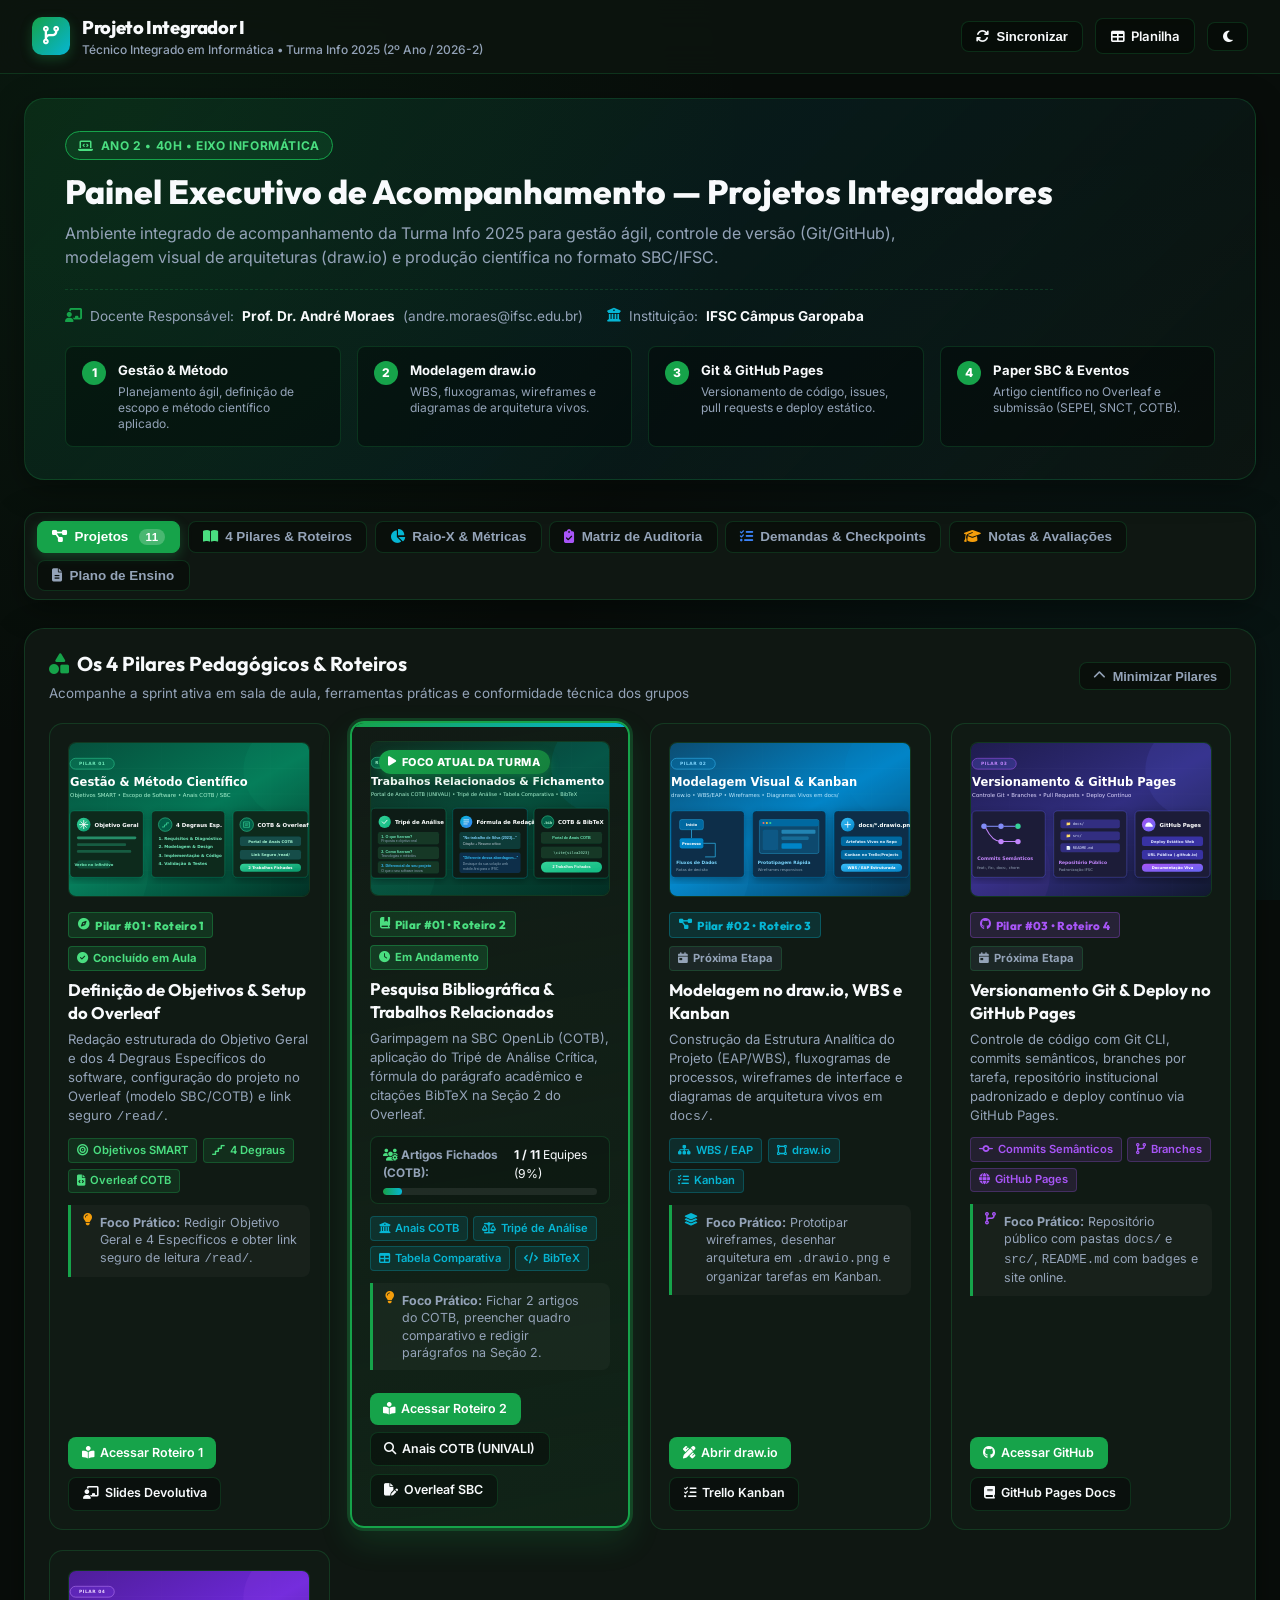
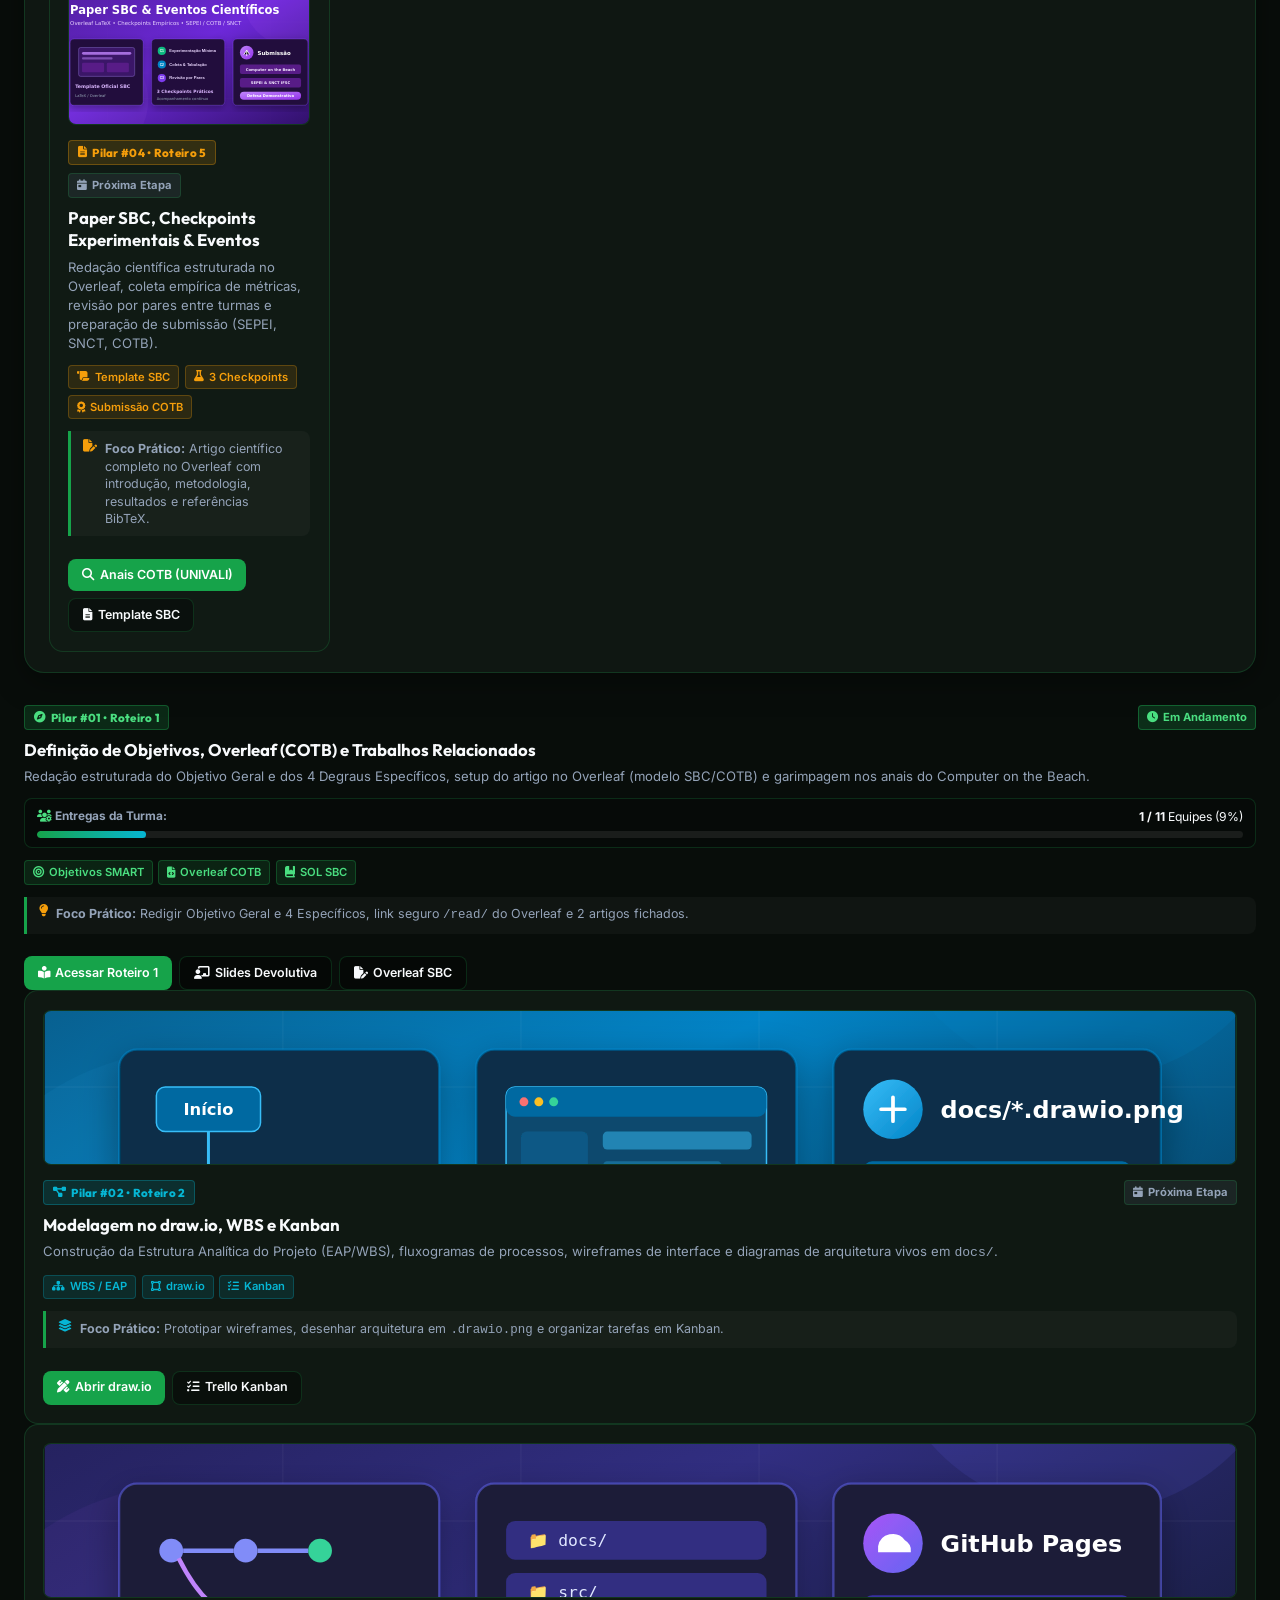
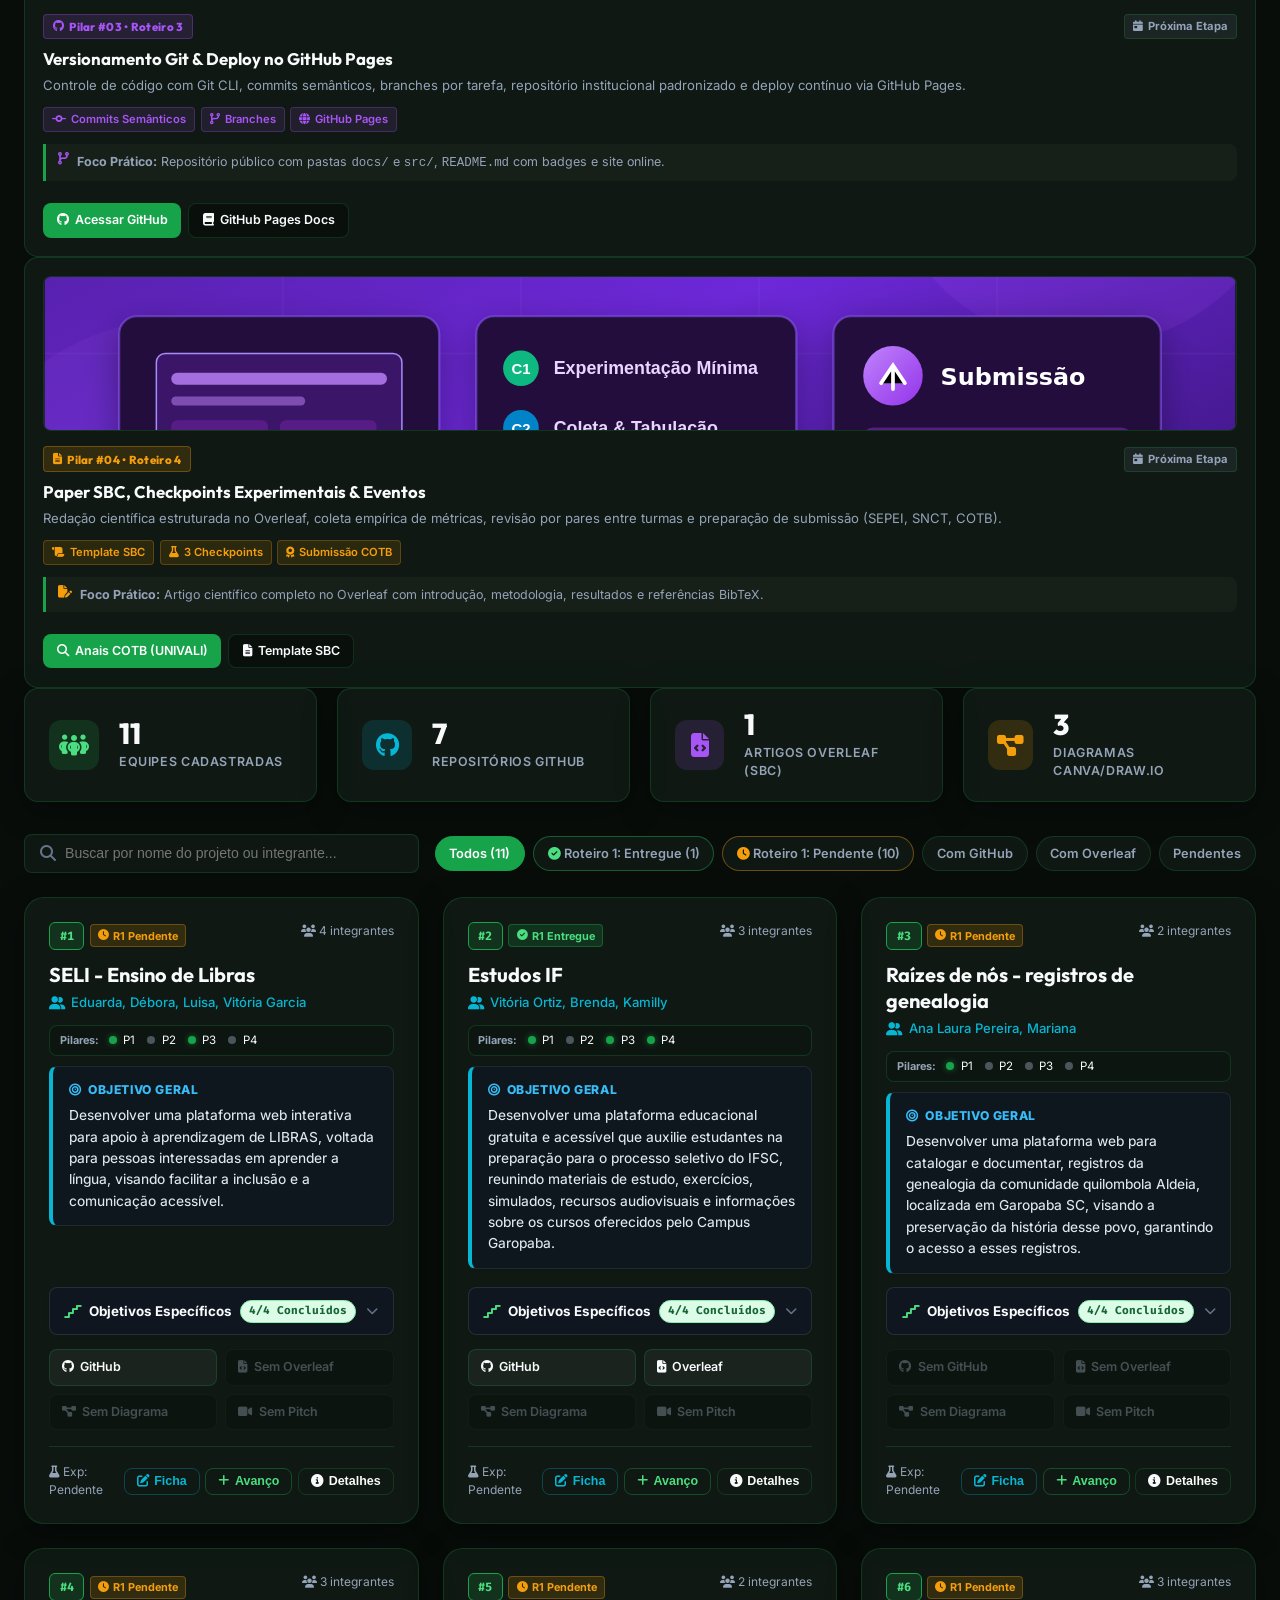
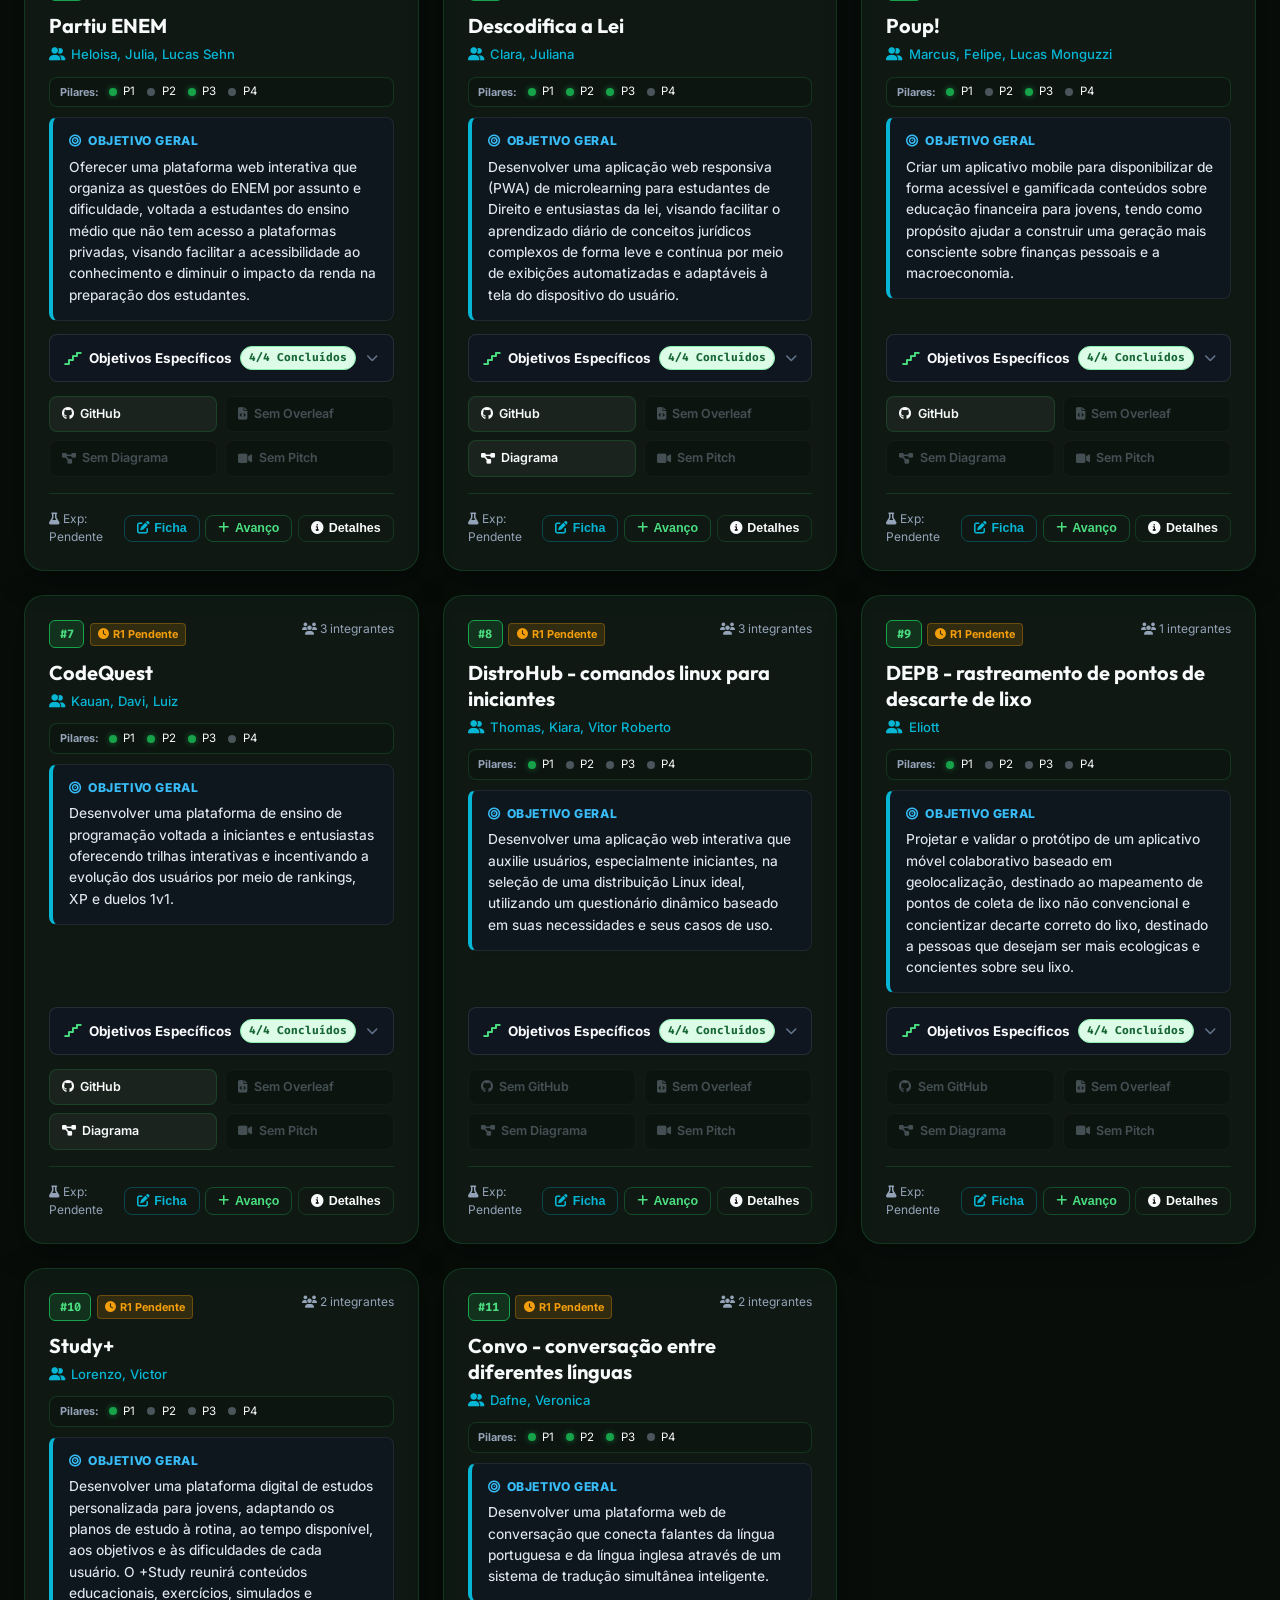
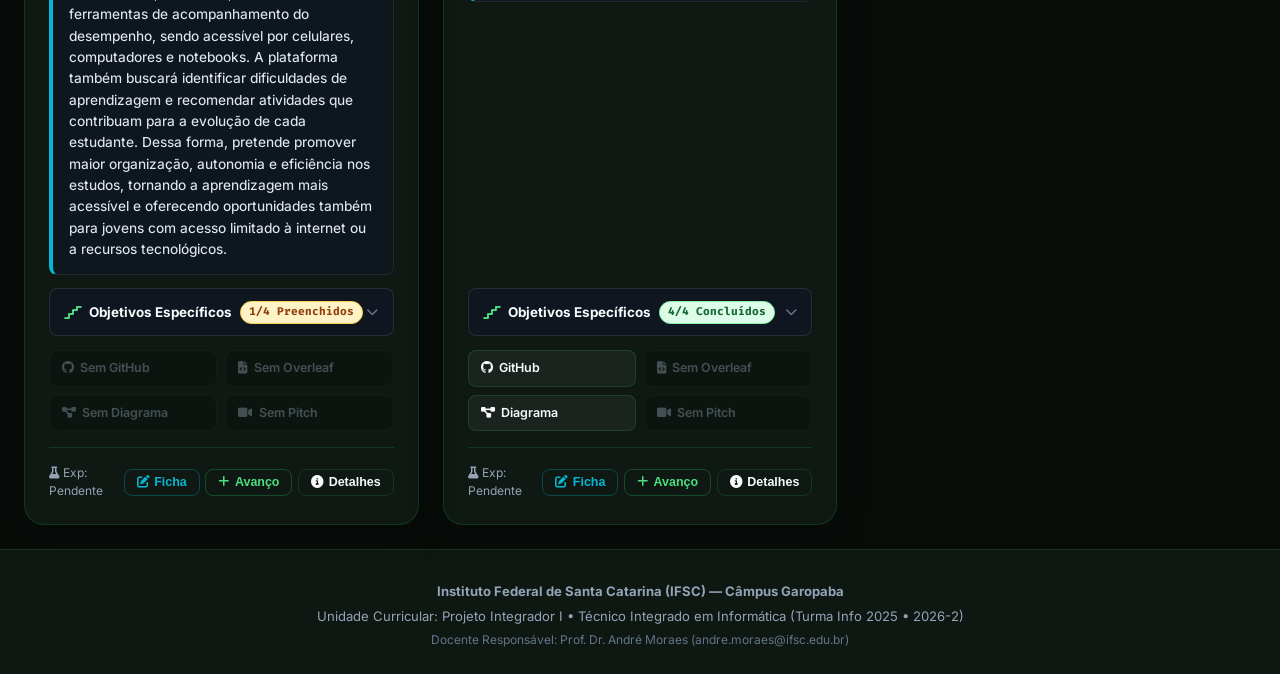
==== 2026-2/index.html @ a4ca2bbe "Corrige o link oficial dos anais do COTB para o Portal de Periodicos da UNIVALI" ====
<!DOCTYPE html>
<html lang="pt-BR" data-theme="dark">
<head>
  <meta charset="UTF-8">
  <meta name="viewport" content="width=device-width, initial-scale=1.0">
  <title>Dashboard — Projeto Integrador I (2026/2 - Turma Info 25) | IFSC Câmpus Garopaba</title>
  <meta name="description" content="Dashboard Executivo e Acompanhamento de Projetos da Unidade Curricular de Projeto Integrador I — Técnico Integrado em Informática (IFSC Câmpus Garopaba 2026/2).">

  <!-- Google Fonts -->
  <link rel="preconnect" href="https://fonts.googleapis.com">
  <link rel="preconnect" href="https://fonts.gstatic.com" crossorigin>
  <link href="https://fonts.googleapis.com/css2?family=Inter:wght@300;400;500;600;700;800&family=Outfit:wght@500;600;700;800;900&family=Fira+Code:wght@400;500;600&display=swap" rel="stylesheet">
  
  <!-- FontAwesome Icons -->
  <link rel="stylesheet" href="https://cdnjs.cloudflare.com/ajax/libs/font-awesome/6.4.0/css/all.min.css">

  <!-- PI-1 Live Dynamic Styles -->
  <link rel="stylesheet" href="pi1-live.css">

  <style>
    /* ==========================================================================
       THEME VARIABLES: DARK & LIGHT MODE (IFSC BRANDING)
       ========================================================================== */
    :root, [data-theme="dark"] {
      --bg-dark: #080d0a;
      --bg-surface: #0f1712;
      --bg-card: rgba(18, 28, 22, 0.75);
      --bg-card-hover: rgba(26, 42, 32, 0.95);
      --bg-glass: rgba(15, 23, 18, 0.75);
      --border-color: rgba(34, 197, 94, 0.18);
      --border-glow: rgba(34, 197, 94, 0.35);

      --ifsc-green: #16a34a;
      --ifsc-green-light: #4ade80;
      --ifsc-green-glow: rgba(34, 197, 94, 0.25);
      --ifsc-red: #ef4444;
      --ifsc-red-glow: rgba(239, 68, 68, 0.25);

      --accent-cyan: #06b6d4;
      --accent-amber: #f59e0b;
      --accent-purple: #a855f7;
      --accent-blue: #3b82f6;

      --text-main: #f8fafc;
      --text-muted: #94a3b8;
      --text-dim: #64748b;

      --input-bg: rgba(0, 0, 0, 0.4);
      --input-border: rgba(255, 255, 255, 0.12);
      --chip-bg: rgba(0, 0, 0, 0.35);
      --chip-border: rgba(255, 255, 255, 0.08);
      --modal-bg: #0d1510;
      --header-bg: rgba(12, 20, 15, 0.85);

      --hero-bg-grad: linear-gradient(135deg, rgba(22, 163, 74, 0.15) 0%, rgba(6, 182, 212, 0.08) 50%, rgba(15, 23, 18, 0.5) 100%);
      --bg-radial-1: rgba(22, 163, 74, 0.08);
      --bg-radial-2: rgba(6, 182, 212, 0.06);

      --radius-sm: 8px;
      --radius-md: 14px;
      --radius-lg: 20px;
      --shadow-glass: 0 8px 32px 0 rgba(0, 0, 0, 0.37);
      --transition: all 0.25s cubic-bezier(0.4, 0, 0.2, 1);
    }

    [data-theme="light"] {
      --bg-dark: #f4f6f8;
      --bg-surface: #ffffff;
      --bg-card: rgba(255, 255, 255, 0.9);
      --bg-card-hover: rgba(255, 255, 255, 1);
      --bg-glass: rgba(255, 255, 255, 0.85);
      --border-color: rgba(22, 163, 74, 0.2);
      --border-glow: rgba(22, 163, 74, 0.4);

      --ifsc-green: #15803d;
      --ifsc-green-light: #16a34a;
      --ifsc-green-glow: rgba(22, 163, 74, 0.2);
      --ifsc-red: #dc2626;
      --ifsc-red-glow: rgba(220, 38, 38, 0.15);

      --accent-cyan: #0891b2;
      --accent-amber: #d97706;
      --accent-purple: #9333ea;
      --accent-blue: #2563eb;

      --text-main: #0f172a;
      --text-muted: #475569;
      --text-dim: #64748b;

      --input-bg: #ffffff;
      --input-border: #cbd5e1;
      --chip-bg: rgba(22, 163, 74, 0.08);
      --chip-border: rgba(22, 163, 74, 0.18);
      --modal-bg: #ffffff;
      --header-bg: rgba(255, 255, 255, 0.88);

      --hero-bg-grad: linear-gradient(135deg, rgba(22, 163, 74, 0.1) 0%, rgba(6, 182, 212, 0.08) 50%, rgba(241, 245, 249, 0.8) 100%);
      --bg-radial-1: rgba(22, 163, 74, 0.05);
      --bg-radial-2: rgba(6, 182, 212, 0.05);

      --shadow-glass: 0 10px 30px rgba(0, 0, 0, 0.07);
    }

    * {
      box-sizing: border-box;
      margin: 0;
      padding: 0;
    }

    body {
      font-family: 'Inter', sans-serif;
      background-color: var(--bg-dark);
      color: var(--text-main);
      min-height: 100vh;
      display: flex;
      flex-direction: column;
      background-image: 
        radial-gradient(circle at 10% 15%, var(--bg-radial-1) 0%, transparent 45%),
        radial-gradient(circle at 90% 85%, var(--bg-radial-2) 0%, transparent 45%);
      background-attachment: fixed;
      line-height: 1.5;
      transition: background-color 0.3s ease, color 0.3s ease;
    }

    /* Custom Scrollbar */
    ::-webkit-scrollbar {
      width: 8px;
      height: 8px;
    }
    ::-webkit-scrollbar-track {
      background: var(--bg-dark);
    }
    ::-webkit-scrollbar-thumb {
      background: rgba(34, 197, 94, 0.3);
      border-radius: 4px;
    }
    ::-webkit-scrollbar-thumb:hover {
      background: var(--ifsc-green);
    }

    /* Header */
    header {
      position: sticky;
      top: 0;
      z-index: 100;
      background: var(--header-bg);
      backdrop-filter: blur(16px);
      -webkit-backdrop-filter: blur(16px);
      border-bottom: 1px solid var(--border-color);
      padding: 0.85rem 2rem;
      display: flex;
      justify-content: space-between;
      align-items: center;
      transition: var(--transition);
    }

    .brand-group {
      display: flex;
      align-items: center;
      gap: 1.25rem;
    }

    .logo-container {
      display: flex;
      align-items: center;
      gap: 0.75rem;
      text-decoration: none;
    }

    .logo-badge {
      width: 38px;
      height: 38px;
      background: linear-gradient(135deg, var(--ifsc-green) 0%, var(--accent-cyan) 100%);
      border-radius: 10px;
      display: flex;
      align-items: center;
      justify-content: center;
      color: white;
      font-size: 1.15rem;
      box-shadow: 0 4px 12px var(--ifsc-green-glow);
    }

    .brand-text h1 {
      font-family: 'Outfit', sans-serif;
      font-size: 1.15rem;
      font-weight: 800;
      letter-spacing: -0.02em;
      color: var(--text-main);
      display: flex;
      align-items: center;
      gap: 0.5rem;
    }

    .brand-text p {
      font-size: 0.75rem;
      color: var(--text-muted);
      font-weight: 500;
    }

    .header-actions {
      display: flex;
      align-items: center;
      gap: 0.75rem;
    }

    .btn-action {
      background: var(--chip-bg);
      border: 1px solid var(--border-color);
      color: var(--text-main);
      padding: 0.45rem 0.9rem;
      border-radius: var(--radius-sm);
      font-size: 0.82rem;
      font-weight: 600;
      display: inline-flex;
      align-items: center;
      gap: 0.45rem;
      cursor: pointer;
      transition: var(--transition);
      text-decoration: none;
    }

    .btn-action:hover {
      background: var(--ifsc-green);
      color: white;
      border-color: var(--ifsc-green);
      transform: translateY(-2px);
      box-shadow: 0 4px 12px var(--ifsc-green-glow);
    }

    /* Container */
    .container {
      max-width: 1380px;
      margin: 0 auto;
      padding: 1.5rem;
      flex: 1;
      width: 100%;
    }

    /* Hero Banner */
    .hero-box {
      background: var(--hero-bg-grad);
      border: 1px solid var(--border-color);
      border-radius: var(--radius-lg);
      padding: 2rem 2.5rem;
      margin-bottom: 2rem;
      position: relative;
      overflow: hidden;
      box-shadow: var(--shadow-glass);
    }

    .hero-header {
      display: flex;
      justify-content: space-between;
      align-items: flex-start;
      gap: 1.5rem;
      flex-wrap: wrap;
    }

    .hero-tag {
      display: inline-flex;
      align-items: center;
      gap: 0.45rem;
      background: rgba(22, 163, 74, 0.15);
      border: 1px solid var(--ifsc-green);
      color: var(--ifsc-green-light);
      padding: 0.3rem 0.75rem;
      border-radius: 9999px;
      font-size: 0.75rem;
      font-weight: 700;
      letter-spacing: 0.05em;
      text-transform: uppercase;
      margin-bottom: 0.75rem;
    }

    .hero-title {
      font-family: 'Outfit', sans-serif;
      font-size: 2.1rem;
      font-weight: 800;
      line-height: 1.2;
      color: var(--text-main);
      margin-bottom: 0.5rem;
    }

    .hero-subtitle {
      font-size: 1rem;
      color: var(--text-muted);
      max-width: 850px;
      line-height: 1.5;
    }

    .hero-teachers {
      display: flex;
      gap: 1.5rem;
      margin-top: 1.25rem;
      padding-top: 1rem;
      border-top: 1px dashed var(--border-color);
      flex-wrap: wrap;
    }

    .teacher-badge {
      display: flex;
      align-items: center;
      gap: 0.5rem;
      font-size: 0.85rem;
      color: var(--text-muted);
    }

    .teacher-badge strong {
      color: var(--text-main);
    }

    /* 4 Pillars Box */
    .pillars-grid {
      display: grid;
      grid-template-columns: repeat(auto-fit, minmax(260px, 1fr));
      gap: 1rem;
      margin-top: 1.25rem;
    }

    .pillar-card {
      background: var(--chip-bg);
      border: 1px solid var(--border-color);
      border-radius: var(--radius-sm);
      padding: 0.85rem 1rem;
      display: flex;
      align-items: flex-start;
      gap: 0.75rem;
    }

    .pillar-num {
      width: 24px;
      height: 24px;
      border-radius: 50%;
      background: var(--ifsc-green);
      color: white;
      font-size: 0.75rem;
      font-weight: 800;
      display: flex;
      align-items: center;
      justify-content: center;
      flex-shrink: 0;
    }

    .pillar-content h5 {
      font-size: 0.82rem;
      font-weight: 700;
      color: var(--text-main);
      margin-bottom: 0.2rem;
    }

    .pillar-content p {
      font-size: 0.75rem;
      color: var(--text-muted);
      line-height: 1.35;
      margin: 0;
    }

    
    /* =========================================================================
       TABS NAV COMPACTA & RESPONSIVA (SEM ROLAGEM LATERAL EXCESSIVA)
       ========================================================================= */
    .tabs-nav {
      display: flex;
      flex-wrap: wrap;
      align-items: center;
      gap: 0.45rem;
      background: var(--bg-surface);
      border: 1px solid var(--border-color);
      padding: 0.5rem 0.75rem;
      border-radius: var(--radius-md);
      margin-bottom: 1.75rem;
      box-shadow: var(--shadow-glass);
      transition: var(--transition);
    }

    .tab-btn {
      background: var(--chip-bg);
      border: 1px solid var(--border-color);
      color: var(--text-muted);
      padding: 0.45rem 0.9rem;
      border-radius: var(--radius-sm);
      font-size: 0.84rem;
      font-weight: 600;
      display: inline-flex;
      align-items: center;
      gap: 0.45rem;
      cursor: pointer;
      transition: var(--transition);
      white-space: nowrap;
    }

    .tab-btn:hover {
      color: var(--text-main);
      background: rgba(255, 255, 255, 0.1);
      border-color: var(--border-glow);
    }

    [data-theme="light"] .tab-btn:hover {
      background: rgba(0, 0, 0, 0.06);
    }

    .tab-btn.active {
      background: var(--ifsc-green);
      color: white;
      border-color: var(--ifsc-green);
      box-shadow: 0 4px 12px var(--ifsc-green-glow);
    }

    .tab-btn .badge-count {
      background: rgba(255, 255, 255, 0.22);
      color: white;
      font-size: 0.72rem;
      font-weight: 800;
      padding: 0.12rem 0.42rem;
      border-radius: 9999px;
      margin-left: 0.2rem;
    }

    .tab-btn:not(.active) .badge-count {
      background: rgba(34, 197, 94, 0.18);
      color: var(--ifsc-green-light);
    }

    @media (max-width: 768px) {
      .tabs-nav {
        padding: 0.4rem;
        gap: 0.35rem;
      }
      .tab-btn {
        padding: 0.4rem 0.7rem;
        font-size: 0.78rem;
        flex: 1 1 auto;
        justify-content: center;
      }
    }

    /* =========================================================================
       SEÇÃO: OS 4 PILARES & CARDS ESTILO PI-2 (COM FIGURAS E DESTAQUE)
       ========================================================================= */
    .pilares-dashboard-section {
      background: var(--bg-surface);
      border: 1px solid var(--border-color);
      border-radius: var(--radius-lg);
      padding: 1.25rem 1.5rem;
      margin-bottom: 2rem;
      box-shadow: var(--shadow-glass);
      transition: var(--transition);
    }

    .pilares-dashboard-header {
      display: flex;
      justify-content: space-between;
      align-items: center;
      flex-wrap: wrap;
      gap: 1rem;
      margin-bottom: 1.25rem;
    }

    .pilares-section-title {
      font-family: 'Outfit', sans-serif;
      font-size: 1.25rem;
      font-weight: 700;
      color: var(--text-main);
      margin: 0;
      display: flex;
      align-items: center;
      gap: 0.5rem;
    }

    .pilares-section-subtitle {
      font-size: 0.84rem;
      color: var(--text-muted);
      margin: 0.2rem 0 0 0;
    }

    .btn-toggle-pilares {
      background: var(--chip-bg);
      border: 1px solid var(--border-color);
      color: var(--text-muted);
      font-size: 0.8rem;
      font-weight: 600;
      padding: 0.35rem 0.8rem;
      border-radius: var(--radius-sm);
      display: inline-flex;
      align-items: center;
      gap: 0.4rem;
      cursor: pointer;
      transition: var(--transition);
    }

    .btn-toggle-pilares:hover {
      color: var(--text-main);
      border-color: var(--border-glow);
      background: rgba(255, 255, 255, 0.08);
    }

    [data-theme="light"] .btn-toggle-pilares:hover {
      background: rgba(0, 0, 0, 0.05);
    }

    .pilares-cards-grid {
      display: grid;
      grid-template-columns: repeat(auto-fit, minmax(280px, 1fr));
      gap: 1.25rem;
      transition: all 0.3s ease;
    }

    .pilares-cards-grid.collapsed {
      display: none;
    }

    /* CARD INDIVIDUAL DO PILAR / ROTEIRO */
    .roteiro-card {
      background: var(--bg-card);
      border: 1px solid var(--border-color);
      border-radius: var(--radius-md);
      padding: 1.15rem;
      display: flex;
      flex-direction: column;
      position: relative;
      overflow: hidden;
      transition: border-color 0.25s ease, box-shadow 0.25s ease, background 0.25s ease, transform 0.2s ease;
      box-shadow: var(--shadow-sm);
    }

    .roteiro-card:hover {
      border-color: rgba(34, 197, 94, 0.45);
      background: var(--bg-card-hover);
      transform: translateY(-3px);
      box-shadow: 0 12px 28px rgba(0, 0, 0, 0.12);
    }

    [data-theme="dark"] .roteiro-card:hover {
      box-shadow: 0 12px 30px rgba(0, 0, 0, 0.4);
    }

    /* CARD EM DESTAQUE (SPRINT / FOCO ATUAL DA TURMA) */
    .roteiro-highlight {
      border: 2px solid var(--ifsc-green) !important;
      background: linear-gradient(170deg, var(--bg-card) 0%, rgba(34, 197, 94, 0.07) 100%) !important;
      box-shadow: 0 0 0 3px rgba(34, 197, 94, 0.22), 0 14px 32px rgba(34, 197, 94, 0.15) !important;
      transform: translateY(-2px);
    }

    .roteiro-highlight::before {
      content: '';
      position: absolute;
      top: 0;
      left: 0;
      right: 0;
      height: 4px;
      background: linear-gradient(90deg, var(--ifsc-green), var(--accent-cyan));
      z-index: 3;
    }

    /* MÍDIA / FIGURA DO CARD */
    .roteiro-card-media {
      position: relative;
      width: 100%;
      height: 155px;
      border-radius: var(--radius-sm);
      overflow: hidden;
      margin-bottom: 0.95rem;
      background: rgba(0, 0, 0, 0.08);
      border: 1px solid var(--border-color);
    }

    .roteiro-card-img {
      width: 100%;
      height: 100%;
      object-fit: cover;
      display: block;
      transition: transform 0.4s ease;
    }

    .roteiro-card:hover .roteiro-card-img {
      transform: scale(1.03);
    }

    .destaque-ribbon-badge {
      position: absolute;
      top: 8px;
      left: 8px;
      background: linear-gradient(135deg, var(--ifsc-green), #15803d);
      color: #ffffff;
      font-size: 0.68rem;
      font-weight: 800;
      text-transform: uppercase;
      letter-spacing: 0.05em;
      padding: 0.22rem 0.6rem;
      border-radius: 9999px;
      box-shadow: 0 4px 10px rgba(22, 163, 74, 0.4);
      z-index: 2;
      display: inline-flex;
      align-items: center;
      gap: 0.3rem;
      animation: pulseAlert 2.5s infinite;
    }

    @keyframes pulseAlert {
      0%, 100% { opacity: 1; transform: scale(1); }
      50% { opacity: 0.9; transform: scale(1.02); }
    }

    /* METADADOS DO CARD */
    .roteiro-top-meta {
      display: flex;
      align-items: center;
      justify-content: space-between;
      gap: 0.5rem;
      margin-bottom: 0.55rem;
      flex-wrap: wrap;
    }

    .roteiro-id-badge {
      font-family: 'Outfit', sans-serif;
      font-size: 0.72rem;
      font-weight: 800;
      padding: 0.2rem 0.55rem;
      border-radius: 4px;
      letter-spacing: 0.3px;
      display: inline-flex;
      align-items: center;
      gap: 0.3rem;
    }

    .badge-p1 { background: rgba(34, 197, 94, 0.15); color: var(--ifsc-green-light); border: 1px solid rgba(34, 197, 94, 0.3); }
    .badge-p2 { background: rgba(6, 182, 212, 0.15); color: var(--accent-cyan); border: 1px solid rgba(6, 182, 212, 0.3); }
    .badge-p3 { background: rgba(168, 85, 247, 0.15); color: var(--accent-purple); border: 1px solid rgba(168, 85, 247, 0.3); }
    .badge-p4 { background: rgba(245, 158, 11, 0.15); color: var(--accent-amber); border: 1px solid rgba(245, 158, 11, 0.3); }

    .status-badge {
      font-size: 0.7rem;
      font-weight: 700;
      padding: 0.18rem 0.5rem;
      border-radius: 4px;
      display: inline-flex;
      align-items: center;
      gap: 0.3rem;
    }

    .status-wip {
      background: rgba(34, 197, 94, 0.18);
      color: var(--ifsc-green-light);
      border: 1px solid rgba(34, 197, 94, 0.35);
    }

    .status-pending {
      background: rgba(100, 116, 139, 0.15);
      color: var(--text-muted);
      border: 1px solid var(--border-color);
    }

    .status-done {
      background: rgba(34, 197, 94, 0.15);
      color: var(--ifsc-green-light);
      border: 1px solid rgba(34, 197, 94, 0.3);
    }

    .roteiro-title {
      font-family: 'Outfit', sans-serif;
      font-size: 1.05rem;
      font-weight: 700;
      color: var(--text-main);
      margin-bottom: 0.35rem;
      line-height: 1.35;
    }

    .roteiro-card-desc {
      font-size: 0.82rem;
      color: var(--text-muted);
      line-height: 1.45;
      margin-bottom: 0.75rem;
    }

    /* TURMA PROGRESS BOX (NO CARD DO PILAR 1) */
    .turma-progress-box {
      background: rgba(0, 0, 0, 0.18);
      border: 1px solid var(--border-color);
      border-radius: var(--radius-sm);
      padding: 0.55rem 0.75rem;
      margin-bottom: 0.75rem;
    }

    [data-theme="light"] .turma-progress-box {
      background: rgba(0, 0, 0, 0.03);
    }

    .turma-prog-label {
      font-size: 0.74rem;
      font-weight: 700;
      color: var(--text-muted);
    }

    .turma-prog-val {
      font-size: 0.76rem;
      color: var(--text-main);
    }

    .progress-bar-track {
      width: 100%;
      height: 7px;
      background: rgba(255, 255, 255, 0.08);
      border-radius: 9999px;
      overflow: hidden;
      margin-top: 0.3rem;
    }

    [data-theme="light"] .progress-bar-track {
      background: rgba(0, 0, 0, 0.08);
    }

    .progress-bar-fill {
      height: 100%;
      background: linear-gradient(90deg, var(--ifsc-green), var(--accent-cyan));
      border-radius: 9999px;
      transition: width 0.6s ease;
    }

    /* QUICK PILLS & FOCUS BOX */
    .card-quick-meta {
      display: flex;
      flex-wrap: wrap;
      gap: 0.35rem;
      margin-bottom: 0.75rem;
    }

    .quick-meta-pill {
      font-size: 0.7rem;
      font-weight: 600;
      padding: 0.18rem 0.5rem;
      border-radius: 4px;
      display: inline-flex;
      align-items: center;
      gap: 0.3rem;
    }

    .quick-meta-pill.green { background: rgba(34, 197, 94, 0.12); color: var(--ifsc-green-light); border: 1px solid rgba(34, 197, 94, 0.25); }
    .quick-meta-pill.blue { background: rgba(6, 182, 212, 0.12); color: var(--accent-cyan); border: 1px solid rgba(6, 182, 212, 0.25); }
    .quick-meta-pill.purple { background: rgba(168, 85, 247, 0.12); color: var(--accent-purple); border: 1px solid rgba(168, 85, 247, 0.25); }
    .quick-meta-pill.violet { background: rgba(245, 158, 11, 0.12); color: var(--accent-amber); border: 1px solid rgba(245, 158, 11, 0.25); }

    .roteiro-focus-box {
      background: rgba(255, 255, 255, 0.03);
      border-left: 3px solid var(--ifsc-green);
      border-radius: 0 var(--radius-sm) var(--radius-sm) 0;
      padding: 0.55rem 0.75rem;
      font-size: 0.78rem;
      color: var(--text-muted);
      line-height: 1.4;
      display: flex;
      align-items: flex-start;
      gap: 0.5rem;
      margin-bottom: 0.9rem;
    }

    [data-theme="light"] .roteiro-focus-box {
      background: rgba(0, 0, 0, 0.02);
    }

    /* AÇÕES DO CARD */
    .roteiro-card-actions {
      display: flex;
      flex-wrap: wrap;
      gap: 0.45rem;
      margin-top: auto;
      padding-top: 0.5rem;
    }

    .btn-pilar-primary {
      background: var(--ifsc-green);
      color: white !important;
      padding: 0.42rem 0.85rem;
      font-size: 0.78rem;
      border-radius: var(--radius-sm);
      display: inline-flex;
      align-items: center;
      gap: 0.35rem;
      text-decoration: none;
      font-weight: 600;
      transition: var(--transition);
    }

    .btn-pilar-primary:hover {
      background: var(--ifsc-dark-green);
      transform: translateY(-1px);
    }

    .btn-pilar-secondary {
      background: var(--chip-bg);
      border: 1px solid var(--border-color);
      color: var(--text-main) !important;
      padding: 0.42rem 0.85rem;
      font-size: 0.78rem;
      border-radius: var(--radius-sm);
      display: inline-flex;
      align-items: center;
      gap: 0.35rem;
      text-decoration: none;
      font-weight: 600;
      transition: var(--transition);
    }

    .btn-pilar-secondary:hover {
      border-color: var(--border-glow);
      background: rgba(255, 255, 255, 0.08);
      transform: translateY(-1px);
    }

    /* BADGE DE CONFORMIDADE NO CARD DO PROJETO */
    .badge-r1-status {
      font-size: 0.68rem;
      font-weight: 700;
      padding: 0.15rem 0.45rem;
      border-radius: 4px;
      display: inline-flex;
      align-items: center;
      gap: 0.25rem;
    }

    .badge-r1-status.ok {
      background: rgba(34, 197, 94, 0.15);
      color: var(--ifsc-green-light);
      border: 1px solid rgba(34, 197, 94, 0.3);
    }

    .badge-r1-status.pendente {
      background: rgba(245, 158, 11, 0.15);
      color: var(--accent-amber);
      border: 1px solid rgba(245, 158, 11, 0.3);
    }

    .pilares-mini-tracker {
      display: flex;
      align-items: center;
      gap: 0.4rem;
      margin-top: 0.5rem;
      margin-bottom: 0.65rem;
      padding: 0.35rem 0.6rem;
      background: rgba(0, 0, 0, 0.1);
      border-radius: var(--radius-sm);
      border: 1px solid var(--border-color);
      font-size: 0.72rem;
    }

    [data-theme="light"] .pilares-mini-tracker {
      background: rgba(0, 0, 0, 0.02);
    }

    .tracker-dot {
      width: 8px;
      height: 8px;
      border-radius: 50%;
      display: inline-block;
    }

    .tracker-dot.ok { background: var(--ifsc-green); box-shadow: 0 0 6px rgba(34, 197, 94, 0.5); }
    .tracker-dot.wait { background: #94a3b8; opacity: 0.45; }

    .tab-content {
      display: none;
    }

    .tab-content.active {
      display: block;
      animation: fadeIn 0.3s ease;
    }

    @keyframes fadeIn {
      from { opacity: 0; transform: translateY(6px); }
      to { opacity: 1; transform: translateY(0); }
    }

    /* KPIs Grid */
    .kpi-grid {
      display: grid;
      grid-template-columns: repeat(auto-fit, minmax(240px, 1fr));
      gap: 1.25rem;
      margin-bottom: 2rem;
    }

    .kpi-card {
      background: var(--bg-card);
      border: 1px solid var(--border-color);
      border-radius: var(--radius-md);
      padding: 1.25rem 1.5rem;
      display: flex;
      align-items: center;
      gap: 1.25rem;
      box-shadow: var(--shadow-glass);
      transition: var(--transition);
    }

    .kpi-card:hover {
      transform: translateY(-3px);
      border-color: var(--border-glow);
    }

    .kpi-icon {
      width: 50px;
      height: 50px;
      border-radius: 12px;
      display: flex;
      align-items: center;
      justify-content: center;
      font-size: 1.5rem;
    }

    .kpi-value {
      font-family: 'Outfit', sans-serif;
      font-size: 1.8rem;
      font-weight: 800;
      line-height: 1.1;
      color: var(--text-main);
    }

    .kpi-label {
      font-size: 0.78rem;
      color: var(--text-muted);
      text-transform: uppercase;
      letter-spacing: 0.05em;
      font-weight: 600;
      margin-top: 0.2rem;
    }

    /* Filter & Search Bar */
    .filter-bar {
      display: flex;
      justify-content: space-between;
      align-items: center;
      gap: 1rem;
      margin-bottom: 1.5rem;
      flex-wrap: wrap;
    }

    .search-box {
      position: relative;
      flex: 1;
      min-width: 280px;
    }

    .search-box i {
      position: absolute;
      left: 1rem;
      top: 50%;
      transform: translateY(-50%);
      color: var(--text-dim);
    }

    .search-input {
      width: 100%;
      background: var(--bg-surface);
      border: 1px solid var(--border-color);
      color: var(--text-main);
      padding: 0.65rem 1rem 0.65rem 2.5rem;
      border-radius: var(--radius-sm);
      font-size: 0.88rem;
      outline: none;
      transition: var(--transition);
    }

    .search-input:focus {
      border-color: var(--ifsc-green);
      box-shadow: 0 0 0 3px var(--ifsc-green-glow);
    }

    .filter-pills {
      display: flex;
      gap: 0.5rem;
      flex-wrap: wrap;
    }

    .pill {
      background: var(--bg-surface);
      border: 1px solid var(--border-color);
      color: var(--text-muted);
      padding: 0.45rem 0.85rem;
      border-radius: 9999px;
      font-size: 0.8rem;
      font-weight: 600;
      cursor: pointer;
      transition: var(--transition);
    }

    .pill:hover, .pill.active {
      background: var(--ifsc-green);
      color: white;
      border-color: var(--ifsc-green);
    }

    /* Projects Grid */
    .projects-grid {
      display: grid;
      grid-template-columns: repeat(auto-fill, minmax(380px, 1fr));
      gap: 1.5rem;
    }

    .project-card {
      background: var(--bg-card);
      border: 1px solid var(--border-color);
      border-radius: var(--radius-lg);
      padding: 1.5rem;
      display: flex;
      flex-direction: column;
      justify-content: space-between;
      box-shadow: var(--shadow-glass);
      transition: var(--transition);
      position: relative;
      overflow: hidden;
    }

    .project-card:hover {
      border-color: var(--border-glow);
      transform: translateY(-4px);
      box-shadow: 0 12px 30px rgba(0, 0, 0, 0.4);
    }

    .project-card-header {
      display: flex;
      justify-content: space-between;
      align-items: flex-start;
      gap: 0.75rem;
      margin-bottom: 0.75rem;
    }

    .proj-badge {
      background: rgba(34, 197, 94, 0.15);
      border: 1px solid var(--ifsc-green);
      color: var(--ifsc-green-light);
      padding: 0.25rem 0.6rem;
      border-radius: 6px;
      font-size: 0.75rem;
      font-weight: 800;
      font-family: 'Fira Code', monospace;
    }

    .project-title {
      font-family: 'Outfit', sans-serif;
      font-size: 1.25rem;
      font-weight: 700;
      color: var(--text-main);
      line-height: 1.3;
      margin-bottom: 0.35rem;
    }

    .project-team {
      font-size: 0.82rem;
      color: var(--accent-cyan);
      margin-bottom: 0.75rem;
      display: flex;
      align-items: center;
      gap: 0.4rem;
      font-weight: 500;
    }

    /* Bloco Objetivo Geral nos Cards */
    .project-obj-geral-block {
      background: #ffffff;
      border: 1px solid #e2e8f0;
      border-left: 4px solid var(--accent-cyan, #0891b2);
      border-radius: var(--radius-sm);
      padding: 0.85rem 1rem;
      margin-bottom: 0.85rem;
      box-shadow: 0 1px 3px rgba(0, 0, 0, 0.05);
    }

    [data-theme="dark"] .project-obj-geral-block {
      background: rgba(15, 23, 42, 0.5);
      border-color: rgba(255, 255, 255, 0.08);
      border-left-color: var(--accent-cyan);
    }

    .obj-geral-label {
      font-size: 0.76rem;
      font-weight: 800;
      text-transform: uppercase;
      letter-spacing: 0.05em;
      color: #0369a1;
      display: flex;
      align-items: center;
      gap: 0.4rem;
      margin-bottom: 0.4rem;
    }

    [data-theme="dark"] .obj-geral-label {
      color: #38bdf8;
    }

    .project-objective-text {
      font-size: 0.86rem;
      color: #0f172a;
      line-height: 1.55;
      margin: 0;
      font-weight: 450;
    }

    [data-theme="dark"] .project-objective-text {
      color: #e2e8f0;
    }

    /* Listagem expansiva dos Objetivos Específicos nos cards */
    .project-card-expandable-objectives {
      background: #ffffff;
      border: 1px solid #e2e8f0;
      border-radius: var(--radius-sm);
      margin-bottom: 0.85rem;
      overflow: hidden;
      box-shadow: 0 1px 3px rgba(0, 0, 0, 0.05);
      transition: all 0.25s ease;
    }

    [data-theme="dark"] .project-card-expandable-objectives {
      background: rgba(15, 23, 42, 0.6);
      border-color: rgba(255, 255, 255, 0.1);
    }

    .project-card-expandable-objectives[open] {
      border-color: #0284c7;
      box-shadow: 0 4px 12px rgba(0, 0, 0, 0.08);
    }

    [data-theme="dark"] .project-card-expandable-objectives[open] {
      border-color: rgba(6, 182, 212, 0.4);
    }

    .expandable-summary {
      padding: 0.7rem 0.9rem;
      display: flex;
      justify-content: space-between;
      align-items: center;
      cursor: pointer;
      user-select: none;
      font-size: 0.84rem;
      font-weight: 700;
      color: #0f172a;
      background: #ffffff;
      list-style: none;
      transition: background 0.2s ease;
    }

    [data-theme="dark"] .expandable-summary {
      color: #f8fafc;
      background: transparent;
    }

    .expandable-summary::-webkit-details-marker {
      display: none;
    }

    .expandable-summary:hover {
      background: #f8fafc;
    }

    [data-theme="dark"] .expandable-summary:hover {
      background: rgba(255, 255, 255, 0.04);
    }

    .project-card-expandable-objectives[open] .expandable-summary {
      background: #f8fafc;
      border-bottom: 1px solid #e2e8f0;
    }

    [data-theme="dark"] .project-card-expandable-objectives[open] .expandable-summary {
      background: rgba(0, 0, 0, 0.2);
      border-bottom-color: rgba(255, 255, 255, 0.08);
    }

    .summary-title {
      display: flex;
      align-items: center;
      gap: 0.5rem;
    }

    .summary-title i {
      color: #16a34a;
      font-size: 0.95rem;
    }

    .degraus-count-tag {
      font-size: 0.7rem;
      padding: 0.15rem 0.5rem;
      border-radius: 9999px;
      font-weight: 700;
      font-family: 'Fira Code', monospace;
    }

    .degraus-count-tag.complete {
      background: #dcfce7;
      color: #166534;
      border: 1px solid #86efac;
    }

    .degraus-count-tag.partial {
      background: #fef3c7;
      color: #92400e;
      border: 1px solid #fcd34d;
    }

    .degraus-count-tag.empty {
      background: #f1f5f9;
      color: #475569;
      border: 1px solid #cbd5e1;
    }

    .summary-chevron {
      font-size: 0.75rem;
      color: #64748b;
      transition: transform 0.25s ease, color 0.25s ease;
    }

    .project-card-expandable-objectives[open] .summary-chevron {
      transform: rotate(180deg);
      color: #0284c7;
    }

    .expandable-degraus-list {
      padding: 0.75rem 0.9rem;
      display: flex;
      flex-direction: column;
      gap: 0.6rem;
      background: #f8fafc;
      animation: fadeInDegraus 0.2s ease;
    }

    [data-theme="dark"] .expandable-degraus-list {
      background: rgba(0, 0, 0, 0.3);
    }

    @keyframes fadeInDegraus {
      from { opacity: 0; transform: translateY(-4px); }
      to { opacity: 1; transform: translateY(0); }
    }

    .card-degrau-item {
      background: #ffffff;
      border: 1px solid #e2e8f0;
      border-radius: 6px;
      padding: 0.55rem 0.75rem;
      font-size: 0.8rem;
      box-shadow: 0 1px 2px rgba(0, 0, 0, 0.03);
    }

    [data-theme="dark"] .card-degrau-item {
      background: rgba(255, 255, 255, 0.03);
      border-color: rgba(255, 255, 255, 0.08);
    }

    .card-degrau-item.has-content {
      border-left: 4px solid #0284c7;
    }

    .card-degrau-item:nth-child(1).has-content { border-left-color: #0284c7; }
    .card-degrau-item:nth-child(2).has-content { border-left-color: #7c3aed; }
    .card-degrau-item:nth-child(3).has-content { border-left-color: #16a34a; }
    .card-degrau-item:nth-child(4).has-content { border-left-color: #d97706; }

    .card-degrau-item.is-empty {
      opacity: 0.95;
      border-left: 4px solid #94a3b8;
      background: #ffffff;
    }

    [data-theme="dark"] .card-degrau-item.is-empty {
      background: rgba(255, 255, 255, 0.02);
      border-left-color: #475569;
    }

    .card-degrau-head {
      margin-bottom: 0.25rem;
    }

    .degrau-pill {
      font-size: 0.71rem;
      font-weight: 800;
      text-transform: uppercase;
      letter-spacing: 0.04em;
    }

    .degrau-pill.d1 { color: #0369a1; }
    .degrau-pill.d2 { color: #6d28d9; }
    .degrau-pill.d3 { color: #15803d; }
    .degrau-pill.d4 { color: #b45309; }

    [data-theme="dark"] .degrau-pill.d1 { color: #38bdf8; }
    [data-theme="dark"] .degrau-pill.d2 { color: #a78bfa; }
    [data-theme="dark"] .degrau-pill.d3 { color: #4ade80; }
    [data-theme="dark"] .degrau-pill.d4 { color: #fbbf24; }

    .card-degrau-text {
      color: #0f172a;
      line-height: 1.45;
      font-size: 0.81rem;
      font-weight: 450;
    }

    [data-theme="dark"] .card-degrau-text {
      color: #e2e8f0;
    }

    .card-degrau-item.is-empty .card-degrau-text {
      font-style: italic;
      color: #64748b;
      font-weight: 400;
    }

    [data-theme="dark"] .card-degrau-item.is-empty .card-degrau-text {
      color: #94a3b8;
    }

    .project-links-grid {
      display: grid;
      grid-template-columns: repeat(2, 1fr);
      gap: 0.5rem;
      margin-bottom: 1rem;
    }

    .link-btn {
      background: var(--chip-bg);
      border: 1px solid var(--chip-border);
      color: var(--text-muted);
      padding: 0.5rem 0.75rem;
      border-radius: var(--radius-sm);
      font-size: 0.78rem;
      font-weight: 600;
      display: inline-flex;
      align-items: center;
      gap: 0.4rem;
      text-decoration: none;
      transition: var(--transition);
      overflow: hidden;
      text-overflow: ellipsis;
      white-space: nowrap;
    }

    .link-btn.active {
      color: var(--text-main);
      border-color: var(--border-color);
      background: rgba(255, 255, 255, 0.05);
    }

    .link-btn.active:hover {
      background: var(--ifsc-green);
      color: white;
      border-color: var(--ifsc-green);
    }

    .link-btn.disabled {
      opacity: 0.4;
      cursor: not-allowed;
      pointer-events: none;
    }

    .project-footer {
      display: flex;
      justify-content: space-between;
      align-items: center;
      padding-top: 1rem;
      border-top: 1px solid var(--border-color);
      font-size: 0.78rem;
    }

    .btn-detail {
      background: transparent;
      border: 1px solid var(--border-color);
      color: var(--text-main);
      padding: 0.35rem 0.75rem;
      border-radius: var(--radius-sm);
      font-size: 0.78rem;
      font-weight: 600;
      cursor: pointer;
      display: inline-flex;
      align-items: center;
      gap: 0.35rem;
      transition: var(--transition);
    }

    .btn-detail:hover {
      background: var(--chip-bg);
      border-color: var(--accent-cyan);
      color: var(--accent-cyan);
    }

    /* Modal */
    .modal-overlay {
      display: none;
      position: fixed;
      top: 0;
      left: 0;
      width: 100%;
      height: 100%;
      background: rgba(0, 0, 0, 0.75);
      backdrop-filter: blur(8px);
      z-index: 1000;
      align-items: center;
      justify-content: center;
      padding: 1.5rem;
    }

    .modal-overlay.open {
      display: flex;
      animation: modalFade 0.25s ease;
    }

    @keyframes modalFade {
      from { opacity: 0; transform: scale(0.96); }
      to { opacity: 1; transform: scale(1); }
    }

    .modal-card {
      background: var(--modal-bg);
      border: 1px solid var(--border-color);
      border-radius: var(--radius-lg);
      width: 100%;
      max-width: 800px;
      max-height: 90vh;
      overflow-y: auto;
      padding: 2rem;
      box-shadow: 0 20px 50px rgba(0, 0, 0, 0.6);
      position: relative;
    }

    .modal-close {
      position: absolute;
      top: 1.25rem;
      right: 1.25rem;
      background: transparent;
      border: none;
      color: var(--text-muted);
      font-size: 1.25rem;
      cursor: pointer;
      transition: var(--transition);
    }

    .modal-close:hover {
      color: var(--ifsc-red);
    }

    /* Audit Table */
    .audit-card {
      background: var(--bg-card);
      border: 1px solid var(--border-color);
      border-radius: var(--radius-lg);
      padding: 1.5rem;
      box-shadow: var(--shadow-glass);
      overflow-x: auto;
    }

    .audit-table {
      width: 100%;
      border-collapse: collapse;
      font-size: 0.86rem;
      text-align: left;
    }

    .audit-table th {
      background: var(--chip-bg);
      color: var(--text-muted);
      padding: 0.85rem 1rem;
      font-weight: 600;
      border-bottom: 1px solid var(--border-color);
      text-transform: uppercase;
      font-size: 0.72rem;
      letter-spacing: 0.05em;
    }

    .audit-table td {
      padding: 0.9rem 1rem;
      border-bottom: 1px solid var(--border-color);
    }

    .audit-table tr:hover td {
      background: rgba(255, 255, 255, 0.02);
    }

    .status-tag {
      display: inline-flex;
      align-items: center;
      gap: 0.3rem;
      padding: 0.2rem 0.55rem;
      border-radius: 9999px;
      font-size: 0.72rem;
      font-weight: 700;
    }

    .tag-ok { background: rgba(34, 197, 94, 0.15); color: var(--ifsc-green-light); border: 1px solid rgba(34, 197, 94, 0.3); }
    .tag-pendente { background: rgba(239, 68, 68, 0.15); color: var(--ifsc-red); border: 1px solid rgba(239, 68, 68, 0.3); }

    /* Footer */
    footer {
      background: var(--bg-surface);
      border-top: 1px solid var(--border-color);
      padding: 2rem;
      text-align: center;
      color: var(--text-muted);
      font-size: 0.82rem;
      margin-top: auto;
    }
  </style>
</head>
<body>

  <!-- Header Superior -->
  <header>
    <div class="brand-group">
      <div class="logo-container">
        <div class="logo-badge">
          <i class="fa-solid fa-code-branch"></i>
        </div>
        <div class="brand-text">
          <h1>Projeto Integrador I</h1>
          <p>Técnico Integrado em Informática • Turma Info 2025 (2º Ano / 2026-2)</p>
        </div>
      </div>
    </div>

    <div class="header-actions">
      <div id="pi1-auth"></div>
      <button class="btn-action" onclick="liveSyncFromSheet()" title="Sincronizar dados com a Planilha Oficial">
        <i class="fa-solid fa-arrows-rotate" id="sync-icon"></i> Sincronizar
      </button>
      <a href="https://docs.google.com/spreadsheets/d/15PBDpzugjiZJsEJEcbT6CHrNGcXB_OPKdZkfsHQf9RU/edit?gid=891834841" target="_blank" class="btn-action">
        <i class="fa-solid fa-table"></i> Planilha
      </a>
      <button class="btn-action" onclick="toggleTheme()" title="Alternar Modo Escuro / Claro">
        <i class="fa-solid fa-moon" id="theme-icon"></i>
      </button>
    </div>
  </header>

  <main class="container">

    <!-- Hero Banner -->
    <section class="hero-box">
      <div class="hero-header">
        <div>
          <span class="hero-tag"><i class="fa-solid fa-laptop-code"></i> Ano 2 • 40h • Eixo Informática</span>
          <h2 class="hero-title">Painel Executivo de Acompanhamento — Projetos Integradores</h2>
          <p class="hero-subtitle">
            Ambiente integrado de acompanhamento da Turma Info 2025 para gestão ágil, controle de versão (Git/GitHub), modelagem visual de arquiteturas (draw.io) e produção científica no formato SBC/IFSC.
          </p>
          <div class="hero-teachers">
            <div class="teacher-badge">
              <i class="fa-solid fa-chalkboard-user" style="color: var(--ifsc-green);"></i>
              Docente Responsável: <strong>Prof. Dr. André Moraes</strong> (andre.moraes@ifsc.edu.br)
            </div>
            <div class="teacher-badge">
              <i class="fa-solid fa-building-columns" style="color: var(--accent-cyan);"></i>
              Instituição: <strong>IFSC Câmpus Garopaba</strong>
            </div>
          </div>
        </div>
      </div>

      <!-- Os 4 Pilares Pedagógicos -->
      <div class="pillars-grid">
        <div class="pillar-card">
          <div class="pillar-num">1</div>
          <div class="pillar-content">
            <h5>Gestão & Método</h5>
            <p>Planejamento ágil, definição de escopo e método científico aplicado.</p>
          </div>
        </div>
        <div class="pillar-card">
          <div class="pillar-num">2</div>
          <div class="pillar-content">
            <h5>Modelagem draw.io</h5>
            <p>WBS, fluxogramas, wireframes e diagramas de arquitetura vivos.</p>
          </div>
        </div>
        <div class="pillar-card">
          <div class="pillar-num">3</div>
          <div class="pillar-content">
            <h5>Git & GitHub Pages</h5>
            <p>Versionamento de código, issues, pull requests e deploy estático.</p>
          </div>
        </div>
        <div class="pillar-card">
          <div class="pillar-num">4</div>
          <div class="pillar-content">
            <h5>Paper SBC & Eventos</h5>
            <p>Artigo científico no Overleaf e submissão (SEPEI, SNCT, COTB).</p>
          </div>
        </div>
      </div>
    </section>

    <!-- Barra de Navegação em Abas (Dividida em 2 Linhas) -->
    <nav class="tabs-nav">
      <button class="tab-btn active" onclick="switchTab('projetos')">
        <i class="fa-solid fa-diagram-project"></i> Projetos <span class="badge-count" id="tab-badge-projetos">11</span>
      </button>
      <button class="tab-btn" onclick="switchTab('roteiros')">
        <i class="fa-solid fa-book-open" style="color: var(--ifsc-green-light);"></i> 4 Pilares &amp; Roteiros
      </button>
      <button class="tab-btn" onclick="switchTab('raiox')">
        <i class="fa-solid fa-chart-pie" style="color: var(--accent-cyan);"></i> Raio-X &amp; Métricas
      </button>
      <button class="tab-btn" onclick="switchTab('auditoria')">
        <i class="fa-solid fa-clipboard-check" style="color: var(--accent-purple);"></i> Matriz de Auditoria
      </button>
      <button class="tab-btn" onclick="switchTab('demandas')">
        <i class="fa-solid fa-list-check" style="color: var(--accent-blue);"></i> Demandas &amp; Checkpoints
      </button>
      <button class="tab-btn" onclick="switchTab('notas')">
        <i class="fa-solid fa-graduation-cap" style="color: var(--accent-amber);"></i> Notas &amp; Avaliações
      </button>
      <button class="tab-btn" onclick="switchTab('plano')">
        <i class="fa-solid fa-file-lines"></i> Plano de Ensino
      </button>
    </nav>

    <!-- =========================================================================
         ABA 1: PROJETOS DOS GRUPOS
         ========================================================================= -->
    <section id="tab-projetos" class="tab-content active">

      <!-- SEÇÃO: FOCO ATUAL & OS 4 PILARES PEDAGÓGICOS (ESTILO PI-2 COM FIGURAS) -->
      <div class="pilares-dashboard-section" id="secao-pilares-dashboard">
        <div class="pilares-dashboard-header">
          <div>
            <h3 class="pilares-section-title">
              <i class="fa-solid fa-shapes" style="color: var(--ifsc-green);"></i> Os 4 Pilares Pedagógicos &amp; Roteiros
            </h3>
            <p class="pilares-section-subtitle">Acompanhe a sprint ativa em sala de aula, ferramentas práticas e conformidade técnica dos grupos</p>
          </div>
          <button class="btn-toggle-pilares" onclick="togglePilaresPainel()" id="btn-toggle-pilares" title="Ocultar ou expandir os cards dos pilares">
            <i class="fa-solid fa-chevron-up" id="icon-toggle-pilares"></i> <span id="label-toggle-pilares">Minimizar Pilares</span>
          </button>
        </div>

        <div class="pilares-cards-grid" id="pilares-cards-container">
          <!-- CARD 1: PILAR 1 / ROTEIRO 1 -->
          <div class="roteiro-card" id="pilar-card-1">
            <div class="roteiro-card-media">
              <img src="figures/pilar1_gestao_metodo.svg" alt="Pilar 1 - Gestão & Método Científico" class="roteiro-card-img" loading="lazy">
            </div>
            <div class="roteiro-top-meta">
              <span class="roteiro-id-badge badge-p1"><i class="fa-solid fa-compass"></i> Pilar #01 • Roteiro 1</span>
              <span class="status-badge status-done"><i class="fa-solid fa-check-circle"></i> Concluído em Aula</span>
            </div>
            <h4 class="roteiro-title">Definição de Objetivos &amp; Setup do Overleaf</h4>
            <p class="roteiro-card-desc">Redação estruturada do Objetivo Geral e dos 4 Degraus Específicos do software, configuração do projeto no Overleaf (modelo SBC/COTB) e link seguro <code>/read/</code>.</p>
            
            <div class="card-quick-meta">
              <span class="quick-meta-pill green"><i class="fa-solid fa-bullseye"></i> Objetivos SMART</span>
              <span class="quick-meta-pill green"><i class="fa-solid fa-stairs"></i> 4 Degraus</span>
              <span class="quick-meta-pill green"><i class="fa-solid fa-file-code"></i> Overleaf COTB</span>
            </div>

            <div class="roteiro-focus-box">
              <i class="fa-solid fa-lightbulb" style="color: var(--accent-amber);"></i>
              <span><strong>Foco Prático:</strong> Redigir Objetivo Geral e 4 Específicos e obter link seguro de leitura <code>/read/</code>.</span>
            </div>

            <div class="roteiro-card-actions">
              <a href="roteiro-1-objetivos-overleaf-cotb/index.html" class="btn-pilar-primary">
                <i class="fa-solid fa-book-open-reader"></i> Acessar Roteiro 1
              </a>
              <a href="devolutiva-objetivos-cotb/index.html" class="btn-pilar-secondary">
                <i class="fa-solid fa-chalkboard-user"></i> Slides Devolutiva
              </a>
            </div>
          </div>

          <!-- CARD 2: PILAR 1 / ROTEIRO 2 (NOVO / FOCO ATUAL DA TURMA) -->
          <div class="roteiro-card roteiro-highlight" id="pilar-card-2">
            <div class="roteiro-card-media">
              <img src="figures/roteiro2_trabalhos_relacionados.svg" alt="Roteiro 2 - Pesquisa e Trabalhos Relacionados" class="roteiro-card-img" loading="lazy">
              <div class="destaque-ribbon-badge"><i class="fa-solid fa-play"></i> Foco Atual da Turma</div>
            </div>
            <div class="roteiro-top-meta">
              <span class="roteiro-id-badge badge-p1"><i class="fa-solid fa-book-bookmark"></i> Pilar #01 • Roteiro 2</span>
              <span class="status-badge status-wip"><i class="fa-solid fa-clock"></i> Em Andamento</span>
            </div>
            <h4 class="roteiro-title">Pesquisa Bibliográfica &amp; Trabalhos Relacionados</h4>
            <p class="roteiro-card-desc">Garimpagem na SBC OpenLib (COTB), aplicação do Tripé de Análise Crítica, fórmula do parágrafo acadêmico e citações BibTeX na Seção 2 do Overleaf.</p>
            
            <!-- Barra de Progresso de Entregas da Turma -->
            <div class="turma-progress-box">
              <div style="display: flex; justify-content: space-between; align-items: center; margin-bottom: 0.2rem;">
                <span class="turma-prog-label"><i class="fa-solid fa-users-gear" style="color: var(--ifsc-green-light);"></i> Artigos Fichados (COTB):</span>
                <span class="turma-prog-val" id="p1-progress-label"><strong>8 / 11</strong> Equipes (<span id="p1-progress-pct">73%</span>)</span>
              </div>
              <div class="progress-bar-track">
                <div class="progress-bar-fill" id="p1-progress-bar" style="width: 73%;"></div>
              </div>
            </div>

            <div class="card-quick-meta">
              <span class="quick-meta-pill blue"><i class="fa-solid fa-building-columns"></i> Anais COTB</span>
              <span class="quick-meta-pill blue"><i class="fa-solid fa-scale-balanced"></i> Tripé de Análise</span>
              <span class="quick-meta-pill blue"><i class="fa-solid fa-table"></i> Tabela Comparativa</span>
              <span class="quick-meta-pill blue"><i class="fa-solid fa-code"></i> BibTeX</span>
            </div>

            <div class="roteiro-focus-box">
              <i class="fa-solid fa-lightbulb" style="color: var(--accent-amber);"></i>
              <span><strong>Foco Prático:</strong> Fichar 2 artigos do COTB, preencher quadro comparativo e redigir parágrafos na Seção 2.</span>
            </div>

            <div class="roteiro-card-actions">
              <a href="roteiro-2-trabalhos-relacionados-cotb/index.html" class="btn-pilar-primary">
                <i class="fa-solid fa-book-open-reader"></i> Acessar Roteiro 2
              </a>
              <a href="https://periodicos.univali.br/index.php/cotb" target="_blank" class="btn-pilar-secondary">
                <i class="fa-solid fa-magnifying-glass"></i> Anais COTB (UNIVALI)
              </a>
              <a href="https://www.overleaf.com/latex/templates/sbc-conferences-articles-template/bzkpfsxspfhs" target="_blank" class="btn-pilar-secondary" title="Template Oficial SBC no Overleaf">
                <i class="fa-solid fa-file-pen"></i> Overleaf SBC
              </a>
            </div>
          </div>

          <!-- CARD 3: PILAR 2 / ROTEIRO 3 -->
          <div class="roteiro-card" id="pilar-card-3">
            <div class="roteiro-card-media">
              <img src="figures/pilar2_modelagem_drawio.svg" alt="Pilar 2 - Modelagem Visual draw.io" class="roteiro-card-img" loading="lazy">
            </div>
            <div class="roteiro-top-meta">
              <span class="roteiro-id-badge badge-p2"><i class="fa-solid fa-diagram-project"></i> Pilar #02 • Roteiro 3</span>
              <span class="status-badge status-pending"><i class="fa-solid fa-calendar-day"></i> Próxima Etapa</span>
            </div>
            <h4 class="roteiro-title">Modelagem no draw.io, WBS e Kanban</h4>
            <p class="roteiro-card-desc">Construção da Estrutura Analítica do Projeto (EAP/WBS), fluxogramas de processos, wireframes de interface e diagramas de arquitetura vivos em <code>docs/</code>.</p>
            
            <div class="card-quick-meta">
              <span class="quick-meta-pill blue"><i class="fa-solid fa-sitemap"></i> WBS / EAP</span>
              <span class="quick-meta-pill blue"><i class="fa-solid fa-vector-square"></i> draw.io</span>
              <span class="quick-meta-pill blue"><i class="fa-solid fa-list-check"></i> Kanban</span>
            </div>

            <div class="roteiro-focus-box">
              <i class="fa-solid fa-layer-group" style="color: var(--accent-cyan);"></i>
              <span><strong>Foco Prático:</strong> Prototipar wireframes, desenhar arquitetura em <code>.drawio.png</code> e organizar tarefas em Kanban.</span>
            </div>

            <div class="roteiro-card-actions">
              <a href="https://app.diagrams.net" target="_blank" class="btn-pilar-primary">
                <i class="fa-solid fa-pen-ruler"></i> Abrir draw.io
              </a>
              <a href="https://trello.com" target="_blank" class="btn-pilar-secondary">
                <i class="fa-solid fa-list-check"></i> Trello Kanban
              </a>
            </div>
          </div>

          <!-- CARD 4: PILAR 3 / ROTEIRO 4 -->
          <div class="roteiro-card" id="pilar-card-4">
            <div class="roteiro-card-media">
              <img src="figures/pilar3_git_github.svg" alt="Pilar 3 - Git & GitHub Pages" class="roteiro-card-img" loading="lazy">
            </div>
            <div class="roteiro-top-meta">
              <span class="roteiro-id-badge badge-p3"><i class="fa-brands fa-github"></i> Pilar #03 • Roteiro 4</span>
              <span class="status-badge status-pending"><i class="fa-solid fa-calendar-day"></i> Próxima Etapa</span>
            </div>
            <h4 class="roteiro-title">Versionamento Git &amp; Deploy no GitHub Pages</h4>
            <p class="roteiro-card-desc">Controle de código com Git CLI, commits semânticos, branches por tarefa, repositório institucional padronizado e deploy contínuo via GitHub Pages.</p>
            
            <div class="card-quick-meta">
              <span class="quick-meta-pill purple"><i class="fa-solid fa-code-commit"></i> Commits Semânticos</span>
              <span class="quick-meta-pill purple"><i class="fa-solid fa-code-branch"></i> Branches</span>
              <span class="quick-meta-pill purple"><i class="fa-solid fa-globe"></i> GitHub Pages</span>
            </div>

            <div class="roteiro-focus-box">
              <i class="fa-solid fa-code-branch" style="color: var(--accent-purple);"></i>
              <span><strong>Foco Prático:</strong> Repositório público com pastas <code>docs/</code> e <code>src/</code>, <code>README.md</code> com badges e site online.</span>
            </div>

            <div class="roteiro-card-actions">
              <a href="https://github.com" target="_blank" class="btn-pilar-primary">
                <i class="fa-brands fa-github"></i> Acessar GitHub
              </a>
              <a href="https://docs.github.com/pages" target="_blank" class="btn-pilar-secondary">
                <i class="fa-solid fa-book"></i> GitHub Pages Docs
              </a>
            </div>
          </div>

          <!-- CARD 5: PILAR 4 / ROTEIRO 5 -->
          <div class="roteiro-card" id="pilar-card-5">
            <div class="roteiro-card-media">
              <img src="figures/pilar4_paper_sbc.svg" alt="Pilar 4 - Paper SBC & Eventos" class="roteiro-card-img" loading="lazy">
            </div>
            <div class="roteiro-top-meta">
              <span class="roteiro-id-badge badge-p4"><i class="fa-solid fa-file-lines"></i> Pilar #04 • Roteiro 5</span>
              <span class="status-badge status-pending"><i class="fa-solid fa-calendar-day"></i> Próxima Etapa</span>
            </div>
            <h4 class="roteiro-title">Paper SBC, Checkpoints Experimentais &amp; Eventos</h4>
            <p class="roteiro-card-desc">Redação científica estruturada no Overleaf, coleta empírica de métricas, revisão por pares entre turmas e preparação de submissão (SEPEI, SNCT, COTB).</p>
            
            <div class="card-quick-meta">
              <span class="quick-meta-pill violet"><i class="fa-solid fa-scroll"></i> Template SBC</span>
              <span class="quick-meta-pill violet"><i class="fa-solid fa-flask"></i> 3 Checkpoints</span>
              <span class="quick-meta-pill violet"><i class="fa-solid fa-award"></i> Submissão COTB</span>
            </div>

            <div class="roteiro-focus-box">
              <i class="fa-solid fa-file-pen" style="color: var(--accent-amber);"></i>
              <span><strong>Foco Prático:</strong> Artigo científico completo no Overleaf com introdução, metodologia, resultados e referências BibTeX.</span>
            </div>

            <div class="roteiro-card-actions">
              <a href="https://periodicos.univali.br/index.php/cotb" target="_blank" class="btn-pilar-primary">
                <i class="fa-solid fa-magnifying-glass"></i> Anais COTB (UNIVALI)
              </a>
              <a href="https://www.overleaf.com/latex/templates/sbc-conferences-articles-template/bzkpfsxspfhs" target="_blank" class="btn-pilar-secondary">
                <i class="fa-solid fa-file-lines"></i> Template SBC
              </a>
            </div>
          </div>
        </div>
            </div>
            <div class="roteiro-top-meta">
              <span class="roteiro-id-badge badge-p1"><i class="fa-solid fa-compass"></i> Pilar #01 • Roteiro 1</span>
              <span class="status-badge status-wip"><i class="fa-solid fa-clock"></i> Em Andamento</span>
            </div>
            <h4 class="roteiro-title">Definição de Objetivos, Overleaf (COTB) e Trabalhos Relacionados</h4>
            <p class="roteiro-card-desc">Redação estruturada do Objetivo Geral e dos 4 Degraus Específicos, setup do artigo no Overleaf (modelo SBC/COTB) e garimpagem nos anais do Computer on the Beach.</p>
            
            <!-- Barra de Progresso de Entregas da Turma -->
            <div class="turma-progress-box">
              <div style="display: flex; justify-content: space-between; align-items: center; margin-bottom: 0.2rem;">
                <span class="turma-prog-label"><i class="fa-solid fa-users-gear" style="color: var(--ifsc-green-light);"></i> Entregas da Turma:</span>
                <span class="turma-prog-val" id="p1-progress-label"><strong>8 / 11</strong> Equipes (<span id="p1-progress-pct">73%</span>)</span>
              </div>
              <div class="progress-bar-track">
                <div class="progress-bar-fill" id="p1-progress-bar" style="width: 73%;"></div>
              </div>
            </div>

            <div class="card-quick-meta">
              <span class="quick-meta-pill green"><i class="fa-solid fa-bullseye"></i> Objetivos SMART</span>
              <span class="quick-meta-pill green"><i class="fa-solid fa-file-code"></i> Overleaf COTB</span>
              <span class="quick-meta-pill green"><i class="fa-solid fa-book-bookmark"></i> SOL SBC</span>
            </div>

            <div class="roteiro-focus-box">
              <i class="fa-solid fa-lightbulb" style="color: var(--accent-amber);"></i>
              <span><strong>Foco Prático:</strong> Redigir Objetivo Geral e 4 Específicos, link seguro <code>/read/</code> do Overleaf e 2 artigos fichados.</span>
            </div>

            <div class="roteiro-card-actions">
              <a href="roteiro-1-objetivos-overleaf-cotb/index.html" class="btn-pilar-primary">
                <i class="fa-solid fa-book-open-reader"></i> Acessar Roteiro 1
              </a>
              <a href="devolutiva-objetivos-cotb/index.html" class="btn-pilar-secondary">
                <i class="fa-solid fa-chalkboard-user"></i> Slides Devolutiva
              </a>
              <a href="https://www.overleaf.com/latex/templates/sbc-conferences-articles-template/bzkpfsxspfhs" target="_blank" class="btn-pilar-secondary" title="Template Oficial SBC no Overleaf">
                <i class="fa-solid fa-file-pen"></i> Overleaf SBC
              </a>
            </div>
          </div>

          <!-- CARD PILAR 2 -->
          <div class="roteiro-card" id="pilar-card-2">
            <div class="roteiro-card-media">
              <img src="figures/pilar2_modelagem_drawio.svg" alt="Pilar 2 - Modelagem Visual draw.io" class="roteiro-card-img" loading="lazy">
            </div>
            <div class="roteiro-top-meta">
              <span class="roteiro-id-badge badge-p2"><i class="fa-solid fa-diagram-project"></i> Pilar #02 • Roteiro 2</span>
              <span class="status-badge status-pending"><i class="fa-solid fa-calendar-day"></i> Próxima Etapa</span>
            </div>
            <h4 class="roteiro-title">Modelagem no draw.io, WBS e Kanban</h4>
            <p class="roteiro-card-desc">Construção da Estrutura Analítica do Projeto (EAP/WBS), fluxogramas de processos, wireframes de interface e diagramas de arquitetura vivos em <code>docs/</code>.</p>
            
            <div class="card-quick-meta">
              <span class="quick-meta-pill blue"><i class="fa-solid fa-sitemap"></i> WBS / EAP</span>
              <span class="quick-meta-pill blue"><i class="fa-solid fa-vector-square"></i> draw.io</span>
              <span class="quick-meta-pill blue"><i class="fa-solid fa-list-check"></i> Kanban</span>
            </div>

            <div class="roteiro-focus-box">
              <i class="fa-solid fa-layer-group" style="color: var(--accent-cyan);"></i>
              <span><strong>Foco Prático:</strong> Prototipar wireframes, desenhar arquitetura em <code>.drawio.png</code> e organizar tarefas em Kanban.</span>
            </div>

            <div class="roteiro-card-actions">
              <a href="https://app.diagrams.net" target="_blank" class="btn-pilar-primary">
                <i class="fa-solid fa-pen-ruler"></i> Abrir draw.io
              </a>
              <a href="https://trello.com" target="_blank" class="btn-pilar-secondary">
                <i class="fa-solid fa-list-check"></i> Trello Kanban
              </a>
            </div>
          </div>

          <!-- CARD PILAR 3 -->
          <div class="roteiro-card" id="pilar-card-3">
            <div class="roteiro-card-media">
              <img src="figures/pilar3_git_github.svg" alt="Pilar 3 - Git & GitHub Pages" class="roteiro-card-img" loading="lazy">
            </div>
            <div class="roteiro-top-meta">
              <span class="roteiro-id-badge badge-p3"><i class="fa-brands fa-github"></i> Pilar #03 • Roteiro 3</span>
              <span class="status-badge status-pending"><i class="fa-solid fa-calendar-day"></i> Próxima Etapa</span>
            </div>
            <h4 class="roteiro-title">Versionamento Git &amp; Deploy no GitHub Pages</h4>
            <p class="roteiro-card-desc">Controle de código com Git CLI, commits semânticos, branches por tarefa, repositório institucional padronizado e deploy contínuo via GitHub Pages.</p>
            
            <div class="card-quick-meta">
              <span class="quick-meta-pill purple"><i class="fa-solid fa-code-commit"></i> Commits Semânticos</span>
              <span class="quick-meta-pill purple"><i class="fa-solid fa-code-branch"></i> Branches</span>
              <span class="quick-meta-pill purple"><i class="fa-solid fa-globe"></i> GitHub Pages</span>
            </div>

            <div class="roteiro-focus-box">
              <i class="fa-solid fa-code-branch" style="color: var(--accent-purple);"></i>
              <span><strong>Foco Prático:</strong> Repositório público com pastas <code>docs/</code> e <code>src/</code>, <code>README.md</code> com badges e site online.</span>
            </div>

            <div class="roteiro-card-actions">
              <a href="https://github.com" target="_blank" class="btn-pilar-primary">
                <i class="fa-brands fa-github"></i> Acessar GitHub
              </a>
              <a href="https://docs.github.com/pages" target="_blank" class="btn-pilar-secondary">
                <i class="fa-solid fa-book"></i> GitHub Pages Docs
              </a>
            </div>
          </div>

          <!-- CARD PILAR 4 -->
          <div class="roteiro-card" id="pilar-card-4">
            <div class="roteiro-card-media">
              <img src="figures/pilar4_paper_sbc.svg" alt="Pilar 4 - Paper SBC & Eventos" class="roteiro-card-img" loading="lazy">
            </div>
            <div class="roteiro-top-meta">
              <span class="roteiro-id-badge badge-p4"><i class="fa-solid fa-file-lines"></i> Pilar #04 • Roteiro 4</span>
              <span class="status-badge status-pending"><i class="fa-solid fa-calendar-day"></i> Próxima Etapa</span>
            </div>
            <h4 class="roteiro-title">Paper SBC, Checkpoints Experimentais &amp; Eventos</h4>
            <p class="roteiro-card-desc">Redação científica estruturada no Overleaf, coleta empírica de métricas, revisão por pares entre turmas e preparação de submissão (SEPEI, SNCT, COTB).</p>
            
            <div class="card-quick-meta">
              <span class="quick-meta-pill violet"><i class="fa-solid fa-scroll"></i> Template SBC</span>
              <span class="quick-meta-pill violet"><i class="fa-solid fa-flask"></i> 3 Checkpoints</span>
              <span class="quick-meta-pill violet"><i class="fa-solid fa-award"></i> Submissão COTB</span>
            </div>

            <div class="roteiro-focus-box">
              <i class="fa-solid fa-file-pen" style="color: var(--accent-amber);"></i>
              <span><strong>Foco Prático:</strong> Artigo científico completo no Overleaf com introdução, metodologia, resultados e referências BibTeX.</span>
            </div>

            <div class="roteiro-card-actions">
              <a href="https://periodicos.univali.br/index.php/cotb" target="_blank" class="btn-pilar-primary">
                <i class="fa-solid fa-magnifying-glass"></i> Anais COTB (UNIVALI)
              </a>
              <a href="https://www.overleaf.com/latex/templates/sbc-conferences-articles-template/bzkpfsxspfhs" target="_blank" class="btn-pilar-secondary">
                <i class="fa-solid fa-file-lines"></i> Template SBC
              </a>
            </div>
          </div>

        </div>
      </div>
      
      <!-- KPIs Resumidos -->
      <div class="kpi-grid">
        <div class="kpi-card">
          <div class="kpi-icon" style="background: rgba(34, 197, 94, 0.15); color: var(--ifsc-green-light);">
            <i class="fa-solid fa-people-group"></i>
          </div>
          <div>
            <div class="kpi-value" id="kpi-total-proj">11</div>
            <div class="kpi-label">Equipes Cadastradas</div>
          </div>
        </div>

        <div class="kpi-card">
          <div class="kpi-icon" style="background: rgba(6, 182, 212, 0.15); color: var(--accent-cyan);">
            <i class="fa-brands fa-github"></i>
          </div>
          <div>
            <div class="kpi-value" id="kpi-github-count">0</div>
            <div class="kpi-label">Repositórios GitHub</div>
          </div>
        </div>

        <div class="kpi-card">
          <div class="kpi-icon" style="background: rgba(168, 85, 247, 0.15); color: var(--accent-purple);">
            <i class="fa-solid fa-file-code"></i>
          </div>
          <div>
            <div class="kpi-value" id="kpi-overleaf-count">0</div>
            <div class="kpi-label">Artigos Overleaf (SBC)</div>
          </div>
        </div>

        <div class="kpi-card">
          <div class="kpi-icon" style="background: rgba(245, 158, 11, 0.15); color: var(--accent-amber);">
            <i class="fa-solid fa-diagram-project"></i>
          </div>
          <div>
            <div class="kpi-value" id="kpi-canva-count">0</div>
            <div class="kpi-label">Diagramas Canva/draw.io</div>
          </div>
        </div>
      </div>

      <!-- Filtros e Busca -->
      <div class="filter-bar">
        <div class="search-box">
          <i class="fa-solid fa-magnifying-glass"></i>
          <input type="text" id="project-search" class="search-input" placeholder="Buscar por nome do projeto ou integrante..." oninput="filterProjects()">
        </div>
        <div class="filter-pills">
          <span class="pill active" onclick="setFilter('todos', this)">Todos (11)</span>
          <span class="pill" onclick="setFilter('roteiro1-ok', this)" style="border-color: rgba(34, 197, 94, 0.4);"><i class="fa-solid fa-circle-check" style="color: var(--ifsc-green-light);"></i> Roteiro 1: Entregue (<span id="count-filtro-r1-ok">0</span>)</span>
          <span class="pill" onclick="setFilter('roteiro1-pendente', this)" style="border-color: rgba(245, 158, 11, 0.4);"><i class="fa-solid fa-clock" style="color: var(--accent-amber);"></i> Roteiro 1: Pendente (<span id="count-filtro-r1-pend">0</span>)</span>
          <span class="pill" onclick="setFilter('com-github', this)">Com GitHub</span>
          <span class="pill" onclick="setFilter('com-overleaf', this)">Com Overleaf</span>
          <span class="pill" onclick="setFilter('pendentes', this)">Pendentes</span>
        </div>
      </div>

      <!-- Grid de Projetos -->
      <div class="projects-grid" id="projects-container">
        <!-- Injetado dinamicamente via JS -->
      </div>
    </section>

    <!-- =========================================================================
         ABA 2: RAIO-X & MÉTRICAS
         ========================================================================= -->
    <section id="tab-raiox" class="tab-content">
      <div class="hero-box" style="margin-bottom: 1.5rem;">
        <h3 style="font-family: 'Outfit', sans-serif; font-size: 1.4rem; margin-bottom: 0.5rem;">
          <i class="fa-solid fa-chart-line" style="color: var(--accent-cyan);"></i> Diagnóstico de Entregas da Turma Info 2025
        </h3>
        <p style="color: var(--text-muted); font-size: 0.9rem;">
          Métricas de conformidade técnica e acompanhamento dos checkpoints dos 11 grupos de Projeto Integrador I.
        </p>
      </div>

      <div style="display: grid; grid-template-columns: repeat(auto-fit, minmax(320px, 1fr)); gap: 1.5rem;">
        <div class="kpi-card" style="flex-direction: column; align-items: flex-start; gap: 0.75rem;">
          <h4 style="font-size: 0.95rem; font-weight: 700; color: var(--text-main);"><i class="fa-brands fa-github" style="color: var(--ifsc-green);"></i> Repositórios GitHub (Pilar 3)</h4>
          <p style="font-size: 0.85rem; color: var(--text-muted);">Percentual de equipes com repositório público criado e estruturado com <code>docs/</code> e <code>README.md</code>.</p>
          <div style="width: 100%; height: 10px; background: var(--chip-bg); border-radius: 9999px; overflow: hidden; margin-top: 0.5rem;">
            <div id="bar-github" style="width: 0%; height: 100%; background: var(--ifsc-green); transition: width 0.5s ease;"></div>
          </div>
          <span id="label-github-pct" style="font-size: 0.8rem; font-weight: 700; color: var(--ifsc-green-light);">0% Conforme</span>
        </div>

        <div class="kpi-card" style="flex-direction: column; align-items: flex-start; gap: 0.75rem;">
          <h4 style="font-size: 0.95rem; font-weight: 700; color: var(--text-main);"><i class="fa-solid fa-file-pen" style="color: var(--accent-purple);"></i> Artigo no Overleaf (Pilar 4)</h4>
          <p style="font-size: 0.85rem; color: var(--text-muted);">Percentual de equipes com artigo científico no template SBC e link de leitura compartilhado.</p>
          <div style="width: 100%; height: 10px; background: var(--chip-bg); border-radius: 9999px; overflow: hidden; margin-top: 0.5rem;">
            <div id="bar-overleaf" style="width: 0%; height: 100%; background: var(--accent-purple); transition: width 0.5s ease;"></div>
          </div>
          <span id="label-overleaf-pct" style="font-size: 0.8rem; font-weight: 700; color: var(--accent-purple);">0% Conforme</span>
        </div>

        <div class="kpi-card" style="flex-direction: column; align-items: flex-start; gap: 0.75rem;">
          <h4 style="font-size: 0.95rem; font-weight: 700; color: var(--text-main);"><i class="fa-solid fa-diagram-project" style="color: var(--accent-cyan);"></i> Modelagem Visual (Pilar 2)</h4>
          <p style="font-size: 0.85rem; color: var(--text-muted);">Percentual de equipes com diagramas de arquitetura vivos criados no <code>draw.io</code> / Canva.</p>
          <div style="width: 100%; height: 10px; background: var(--chip-bg); border-radius: 9999px; overflow: hidden; margin-top: 0.5rem;">
            <div id="bar-canva" style="width: 0%; height: 100%; background: var(--accent-cyan); transition: width 0.5s ease;"></div>
          </div>
          <span id="label-canva-pct" style="font-size: 0.8rem; font-weight: 700; color: var(--accent-cyan);">0% Conforme</span>
        </div>
      </div>
    </section>

    <!-- =========================================================================
         ABA 3: MATRIZ DE AUDITORIA
         ========================================================================= -->
    <section id="tab-auditoria" class="tab-content">
      <div class="audit-card">
        <div style="display: flex; justify-content: space-between; align-items: center; margin-bottom: 1.25rem; flex-wrap: wrap; gap: 1rem;">
          <div>
            <h3 style="font-family: 'Outfit', sans-serif; font-size: 1.25rem; font-weight: 700;">Matriz de Auditoria de Artefatos — PI-1</h3>
            <p style="color: var(--text-muted); font-size: 0.82rem;">Acompanhamento dos 11 grupos da Turma Info 2025 para projeção em sala de aula.</p>
          </div>
          <button class="btn-action" onclick="window.print()">
            <i class="fa-solid fa-print"></i> Imprimir Matriz
          </button>
        </div>

        <table class="audit-table">
          <thead>
            <tr>
              <th>ID</th>
              <th>Projeto</th>
              <th>Integrantes</th>
              <th>GitHub</th>
              <th>Overleaf</th>
              <th>Diagrama</th>
              <th>Pitch</th>
              <th>Exp 1-4</th>
              <th>Objetivos (Roteiro 1)</th>
              <th>Status Geral</th>
            </tr>
          </thead>
          <tbody id="audit-table-body">
            <!-- Injetado via JS -->
          </tbody>
        </table>
      </div>
    </section>

    <!-- =========================================================================
         ABA 4: OS 4 PILARES & ROTEIROS
         ========================================================================= -->
    <section id="tab-roteiros" class="tab-content">
      <div class="hero-box" style="margin-bottom: 1.5rem;">
        <h3 style="font-family: 'Outfit', sans-serif; font-size: 1.35rem; margin-bottom: 0.5rem;">
          <i class="fa-solid fa-book-open" style="color: var(--ifsc-green-light);"></i> Os 4 Pilares Pedagógicos &amp; Caderno de Roteiros
        </h3>
        <p style="color: var(--text-muted); font-size: 0.9rem;">
          Trilha curricular completa da disciplina de Projeto Integrador 1 (Info 2025 • 2026-2). Conecte método científico, modelagem viva, repositório de código e redação do artigo SBC.
        </p>
      </div>

      <!-- SEÇÃO: FOCO ATUAL & OS 4 PILARES PEDAGÓGICOS (ESTILO PI-2 COM FIGURAS) -->
      <div class="pilares-dashboard-section" id="secao-pilares-dashboard">
        <div class="pilares-dashboard-header">
          <div>
            <h3 class="pilares-section-title">
              <i class="fa-solid fa-shapes" style="color: var(--ifsc-green);"></i> Os 4 Pilares Pedagógicos &amp; Roteiros
            </h3>
            <p class="pilares-section-subtitle">Acompanhe a sprint ativa em sala de aula, ferramentas práticas e conformidade técnica dos grupos</p>
          </div>
          <button class="btn-toggle-pilares" onclick="togglePilaresPainel()" id="btn-toggle-pilares" title="Ocultar ou expandir os cards dos pilares">
            <i class="fa-solid fa-chevron-up" id="icon-toggle-pilares"></i> <span id="label-toggle-pilares">Minimizar Pilares</span>
          </button>
        </div>

        <div class="pilares-cards-grid" id="pilares-cards-container">
          <!-- CARD 1: PILAR 1 / ROTEIRO 1 -->
          <div class="roteiro-card" id="pilar-card-1">
            <div class="roteiro-card-media">
              <img src="figures/pilar1_gestao_metodo.svg" alt="Pilar 1 - Gestão & Método Científico" class="roteiro-card-img" loading="lazy">
            </div>
            <div class="roteiro-top-meta">
              <span class="roteiro-id-badge badge-p1"><i class="fa-solid fa-compass"></i> Pilar #01 • Roteiro 1</span>
              <span class="status-badge status-done"><i class="fa-solid fa-check-circle"></i> Concluído em Aula</span>
            </div>
            <h4 class="roteiro-title">Definição de Objetivos &amp; Setup do Overleaf</h4>
            <p class="roteiro-card-desc">Redação estruturada do Objetivo Geral e dos 4 Degraus Específicos do software, configuração do projeto no Overleaf (modelo SBC/COTB) e link seguro <code>/read/</code>.</p>
            
            <div class="card-quick-meta">
              <span class="quick-meta-pill green"><i class="fa-solid fa-bullseye"></i> Objetivos SMART</span>
              <span class="quick-meta-pill green"><i class="fa-solid fa-stairs"></i> 4 Degraus</span>
              <span class="quick-meta-pill green"><i class="fa-solid fa-file-code"></i> Overleaf COTB</span>
            </div>

            <div class="roteiro-focus-box">
              <i class="fa-solid fa-lightbulb" style="color: var(--accent-amber);"></i>
              <span><strong>Foco Prático:</strong> Redigir Objetivo Geral e 4 Específicos e obter link seguro de leitura <code>/read/</code>.</span>
            </div>

            <div class="roteiro-card-actions">
              <a href="roteiro-1-objetivos-overleaf-cotb/index.html" class="btn-pilar-primary">
                <i class="fa-solid fa-book-open-reader"></i> Acessar Roteiro 1
              </a>
              <a href="devolutiva-objetivos-cotb/index.html" class="btn-pilar-secondary">
                <i class="fa-solid fa-chalkboard-user"></i> Slides Devolutiva
              </a>
            </div>
          </div>

          <!-- CARD 2: PILAR 1 / ROTEIRO 2 (NOVO / FOCO ATUAL DA TURMA) -->
          <div class="roteiro-card roteiro-highlight" id="pilar-card-2">
            <div class="roteiro-card-media">
              <img src="figures/roteiro2_trabalhos_relacionados.svg" alt="Roteiro 2 - Pesquisa e Trabalhos Relacionados" class="roteiro-card-img" loading="lazy">
              <div class="destaque-ribbon-badge"><i class="fa-solid fa-play"></i> Foco Atual da Turma</div>
            </div>
            <div class="roteiro-top-meta">
              <span class="roteiro-id-badge badge-p1"><i class="fa-solid fa-book-bookmark"></i> Pilar #01 • Roteiro 2</span>
              <span class="status-badge status-wip"><i class="fa-solid fa-clock"></i> Em Andamento</span>
            </div>
            <h4 class="roteiro-title">Pesquisa Bibliográfica &amp; Trabalhos Relacionados</h4>
            <p class="roteiro-card-desc">Garimpagem na SBC OpenLib (COTB), aplicação do Tripé de Análise Crítica, fórmula do parágrafo acadêmico e citações BibTeX na Seção 2 do Overleaf.</p>
            
            <!-- Barra de Progresso de Entregas da Turma -->
            <div class="turma-progress-box">
              <div style="display: flex; justify-content: space-between; align-items: center; margin-bottom: 0.2rem;">
                <span class="turma-prog-label"><i class="fa-solid fa-users-gear" style="color: var(--ifsc-green-light);"></i> Artigos Fichados (COTB):</span>
                <span class="turma-prog-val" id="p1-progress-label"><strong>8 / 11</strong> Equipes (<span id="p1-progress-pct">73%</span>)</span>
              </div>
              <div class="progress-bar-track">
                <div class="progress-bar-fill" id="p1-progress-bar" style="width: 73%;"></div>
              </div>
            </div>

            <div class="card-quick-meta">
              <span class="quick-meta-pill blue"><i class="fa-solid fa-building-columns"></i> Anais COTB</span>
              <span class="quick-meta-pill blue"><i class="fa-solid fa-scale-balanced"></i> Tripé de Análise</span>
              <span class="quick-meta-pill blue"><i class="fa-solid fa-table"></i> Tabela Comparativa</span>
              <span class="quick-meta-pill blue"><i class="fa-solid fa-code"></i> BibTeX</span>
            </div>

            <div class="roteiro-focus-box">
              <i class="fa-solid fa-lightbulb" style="color: var(--accent-amber);"></i>
              <span><strong>Foco Prático:</strong> Fichar 2 artigos do COTB, preencher quadro comparativo e redigir parágrafos na Seção 2.</span>
            </div>

            <div class="roteiro-card-actions">
              <a href="roteiro-2-trabalhos-relacionados-cotb/index.html" class="btn-pilar-primary">
                <i class="fa-solid fa-book-open-reader"></i> Acessar Roteiro 2
              </a>
              <a href="https://periodicos.univali.br/index.php/cotb" target="_blank" class="btn-pilar-secondary">
                <i class="fa-solid fa-magnifying-glass"></i> Anais COTB (UNIVALI)
              </a>
              <a href="https://www.overleaf.com/latex/templates/sbc-conferences-articles-template/bzkpfsxspfhs" target="_blank" class="btn-pilar-secondary" title="Template Oficial SBC no Overleaf">
                <i class="fa-solid fa-file-pen"></i> Overleaf SBC
              </a>
            </div>
          </div>

          <!-- CARD 3: PILAR 2 / ROTEIRO 3 -->
          <div class="roteiro-card" id="pilar-card-3">
            <div class="roteiro-card-media">
              <img src="figures/pilar2_modelagem_drawio.svg" alt="Pilar 2 - Modelagem Visual draw.io" class="roteiro-card-img" loading="lazy">
            </div>
            <div class="roteiro-top-meta">
              <span class="roteiro-id-badge badge-p2"><i class="fa-solid fa-diagram-project"></i> Pilar #02 • Roteiro 3</span>
              <span class="status-badge status-pending"><i class="fa-solid fa-calendar-day"></i> Próxima Etapa</span>
            </div>
            <h4 class="roteiro-title">Modelagem no draw.io, WBS e Kanban</h4>
            <p class="roteiro-card-desc">Construção da Estrutura Analítica do Projeto (EAP/WBS), fluxogramas de processos, wireframes de interface e diagramas de arquitetura vivos em <code>docs/</code>.</p>
            
            <div class="card-quick-meta">
              <span class="quick-meta-pill blue"><i class="fa-solid fa-sitemap"></i> WBS / EAP</span>
              <span class="quick-meta-pill blue"><i class="fa-solid fa-vector-square"></i> draw.io</span>
              <span class="quick-meta-pill blue"><i class="fa-solid fa-list-check"></i> Kanban</span>
            </div>

            <div class="roteiro-focus-box">
              <i class="fa-solid fa-layer-group" style="color: var(--accent-cyan);"></i>
              <span><strong>Foco Prático:</strong> Prototipar wireframes, desenhar arquitetura em <code>.drawio.png</code> e organizar tarefas em Kanban.</span>
            </div>

            <div class="roteiro-card-actions">
              <a href="https://app.diagrams.net" target="_blank" class="btn-pilar-primary">
                <i class="fa-solid fa-pen-ruler"></i> Abrir draw.io
              </a>
              <a href="https://trello.com" target="_blank" class="btn-pilar-secondary">
                <i class="fa-solid fa-list-check"></i> Trello Kanban
              </a>
            </div>
          </div>

          <!-- CARD 4: PILAR 3 / ROTEIRO 4 -->
          <div class="roteiro-card" id="pilar-card-4">
            <div class="roteiro-card-media">
              <img src="figures/pilar3_git_github.svg" alt="Pilar 3 - Git & GitHub Pages" class="roteiro-card-img" loading="lazy">
            </div>
            <div class="roteiro-top-meta">
              <span class="roteiro-id-badge badge-p3"><i class="fa-brands fa-github"></i> Pilar #03 • Roteiro 4</span>
              <span class="status-badge status-pending"><i class="fa-solid fa-calendar-day"></i> Próxima Etapa</span>
            </div>
            <h4 class="roteiro-title">Versionamento Git &amp; Deploy no GitHub Pages</h4>
            <p class="roteiro-card-desc">Controle de código com Git CLI, commits semânticos, branches por tarefa, repositório institucional padronizado e deploy contínuo via GitHub Pages.</p>
            
            <div class="card-quick-meta">
              <span class="quick-meta-pill purple"><i class="fa-solid fa-code-commit"></i> Commits Semânticos</span>
              <span class="quick-meta-pill purple"><i class="fa-solid fa-code-branch"></i> Branches</span>
              <span class="quick-meta-pill purple"><i class="fa-solid fa-globe"></i> GitHub Pages</span>
            </div>

            <div class="roteiro-focus-box">
              <i class="fa-solid fa-code-branch" style="color: var(--accent-purple);"></i>
              <span><strong>Foco Prático:</strong> Repositório público com pastas <code>docs/</code> e <code>src/</code>, <code>README.md</code> com badges e site online.</span>
            </div>

            <div class="roteiro-card-actions">
              <a href="https://github.com" target="_blank" class="btn-pilar-primary">
                <i class="fa-brands fa-github"></i> Acessar GitHub
              </a>
              <a href="https://docs.github.com/pages" target="_blank" class="btn-pilar-secondary">
                <i class="fa-solid fa-book"></i> GitHub Pages Docs
              </a>
            </div>
          </div>

          <!-- CARD 5: PILAR 4 / ROTEIRO 5 -->
          <div class="roteiro-card" id="pilar-card-5">
            <div class="roteiro-card-media">
              <img src="figures/pilar4_paper_sbc.svg" alt="Pilar 4 - Paper SBC & Eventos" class="roteiro-card-img" loading="lazy">
            </div>
            <div class="roteiro-top-meta">
              <span class="roteiro-id-badge badge-p4"><i class="fa-solid fa-file-lines"></i> Pilar #04 • Roteiro 5</span>
              <span class="status-badge status-pending"><i class="fa-solid fa-calendar-day"></i> Próxima Etapa</span>
            </div>
            <h4 class="roteiro-title">Paper SBC, Checkpoints Experimentais &amp; Eventos</h4>
            <p class="roteiro-card-desc">Redação científica estruturada no Overleaf, coleta empírica de métricas, revisão por pares entre turmas e preparação de submissão (SEPEI, SNCT, COTB).</p>
            
            <div class="card-quick-meta">
              <span class="quick-meta-pill violet"><i class="fa-solid fa-scroll"></i> Template SBC</span>
              <span class="quick-meta-pill violet"><i class="fa-solid fa-flask"></i> 3 Checkpoints</span>
              <span class="quick-meta-pill violet"><i class="fa-solid fa-award"></i> Submissão COTB</span>
            </div>

            <div class="roteiro-focus-box">
              <i class="fa-solid fa-file-pen" style="color: var(--accent-amber);"></i>
              <span><strong>Foco Prático:</strong> Artigo científico completo no Overleaf com introdução, metodologia, resultados e referências BibTeX.</span>
            </div>

            <div class="roteiro-card-actions">
              <a href="https://periodicos.univali.br/index.php/cotb" target="_blank" class="btn-pilar-primary">
                <i class="fa-solid fa-magnifying-glass"></i> Anais COTB (UNIVALI)
              </a>
              <a href="https://www.overleaf.com/latex/templates/sbc-conferences-articles-template/bzkpfsxspfhs" target="_blank" class="btn-pilar-secondary">
                <i class="fa-solid fa-file-lines"></i> Template SBC
              </a>
            </div>
          </div>
        </div>
            </div>
            <div class="roteiro-top-meta">
              <span class="roteiro-id-badge badge-p1"><i class="fa-solid fa-compass"></i> Pilar #01 • Roteiro 1</span>
              <span class="status-badge status-wip"><i class="fa-solid fa-clock"></i> Em Andamento</span>
            </div>
            <h4 class="roteiro-title">Definição de Objetivos, Overleaf (COTB) e Trabalhos Relacionados</h4>
            <p class="roteiro-card-desc">Redação estruturada do Objetivo Geral e dos 4 Degraus Específicos, setup do artigo no Overleaf (modelo SBC/COTB) e garimpagem nos anais do Computer on the Beach.</p>
            
            <!-- Barra de Progresso de Entregas da Turma -->
            <div class="turma-progress-box">
              <div style="display: flex; justify-content: space-between; align-items: center; margin-bottom: 0.2rem;">
                <span class="turma-prog-label"><i class="fa-solid fa-users-gear" style="color: var(--ifsc-green-light);"></i> Entregas da Turma:</span>
                <span class="turma-prog-val" id="p1-progress-label"><strong>8 / 11</strong> Equipes (<span id="p1-progress-pct">73%</span>)</span>
              </div>
              <div class="progress-bar-track">
                <div class="progress-bar-fill" id="p1-progress-bar" style="width: 73%;"></div>
              </div>
            </div>

            <div class="card-quick-meta">
              <span class="quick-meta-pill green"><i class="fa-solid fa-bullseye"></i> Objetivos SMART</span>
              <span class="quick-meta-pill green"><i class="fa-solid fa-file-code"></i> Overleaf COTB</span>
              <span class="quick-meta-pill green"><i class="fa-solid fa-book-bookmark"></i> SOL SBC</span>
            </div>

            <div class="roteiro-focus-box">
              <i class="fa-solid fa-lightbulb" style="color: var(--accent-amber);"></i>
              <span><strong>Foco Prático:</strong> Redigir Objetivo Geral e 4 Específicos, link seguro <code>/read/</code> do Overleaf e 2 artigos fichados.</span>
            </div>

            <div class="roteiro-card-actions">
              <a href="roteiro-1-objetivos-overleaf-cotb/index.html" class="btn-pilar-primary">
                <i class="fa-solid fa-book-open-reader"></i> Acessar Roteiro 1
              </a>
              <a href="devolutiva-objetivos-cotb/index.html" class="btn-pilar-secondary">
                <i class="fa-solid fa-chalkboard-user"></i> Slides Devolutiva
              </a>
              <a href="https://www.overleaf.com/latex/templates/sbc-conferences-articles-template/bzkpfsxspfhs" target="_blank" class="btn-pilar-secondary" title="Template Oficial SBC no Overleaf">
                <i class="fa-solid fa-file-pen"></i> Overleaf SBC
              </a>
            </div>
          </div>

          <!-- CARD PILAR 2 -->
          <div class="roteiro-card" id="pilar-card-2">
            <div class="roteiro-card-media">
              <img src="figures/pilar2_modelagem_drawio.svg" alt="Pilar 2 - Modelagem Visual draw.io" class="roteiro-card-img" loading="lazy">
            </div>
            <div class="roteiro-top-meta">
              <span class="roteiro-id-badge badge-p2"><i class="fa-solid fa-diagram-project"></i> Pilar #02 • Roteiro 2</span>
              <span class="status-badge status-pending"><i class="fa-solid fa-calendar-day"></i> Próxima Etapa</span>
            </div>
            <h4 class="roteiro-title">Modelagem no draw.io, WBS e Kanban</h4>
            <p class="roteiro-card-desc">Construção da Estrutura Analítica do Projeto (EAP/WBS), fluxogramas de processos, wireframes de interface e diagramas de arquitetura vivos em <code>docs/</code>.</p>
            
            <div class="card-quick-meta">
              <span class="quick-meta-pill blue"><i class="fa-solid fa-sitemap"></i> WBS / EAP</span>
              <span class="quick-meta-pill blue"><i class="fa-solid fa-vector-square"></i> draw.io</span>
              <span class="quick-meta-pill blue"><i class="fa-solid fa-list-check"></i> Kanban</span>
            </div>

            <div class="roteiro-focus-box">
              <i class="fa-solid fa-layer-group" style="color: var(--accent-cyan);"></i>
              <span><strong>Foco Prático:</strong> Prototipar wireframes, desenhar arquitetura em <code>.drawio.png</code> e organizar tarefas em Kanban.</span>
            </div>

            <div class="roteiro-card-actions">
              <a href="https://app.diagrams.net" target="_blank" class="btn-pilar-primary">
                <i class="fa-solid fa-pen-ruler"></i> Abrir draw.io
              </a>
              <a href="https://trello.com" target="_blank" class="btn-pilar-secondary">
                <i class="fa-solid fa-list-check"></i> Trello Kanban
              </a>
            </div>
          </div>

          <!-- CARD PILAR 3 -->
          <div class="roteiro-card" id="pilar-card-3">
            <div class="roteiro-card-media">
              <img src="figures/pilar3_git_github.svg" alt="Pilar 3 - Git & GitHub Pages" class="roteiro-card-img" loading="lazy">
            </div>
            <div class="roteiro-top-meta">
              <span class="roteiro-id-badge badge-p3"><i class="fa-brands fa-github"></i> Pilar #03 • Roteiro 3</span>
              <span class="status-badge status-pending"><i class="fa-solid fa-calendar-day"></i> Próxima Etapa</span>
            </div>
            <h4 class="roteiro-title">Versionamento Git &amp; Deploy no GitHub Pages</h4>
            <p class="roteiro-card-desc">Controle de código com Git CLI, commits semânticos, branches por tarefa, repositório institucional padronizado e deploy contínuo via GitHub Pages.</p>
            
            <div class="card-quick-meta">
              <span class="quick-meta-pill purple"><i class="fa-solid fa-code-commit"></i> Commits Semânticos</span>
              <span class="quick-meta-pill purple"><i class="fa-solid fa-code-branch"></i> Branches</span>
              <span class="quick-meta-pill purple"><i class="fa-solid fa-globe"></i> GitHub Pages</span>
            </div>

            <div class="roteiro-focus-box">
              <i class="fa-solid fa-code-branch" style="color: var(--accent-purple);"></i>
              <span><strong>Foco Prático:</strong> Repositório público com pastas <code>docs/</code> e <code>src/</code>, <code>README.md</code> com badges e site online.</span>
            </div>

            <div class="roteiro-card-actions">
              <a href="https://github.com" target="_blank" class="btn-pilar-primary">
                <i class="fa-brands fa-github"></i> Acessar GitHub
              </a>
              <a href="https://docs.github.com/pages" target="_blank" class="btn-pilar-secondary">
                <i class="fa-solid fa-book"></i> GitHub Pages Docs
              </a>
            </div>
          </div>

          <!-- CARD PILAR 4 -->
          <div class="roteiro-card" id="pilar-card-4">
            <div class="roteiro-card-media">
              <img src="figures/pilar4_paper_sbc.svg" alt="Pilar 4 - Paper SBC & Eventos" class="roteiro-card-img" loading="lazy">
            </div>
            <div class="roteiro-top-meta">
              <span class="roteiro-id-badge badge-p4"><i class="fa-solid fa-file-lines"></i> Pilar #04 • Roteiro 4</span>
              <span class="status-badge status-pending"><i class="fa-solid fa-calendar-day"></i> Próxima Etapa</span>
            </div>
            <h4 class="roteiro-title">Paper SBC, Checkpoints Experimentais &amp; Eventos</h4>
            <p class="roteiro-card-desc">Redação científica estruturada no Overleaf, coleta empírica de métricas, revisão por pares entre turmas e preparação de submissão (SEPEI, SNCT, COTB).</p>
            
            <div class="card-quick-meta">
              <span class="quick-meta-pill violet"><i class="fa-solid fa-scroll"></i> Template SBC</span>
              <span class="quick-meta-pill violet"><i class="fa-solid fa-flask"></i> 3 Checkpoints</span>
              <span class="quick-meta-pill violet"><i class="fa-solid fa-award"></i> Submissão COTB</span>
            </div>

            <div class="roteiro-focus-box">
              <i class="fa-solid fa-file-pen" style="color: var(--accent-amber);"></i>
              <span><strong>Foco Prático:</strong> Artigo científico completo no Overleaf com introdução, metodologia, resultados e referências BibTeX.</span>
            </div>

            <div class="roteiro-card-actions">
              <a href="https://periodicos.univali.br/index.php/cotb" target="_blank" class="btn-pilar-primary">
                <i class="fa-solid fa-magnifying-glass"></i> Anais COTB (UNIVALI)
              </a>
              <a href="https://www.overleaf.com/latex/templates/sbc-conferences-articles-template/bzkpfsxspfhs" target="_blank" class="btn-pilar-secondary">
                <i class="fa-solid fa-file-lines"></i> Template SBC
              </a>
            </div>
          </div>

        </div>
      </div>
    </section>

    <!-- =========================================================================
         ABA 5: PLANO DE ENSINO
         ========================================================================= -->
    <section id="tab-plano" class="tab-content">
      <div class="audit-card">
        <h3 style="font-family: 'Outfit', sans-serif; font-size: 1.3rem; font-weight: 700; margin-bottom: 0.5rem;">
          Plano de Ensino — Projeto Integrador I (40h)
        </h3>
        <p style="color: var(--text-muted); font-size: 0.88rem; margin-bottom: 1.25rem;">
          Curso Técnico Integrado em Informática • 2º Ano (Turma Info 2025) • IFSC Câmpus Garopaba.
        </p>

        <div style="display: grid; grid-template-columns: repeat(auto-fit, minmax(280px, 1fr)); gap: 1.25rem; font-size: 0.88rem;">
          <div style="background: var(--chip-bg); padding: 1.25rem; border-radius: var(--radius-sm); border: 1px solid var(--border-color);">
            <h4 style="font-weight: 700; color: var(--ifsc-green); margin-bottom: 0.4rem;">Ementa Oficial</h4>
            <p style="color: var(--text-muted);">
              Desenvolvimento de projetos integrando conteúdos técnicos e científicos. Metodologia de pesquisa. Modelagem de software e arquitetura. Versionamento colaborativo. Redação técnica e comunicação científica.
            </p>
          </div>

          <div style="background: var(--chip-bg); padding: 1.25rem; border-radius: var(--radius-sm); border: 1px solid var(--border-color);">
            <h4 style="font-weight: 700; color: var(--accent-cyan); margin-bottom: 0.4rem;">Objetivo do 2º Ano</h4>
            <p style="color: var(--text-muted);">
              Proporcionar aos estudantes a experiência prática de idealização, planejamento visual, prototipagem e validação de um projeto de software relevante para a comunidade ou para a área de informática.
            </p>
          </div>
        </div>
      </div>
    </section>

    <!-- =========================================================================
         ABA 6: DEMANDAS & CHECKPOINTS
         ========================================================================= -->
    <section id="tab-demandas" class="tab-content">
      <!-- Injetado dinamicamente via pi1-live.js -->
    </section>

    <!-- =========================================================================
         ABA 7: NOTAS & AVALIAÇÕES (ROTEIRO 1 & CHECKPOINTS)
         ========================================================================= -->
    <section id="tab-notas" class="tab-content">
      <!-- Injetado dinamicamente via pi1-live.js -->
    </section>

  </main>

  <!-- Modal de Detalhes do Projeto -->
  <div id="projectModal" class="modal-overlay" onclick="closeModal(event)">
    <div class="modal-card" onclick="event.stopPropagation()">
      <button class="modal-close" onclick="closeModal()"><i class="fa-solid fa-xmark"></i></button>
      <div id="modalContent">
        <!-- Injetado via JS -->
      </div>
    </div>
  </div>

  <!-- Footer -->
  <footer>
    <p><strong>Instituto Federal de Santa Catarina (IFSC) — Câmpus Garopaba</strong></p>
    <p style="margin-top: 0.3rem;">Unidade Curricular: Projeto Integrador I • Técnico Integrado em Informática (Turma Info 2025 • 2026-2)</p>
    <p style="margin-top: 0.3rem; font-size: 0.75rem; color: var(--text-dim);">Docente Responsável: Prof. Dr. André Moraes (andre.moraes@ifsc.edu.br)</p>
  </footer>

  <!-- =========================================================================
       JAVASCRIPT: BASE DE DADOS EMBUTIDA & LÓGICA DE EXECUÇÃO
       ========================================================================= -->
  <script>
    // 1. Dados Iniciais Embutidos dos 11 Grupos de PI-1 (Sincronizados com a Planilha Oficial)
    const projectsData = [
  {
    "id": 1,
    "title": "SELI - Ensino de Libras",
    "rawTitle": "SELI - Ensino de Libras",
    "team": "Eduarda, Débora, Luisa, Vitória Garcia",
    "objective": "Objetivo Geral:\nDesenvolver uma plataforma web interativa para apoio à aprendizagem de LIBRAS, voltada para pessoas interessadas em aprender a língua, visando facilitar a inclusão e a comunicação acessível.\n\nObjetivos Específicos:\n1. Degrau 1 (Requisitos & Diagnóstico): Identificar as necessidades e dificuldades dos usuários interessados em aprender LIBRAS, por meio de uma pesquisa sobre seus conhecimentos prévios, interesses e principais objetivos de aprendizagem.\n2. Degrau 2 (Modelagem & Wireframe): Projetar a interface e os fluxos de navegação da plataforma Seli, utilizando protótipos e ferramentas de design para organizar as telas, os conteúdos educativos e os elementos de gamificação, priorizando a usabilidade e a acessibilidade.\n3. Degrau 3 (Implementação & Código): Desenvolver a plataforma web Seli utilizando HTML e CSS, implementando uma interface navegável com conteúdos introdutórios de LIBRAS, como alfabeto manual, vocabulário básico e sinais do cotidiano, além de atividades interativas e recursos de gamificação.\n4. Degrau 4 (Validação & Testes): Avaliar a usabilidade, a navegação e a compreensão dos conteúdos da plataforma Seli por meio de testes com usuários em potencial, coletando opiniões e identificando melhorias para tornar a experiência de aprendizagem mais intuitiva, acessível e eficiente.",
    "github": "https://github.com/luisaea2010-lang/PI.git",
    "overleaf": "",
    "canva": "",
    "pitch": "",
    "relatedWorks": "Pendente de inserção pela equipe.",
    "experiments": {
      "exp1": "PENDENTE",
      "exp2": "PENDENTE",
      "exp3": "PENDENTE",
      "exp4": "PENDENTE"
    },
    "experimentResults": {
      "exp1": "",
      "exp2": "",
      "exp3": "",
      "exp4": ""
    },
    "papers": {
      "sepei": "PENDENTE",
      "snct": "PENDENTE",
      "paper3": "PENDENTE",
      "cotb": "PENDENTE"
    },
    "advances": "Eduarda J. (2026-10-16): Link do overleaf: https://www.overleaf.com/project/6abfe7eb823d981a389b4265/share#4548a922b52ab7e7972777b0bf2fcaa73f5e7ff7c5bcef05https://www.overleaf.com/project/6abfe7eb823d981a389b4265/share#4548a922b52ab7e7972777b0bf2fcaa73f5e7ff7c5bcef05",
    "nextSteps": "Definição do escopo, repositório GitHub e artigo Overleaf.",
    "difficulties": "Nenhuma dificuldade reportada no momento.",
    "technologies": [
      "A definir"
    ],
    "observations": ""
  },
  {
    "id": 2,
    "title": "Estudos IF",
    "rawTitle": "Estudos IF",
    "team": "Vitória Ortiz, Brenda, Kamilly",
    "objective": "Objetivo Geral:\nDesenvolver uma plataforma educacional gratuita e acessível que auxilie estudantes na preparação para o processo seletivo do IFSC, reunindo materiais de estudo, exercícios, simulados, recursos audiovisuais e informações sobre os cursos oferecidos pelo Campus Garopaba.\n\nObjetivos Específicos:\n1. Degrau 1 (Requisitos & Diagnóstico): Mapear necessidades, identificar o público-alvo, definir os conteúdos e recursos educacionais que serão disponibilizados no site, como exercícios, simulados, gabaritos, videoaulas e chatbot, além de investigar as principais dificuldades dos estudantes na preparação para o processo seletivo do IFSC.\n2. Degrau 2 (Modelagem & Wireframe): Modelar a arquitetura do sistema, prototipar wireframes, projetar fluxos de navegação e estruturar a interface.\n3. Degrau 3 (Implementação & Código): Desenvolver o site, codificar o frontend e o backend, implementar funcionalidades e versionar o código com Git e GitHub.\n4. Degrau 4 (Validação & Testes): Testar funcionalidades, validar conteúdos com professores, avaliar a usabilidade, identificar erros e aprimorar a plataforma com base nos resultados.",
    "github": "https://github.com/vitoriavso/PI1-Estudos-IF.git",
    "overleaf": "https://www.overleaf.com/read/bgpxwcqbzwyd#570655",
    "canva": "",
    "pitch": "",
    "relatedWorks": "TODA MATÉRIA. Toda Matéria: conteúdos escolares. Disponível em: https://www.todamateria.com.br/.   - O Toda Matéria, é um site que reúne conteúdos de diferentes disciplinas, como Português, Matemática, História e Geografia, além de outras áreas do conhecimento. A plataforma utiliza textos explicativos e exercícios como recursos de apoio à aprendizagem, servindo como fonte de inspiração para a organização e a elaboração dos materiais didáticos do Estudos IF.\n\nIFOCUS. IFocus: estude para o Instituto Federal. Disponível em: https://ifocus.ifrn.edu.br/auth/login/?next=/ - A plataforma IFocus foi desenvolvida por estudantes e servidores do IFRN com o objetivo de auxiliar candidatos que desejam ingressar nos Institutos Federais. O ambiente oferece materiais didáticos, videoaulas, exercícios e simulados gratuitos, permitindo que os estudantes revisem conteúdos e pratiquem questões relacionadas aos processos seletivos. A iniciativa apresenta semelhanças com o Estudos IF, principalmente por buscar ampliar o acesso à preparação para o ingresso na Rede Federal de Educação.",
    "experiments": {
      "exp1": "PENDENTE",
      "exp2": "PENDENTE",
      "exp3": "PENDENTE",
      "exp4": "PENDENTE"
    },
    "experimentResults": {
      "exp1": "",
      "exp2": "",
      "exp3": "",
      "exp4": ""
    },
    "papers": {
      "sepei": "PENDENTE",
      "snct": "PENDENTE",
      "paper3": "PENDENTE",
      "cotb": "PENDENTE"
    },
    "advances": "Aguardando primeiro registro de atividades.",
    "nextSteps": "Definição do escopo, repositório GitHub e artigo Overleaf.",
    "difficulties": "Nenhuma dificuldade reportada no momento.",
    "technologies": [
      "A definir"
    ],
    "observations": ""
  },
  {
    "id": 3,
    "title": "Raízes de nós - registros de genealogia",
    "rawTitle": "Raízes de nós - registros de genealogia",
    "team": "Ana Laura Pereira, Mariana",
    "objective": "Objetivo Geral:\nDesenvolver uma plataforma web para catalogar e documentar, registros da genealogia da comunidade quilombola Aldeia, localizada em Garopaba SC, visando a preservação da história desse povo, garantindo o acesso a esses registros.\n\nObjetivos Específicos:\n1. Degrau 1 (Requisitos & Diagnóstico): Documentar a história e a ancestralidade da Comunidade Quilombola da Aldeia, reunindo relatos orais, fotografias, documentos e informações familiares para preservar sua memória cultural.\n2. Degrau 2 (Modelagem & Wireframe): Implementar uma plataforma web acessível e organizada, utilizando tecnologias digitais para facilitar o armazenamento e a consulta das informações históricas da comunidade.\n3. Degrau 3 (Implementação & Código): Organizar os dados genealógicos em um banco de dados, relacionando antepassados, familiares e diferentes gerações para facilitar a identificação dos vínculos de parentesco.\n4. Degrau 4 (Validação & Testes): Implementar mecanismos de pesquisa e categorização na plataforma, permitindo localizar pessoas, famílias, documentos, fotografias e acontecimentos históricos de forma prática.\n\n5. Estabelecer critérios de privacidade e controle de acesso às informações, respeitando as autorizações e as decisões da comunidade sobre a divulgação de seus registros e memórias.",
    "github": "",
    "overleaf": "",
    "canva": "",
    "pitch": "",
    "relatedWorks": "Pendente de inserção pela equipe.",
    "experiments": {
      "exp1": "PENDENTE",
      "exp2": "PENDENTE",
      "exp3": "PENDENTE",
      "exp4": "PENDENTE"
    },
    "experimentResults": {
      "exp1": "",
      "exp2": "",
      "exp3": "",
      "exp4": ""
    },
    "papers": {
      "sepei": "PENDENTE",
      "snct": "PENDENTE",
      "paper3": "PENDENTE",
      "cotb": "PENDENTE"
    },
    "advances": "Aguardando primeiro registro de atividades.",
    "nextSteps": "Definição do escopo, repositório GitHub e artigo Overleaf.",
    "difficulties": "Nenhuma dificuldade reportada no momento.",
    "technologies": [
      "A definir"
    ],
    "observations": ""
  },
  {
    "id": 4,
    "title": "Partiu ENEM",
    "rawTitle": "Partiu ENEM",
    "team": "Heloisa, Julia, Lucas Sehn",
    "objective": "Objetivo Geral:\nOferecer uma plataforma web interativa que organiza as questões do ENEM por assunto e dificuldade, voltada a estudantes do ensino médio que não tem acesso a plataformas privadas, visando facilitar a acessibilidade ao conhecimento e diminuir o impacto da renda na preparação dos estudantes.\n\nObjetivos Específicos:\n1. Degrau 1 (Requisitos & Diagnóstico): Desenvolver uma plataforma web gratuita e acessível que disponibilize questões de edições anteriores do ENEM para estudantes do ensino médio.\n2. Degrau 2 (Modelagem & Wireframe): Organizar as questões o fluxo das informações, relacionamentos de questão-aluno, professor-questão, questão-filtro, etc.\n3. Degrau 3 (Implementação & Código): Desenvolver o código e codificar o frontend e backend para que o site contenha todas as funções premeditadas inicialmente. Realizar a hospedagem do site.\n4. Degrau 4 (Validação & Testes): Utilizar materiais de divulgação como formulários e cartazes para convidar estudantes a utilizarem e fornecerem feedbacks sobre a plataforma. Ambiente foco seria a biblioteca do IFSC inicialmente",
    "github": "https://github.com/HeloisaFurio/PartiuENEM.git",
    "overleaf": "",
    "canva": "",
    "pitch": "",
    "relatedWorks": "Pendente de inserção pela equipe.",
    "experiments": {
      "exp1": "PENDENTE",
      "exp2": "PENDENTE",
      "exp3": "PENDENTE",
      "exp4": "PENDENTE"
    },
    "experimentResults": {
      "exp1": "",
      "exp2": "",
      "exp3": "",
      "exp4": ""
    },
    "papers": {
      "sepei": "PENDENTE",
      "snct": "PENDENTE",
      "paper3": "PENDENTE",
      "cotb": "PENDENTE"
    },
    "advances": "Aguardando primeiro registro de atividades.",
    "nextSteps": "Definição do escopo, repositório GitHub e artigo Overleaf.",
    "difficulties": "Nenhuma dificuldade reportada no momento.",
    "technologies": [
      "A definir"
    ],
    "observations": ""
  },
  {
    "id": 5,
    "title": "Descodifica a Lei",
    "rawTitle": "Descodifica a Lei",
    "team": "Clara, Juliana",
    "objective": "Objetivo Geral:\nDesenvolver uma aplicação web responsiva (PWA) de microlearning para estudantes de Direito e entusiastas da lei, visando facilitar o aprendizado diário de conceitos jurídicos complexos de forma leve e contínua por meio de exibições automatizadas e adaptáveis à tela do dispositivo do usuário.\n\nObjetivos Específicos:\n1. Degrau 1 (Requisitos & Diagnóstico): Mapear e estruturar o corpus conteudístico de vocábulos e termos jurídicos complexos, levantando as necessidades de aprendizado de estudantes de Direito e entusiastas para categorizá-los e convertê-los em microconteúdos pedagógicos de rápida assimilação.\n2. Degrau 2 (Modelagem & Wireframe): Modelar a arquitetura da informação e diagramas de fluxo no draw.io e prototipar wireframes de navegação e exibição responsiva no Figma, focados na usabilidade e visualização intuitiva de notificações e conteúdos em formato microlearning.\n3. Degrau 3 (Implementação & Código): Desenvolver a aplicação web interativa e PWA responsivo (HTML5, CSS3 e JavaScript) com suporte a lembretes e notificações diárias, realizando o versionamento contínuo do código-fonte via Git e GitHub com deploy contínuo.\n4. Degrau 4 (Validação & Testes): Validar a usabilidade e a eficácia pedagógica da plataforma através de testes experimentais com estudantes de Direito, aplicando questionários para mensurar métricas empíricas de clareza, retenção do vocabulário jurídico e facilidade de uso.",
    "github": "https://github.com/jurpacheco/DescodificaLei.git",
    "overleaf": "",
    "canva": "https://drive.google.com/file/d/1RRQsUnSBRB1mwIH95NDRORQAYEDCfjt5/view?usp=sharing",
    "pitch": "",
    "relatedWorks": "Pendente de inserção pela equipe.",
    "experiments": {
      "exp1": "PENDENTE",
      "exp2": "PENDENTE",
      "exp3": "PENDENTE",
      "exp4": "PENDENTE"
    },
    "experimentResults": {
      "exp1": "",
      "exp2": "",
      "exp3": "",
      "exp4": ""
    },
    "papers": {
      "sepei": "PENDENTE",
      "snct": "PENDENTE",
      "paper3": "PENDENTE",
      "cotb": "PENDENTE"
    },
    "advances": "Aguardando primeiro registro de atividades.",
    "nextSteps": "Definição do escopo, repositório GitHub e artigo Overleaf.",
    "difficulties": "Nenhuma dificuldade reportada no momento.",
    "technologies": [
      "A definir"
    ],
    "observations": ""
  },
  {
    "id": 6,
    "title": "Poup!",
    "rawTitle": "Poup!",
    "team": "Marcus, Felipe, Lucas Monguzzi",
    "objective": "Objetivo Geral:\nCriar um aplicativo mobile para disponibilizar de forma acessível e gamificada conteúdos sobre educação financeira para jovens, tendo como propósito ajudar a construir uma geração mais consciente sobre finanças pessoais e a macroeconomia.\n\nObjetivos Específicos:\n1. Degrau 1 (Requisitos & Diagnóstico): Dimensionar as principais questões e dificuldades financeiras que preocupam os jovens, como conceitos básicos de educação financeira, orçamento pessoal, controle de gastos, economia e planejamento financeiro.\nConstatar os temas de maior interesse do público-alvo, considerando suas preferências e necessidades.\nDesenvolver conteúdos educativos e interativos para tornar a educação financeira mais acessível e dinâmica.\n2. Degrau 2 (Modelagem & Wireframe): Modelar a arquitetura da aplicação e os fluxos de navegação utilizando o draw.io e prototipar os wireframes dos mini-jogos.\nPrototipar as interfaces responsivas das telas e dos mini-jogos, considerando a experiência de uso em smartphones.\nEstruturar um sistema de gamificação com pontuação, níveis, desafios e resultados imediatos.\n3. Degrau 3 (Implementação & Código): Desenvolver um aplicativo para celular utilizando, Java, JavaScript, C# e Vibe coding.\nImplementar módulos interativos sobre finanças pessoais e macroeconomia, integrados aos mini-jogos e ao sistema de gamificação.\nVersionar o código-fonte no GitHub e publicar a aplicação no GitHub Pages.\n4. Degrau 4 (Validação & Testes): Avaliar a compreensão dos conteúdos financeiros por meio de questionários aplicados antes e depois da utilização da plataforma, buscando um aumento mínimo de 30%.\nVerificar a evolução individual dos participantes, estabelecendo como meta que pelo menos 75% dos estudantes apresentem melhoria no desempenho após a utilização da aplicação.\nMensurar a satisfação dos usuários por meio de questionários com escala de 1 a 5, buscando que pelo menos 80% dos participantes coloquem notas 4 ou 5 à experiência de utilização.\nValidar o funcionamento dos recursos interativos e mini-jogos, tendo como meta que pelo menos 95% das operações testadas sejam executadas sem falhas técnicas.",
    "github": "https://github.com/marcusfilippi/poupplay",
    "overleaf": "",
    "canva": "",
    "pitch": "",
    "relatedWorks": "Pendente de inserção pela equipe.",
    "experiments": {
      "exp1": "PENDENTE",
      "exp2": "PENDENTE",
      "exp3": "PENDENTE",
      "exp4": "PENDENTE"
    },
    "experimentResults": {
      "exp1": "",
      "exp2": "",
      "exp3": "",
      "exp4": ""
    },
    "papers": {
      "sepei": "PENDENTE",
      "snct": "PENDENTE",
      "paper3": "PENDENTE",
      "cotb": "PENDENTE"
    },
    "advances": "Marcus F. (2026-10-09): Objetivos Geral: Criar uma plataforma acessível e gamificada de educação financeira para jovens.\nObjetivos específicos: Ensinar conceitos básicos de educação financeira, como orçamento pessoal, controle de gastos, economia e planejamento financeiro. Desenvolver conteúdos educativos e interativos que facilitem a compreensão de assuntos financeiros para jovens. Criar mini jogos educativos para que o usuário coloque seu conhecimento ensinado pela plataforma em prática. Incentivar hábitos financeiros responsáveis, falando sobre a definição de objetivos financeiros e o consumo consciente. Apresentar conceitos básicos de investimentos e crédito, como juros, inflação, empréstimos e outros tipos de investimentos.",
    "nextSteps": "Definição do escopo, repositório GitHub e artigo Overleaf.",
    "difficulties": "Nenhuma dificuldade reportada no momento.",
    "technologies": [
      "A definir"
    ],
    "observations": ""
  },
  {
    "id": 7,
    "title": "CodeQuest",
    "rawTitle": "CodeQuest",
    "team": "Kauan, Davi, Luiz",
    "objective": "Objetivo Geral:\nDesenvolver uma plataforma de ensino de programação voltada a iniciantes e entusiastas oferecendo trilhas interativas e incentivando a evolução dos usuários por meio de rankings, XP e duelos 1v1.\n\nObjetivos Específicos:\n1. Degrau 1 (Requisitos & Diagnóstico): Levantar e documentar os requisitos funcionais e não funcionais do CodeQuest a partir do diagnóstico das dificuldades de iniciantes em programação (conceitos abstratos, falta de feedback, falta de motivação e evolução invisível) e da análise de plataformas semelhantes (Duolingo, Mimo, SoloLearn e CodeCombat), definindo o escopo do MVP.\n2. Degrau 2 (Modelagem & Wireframe): Modelar no draw.io o modelo de dados (usuários, trilhas, lições, exercícios, XP, conquistas e partidas) e o fluxo de navegação, e prototipar em wireframes as telas principais (cadastro/login, dashboard, trilha, lição, perfil e ranking), definindo a identidade visual escura com gradiente verde-água/azul.\n3. Degrau 3 (Implementação & Código): Desenvolver a plataforma web CodeQuest em Next.js e TypeScript, com banco de dados e autenticação (e-mail e Google) no Supabase, versionada no GitHub e publicada com deploy contínuo na Vercel, implementando trilhas de Python e JavaScript, exercícios com correção automática, XP, níveis, streak, conquistas, ranking, amigos e duelos 1v1.\n4. Degrau 4 (Validação & Testes): Validar a usabilidade e o engajamento do CodeQuest por meio de testes automatizados e testes com a turma, coletando feedback e métricas (lições concluídas, retorno diário, taxa de acerto nos exercícios e satisfação) para identificar e corrigir melhorias.",
    "github": "https://github.com/TheNextCoder007/CodeQuest.git",
    "overleaf": "",
    "canva": "https://drive.google.com/file/d/1uNa98GBl2VvDFySnaKC4LaPpTclaPi7z/view?usp=drive_link",
    "pitch": "",
    "relatedWorks": "Pendente de inserção pela equipe.",
    "experiments": {
      "exp1": "PENDENTE",
      "exp2": "PENDENTE",
      "exp3": "PENDENTE",
      "exp4": "PENDENTE"
    },
    "experimentResults": {
      "exp1": "",
      "exp2": "",
      "exp3": "",
      "exp4": ""
    },
    "papers": {
      "sepei": "PENDENTE",
      "snct": "PENDENTE",
      "paper3": "PENDENTE",
      "cotb": "PENDENTE"
    },
    "advances": "Kauan A. (2026-10-09): Focamos em formular a ideia por completo, queremos poder ajudar pessoas a aprender a programar independente do nível da pessoa ou da linguagem desejada, então com o auxilio de IA, melhoramos nossas ideias e mostramos como é possível o aprendizado com sites e plataformas digitais.",
    "nextSteps": "Nós estamos adicionando mais questões ao banco de dados, aumentando as trilhas de aprendizado, e aperfeiçoando a área de Ranqueado. Também estamos sofisticando cada vez mais a parte gráfica.",
    "difficulties": "Uma das dificuldades que temos é em questão do banco de dados (Supabase) que usado de forma gratuita, apresenta suas limitações, a diferença de plataformas, que por enquanto temos a versão inicial somente web (rodando no navegador), o projeto final espera uma versão para navegador, e para outros dispositivos móveis.",
    "technologies": [
      "A definir"
    ],
    "observations": ""
  },
  {
    "id": 8,
    "title": "DistroHub - comandos linux para iniciantes",
    "rawTitle": "DistroHub - comandos linux para iniciantes",
    "team": "Thomas, Kiara, Vitor Roberto",
    "objective": "Objetivo Geral:\nDesenvolver uma aplicação web interativa que auxilie usuários, especialmente iniciantes, na seleção de uma distribuição Linux ideal, utilizando um questionário dinâmico baseado em suas necessidades e seus casos de uso.\n\nObjetivos Específicos:\n1. Degrau 1 (Requisitos & Diagnóstico): Mapear as principais necessidades e casos de uso dos usuários e determinar as melhores distribuições para cada caso; Coletar informações de cada distro para serem postas no site.\n2. Degrau 2 (Modelagem & Wireframe): Modelar a sequencia de perguntas e respostas do questionário em relação às necessidades especificas que determinaram a melhor distribuição para o usuário; Fazer o design do site.\n3. Degrau 3 (Implementação & Código): Desenvolver o site e o sistema do questionário por meio de HTML, JavaScript e Git.\n4. Degrau 4 (Validação & Testes): Validar a usabilidade e a interatividade do site através de testes com alunos do curso de informática, coletando métricas de satisfação com o resultado e de facilidade de uso.",
    "github": "",
    "overleaf": "",
    "canva": "",
    "pitch": "",
    "relatedWorks": "Pendente de inserção pela equipe.",
    "experiments": {
      "exp1": "PENDENTE",
      "exp2": "PENDENTE",
      "exp3": "PENDENTE",
      "exp4": "PENDENTE"
    },
    "experimentResults": {
      "exp1": "",
      "exp2": "",
      "exp3": "",
      "exp4": ""
    },
    "papers": {
      "sepei": "PENDENTE",
      "snct": "PENDENTE",
      "paper3": "PENDENTE",
      "cotb": "PENDENTE"
    },
    "advances": "Aguardando primeiro registro de atividades.",
    "nextSteps": "Definição do escopo, repositório GitHub e artigo Overleaf.",
    "difficulties": "Nenhuma dificuldade reportada no momento.",
    "technologies": [
      "A definir"
    ],
    "observations": ""
  },
  {
    "id": 9,
    "title": "DEPB - rastreamento de pontos de descarte de lixo",
    "rawTitle": "DEPB - rastreamento de pontos de descarte de lixo",
    "team": "Eliott",
    "objective": "Objetivo Geral:\nProjetar e validar o protótipo de um aplicativo móvel colaborativo baseado em geolocalização, destinado ao mapeamento de pontos de coleta de lixo não convencional e concientizar decarte correto do lixo, destinado a pessoas que desejam ser mais ecologicas e concientes sobre seu lixo.\n\nObjetivos Específicos:\n1. Degrau 1 (Requisitos & Diagnóstico): Indentificar interesse dos usuarios para incentivalos ao descarte correto de lixo, como sistema de recompensa de pontos\n2. Degrau 2 (Modelagem & Wireframe): Prototipar wireframes do app/site e fazer design do site\n3. Degrau 3 (Implementação & Código): Desenvolver site/app com sistema de mapeamento de pontos de descarte de lixo não convencional\n4. Degrau 4 (Validação & Testes): Validar a usabilidade, interese e aprovação dos usuarios em relação ao mapeamento e os incentivos a reciclagem e descarte correto. Indentificar falhas no projeto",
    "github": "",
    "overleaf": "",
    "canva": "",
    "pitch": "",
    "relatedWorks": "Pendente de inserção pela equipe.",
    "experiments": {
      "exp1": "PENDENTE",
      "exp2": "PENDENTE",
      "exp3": "PENDENTE",
      "exp4": "PENDENTE"
    },
    "experimentResults": {
      "exp1": "",
      "exp2": "",
      "exp3": "",
      "exp4": ""
    },
    "papers": {
      "sepei": "PENDENTE",
      "snct": "PENDENTE",
      "paper3": "PENDENTE",
      "cotb": "PENDENTE"
    },
    "advances": "Aguardando primeiro registro de atividades.",
    "nextSteps": "Definição do escopo, repositório GitHub e artigo Overleaf.",
    "difficulties": "Nenhuma dificuldade reportada no momento.",
    "technologies": [
      "A definir"
    ],
    "observations": ""
  },
  {
    "id": 10,
    "title": "Study+",
    "rawTitle": "Study+",
    "team": "Lorenzo, Victor",
    "objective": "Objetivo Geral:\nDesenvolver uma plataforma digital de estudos personalizada para jovens, adaptando os planos de estudo à rotina, ao tempo disponível, aos objetivos e às dificuldades de cada usuário. O +Study reunirá conteúdos educacionais, exercícios, simulados e ferramentas de acompanhamento do desempenho, sendo acessível por celulares, computadores e notebooks. A plataforma também buscará identificar dificuldades de aprendizagem e recomendar atividades que contribuam para a evolução de cada estudante. Dessa forma, pretende promover maior organização, autonomia e eficiência nos estudos, tornando a aprendizagem mais acessível e oferecendo oportunidades também para jovens com acesso limitado à internet ou a recursos tecnológicos.\n\nObjetivos Específicos:\n1. Degrau 1 (Requisitos & Diagnóstico): Mapear as rotinas dos jovens estudantes, identificar suas principais dificuldades de aprendizagem, levantar os recursos disponíveis e investigar suas necessidades reais de estudo, a fim de desenvolver uma plataforma digital personalizada que promova organização, autonomia e acessibilidade na aprendizagem.",
    "github": "",
    "overleaf": "",
    "canva": "",
    "pitch": "",
    "relatedWorks": "Pendente de inserção pela equipe.",
    "experiments": {
      "exp1": "PENDENTE",
      "exp2": "PENDENTE",
      "exp3": "PENDENTE",
      "exp4": "PENDENTE"
    },
    "experimentResults": {
      "exp1": "",
      "exp2": "",
      "exp3": "",
      "exp4": ""
    },
    "papers": {
      "sepei": "PENDENTE",
      "snct": "PENDENTE",
      "paper3": "PENDENTE",
      "cotb": "PENDENTE"
    },
    "advances": "Aguardando primeiro registro de atividades.",
    "nextSteps": "Definição do escopo, repositório GitHub e artigo Overleaf.",
    "difficulties": "Nenhuma dificuldade reportada no momento.",
    "technologies": [
      "A definir"
    ],
    "observations": ""
  },
  {
    "id": 11,
    "title": "Convo - conversação entre diferentes línguas",
    "rawTitle": "Convo - conversação entre diferentes línguas",
    "team": "Dafne, Veronica",
    "objective": "Objetivo Geral:\nDesenvolver uma plataforma web de conversação que conecta falantes da língua portuguesa e da língua inglesa através de um sistema de tradução simultânea inteligente.\n\nObjetivos Específicos:\n1. Degrau 1 (Requisitos & Diagnóstico): Analisar as principais dificuldades dos interessados em aprender a língua inglesa e suas preferências de dinâmicas de conversação via questionário aplicado em estudantes do ensino médio.\n2. Degrau 2 (Modelagem & Wireframe): Prototipar a arquitetura do sistema no Figma.\n3. Degrau 3 (Implementação & Código): Desenvolver o código da página web utilizando HTML e CSS, enfim armazenado no repositório do GitHub. (A decidir)\n4. Degrau 4 (Validação & Testes): Mensurar a compatibilidade da ideia com a prática, validar a eficiência do recurso de tradução automática e a fluidez da relação programa e usuário.",
    "github": "https://github.com/daffkx/Convo",
    "overleaf": "",
    "canva": "https://www.figma.com/design/5n3QKMsr4k0dmkOAquPlWK/Convo-Prototype?m=auto&t=cGK8SjuysOooBZzr-6",
    "pitch": "",
    "relatedWorks": "1) Culture-to-chat (C2C)\nO culture-to-chat (C2C) é um chat bilíngue desenvolvido na Universidade Federal de São Carlos(UFScar), ele tem como objetivo auxiliar a comunicação entre pessoas de diferentes idiomas e culturas. Além da tradução automática, o sistema utiliza conhecimentos de senso comum e informações culturais para ajudar na criação de mensagens em uma língua estrangeira. Dessa forma, busca garantir uma tradução mais adequada ao contexto, levando em consideração aspectos como gírias, expressões idiomáticas e variações regionais, evitando possíveis mal-entendidos causados por traduções realizadas apenas de forma literal. \nLink: https://repositorio.ufscar.br/handle/ufscar/467\n\n2) TranslaTalk\nO TranslaTalk é uma plataforma de chat multilíngue que permite a tradução em tempo real das mensagens. O projeto também busca considerar aspectos da comunicação, como o contexto emocional das mensagens e a personalização da tradução para cada conversa. A plataforma mantém a mensagem original e suas traduções, permitindo adaptar a comunicação de acordo com o idioma da conversa.\nLink: https://ssrn.com/abstract=6711238\n\n3) Towards Development of a Multilingual Mobile Chat Application for Enhanced Global Communication \nEsse projeto apresenta o desenvolvimento do Kobapp, um aplicativo de conversa que tem como objetivo facilitar a comunicação entre pessoas que falam diferentes idiomas. Ele permite que as mensagens sejam traduzidas em tempo real. O projeto também busca tornar essa comunicação mais acessível e preservar a privacidade dos usuários durante as conversas. \nLink: https://doi.org/10.34148/teknika.v13i1.717",
    "experiments": {
      "exp1": "PENDENTE",
      "exp2": "PENDENTE",
      "exp3": "PENDENTE",
      "exp4": "PENDENTE"
    },
    "experimentResults": {
      "exp1": "",
      "exp2": "",
      "exp3": "",
      "exp4": ""
    },
    "papers": {
      "sepei": "PENDENTE",
      "snct": "PENDENTE",
      "paper3": "PENDENTE",
      "cotb": "PENDENTE"
    },
    "advances": "Aguardando primeiro registro de atividades.",
    "nextSteps": "Definição do escopo, repositório GitHub e artigo Overleaf.",
    "difficulties": "Nenhuma dificuldade reportada no momento.",
    "technologies": [
      "A definir"
    ],
    "observations": ""
  }
];

    let currentFilter = 'todos';
    const SHEET_CSV_URL = "https://docs.google.com/spreadsheets/d/15PBDpzugjiZJsEJEcbT6CHrNGcXB_OPKdZkfsHQf9RU/export?format=csv&gid=891834841";

    window.projectsData = projectsData;

    // Funções utilitárias de escape e objetivos
    function escapeHtml(str) {
      if (str === null || str === undefined) return '';
      return String(str)
        .replace(/&/g, '&amp;')
        .replace(/</g, '&lt;')
        .replace(/>/g, '&gt;')
        .replace(/"/g, '&quot;')
        .replace(/'/g, '&#039;');
    }

    function decomporObjetivosLocal(texto) {
      if (window.decomporObjetivos) return window.decomporObjetivos(texto);
      var padraoVazio = { geral: '', especificos: ['', '', '', ''], raw: texto || '', isPadrao: true };
      if (!texto || typeof texto !== 'string') return padraoVazio;
      var raw = texto.trim();
      if (!raw || raw === 'Objetivo em consolidação junto aos docentes orientadores.') return padraoVazio;

      var regexSecoes = /(?:^|\n)\s*(?:\[?\s*Objetivo\s+Geral\s*\]?|Geral)\s*[:\-\—]\s*([\s\S]*?)(?=(?:\n\s*(?:\[?\s*Objetivos?\s+Espec[ií]ficos?\s*\]?|Espec[ií]ficos?)\s*[:\-\—])|$)/i;
      var matchGeral = raw.match(regexSecoes);
      var regexEspBloco = /(?:^|\n)\s*(?:\[?\s*Objetivos?\s+Espec[ií]ficos?\s*\]?|Espec[ií]ficos?)\s*[:\-\—]\s*([\s\S]*)$/i;
      var matchEsp = raw.match(regexEspBloco);

      var geral = '';
      var esp = ['', '', '', ''];

      if (matchGeral && matchGeral[1] && matchEsp && matchEsp[1]) {
        geral = matchGeral[1].trim();
        extrairItens(matchEsp[1].trim(), esp);
      } else if (matchEsp && matchEsp[1]) {
        var idx = raw.search(/(?:^|\n)\s*(?:\[?\s*Objetivos?\s+Espec[ií]ficos?\s*\]?|Espec[ií]ficos?)\s*[:\-\—]/i);
        geral = raw.substring(0, idx).replace(/^(?:\[?\s*Objetivo\s+Geral\s*\]?|Geral)\s*[:\-\—]\s*/i, '').trim();
        extrairItens(matchEsp[1].trim(), esp);
      } else {
        var idxNum = raw.search(/(?:^|\n)\s*(?:1[\.\)\:\-]|(?:Degrau|Objetivo\s*Espec[ií]fico)\s*1\b)/i);
        if (idxNum !== -1) {
          geral = raw.substring(0, idxNum).replace(/^(?:\[?\s*Objetivo\s+Geral\s*\]?|Geral)\s*[:\-\—]\s*/i, '').trim();
          extrairItens(raw.substring(idxNum).trim(), esp);
        } else {
          geral = raw.replace(/^(?:\[?\s*Objetivo\s+Geral\s*\]?|Geral)\s*[:\-\—]\s*/i, '').trim();
        }
      }

      function extrairItens(bloco, outArr) {
        var regexItem = /(?:^|\n)\s*(?:[•\-*]\s*)?(?:(?:Degrau|Objetivo\s*Espec[ií]fico)\s*)?([1-4])\s*[\.\)\:\-]\s*(?:(?:Requisitos|Modelagem|C[oó]digo|Valida[cç][aã]o|Diagn[oó]stico|Implementa[cç][aã]o|Wireframes?|Testes?)[^:\n]*[:\-\—]\s*)?([\s\S]*?)(?=(?:\n\s*(?:[•\-*]\s*)?(?:(?:Degrau|Objetivo\s*Espec[ií]fico)\s*)?[1-4]\s*[\.\)\:\-])|$)/gi;
        var found = false;
        var m;
        while ((m = regexItem.exec(bloco)) !== null) {
          found = true;
          var num = parseInt(m[1], 10);
          var it = (m[2] || '').trim().replace(/^(?:(?:Degrau|Objetivo\s*Espec[ií]fico)\s*[1-4][^:\n]*[:\-\—]\s*|\([^\)]+\)\s*[:\-\—]?\s*)/i, '').trim();
          if (num >= 1 && num <= 4) outArr[num - 1] = it;
        }
        if (!found) {
          var partes = bloco.split(/\n\s*\n|\n(?=[•\-\*]\s*)/).map(p => p.replace(/^[•\-\*]\s*/, '').trim()).filter(Boolean);
          for (var i = 0; i < Math.min(partes.length, 4); i++) {
            outArr[i] = partes[i].replace(/^[1-4][\.\)\:\-]\s*/, '').trim();
          }
        }
      }

      return { geral: geral, especificos: esp, raw: raw, isPadrao: false };
    }

    // 2. Renderizar Cards de Projetos
    function renderProjects(data = (window.projectsData || projectsData)) {
      const container = document.getElementById("projects-container");
      const search = (document.getElementById("project-search") ? document.getElementById("project-search").value : "").toLowerCase();

      function checarRoteiro1Entregue(proj, objI) {
        const hasOverleaf = !!proj.overleaf && proj.overleaf.trim().length > 5;
        const hasGeral = !!objI.geral && objI.geral.trim().length > 15 && objI.geral !== 'Objetivo em consolidação junto aos docentes orientadores.';
        return hasOverleaf && hasGeral;
      }

      // Atualizar contadores de Roteiro 1 e barra de progresso da turma
      let r1OkTotal = 0;
      data.forEach(p => {
        const objI = (window.decomporObjetivos || decomporObjetivosLocal)(p.objective);
        if (checarRoteiro1Entregue(p, objI)) r1OkTotal++;
      });
      const r1PendTotal = data.length - r1OkTotal;
      const r1Pct = Math.round((r1OkTotal / (data.length || 1)) * 100);

      const elOk = document.getElementById("count-filtro-r1-ok");
      if (elOk) elOk.innerText = r1OkTotal;
      const elPend = document.getElementById("count-filtro-r1-pend");
      if (elPend) elPend.innerText = r1PendTotal;

      document.querySelectorAll("#p1-progress-label").forEach(el => {
        el.innerHTML = `<strong>${r1OkTotal} / ${data.length}</strong> Equipes (${r1Pct}%)`;
      });
      document.querySelectorAll("#p1-progress-bar").forEach(el => {
        el.style.width = `${r1Pct}%`;
      });

      const filtered = data.filter(p => {
        const matchesSearch = p.title.toLowerCase().includes(search) || 
                              p.team.toLowerCase().includes(search) ||
                              p.objective.toLowerCase().includes(search);

        if (!matchesSearch) return false;

        const objInfo = (window.decomporObjetivos || decomporObjetivosLocal)(p.objective);
        const r1Ok = checarRoteiro1Entregue(p, objInfo);

        if (currentFilter === 'roteiro1-ok') return r1Ok;
        if (currentFilter === 'roteiro1-pendente') return !r1Ok;
        if (currentFilter === 'com-github') return !!p.github;
        if (currentFilter === 'com-overleaf') return !!p.overleaf;
        if (currentFilter === 'pendentes') return !p.github || !p.overleaf;
        return true;
      });

      if (!filtered.length) {
        container.innerHTML = `
          <div style="grid-column: 1 / -1; text-align: center; padding: 3rem; background: var(--bg-card); border-radius: var(--radius-lg); border: 1px solid var(--border-color); color: var(--text-muted);">
            <i class="fa-solid fa-folder-open" style="font-size: 2.5rem; margin-bottom: 0.75rem; color: var(--text-dim);"></i>
            <p>Nenhum projeto corresponde ao filtro selecionado.</p>
          </div>
        `;
        return;
      }

      container.innerHTML = filtered.map(p => {
        const hasGithub = !!p.github;
        const hasOverleaf = !!p.overleaf;
        const hasCanva = !!p.canva;
        const hasPitch = !!p.pitch;

        const isDocente = window.PI1 && window.PI1.state && window.PI1.state.usuario && window.PI1.state.usuario.papel === 'docente';
        const avalObj = (window.PI1 && window.PI1.state && window.PI1.state.avaliacoes)
          ? window.PI1.state.avaliacoes.find(a => Number(a.projeto) === p.id && a.tipo === 'objetivos')
          : null;
        let objBadge = '';
        if (avalObj) {
          const isAprov = avalObj.status === 'aprovado';
          const isAjustar = avalObj.status === 'ajustar';
          objBadge = `
            <span class="proj-badge" style="background:${isAprov ? 'rgba(34,197,94,0.15)' : (isAjustar ? 'rgba(234,179,8,0.15)' : 'rgba(100,116,139,0.15)')};color:${isAprov ? 'var(--ifsc-green-light)' : (isAjustar ? '#facc15' : 'var(--text-dim)')};border:1px solid ${isAprov ? 'rgba(34,197,94,0.3)' : (isAjustar ? 'rgba(234,179,8,0.3)' : 'var(--border-color)')};font-size:0.7rem;cursor:pointer;" onclick="if(window.PI1) PI1.abrirModalAvaliarObjetivos(${p.id});" title="${avalObj.parecer || 'Avaliação Roteiro 1'}">
              <i class="fa-solid ${isAprov ? 'fa-circle-check' : 'fa-triangle-exclamation'}"></i> Obj: ${avalObj.nota ? avalObj.nota : (isAprov ? 'Aprovado' : 'Ajustar')}
            </span>
          `;
        }

        const objInfo = (window.decomporObjetivos || decomporObjetivosLocal)(p.objective);
        const r1Entregue = checarRoteiro1Entregue(p, objInfo);
        const espPreenchidos = objInfo.especificos.filter(Boolean).length;
        const statusEspTag = espPreenchidos === 4 ? 'complete' : (espPreenchidos > 0 ? 'partial' : 'empty');
        const statusEspTxt = espPreenchidos === 4 ? '4/4 Concluídos' : (espPreenchidos > 0 ? `${espPreenchidos}/4 Preenchidos` : 'Pendente');

        const hasObjGeralReal = objInfo.geral && objInfo.geral.length > 15 && objInfo.geral !== 'Objetivo em consolidação junto aos docentes orientadores.';

        return `
          <div class="project-card">
            <div>
              <div class="project-card-header">
                <div style="display:flex;gap:0.35rem;align-items:center;flex-wrap:wrap;">
                  <span class="proj-badge">#${p.id}</span>
                  ${r1Entregue ? 
                    `<span class="badge-r1-status ok" title="Roteiro 1 (Objetivos e Overleaf) entregue pela equipe"><i class="fa-solid fa-circle-check"></i> R1 Entregue</span>` : 
                    `<span class="badge-r1-status pendente" title="Roteiro 1 (Objetivos e/ou Overleaf) pendente de preenchimento"><i class="fa-solid fa-clock"></i> R1 Pendente</span>`
                  }
                  ${objBadge}
                </div>
                <span style="font-size: 0.75rem; color: var(--text-muted);"><i class="fa-solid fa-users"></i> ${p.team.split(',').length} integrantes</span>
              </div>
              <h3 class="project-title">${escapeHtml(p.title)}</h3>
              <div class="project-team"><i class="fa-solid fa-user-group"></i> ${escapeHtml(p.team)}</div>

              <!-- Mini Rastreador dos 4 Pilares -->
              <div class="pilares-mini-tracker" title="Conformidade da equipe nos 4 Pilares Pedagógicos da disciplina">
                <span style="color:var(--text-muted);font-weight:700;font-size:0.68rem;margin-right:0.25rem;">Pilares:</span>
                <span class="tracker-dot ${hasObjGeralReal ? 'ok' : 'wait'}" title="Pilar 1: Objetivos Geral e Específicos"></span> <span style="margin-right:0.35rem;">P1</span>
                <span class="tracker-dot ${hasCanva ? 'ok' : 'wait'}" title="Pilar 2: Modelagem / draw.io"></span> <span style="margin-right:0.35rem;">P2</span>
                <span class="tracker-dot ${hasGithub ? 'ok' : 'wait'}" title="Pilar 3: Repositório GitHub"></span> <span style="margin-right:0.35rem;">P3</span>
                <span class="tracker-dot ${hasOverleaf ? 'ok' : 'wait'}" title="Pilar 4: Artigo Overleaf (SBC COTB)"></span> <span>P4</span>
              </div>

              <!-- Bloco de Objetivo Geral Destacado -->
              <div class="project-obj-geral-block">
                <div class="obj-geral-label">
                  <i class="fa-solid fa-bullseye"></i> <span>Objetivo Geral</span>
                </div>
                <p class="project-objective-text">${escapeHtml(objInfo.geral || (p.objective && p.objective !== 'Objetivo em consolidação junto aos docentes orientadores.' ? p.objective : 'Objetivo em consolidação junto aos docentes orientadores.'))}</p>
              </div>
            </div>

            <div>
              <!-- Listagem Expansiva dos Objetivos Específicos (4 Degraus) -->
              <details class="project-card-expandable-objectives" id="details-obj-${p.id}">
                <summary class="expandable-summary" title="Clique para expandir e ver os 4 Degraus Metodológicos da equipe">
                  <span class="summary-title">
                    <i class="fa-solid fa-stairs" style="color:var(--ifsc-green-light);"></i>
                    <span>Objetivos Específicos</span>
                    <span class="degraus-count-tag ${statusEspTag}">${statusEspTxt}</span>
                  </span>
                  <i class="fa-solid fa-chevron-down summary-chevron"></i>
                </summary>
                <div class="expandable-degraus-list">
                  <div class="card-degrau-item ${objInfo.especificos[0] ? 'has-content' : 'is-empty'}">
                    <div class="card-degrau-head"><span class="degrau-pill d1">Degrau 1 • Requisitos</span></div>
                    <div class="card-degrau-text">${escapeHtml(objInfo.especificos[0] || 'Pendente de preenchimento pela equipe')}</div>
                  </div>
                  <div class="card-degrau-item ${objInfo.especificos[1] ? 'has-content' : 'is-empty'}">
                    <div class="card-degrau-head"><span class="degrau-pill d2">Degrau 2 • Modelagem</span></div>
                    <div class="card-degrau-text">${escapeHtml(objInfo.especificos[1] || 'Pendente de preenchimento pela equipe')}</div>
                  </div>
                  <div class="card-degrau-item ${objInfo.especificos[2] ? 'has-content' : 'is-empty'}">
                    <div class="card-degrau-head"><span class="degrau-pill d3">Degrau 3 • Código</span></div>
                    <div class="card-degrau-text">${escapeHtml(objInfo.especificos[2] || 'Pendente de preenchimento pela equipe')}</div>
                  </div>
                  <div class="card-degrau-item ${objInfo.especificos[3] ? 'has-content' : 'is-empty'}">
                    <div class="card-degrau-head"><span class="degrau-pill d4">Degrau 4 • Validação</span></div>
                    <div class="card-degrau-text">${escapeHtml(objInfo.especificos[3] || 'Pendente de preenchimento pela equipe')}</div>
                  </div>
                </div>
              </details>

              <div class="project-links-grid">
                <a href="${p.github || '#'}" target="_blank" class="link-btn ${hasGithub ? 'active' : 'disabled'}">
                  <i class="fa-brands fa-github"></i> ${hasGithub ? 'GitHub' : 'Sem GitHub'}
                </a>
                <a href="${p.overleaf || '#'}" target="_blank" class="link-btn ${hasOverleaf ? 'active' : 'disabled'}">
                  <i class="fa-solid fa-file-code"></i> ${hasOverleaf ? 'Overleaf' : 'Sem Overleaf'}
                </a>
                <a href="${p.canva || '#'}" target="_blank" class="link-btn ${hasCanva ? 'active' : 'disabled'}">
                  <i class="fa-solid fa-diagram-project"></i> ${hasCanva ? 'Diagrama' : 'Sem Diagrama'}
                </a>
                <a href="${p.pitch || '#'}" target="_blank" class="link-btn ${hasPitch ? 'active' : 'disabled'}">
                  <i class="fa-solid fa-video"></i> ${hasPitch ? 'Pitch Vídeo' : 'Sem Pitch'}
                </a>
              </div>

              <div class="project-footer">
                <span style="color: var(--text-muted); font-size: 0.75rem;"><i class="fa-solid fa-flask"></i> Exp: ${p.experiments.exp1 !== 'PENDENTE' ? 'Cadastrado' : 'Pendente'}</span>
                <div style="display: flex; gap: 0.35rem;">
                  ${isDocente ? `
                    <button class="btn-detail" onclick="if(window.PI1) PI1.abrirModalAvaliarObjetivos(${p.id});" style="color:#f59e0b;border-color:rgba(245,158,11,0.3);" title="Avaliar Objetivos do Projeto (Roteiro 1)">
                      <i class="fa-solid fa-clipboard-check"></i> Avaliar
                    </button>
                  ` : ''}
                  <button class="btn-detail" onclick="if(window.PI1) PI1.abrirModalEditarFicha(${p.id}); else openModal(${p.id});" style="color:var(--accent-cyan);border-color:rgba(6,182,212,0.3);" title="Editar objetivos, Overleaf e links do projeto">
                    <i class="fa-solid fa-pen-to-square"></i> Ficha
                  </button>
                  <button class="btn-detail" onclick="if(window.PI1) PI1.abrirModalAvanco(${p.id}); else openModal(${p.id});" style="color:var(--ifsc-green-light);border-color:rgba(34,197,94,0.3);" title="Registrar avanço ou reportar bloqueio">
                    <i class="fa-solid fa-plus"></i> Avanço
                  </button>
                  <button class="btn-detail" onclick="openModal(${p.id})">
                    <i class="fa-solid fa-circle-info"></i> Detalhes
                  </button>
                </div>
              </div>
            </div>
          </div>
        `;
      }).join("");

      updateKpis(data);
      renderAuditTable(data);
    }
    window.renderProjects = renderProjects;

    // Alternar visibilidade do painel de pilares
    function togglePilaresPainel() {
      const container = document.getElementById("pilares-cards-container");
      const icon = document.getElementById("icon-toggle-pilares");
      const label = document.getElementById("label-toggle-pilares");
      if (!container) return;

      const isCollapsed = container.classList.toggle("collapsed");
      if (isCollapsed) {
        if (icon) icon.className = "fa-solid fa-chevron-down";
        if (label) label.innerText = "Expandir Pilares";
        localStorage.setItem("pi1_pilares_collapsed", "true");
      } else {
        if (icon) icon.className = "fa-solid fa-chevron-up";
        if (label) label.innerText = "Minimizar Pilares";
        localStorage.setItem("pi1_pilares_collapsed", "false");
      }
    }
    window.togglePilaresPainel = togglePilaresPainel;

    // Restaurar estado do painel de pilares
    document.addEventListener("DOMContentLoaded", function() {
      if (localStorage.getItem("pi1_pilares_collapsed") === "true") {
        const container = document.getElementById("pilares-cards-container");
        const icon = document.getElementById("icon-toggle-pilares");
        const label = document.getElementById("label-toggle-pilares");
        if (container) container.classList.add("collapsed");
        if (icon) icon.className = "fa-solid fa-chevron-down";
        if (label) label.innerText = "Expandir Pilares";
      }
    });


    // 3. Atualizar Indicadores (KPIs)
    function updateKpis(data) {
      const githubCount = data.filter(p => !!p.github).length;
      const overleafCount = data.filter(p => !!p.overleaf).length;
      const canvaCount = data.filter(p => !!p.canva).length;

      document.getElementById("kpi-github-count").innerText = githubCount;
      document.getElementById("kpi-overleaf-count").innerText = overleafCount;
      document.getElementById("kpi-canva-count").innerText = canvaCount;
      const badgeProjetos = document.getElementById("tab-badge-projetos");
      if (badgeProjetos) badgeProjetos.innerText = data.length;

      const githubPct = Math.round((githubCount / data.length) * 100);
      const overleafPct = Math.round((overleafCount / data.length) * 100);
      const canvaPct = Math.round((canvaCount / data.length) * 100);

      const barGithub = document.getElementById("bar-github");
      const barOverleaf = document.getElementById("bar-overleaf");
      const barCanva = document.getElementById("bar-canva");
      if (barGithub) barGithub.style.width = githubPct + "%";
      if (barOverleaf) barOverleaf.style.width = overleafPct + "%";
      if (barCanva) barCanva.style.width = canvaPct + "%";

      const lblGithub = document.getElementById("label-github-pct");
      const lblOverleaf = document.getElementById("label-overleaf-pct");
      const lblCanva = document.getElementById("label-canva-pct");
      if (lblGithub) lblGithub.innerText = `${githubPct}% Conforme (${githubCount}/${data.length})`;
      if (lblOverleaf) lblOverleaf.innerText = `${overleafPct}% Conforme (${overleafCount}/${data.length})`;
      if (lblCanva) lblCanva.innerText = `${canvaPct}% Conforme (${canvaCount}/${data.length})`;
    }

    // 4. Matriz de Auditoria
    function renderAuditTable(data) {
      const tbody = document.getElementById("audit-table-body");
      if (!tbody) return;

      tbody.innerHTML = data.map(p => {
        const ghTag = p.github ? '<span class="status-tag tag-ok"><i class="fa-solid fa-check"></i> OK</span>' : '<span class="status-tag tag-pendente">Pendente</span>';
        const ovTag = p.overleaf ? '<span class="status-tag tag-ok"><i class="fa-solid fa-check"></i> OK</span>' : '<span class="status-tag tag-pendente">Pendente</span>';
        const diaTag = p.canva ? '<span class="status-tag tag-ok"><i class="fa-solid fa-check"></i> OK</span>' : '<span class="status-tag tag-pendente">Pendente</span>';
        const pitchTag = p.pitch ? '<span class="status-tag tag-ok"><i class="fa-solid fa-check"></i> OK</span>' : '<span class="status-tag tag-pendente">Pendente</span>';
        const expTag = p.experiments.exp1 !== 'PENDENTE' ? '<span class="status-tag tag-ok"><i class="fa-solid fa-check"></i> OK</span>' : '<span class="status-tag tag-pendente">Pendente</span>';

        const avalObj = (window.PI1 && window.PI1.state && window.PI1.state.avaliacoes)
          ? window.PI1.state.avaliacoes.find(a => Number(a.projeto) === p.id && a.tipo === 'objetivos')
          : null;
        let objTag = '<span class="status-tag tag-pendente" style="cursor:pointer;" onclick="if(window.PI1) PI1.abrirModalAvaliarObjetivos(' + p.id + ');">Pendente</span>';
        if (avalObj) {
          if (avalObj.status === 'aprovado') {
            objTag = `<span class="status-tag tag-ok" style="cursor:pointer;" onclick="if(window.PI1) PI1.abrirModalAvaliarObjetivos(${p.id});" title="${avalObj.parecer || ''}"><i class="fa-solid fa-check"></i> ${avalObj.nota ? avalObj.nota + ' - ' : ''}Aprovado</span>`;
          } else if (avalObj.status === 'ajustar') {
            objTag = `<span class="status-tag" style="background:rgba(234,179,8,0.15);color:#eab308;border:1px solid rgba(234,179,8,0.3);cursor:pointer;" onclick="if(window.PI1) PI1.abrirModalAvaliarObjetivos(${p.id});" title="${avalObj.parecer || ''}"><i class="fa-solid fa-triangle-exclamation"></i> ${avalObj.nota ? avalObj.nota + ' - ' : ''}Ajustar</span>`;
          }
        }

        const isFullyDone = p.github && p.overleaf && p.experiments.exp1 !== 'PENDENTE';
        const statusGeral = isFullyDone 
          ? '<span class="status-tag tag-ok">Regular</span>' 
          : '<span class="status-tag tag-pendente">Em Andamento</span>';

        return `
          <tr>
            <td><strong>#${p.id}</strong></td>
            <td><strong>${p.title}</strong></td>
            <td><span style="font-size: 0.8rem; color: var(--text-muted);">${p.team}</span></td>
            <td>${ghTag}</td>
            <td>${ovTag}</td>
            <td>${diaTag}</td>
            <td>${pitchTag}</td>
            <td>${expTag}</td>
            <td>${objTag}</td>
            <td>${statusGeral}</td>
          </tr>
        `;
      }).join("");
    }

    // 5. Modal de Detalhes Completo
    function openModal(id) {
      const p = (window.projectsData || projectsData).find(item => item.id === id);
      if (!p) return;

      const modal = document.getElementById("projectModal");
      const content = document.getElementById("modalContent");

      const objInfoModal = (window.decomporObjetivos || decomporObjetivosLocal)(p.objective);
      const espPreenchidosModal = objInfoModal.especificos.filter(Boolean).length;

      content.innerHTML = `
        <div style="display: flex; justify-content: space-between; align-items: flex-start; margin-bottom: 1.25rem; padding-bottom: 1rem; border-bottom: 1px solid var(--border-color); flex-wrap: wrap; gap: 0.75rem;">
          <div>
            <span class="proj-badge">PROJETO #${p.id}</span>
            <h2 style="font-family: 'Outfit', sans-serif; font-size: 1.5rem; margin-top: 0.4rem; color: var(--text-main);">${escapeHtml(p.title)}</h2>
            <div style="color: var(--accent-cyan); font-size: 0.88rem; margin-top: 0.2rem;"><i class="fa-solid fa-users"></i> ${escapeHtml(p.team)}</div>
          </div>
          <div style="display: flex; gap: 0.5rem;">
            <button class="btn-action" onclick="if(window.PI1) PI1.abrirModalEditarFicha(${p.id});" style="background:var(--accent-cyan);color:#fff;font-size:0.8rem;padding:0.4rem 0.8rem;" title="Editar objetivos, Overleaf e links">
              <i class="fa-solid fa-pen-to-square"></i> Editar Ficha
            </button>
            <button class="btn-action" onclick="if(window.PI1) PI1.abrirModalAvanco(${p.id});" style="background:var(--ifsc-green);color:#fff;font-size:0.8rem;padding:0.4rem 0.8rem;" title="Registrar avanço">
              <i class="fa-solid fa-plus"></i> Avanço
            </button>
          </div>
        </div>

        <!-- Estruturação dos Objetivos: Geral e 4 Degraus Específicos -->
        <div style="margin-bottom: 1.25rem;">
          <div style="background: #ffffff; border: 1px solid #e2e8f0; border-left: 4px solid var(--accent-cyan, #0891b2); border-radius: var(--radius-sm); padding: 0.9rem 1.1rem; margin-bottom: 0.75rem; box-shadow: 0 1px 3px rgba(0,0,0,0.05);">
            <h4 style="font-size: 0.8rem; text-transform: uppercase; color: #0369a1; font-weight: 800; letter-spacing: 0.05em; margin-bottom: 0.35rem; display: flex; align-items: center; gap: 0.4rem;">
              <i class="fa-solid fa-bullseye"></i> Objetivo Geral
            </h4>
            <p style="color: #0f172a; font-size: 0.9rem; line-height: 1.55; margin: 0; font-weight: 450;">${escapeHtml(objInfoModal.geral || (p.objective && p.objective !== 'Objetivo em consolidação junto aos docentes orientadores.' ? p.objective : 'Objetivo em consolidação junto aos docentes orientadores.'))}</p>
          </div>

          <div style="background: #ffffff; border: 1px solid #e2e8f0; border-radius: var(--radius-sm); padding: 0.9rem 1.1rem; box-shadow: 0 1px 3px rgba(0,0,0,0.05);">
            <div style="display: flex; justify-content: space-between; align-items: center; margin-bottom: 0.65rem;">
              <h4 style="font-size: 0.8rem; text-transform: uppercase; color: #15803d; font-weight: 800; letter-spacing: 0.05em; margin: 0; display: flex; align-items: center; gap: 0.4rem;">
                <i class="fa-solid fa-stairs"></i> Objetivos Específicos (4 Degraus de Execução Técnica)
              </h4>
              <span class="degraus-count-tag ${espPreenchidosModal === 4 ? 'complete' : (espPreenchidosModal > 0 ? 'partial' : 'empty')}">
                ${espPreenchidosModal}/4 Preenchidos
              </span>
            </div>
            <div style="display: grid; grid-template-columns: repeat(auto-fit, minmax(220px, 1fr)); gap: 0.6rem;">
              <div class="card-degrau-item ${objInfoModal.especificos[0] ? 'has-content' : 'is-empty'}">
                <div class="card-degrau-head"><span class="degrau-pill d1">Degrau 1 • Requisitos</span></div>
                <div class="card-degrau-text">${escapeHtml(objInfoModal.especificos[0] || 'Pendente de preenchimento pela equipe')}</div>
              </div>
              <div class="card-degrau-item ${objInfoModal.especificos[1] ? 'has-content' : 'is-empty'}">
                <div class="card-degrau-head"><span class="degrau-pill d2">Degrau 2 • Modelagem</span></div>
                <div class="card-degrau-text">${escapeHtml(objInfoModal.especificos[1] || 'Pendente de preenchimento pela equipe')}</div>
              </div>
              <div class="card-degrau-item ${objInfoModal.especificos[2] ? 'has-content' : 'is-empty'}">
                <div class="card-degrau-head"><span class="degrau-pill d3">Degrau 3 • Código/Git</span></div>
                <div class="card-degrau-text">${escapeHtml(objInfoModal.especificos[2] || 'Pendente de preenchimento pela equipe')}</div>
              </div>
              <div class="card-degrau-item ${objInfoModal.especificos[3] ? 'has-content' : 'is-empty'}">
                <div class="card-degrau-head"><span class="degrau-pill d4">Degrau 4 • Validação</span></div>
                <div class="card-degrau-text">${escapeHtml(objInfoModal.especificos[3] || 'Pendente de preenchimento pela equipe')}</div>
              </div>
            </div>
          </div>
        </div>

        <!-- Painel de Avaliação de Objetivos (Roteiro 1) -->
        ${(function() {
          var aval = (window.PI1 && window.PI1.state && window.PI1.state.avaliacoes)
            ? window.PI1.state.avaliacoes.find(function(a) { return Number(a.projeto) === p.id && a.tipo === 'objetivos'; })
            : null;
          var isDocente = window.PI1 && window.PI1.state && window.PI1.state.usuario && window.PI1.state.usuario.papel === 'docente';

          if (!aval && !isDocente) return '';

          var c = aval && aval.criterios ? aval.criterios : {};
          var isAprov = aval && aval.status === 'aprovado';
          var isAjustar = aval && aval.status === 'ajustar';

          return `
            <div class="pi1-eval-summary-card">
              <div style="display:flex;justify-content:space-between;align-items:center;margin-bottom:0.75rem;flex-wrap:wrap;gap:0.5rem;">
                <div style="display:flex;align-items:center;gap:0.5rem;">
                  <span class="proj-badge" style="background:${isAprov ? 'rgba(34,197,94,0.15)' : (isAjustar ? 'rgba(234,179,8,0.15)' : 'rgba(100,116,139,0.15)')};color:${isAprov ? 'var(--ifsc-green-light)' : (isAjustar ? '#facc15' : 'var(--text-dim)')};border:1px solid ${isAprov ? 'rgba(34,197,94,0.3)' : (isAjustar ? 'rgba(234,179,8,0.3)' : 'var(--border-color)')};">
                    <i class="fa-solid fa-clipboard-check"></i> AUDITORIA DE OBJETIVOS — ROTEIRO 1
                  </span>
                  ${aval && aval.nota ? `<span style="font-weight:700;font-size:0.92rem;color:var(--text-main);">Nota: ${aval.nota}/10,0</span>` : ''}
                </div>
                ${isDocente ? `
                  <button class="btn-detail" onclick="PI1.abrirModalAvaliarObjetivos(${p.id});" style="font-size:0.75rem;padding:0.25rem 0.6rem;color:#f59e0b;border-color:rgba(245,158,11,0.3);">
                    <i class="fa-solid fa-pen-to-square"></i> ${aval ? 'Atualizar Avaliação' : 'Avaliar Objetivos'}
                  </button>
                ` : ''}
              </div>

              ${aval ? `
                <div style="display:grid;grid-template-columns:repeat(auto-fit, minmax(180px, 1fr));gap:0.5rem;font-size:0.78rem;margin-bottom:0.75rem;">
                  <div style="background:var(--bg-card);padding:0.5rem 0.7rem;border-radius:6px;border:1px solid var(--border-color);">
                    <strong>Obj. Geral:</strong> 
                    <span style="color:${c.geral_status === 'conforme' ? 'var(--ifsc-green-light)' : (c.geral_status === 'ajustar' ? '#facc15' : '#ef4444')};">
                      ${c.geral_status === 'conforme' ? '✔️ Conforme' : (c.geral_status === 'ajustar' ? '⚠️ Ajustar' : '❌ Ausente')}
                    </span>
                  </div>
                  <div style="background:var(--bg-card);padding:0.5rem 0.7rem;border-radius:6px;border:1px solid var(--border-color);">
                    <strong>Degrau 1 (Requisitos):</strong> 
                    <span style="color:${c.esp1_status === 'conforme' ? 'var(--ifsc-green-light)' : (c.esp1_status === 'ajustar' ? '#facc15' : '#ef4444')};">
                      ${c.esp1_status === 'conforme' ? '✔️ Conforme' : (c.esp1_status === 'ajustar' ? '⚠️ Ajustar' : '❌ Ausente')}
                    </span>
                  </div>
                  <div style="background:var(--bg-card);padding:0.5rem 0.7rem;border-radius:6px;border:1px solid var(--border-color);">
                    <strong>Degrau 2 (Modelagem):</strong> 
                    <span style="color:${c.esp2_status === 'conforme' ? 'var(--ifsc-green-light)' : (c.esp2_status === 'ajustar' ? '#facc15' : '#ef4444')};">
                      ${c.esp2_status === 'conforme' ? '✔️ Conforme' : (c.esp2_status === 'ajustar' ? '⚠️ Ajustar' : '❌ Ausente')}
                    </span>
                  </div>
                  <div style="background:var(--bg-card);padding:0.5rem 0.7rem;border-radius:6px;border:1px solid var(--border-color);">
                    <strong>Degrau 3 (Código/Git):</strong> 
                    <span style="color:${c.esp3_status === 'conforme' ? 'var(--ifsc-green-light)' : (c.esp3_status === 'ajustar' ? '#facc15' : '#ef4444')};">
                      ${c.esp3_status === 'conforme' ? '✔️ Conforme' : (c.esp3_status === 'ajustar' ? '⚠️ Ajustar' : '❌ Ausente')}
                    </span>
                  </div>
                  <div style="background:var(--bg-card);padding:0.5rem 0.7rem;border-radius:6px;border:1px solid var(--border-color);">
                    <strong>Degrau 4 (Validação):</strong> 
                    <span style="color:${c.esp4_status === 'conforme' ? 'var(--ifsc-green-light)' : (c.esp4_status === 'ajustar' ? '#facc15' : '#ef4444')};">
                      ${c.esp4_status === 'conforme' ? '✔️ Conforme' : (c.esp4_status === 'ajustar' ? '⚠️ Ajustar' : '❌ Ausente')}
                    </span>
                  </div>
                </div>
                ${aval.parecer ? `
                  <div style="background:var(--bg-card);padding:0.6rem 0.8rem;border-radius:6px;border-left:3px solid var(--accent-cyan);font-size:0.83rem;color:var(--text-muted);">
                    <strong style="color:var(--accent-cyan);"><i class="fa-solid fa-comment-dots"></i> Devolutiva do Orientador (${aval.avaliador || 'Docente'}):</strong>
                    <div style="margin-top:0.25rem;">${aval.parecer}</div>
                  </div>
                ` : ''}
              ` : `
                <div style="font-size:0.82rem;color:var(--text-dim);">
                  Objetivos ainda não avaliados formalmente. Clique no botão acima para aplicar a rubrica do Roteiro 1.
                </div>
              `}
            </div>
          `;
        })()}

        <div style="margin-bottom: 1.25rem; background: var(--chip-bg); padding: 1rem; border-radius: var(--radius-sm); border: 1px solid var(--border-color);">
          <h4 style="font-size: 0.8rem; text-transform: uppercase; color: var(--accent-purple); letter-spacing: 0.05em; margin-bottom: 0.4rem;">
            <i class="fa-solid fa-book-bookmark"></i> Trabalhos Relacionados
          </h4>
          <p style="font-size: 0.85rem; color: var(--text-muted); margin: 0;">${p.relatedWorks}</p>
        </div>

        <div style="margin-bottom: 1.25rem;">
          <h4 style="font-size: 0.8rem; text-transform: uppercase; color: var(--accent-cyan); letter-spacing: 0.05em; margin-bottom: 0.5rem;">
            <i class="fa-solid fa-flask"></i> Pipeline de 4 Experimentos
          </h4>
          <div style="display: flex; flex-direction: column; gap: 0.5rem; font-size: 0.82rem;">
            <div style="background: var(--chip-bg); padding: 0.6rem 0.8rem; border-radius: 6px; border-left: 3px solid ${p.experiments.exp1 !== 'PENDENTE' ? 'var(--ifsc-green)' : 'var(--border-color)'};">
              <strong>Exp 1:</strong> ${p.experiments.exp1}
            </div>
            <div style="background: var(--chip-bg); padding: 0.6rem 0.8rem; border-radius: 6px; border-left: 3px solid ${p.experiments.exp2 !== 'PENDENTE' ? 'var(--ifsc-green)' : 'var(--border-color)'};">
              <strong>Exp 2:</strong> ${p.experiments.exp2}
            </div>
            <div style="background: var(--chip-bg); padding: 0.6rem 0.8rem; border-radius: 6px; border-left: 3px solid ${p.experiments.exp3 !== 'PENDENTE' ? 'var(--ifsc-green)' : 'var(--border-color)'};">
              <strong>Exp 3:</strong> ${p.experiments.exp3}
            </div>
            <div style="background: var(--chip-bg); padding: 0.6rem 0.8rem; border-radius: 6px; border-left: 3px solid ${p.experiments.exp4 !== 'PENDENTE' ? 'var(--ifsc-green)' : 'var(--border-color)'};">
              <strong>Exp 4:</strong> ${p.experiments.exp4}
            </div>
          </div>
        </div>

        <div style="display: grid; grid-template-columns: 1fr 1fr; gap: 1rem; margin-bottom: 1.25rem;">
          <div style="background: var(--chip-bg); padding: 0.85rem; border-radius: var(--radius-sm); border: 1px solid var(--border-color);">
            <h4 style="font-size: 0.78rem; color: var(--ifsc-green); margin-bottom: 0.3rem;"><i class="fa-solid fa-arrow-trend-up"></i> Avanços Registrados</h4>
            <p style="font-size: 0.82rem; color: var(--text-muted);">${p.advances}</p>
          </div>
          <div style="background: var(--chip-bg); padding: 0.85rem; border-radius: var(--radius-sm); border: 1px solid var(--border-color);">
            <h4 style="font-size: 0.78rem; color: var(--ifsc-red); margin-bottom: 0.3rem;"><i class="fa-solid fa-triangle-exclamation"></i> Dificuldades / Bloqueios</h4>
            <p style="font-size: 0.82rem; color: var(--text-muted);">${p.difficulties || 'Nenhuma dificuldade reportada no momento.'}</p>
          </div>
        </div>

        <!-- Linha do Tempo Dinâmica & Devolutivas Docentes -->
        <div id="pi1-modal-timeline-container" style="margin-bottom: 1.25rem;">
          ${(function() {
            var isDocente = window.PI1 && window.PI1.state.usuario && window.PI1.state.usuario.papel === 'docente';
            var projsDemandas = (window.PI1 && window.PI1.state && window.PI1.state.demandas) ? window.PI1.state.demandas.filter(function(d) { return d.projeto === '*' || Number(d.projeto) === p.id; }) : [];
            var demandasHtml = '';
            if (projsDemandas.length > 0) {
              demandasHtml = `
                <div style="margin-bottom: 1.25rem; background: var(--chip-bg); padding: 1rem; border-radius: var(--radius-sm); border: 1px solid var(--border-color);">
                  <div style="display:flex;justify-content:space-between;align-items:center;margin-bottom:0.6rem;">
                    <h4 style="font-size: 0.8rem; text-transform: uppercase; color: var(--accent-blue); letter-spacing: 0.05em; margin:0;">
                      <i class="fa-solid fa-bullhorn"></i> Demandas & Metas Atribuídas (${projsDemandas.length})
                    </h4>
                    ${isDocente ? `<button class="btn-detail" onclick="PI1.abrirModalCriarDemanda(${p.id})" style="font-size:0.72rem;padding:0.2rem 0.5rem;color:var(--accent-blue);"><i class="fa-solid fa-plus"></i> Nova Demanda</button>` : ''}
                  </div>
                  <div style="display:flex;flex-direction:column;gap:0.5rem;">
                    ${projsDemandas.map(function(d) {
                      var isDone = d.status === 'concluida';
                      return `
                        <div style="display:flex;justify-content:space-between;align-items:center;background:var(--bg-card);padding:0.6rem 0.8rem;border-radius:6px;border-left:3px solid ${isDone ? 'var(--ifsc-green)' : 'var(--accent-amber)'};font-size:0.82rem;">
                          <div>
                            <strong>${d.projeto === '*' ? '[Geral] ' : ''}${d.titulo}</strong>
                            ${d.prazo ? `<span style="color:var(--accent-amber);font-size:0.75rem;margin-left:0.5rem;"><i class="fa-solid fa-calendar-day"></i> Prazo: ${d.prazo}</span>` : ''}
                          </div>
                          <span class="status-tag ${isDone ? 'tag-ok' : 'tag-pendente'}" style="font-size:0.7rem;">${isDone ? 'Concluída' : 'Pendente'}</span>
                        </div>
                      `;
                    }).join('')}
                  </div>
                </div>
              `;
            }

            var regs = (window.PI1 && window.PI1.state && window.PI1.state.registros) ? window.PI1.state.registros.filter(function(r) { return Number(r.projeto) === p.id; }) : [];
            if (!regs.length && !demandasHtml) return '';
            return `
              ${demandasHtml}
              ${regs.length ? `
                <h4 style="font-size: 0.8rem; text-transform: uppercase; color: var(--accent-cyan); letter-spacing: 0.05em; margin-bottom: 0.5rem;">
                  <i class="fa-solid fa-clock-rotate-left"></i> Histórico de Registros & Devolutivas
                </h4>
                <div class="pi1-timeline">
                  ${regs.map(function(r) {
                    return `
                      <div class="pi1-timeline-item">
                        <div class="pi1-timeline-header">
                          <span class="pi1-timeline-author">${r.autor}</span>
                          <span>${String(r.data).slice(0, 16).replace('T', ' ')}</span>
                        </div>
                        <div class="pi1-timeline-body">
                          <div>${r.texto}</div>
                          ${r.dificuldades ? `<div class="pi1-difficulty-tag"><strong>Dificuldade:</strong> ${r.dificuldades}</div>` : ''}
                          ${r.devolutiva ? `
                            <div class="pi1-devolutiva-box">
                              <header>
                                <span><i class="fa-solid fa-chalkboard-user"></i> Devolutiva do Orientador (${r.devolutivaAutor || 'Docente'})</span>
                                <span>${String(r.devolutivaData || '').slice(0, 10)}</span>
                              </header>
                              <p style="margin:0;">${r.devolutiva}</p>
                            </div>
                          ` : (isDocente ? `
                            <button class="pi1-btn-devolutiva" onclick="PI1.abrirModalDevolutiva('${r.id}', ${p.id}, '${r.dificuldades || r.texto}')">
                              <i class="fa-solid fa-reply"></i> Dar Devolutiva
                            </button>
                          ` : '')}
                        </div>
                      </div>
                    `;
                  }).join('')}
                </div>
              ` : ''}
            `;
          })()}
        </div>

        <div style="display: flex; gap: 0.6rem; flex-wrap: wrap; padding-top: 1rem; border-top: 1px solid var(--border-color);">
          <button class="btn-action" onclick="if(window.PI1) PI1.abrirModalAvanco(${p.id});" style="background:var(--ifsc-green);color:white;">
            <i class="fa-solid fa-plus"></i> Novo Avanço / Dificuldade
          </button>
          ${p.github ? `<a href="${p.github}" target="_blank" class="btn-action"><i class="fa-brands fa-github"></i> Repositório GitHub</a>` : ''}
          ${p.overleaf ? `<a href="${p.overleaf}" target="_blank" class="btn-action" style="background: var(--accent-purple); color: white;"><i class="fa-solid fa-file-code"></i> Abrir Artigo Overleaf</a>` : ''}
          ${p.canva ? `<a href="${p.canva}" target="_blank" class="btn-action"><i class="fa-solid fa-diagram-project"></i> Diagrama Arquitetura</a>` : ''}
          ${p.pitch ? `<a href="${p.pitch}" target="_blank" class="btn-action"><i class="fa-solid fa-video"></i> Pitch em Vídeo</a>` : ''}
        </div>
      `;

      modal.classList.add("open");
    }

    function closeModal(e) {
      if (!e || e.target.id === "projectModal" || e.target.closest(".modal-close")) {
        document.getElementById("projectModal").classList.remove("open");
      }
    }

    // 6. Controles de Abas e Filtros
    function switchTab(tabId) {
      document.querySelectorAll(".tab-content").forEach(el => el.classList.remove("active"));
      document.querySelectorAll(".tab-btn").forEach(el => el.classList.remove("active"));

      const target = document.getElementById("tab-" + tabId);
      if (target) target.classList.add("active");

      const btn = Array.from(document.querySelectorAll(".tab-btn")).find(b => b.getAttribute("onclick").includes(tabId));
      if (btn) btn.classList.add("active");

      if (tabId === 'demandas' && window.PI1 && typeof window.PI1.renderDemandasTab === 'function') {
        window.PI1.renderDemandasTab();
      }
      if (tabId === 'notas' && window.PI1 && typeof window.PI1.renderNotasTab === 'function') {
        window.PI1.renderNotasTab();
      }

      window.scrollTo({ top: 0, behavior: "smooth" });
    }

    function setFilter(filter, el) {
      currentFilter = filter;
      document.querySelectorAll(".filter-pills .pill").forEach(p => p.classList.remove("active"));
      el.classList.add("active");
      renderProjects();
    }

    function filterProjects() {
      renderProjects();
    }

    // 7. Sincronização ao Vivo com a Planilha Google Sheets (CSV)
    async function liveSyncFromSheet() {
      const icon = document.getElementById("sync-icon");
      if (icon) icon.classList.add("fa-spin");

      try {
        const resp = await fetch(SHEET_CSV_URL + "&_t=" + Date.now(), { cache: "no-store" });
        if (!resp.ok) throw new Error("Erro HTTP " + resp.status);
        const text = await resp.text();
        parseCsvAndUpdate(text);
      } catch (err) {
        console.warn("Sincronização via fetch falhou (CORS ou offline). Mantendo dados embutidos:", err);
      } finally {
        if (icon) icon.classList.remove("fa-spin");
      }
    }

    function parseCsvAndUpdate(csvText) {
      const lines = csvText.split(/\r\n|\n/);
      let headerIdx = -1;

      for (let i = 0; i < lines.length; i++) {
        if (lines[i].toUpperCase().startsWith("ID,")) {
          headerIdx = i;
          break;
        }
      }

      if (headerIdx === -1) return;

      const dataLines = lines.slice(headerIdx + 1);
      dataLines.forEach(line => {
        if (!line.trim()) return;
        const row = parseCsvRow(line);
        if (!row || !row[0] || isNaN(row[0])) return;

        const id = parseInt(row[0]);
        const p = projectsData.find(item => item.id === id);
        if (p) {
          const t = (row[1] || "").trim();
          if (t.includes("SMC") || t.includes("JifTV") || t.includes("RasPorta") || t.includes("Joel Jorge")) return;
          if (row[1]) { p.title = t; p.rawTitle = t; }
          if (row[2]) p.team = row[2].trim();
          if (row[3]) p.objective = row[3].trim();
          if (row[4]) p.github = row[4].trim();
          if (row[5]) p.overleaf = row[5].trim();
          if (row[6]) p.canva = row[6].trim();
          if (row[7]) p.pitch = row[7].trim();
          if (row[8]) p.relatedWorks = row[8].trim();
          if (row[9]) p.experiments.exp1 = row[9].trim();
          if (row[11]) p.experiments.exp2 = row[11].trim();
          if (row[13]) p.experiments.exp3 = row[13].trim();
          if (row[15]) p.experiments.exp4 = row[15].trim();
        }
      });

      renderProjects();
    }

    function parseCsvRow(text) {
      const result = [];
      let cur = "";
      let inQuotes = false;
      for (let i = 0; i < text.length; i++) {
        const c = text[i];
        if (c === '"') {
          inQuotes = !inQuotes;
        } else if (c === ',' && !inQuotes) {
          result.push(cur);
          cur = "";
        } else {
          cur += c;
        }
      }
      result.push(cur);
      return result;
    }

    // 8. Tema Claro / Escuro Persistente
    function toggleTheme() {
      const html = document.documentElement;
      const current = html.getAttribute("data-theme") || "dark";
      const next = current === "dark" ? "light" : "dark";
      html.setAttribute("data-theme", next);
      localStorage.setItem("pi1_theme", next);
      updateThemeIcon(next);
    }

    function updateThemeIcon(theme) {
      const icon = document.getElementById("theme-icon");
      if (icon) {
        icon.className = theme === "dark" ? "fa-solid fa-moon" : "fa-solid fa-sun";
      }
    }

    // Inicialização
    document.addEventListener("DOMContentLoaded", () => {
      const savedTheme = localStorage.getItem("pi1_theme") || "dark";
      document.documentElement.setAttribute("data-theme", savedTheme);
      updateThemeIcon(savedTheme);

      renderProjects();
      liveSyncFromSheet();
    });
  </script>

  <!-- Google Identity Services, Configuração e Camada Dinâmica -->
  <script src="https://accounts.google.com/gsi/client" async defer></script>
  <script src="pi1-config.js?v=2.3"></script>
  <script src="pi1-live.js?v=2.3"></script>
</body>
</html>
---- 2026-2/pi1-live.css ----
/* ==========================================================================
   PI-1 LIVE CSS — Estilos da camada dinâmica (Auth, Registros, Devolutivas, Demandas)
   ========================================================================== */

/* Cabeçalho Auth */
.pi1-auth-container {
  display: flex;
  align-items: center;
  gap: 0.65rem;
  flex-wrap: wrap;
}

.pi1-user-badge {
  display: inline-flex;
  align-items: center;
  gap: 0.5rem;
  background: var(--bg-card, #ffffff);
  border: 1px solid var(--border-color, #e2e8f0);
  border-radius: 9999px;
  padding: 0.35rem 0.85rem;
  font-size: 0.82rem;
  font-weight: 500;
  box-shadow: var(--shadow-sm, 0 1px 2px rgba(0,0,0,0.05));
}

.pi1-user-role {
  display: inline-block;
  padding: 0.15rem 0.45rem;
  border-radius: 6px;
  font-size: 0.7rem;
  font-weight: 700;
  text-transform: uppercase;
  letter-spacing: 0.05em;
}

.pi1-user-role.docente {
  background: #fef3c7;
  color: #92400e;
}

.pi1-user-role.aluno {
  background: #dbeafe;
  color: #1e40af;
}

.pi1-btn-logout {
  background: transparent;
  border: 1px solid var(--border-color, #cbd5e1);
  color: var(--text-muted, #64748b);
  border-radius: 6px;
  padding: 0.25rem 0.5rem;
  font-size: 0.75rem;
  cursor: pointer;
  transition: all 0.2s ease;
}

.pi1-btn-logout:hover {
  background: #fee2e2;
  color: #b91c1c;
  border-color: #fca5a5;
}

/* Timeline e Devolutivas */
.pi1-timeline {
  display: flex;
  flex-direction: column;
  gap: 1rem;
  margin-top: 1rem;
}

.pi1-timeline-item {
  position: relative;
  padding-left: 1.5rem;
  border-left: 2px solid var(--ifsc-green, #16a34a);
}

.pi1-timeline-item::before {
  content: '';
  position: absolute;
  left: -0.4rem;
  top: 0.2rem;
  width: 0.75rem;
  height: 0.75rem;
  border-radius: 50%;
  background: var(--ifsc-green, #16a34a);
  border: 2px solid var(--bg-card, #ffffff);
}

.pi1-timeline-header {
  display: flex;
  justify-content: space-between;
  align-items: center;
  font-size: 0.78rem;
  color: var(--text-muted, #64748b);
  margin-bottom: 0.35rem;
}

.pi1-timeline-author {
  font-weight: 600;
  color: var(--text-main, #1e293b);
}

.pi1-timeline-body {
  font-size: 0.88rem;
  line-height: 1.5;
  color: var(--text-main, #334155);
  background: var(--chip-bg, #ffffff);
  padding: 0.75rem;
  border-radius: 8px;
  border: 1px solid var(--border-color, #e2e8f0);
}

.pi1-difficulty-tag {
  display: inline-block;
  background: rgba(239, 68, 68, 0.12);
  color: var(--ifsc-red, #dc2626);
  border: 1px solid rgba(239, 68, 68, 0.3);
  padding: 0.35rem 0.65rem;
  border-radius: 6px;
  font-size: 0.8rem;
  margin-top: 0.5rem;
  width: 100%;
}

.pi1-devolutiva-box {
  background: rgba(22, 163, 74, 0.12);
  border: 1px solid rgba(22, 163, 74, 0.3);
  border-left: 4px solid var(--ifsc-green, #16a34a);
  border-radius: 6px;
  padding: 0.65rem 0.85rem;
  margin-top: 0.65rem;
  font-size: 0.84rem;
  color: var(--text-main, #14532d);
}

.pi1-devolutiva-box header {
  display: flex;
  justify-content: space-between;
  font-size: 0.75rem;
  font-weight: 700;
  color: var(--ifsc-green-light, #15803d);
  margin-bottom: 0.25rem;
}

.pi1-btn-devolutiva {
  display: inline-flex;
  align-items: center;
  gap: 0.3rem;
  background: rgba(59, 130, 246, 0.15);
  color: var(--accent-blue, #1d4ed8);
  border: 1px solid rgba(59, 130, 246, 0.35);
  padding: 0.3rem 0.6rem;
  border-radius: 6px;
  font-size: 0.75rem;
  font-weight: 600;
  margin-top: 0.5rem;
  cursor: pointer;
  transition: all 0.2s ease;
}

.pi1-btn-devolutiva:hover {
  background: rgba(59, 130, 246, 0.25);
}

/* ============================ DEMANDAS & CHECKPOINTS ============================ */

.pi1-demandas-grid {
  display: grid;
  grid-template-columns: repeat(auto-fill, minmax(320px, 1fr));
  gap: 1.25rem;
  margin-top: 1rem;
}

.pi1-demanda-card {
  background: var(--bg-card);
  border: 1px solid var(--border-color);
  border-radius: var(--radius-md);
  padding: 1.25rem;
  display: flex;
  flex-direction: column;
  justify-content: space-between;
  transition: var(--transition);
  position: relative;
  box-shadow: var(--shadow-glass);
}

.pi1-demanda-card:hover {
  transform: translateY(-2px);
  border-color: var(--border-glow);
}

.pi1-demanda-card.concluida {
  opacity: 0.75;
  border-color: rgba(34, 197, 94, 0.3);
}

.pi1-demanda-header {
  display: flex;
  justify-content: space-between;
  align-items: flex-start;
  margin-bottom: 0.6rem;
}

.pi1-demanda-title {
  font-size: 1rem;
  font-weight: 700;
  color: var(--text-main);
  margin-bottom: 0.35rem;
  line-height: 1.35;
}

.pi1-demanda-desc {
  font-size: 0.85rem;
  color: var(--text-muted);
  line-height: 1.45;
  margin-bottom: 0.85rem;
}

.pi1-demanda-meta {
  display: flex;
  justify-content: space-between;
  align-items: center;
  font-size: 0.78rem;
  color: var(--text-dim);
  padding-top: 0.75rem;
  border-top: 1px dashed var(--border-color);
}

.pi1-badge-broadcast {
  background: linear-gradient(135deg, #a855f7 0%, #7c3aed 100%);
  color: #fff;
  padding: 0.2rem 0.5rem;
  border-radius: 9999px;
  font-size: 0.7rem;
  font-weight: 700;
  text-transform: uppercase;
  letter-spacing: 0.05em;
}

.pi1-badge-projeto {
  background: rgba(6, 182, 212, 0.15);
  color: var(--accent-cyan);
  border: 1px solid rgba(6, 182, 212, 0.3);
  padding: 0.2rem 0.5rem;
  border-radius: 9999px;
  font-size: 0.7rem;
  font-weight: 700;
}

.pi1-demanda-prazo {
  display: inline-flex;
  align-items: center;
  gap: 0.3rem;
  font-weight: 600;
  color: var(--accent-amber);
}

/* Modal Form Styles */
.pi1-modal-form {
  display: flex;
  flex-direction: column;
  gap: 1rem;
}

.pi1-form-group {
  display: flex;
  flex-direction: column;
  gap: 0.35rem;
}

.pi1-form-group label {
  font-size: 0.82rem;
  font-weight: 600;
  color: var(--text-main, #1e293b);
}

.pi1-form-group input,
.pi1-form-group textarea,
.pi1-form-group select {
  width: 100%;
  padding: 0.65rem 0.85rem;
  border-radius: 8px;
  border: 1px solid var(--border-color, #cbd5e1);
  background: var(--input-bg, #ffffff);
  color: var(--text-main, #1e293b);
  font-size: 0.9rem;
  font-family: inherit;
  box-sizing: border-box;
  transition: border-color 0.2s ease;
}

.pi1-form-group input:focus,
.pi1-form-group textarea:focus,
.pi1-form-group select:focus {
  outline: none;
  border-color: var(--ifsc-green, #16a34a);
  box-shadow: 0 0 0 3px var(--ifsc-green-glow);
}

.pi1-form-hint {
  font-size: 0.75rem;
  color: var(--text-dim, #64748b);
}

.pi1-modal-footer {
  display: flex;
  justify-content: flex-end;
  gap: 0.75rem;
  margin-top: 1rem;
  padding-top: 1rem;
  border-top: 1px solid var(--border-color, #e2e8f0);
}

/* ============================ AVALIAÇÃO DE OBJETIVOS & RUBRICAS ============================ */
.pi1-obj-preview-box {
  background: var(--chip-bg, #f8fafc);
  border: 1px solid var(--border-color, #e2e8f0);
  border-left: 4px solid var(--accent-cyan, #06b6d4);
  border-radius: 8px;
  padding: 0.85rem 1rem;
  margin-bottom: 1.25rem;
}

.pi1-obj-preview-title {
  font-size: 0.8rem;
  font-weight: 700;
  text-transform: uppercase;
  letter-spacing: 0.05em;
  color: var(--accent-cyan, #06b6d4);
  margin-bottom: 0.4rem;
  display: flex;
  align-items: center;
  gap: 0.4rem;
}

.pi1-obj-preview-text {
  font-size: 0.88rem;
  line-height: 1.55;
  color: var(--text-main, #1e293b);
  white-space: pre-wrap;
  max-height: 220px;
  overflow-y: auto;
  padding-right: 0.5rem;
}

.pi1-rubrica-section {
  background: var(--bg-card, #ffffff);
  border: 1px solid var(--border-color, #e2e8f0);
  border-radius: 10px;
  padding: 1.1rem;
  margin-bottom: 1.2rem;
}

.pi1-rubrica-header {
  display: flex;
  justify-content: space-between;
  align-items: center;
  margin-bottom: 0.85rem;
  padding-bottom: 0.6rem;
  border-bottom: 1px solid var(--border-color, #e2e8f0);
}

.pi1-rubrica-header h3 {
  font-size: 0.98rem;
  font-weight: 700;
  color: var(--text-main, #1e293b);
  margin: 0;
  display: flex;
  align-items: center;
  gap: 0.5rem;
}

.pi1-checklist-grid {
  display: grid;
  grid-template-columns: 1fr 1fr;
  gap: 0.6rem;
  margin-bottom: 0.85rem;
}

@media (max-width: 640px) {
  .pi1-checklist-grid {
    grid-template-columns: 1fr;
  }
}

.pi1-check-item {
  display: flex;
  align-items: flex-start;
  gap: 0.5rem;
  font-size: 0.84rem;
  color: var(--text-muted, #475569);
  background: var(--chip-bg, #f8fafc);
  padding: 0.55rem 0.75rem;
  border-radius: 6px;
  border: 1px solid var(--border-color, #e2e8f0);
  cursor: pointer;
  user-select: none;
}

.pi1-check-item input[type="checkbox"] {
  width: 17px;
  height: 17px;
  margin-top: 2px;
  cursor: pointer;
  accent-color: var(--ifsc-green, #16a34a);
}

.pi1-degraus-container {
  display: flex;
  flex-direction: column;
  gap: 0.75rem;
  margin-bottom: 0.85rem;
}

.pi1-degrau-row {
  background: var(--chip-bg, #f8fafc);
  border: 1px solid var(--border-color, #e2e8f0);
  border-radius: 8px;
  padding: 0.75rem 0.9rem;
  display: flex;
  flex-direction: column;
  gap: 0.45rem;
}

.pi1-degrau-top {
  display: flex;
  justify-content: space-between;
  align-items: center;
  flex-wrap: wrap;
  gap: 0.5rem;
}

.pi1-degrau-tag {
  font-size: 0.78rem;
  font-weight: 700;
  color: var(--text-main, #1e293b);
  display: flex;
  align-items: center;
  gap: 0.4rem;
}

.pi1-degrau-desc {
  font-size: 0.78rem;
  color: var(--text-dim, #64748b);
}

.pi1-status-select {
  padding: 0.35rem 0.65rem;
  border-radius: 6px;
  font-size: 0.8rem;
  font-weight: 600;
  border: 1px solid var(--border-color, #cbd5e1);
  background: var(--bg-card, #ffffff);
  color: var(--text-main, #1e293b);
  cursor: pointer;
}

.pi1-eval-summary-card {
  background: var(--chip-bg, #f8fafc);
  border: 1px solid var(--border-color, #e2e8f0);
  border-radius: 10px;
  padding: 1rem 1.15rem;
  margin-bottom: 1.25rem;
}

/* ============================ ABA DE NOTAS E AVALIAÇÕES ============================ */
.pi1-notas-container {
  display: flex;
  flex-direction: column;
  gap: 1.25rem;
}

.pi1-notas-header {
  display: flex;
  justify-content: space-between;
  align-items: center;
  flex-wrap: wrap;
  gap: 1rem;
  background: var(--bg-card, #ffffff);
  border: 1px solid var(--border-color, #e2e8f0);
  border-radius: 12px;
  padding: 1.25rem 1.5rem;
}

.pi1-notas-kpi-grid {
  display: grid;
  grid-template-columns: repeat(auto-fit, minmax(200px, 1fr));
  gap: 1rem;
}

.pi1-kpi-card {
  background: var(--bg-card, #ffffff);
  border: 1px solid var(--border-color, #e2e8f0);
  border-radius: 10px;
  padding: 1rem 1.25rem;
  display: flex;
  flex-direction: column;
  gap: 0.35rem;
}

.pi1-kpi-val {
  font-family: 'Outfit', sans-serif;
  font-size: 1.75rem;
  font-weight: 700;
  color: var(--text-main, #1e293b);
  line-height: 1.2;
}

.pi1-kpi-lbl {
  font-size: 0.78rem;
  text-transform: uppercase;
  letter-spacing: 0.05em;
  color: var(--text-dim, #64748b);
  font-weight: 600;
}

.pi1-notas-table-wrapper {
  background: var(--bg-card, #ffffff);
  border: 1px solid var(--border-color, #e2e8f0);
  border-radius: 12px;
  overflow-x: auto;
}

.pi1-notas-table {
  width: 100%;
  border-collapse: collapse;
  font-size: 0.85rem;
  text-align: left;
}

.pi1-notas-table th {
  background: var(--chip-bg, #f8fafc);
  color: var(--text-dim, #64748b);
  font-weight: 600;
  padding: 0.85rem 1rem;
  font-size: 0.75rem;
  text-transform: uppercase;
  letter-spacing: 0.05em;
  border-bottom: 1px solid var(--border-color, #e2e8f0);
}

.pi1-notas-table td {
  padding: 0.85rem 1rem;
  border-bottom: 1px solid var(--border-color, #e2e8f0);
  color: var(--text-main, #1e293b);
  vertical-align: middle;
}

.pi1-notas-table tr:hover td {
  background: var(--chip-bg, #f8fafc);
}

.pi1-deg-badge {
  display: inline-flex;
  align-items: center;
  gap: 0.25rem;
  font-size: 0.72rem;
  font-weight: 600;
  padding: 0.2rem 0.45rem;
  border-radius: 4px;
  white-space: nowrap;
}

.pi1-deg-badge.conforme {
  background: rgba(34, 197, 94, 0.12);
  color: var(--ifsc-green, #16a34a);
  border: 1px solid rgba(34, 197, 94, 0.25);
}

.pi1-deg-badge.ajustar {
  background: rgba(245, 158, 11, 0.12);
  color: #d97706;
  border: 1px solid rgba(245, 158, 11, 0.25);
}

.pi1-deg-badge.ausente {
  background: rgba(239, 68, 68, 0.12);
  color: var(--ifsc-red, #dc2626);
  border: 1px solid rgba(239, 68, 68, 0.25);
}

.pi1-nota-val {
  display: inline-flex;
  align-items: center;
  justify-content: center;
  font-family: 'Outfit', sans-serif;
  font-weight: 700;
  font-size: 1.05rem;
  padding: 0.25rem 0.65rem;
  border-radius: 8px;
  background: var(--chip-bg, #f8fafc);
  border: 1px solid var(--border-color, #e2e8f0);
}

.pi1-nota-val.excelente {
  background: rgba(34, 197, 94, 0.15);
  color: var(--ifsc-green, #16a34a);
  border-color: rgba(34, 197, 94, 0.3);
}

.pi1-nota-val.bom {
  background: rgba(59, 130, 246, 0.15);
  color: var(--accent-blue, #2563eb);
  border-color: rgba(59, 130, 246, 0.3);
}

.pi1-nota-val.ajuste {
  background: rgba(245, 158, 11, 0.15);
  color: #d97706;
  border-color: rgba(245, 158, 11, 0.3);
}

.pi1-aluno-destaque {
  background: linear-gradient(135deg, rgba(37,99,235,0.06), rgba(16,185,129,0.06));
  border: 1.5px solid var(--accent-blue, #2563eb);
  border-radius: 12px;
  padding: 1.25rem 1.5rem;
  box-shadow: 0 4px 14px rgba(0,0,0,0.04);
}

.pi1-notas-toolbar {
  display: flex;
  align-items: center;
  justify-content: space-between;
  flex-wrap: wrap;
  gap: 0.75rem;
  padding: 0.75rem 1rem;
  background: var(--chip-bg, #f8fafc);
  border: 1px solid var(--border-color, #e2e8f0);
  border-radius: 10px;
}

.pi1-search-input {
  padding: 0.45rem 0.85rem;
  font-size: 0.85rem;
  border: 1px solid var(--border-color, #e2e8f0);
  border-radius: 8px;
  background: var(--bg-card, #ffffff);
  color: var(--text-main, #1e293b);
  min-width: 240px;
}

/* ==========================================================================
   ESTILOS DOS 4 DEGRAUS ESPECÍFICOS NO FORMULÁRIO DE FICHA & MODAIS (FUNDO BRANCO & ALTO CONTRASTE)
   ========================================================================== */

.pi1-form-degraus-box {
  background: #ffffff;
  border: 1px solid #e2e8f0;
  border-radius: 10px;
  padding: 1.1rem;
  margin-bottom: 1.15rem;
  box-shadow: 0 1px 3px rgba(0, 0, 0, 0.05);
}

[data-theme="dark"] .pi1-form-degraus-box {
  background: rgba(15, 23, 42, 0.5);
  border-color: rgba(255, 255, 255, 0.08);
}

.pi1-form-degraus-head {
  margin-bottom: 0.85rem;
  padding-bottom: 0.65rem;
  border-bottom: 1px solid #e2e8f0;
}

[data-theme="dark"] .pi1-form-degraus-head {
  border-bottom-color: rgba(255, 255, 255, 0.08);
}

.pi1-degraus-inputs-grid {
  display: flex;
  flex-direction: column;
  gap: 0.85rem;
}

.pi1-degrau-input-item {
  display: flex;
  flex-direction: column;
  gap: 0.4rem;
  background: #ffffff;
  border: 1px solid #cbd5e1;
  border-radius: 8px;
  padding: 0.75rem 0.9rem;
  box-shadow: 0 1px 2px rgba(0, 0, 0, 0.03);
  transition: border-color 0.2s ease, box-shadow 0.2s ease;
}

.pi1-degrau-input-item:nth-child(1) { border-left: 4px solid #0284c7; }
.pi1-degrau-input-item:nth-child(2) { border-left: 4px solid #7c3aed; }
.pi1-degrau-input-item:nth-child(3) { border-left: 4px solid #16a34a; }
.pi1-degrau-input-item:nth-child(4) { border-left: 4px solid #d97706; }

[data-theme="dark"] .pi1-degrau-input-item {
  background: rgba(255, 255, 255, 0.03);
  border-color: rgba(255, 255, 255, 0.08);
}

.pi1-degrau-input-item:focus-within {
  border-color: #0284c7;
  box-shadow: 0 0 0 3px rgba(2, 132, 199, 0.15);
}

.pi1-degrau-input-label {
  font-size: 0.83rem;
  font-weight: 800;
  display: flex;
  align-items: center;
  gap: 0.45rem;
}

.pi1-degrau-input-label.d1 { color: #0369a1; }
.pi1-degrau-input-label.d2 { color: #6d28d9; }
.pi1-degrau-input-label.d3 { color: #15803d; }
.pi1-degrau-input-label.d4 { color: #b45309; }

[data-theme="dark"] .pi1-degrau-input-label.d1 { color: #38bdf8; }
[data-theme="dark"] .pi1-degrau-input-label.d2 { color: #a78bfa; }
[data-theme="dark"] .pi1-degrau-input-label.d3 { color: #4ade80; }
[data-theme="dark"] .pi1-degrau-input-label.d4 { color: #fbbf24; }

.pi1-degrau-input-label .d-num {
  display: inline-flex;
  align-items: center;
  justify-content: center;
  width: 1.35rem;
  height: 1.35rem;
  border-radius: 50%;
  background: #f1f5f9;
  color: #0f172a;
  font-size: 0.72rem;
  font-family: 'Fira Code', monospace;
  font-weight: 800;
  border: 1px solid #cbd5e1;
}

[data-theme="dark"] .pi1-degrau-input-label .d-num {
  background: rgba(255, 255, 255, 0.08);
  color: #f8fafc;
  border-color: transparent;
}

.pi1-degrau-input-item textarea {
  width: 100%;
  background: #ffffff;
  border: 1px solid #cbd5e1;
  color: #0f172a;
  border-radius: 6px;
  padding: 0.55rem 0.7rem;
  font-size: 0.84rem;
  font-family: inherit;
  resize: vertical;
  line-height: 1.45;
  font-weight: 450;
  transition: border-color 0.2s ease, box-shadow 0.2s ease;
}

[data-theme="dark"] .pi1-degrau-input-item textarea {
  background: var(--bg-card, #0f172a);
  border-color: var(--border-color, #334155);
  color: var(--text-main, #f8fafc);
}

.pi1-degrau-input-item textarea:focus {
  outline: none;
  border-color: #0284c7;
  box-shadow: 0 0 0 2px rgba(2, 132, 199, 0.2);
}
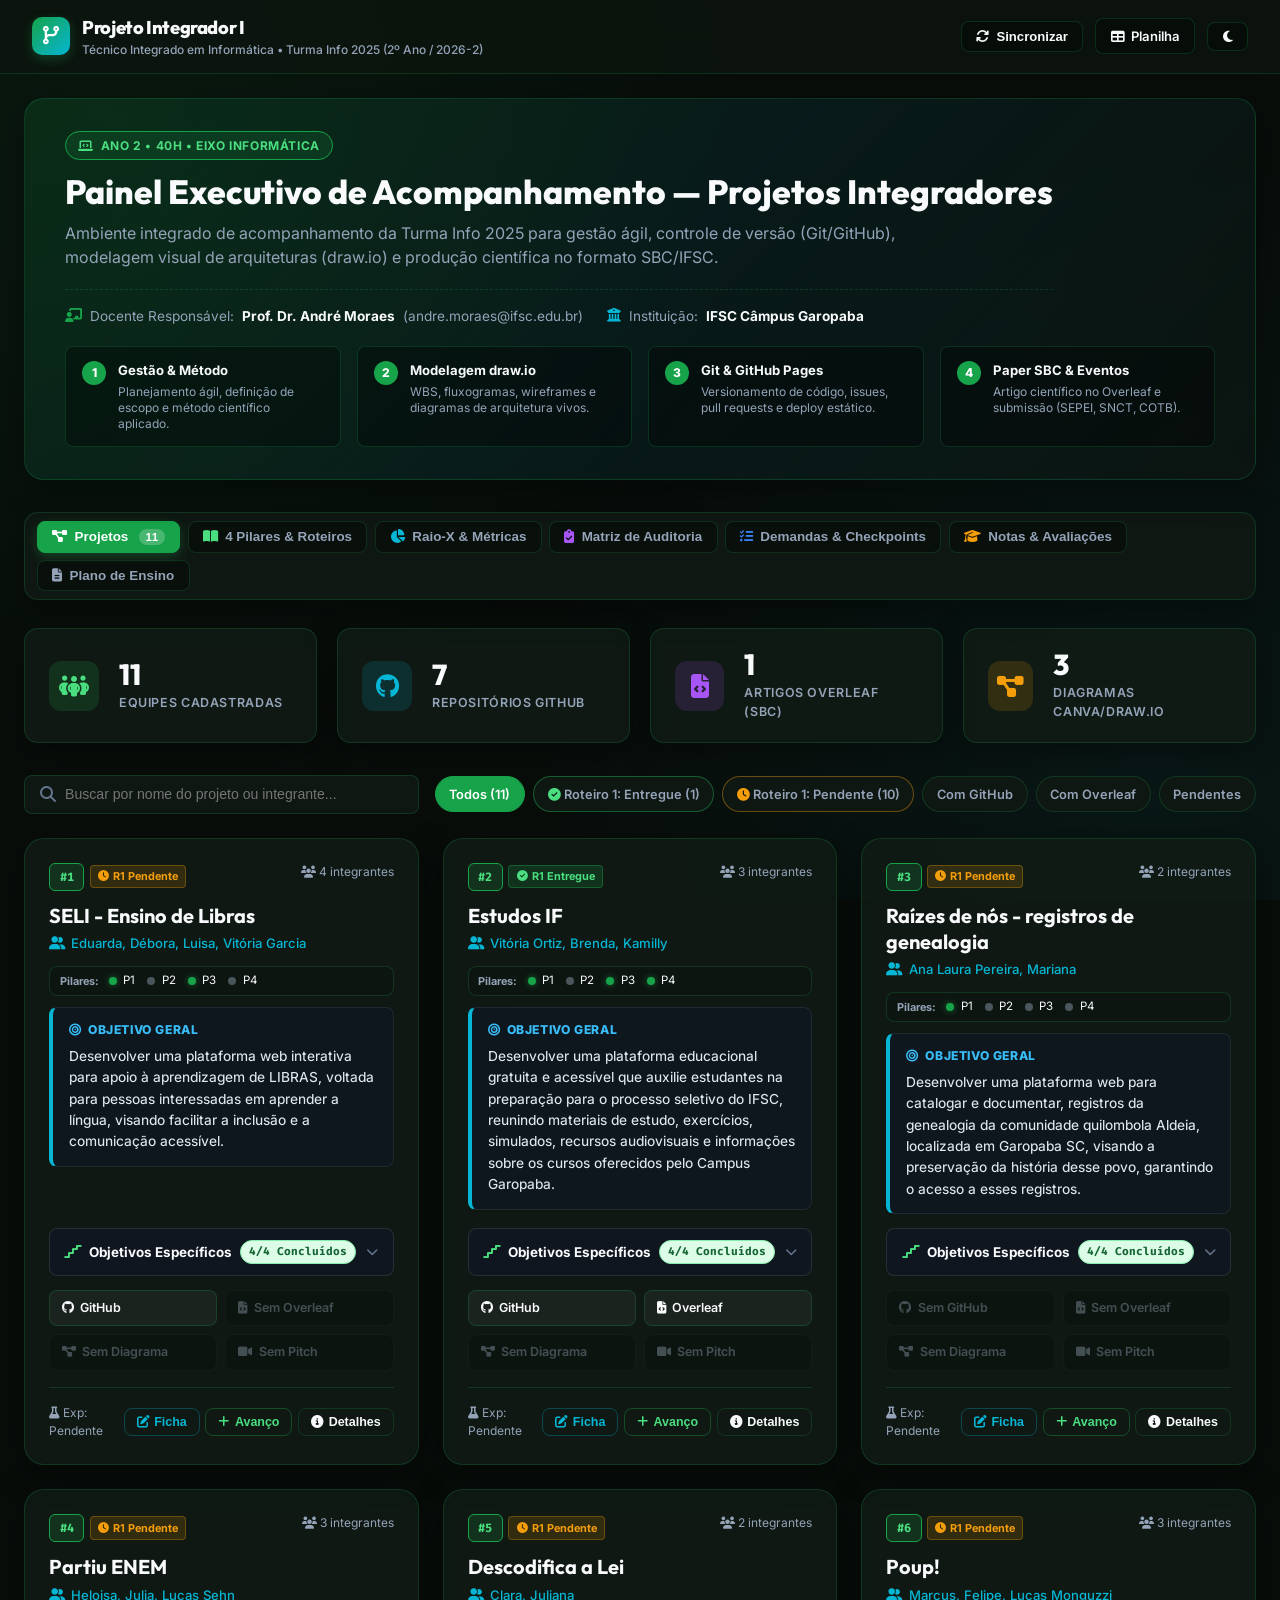
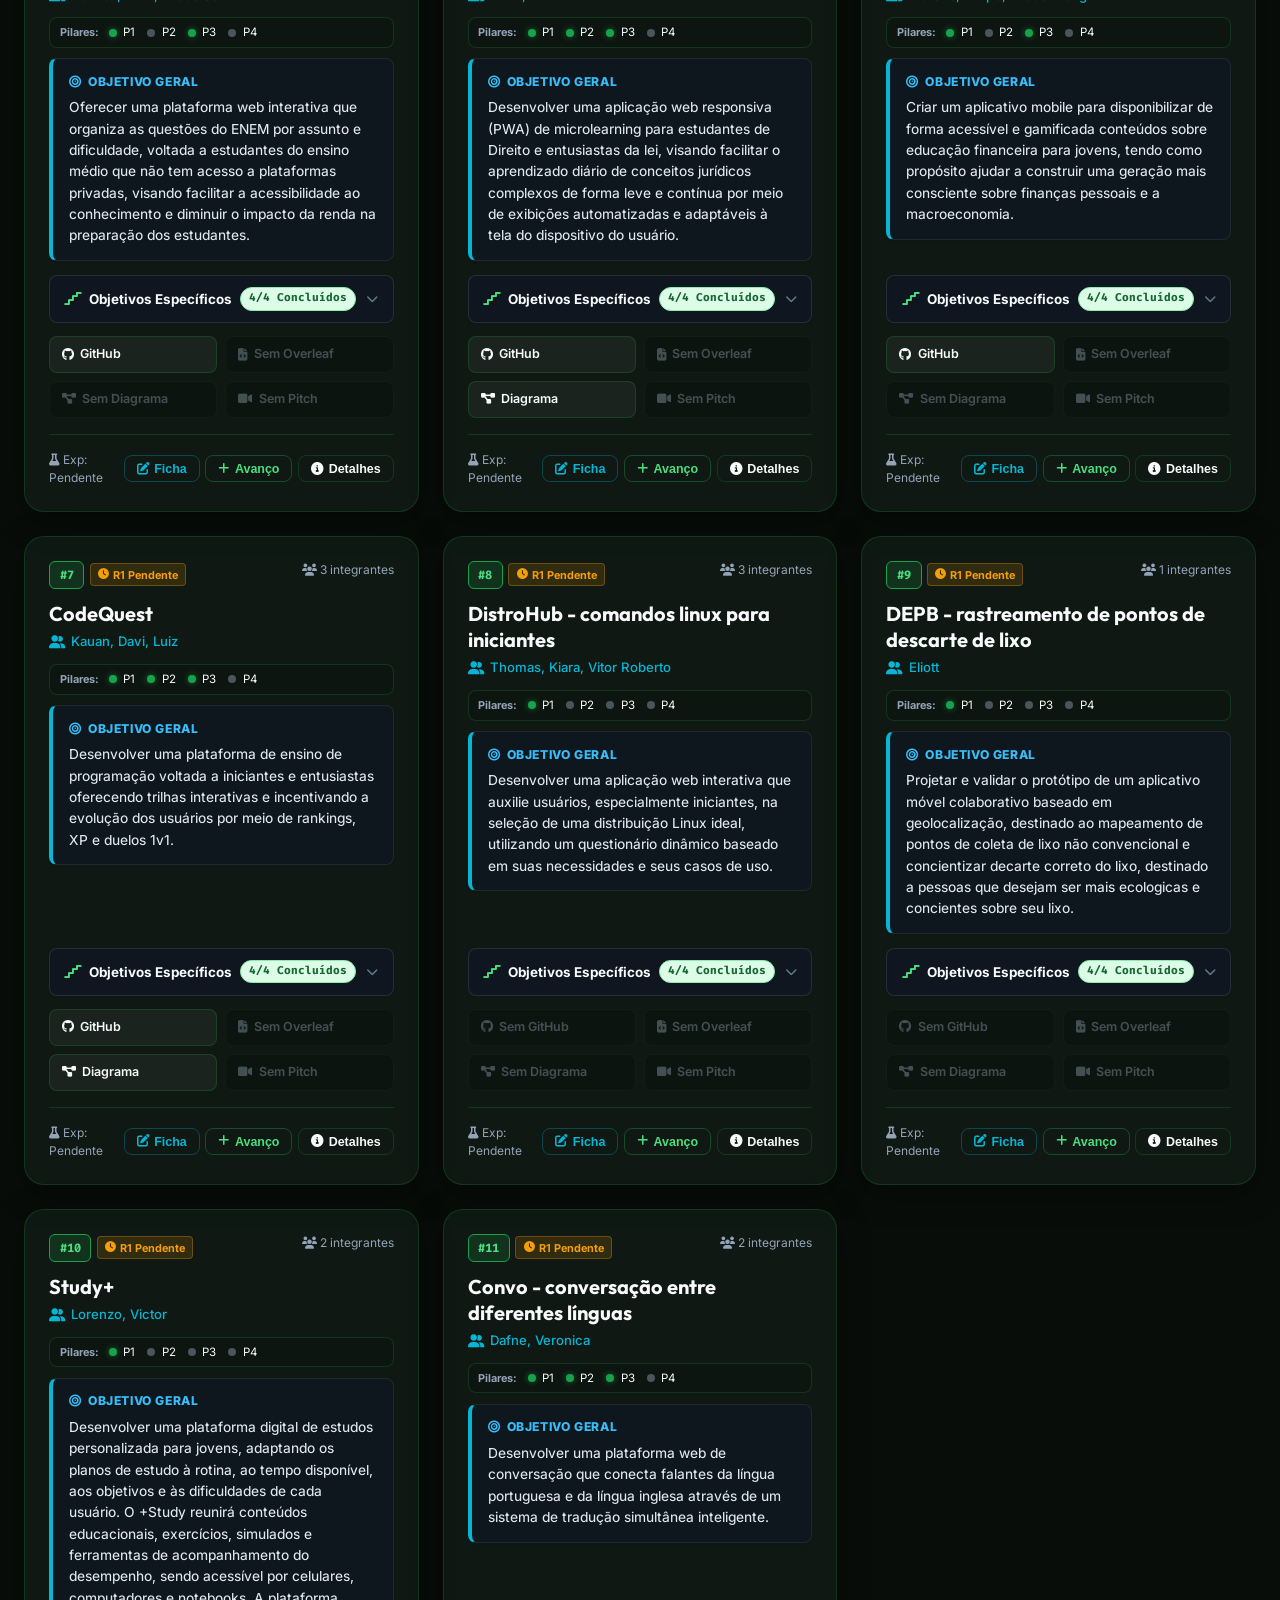
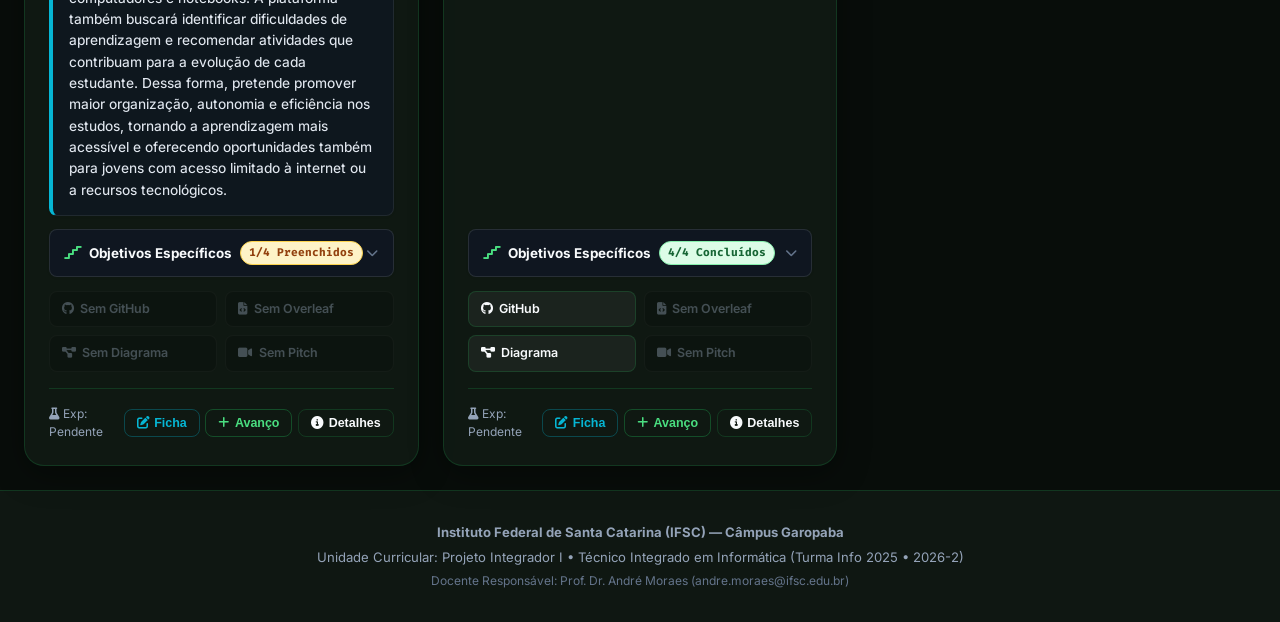
==== commit 253f59db: "Restaura layout anterior na Aba 1 e organiza cards dos roteiros em grid na Aba 4" ====
--- a/2026-2/index.html
+++ b/2026-2/index.html
@@ -1613,347 +1613,6 @@
          ABA 1: PROJETOS DOS GRUPOS
          ========================================================================= -->
     <section id="tab-projetos" class="tab-content active">
-
-      <!-- SEÇÃO: FOCO ATUAL & OS 4 PILARES PEDAGÓGICOS (ESTILO PI-2 COM FIGURAS) -->
-      <div class="pilares-dashboard-section" id="secao-pilares-dashboard">
-        <div class="pilares-dashboard-header">
-          <div>
-            <h3 class="pilares-section-title">
-              <i class="fa-solid fa-shapes" style="color: var(--ifsc-green);"></i> Os 4 Pilares Pedagógicos &amp; Roteiros
-            </h3>
-            <p class="pilares-section-subtitle">Acompanhe a sprint ativa em sala de aula, ferramentas práticas e conformidade técnica dos grupos</p>
-          </div>
-          <button class="btn-toggle-pilares" onclick="togglePilaresPainel()" id="btn-toggle-pilares" title="Ocultar ou expandir os cards dos pilares">
-            <i class="fa-solid fa-chevron-up" id="icon-toggle-pilares"></i> <span id="label-toggle-pilares">Minimizar Pilares</span>
-          </button>
-        </div>
-
-        <div class="pilares-cards-grid" id="pilares-cards-container">
-          <!-- CARD 1: PILAR 1 / ROTEIRO 1 -->
-          <div class="roteiro-card" id="pilar-card-1">
-            <div class="roteiro-card-media">
-              <img src="figures/pilar1_gestao_metodo.svg" alt="Pilar 1 - Gestão & Método Científico" class="roteiro-card-img" loading="lazy">
-            </div>
-            <div class="roteiro-top-meta">
-              <span class="roteiro-id-badge badge-p1"><i class="fa-solid fa-compass"></i> Pilar #01 • Roteiro 1</span>
-              <span class="status-badge status-done"><i class="fa-solid fa-check-circle"></i> Concluído em Aula</span>
-            </div>
-            <h4 class="roteiro-title">Definição de Objetivos &amp; Setup do Overleaf</h4>
-            <p class="roteiro-card-desc">Redação estruturada do Objetivo Geral e dos 4 Degraus Específicos do software, configuração do projeto no Overleaf (modelo SBC/COTB) e link seguro <code>/read/</code>.</p>
-            
-            <div class="card-quick-meta">
-              <span class="quick-meta-pill green"><i class="fa-solid fa-bullseye"></i> Objetivos SMART</span>
-              <span class="quick-meta-pill green"><i class="fa-solid fa-stairs"></i> 4 Degraus</span>
-              <span class="quick-meta-pill green"><i class="fa-solid fa-file-code"></i> Overleaf COTB</span>
-            </div>
-
-            <div class="roteiro-focus-box">
-              <i class="fa-solid fa-lightbulb" style="color: var(--accent-amber);"></i>
-              <span><strong>Foco Prático:</strong> Redigir Objetivo Geral e 4 Específicos e obter link seguro de leitura <code>/read/</code>.</span>
-            </div>
-
-            <div class="roteiro-card-actions">
-              <a href="roteiro-1-objetivos-overleaf-cotb/index.html" class="btn-pilar-primary">
-                <i class="fa-solid fa-book-open-reader"></i> Acessar Roteiro 1
-              </a>
-              <a href="devolutiva-objetivos-cotb/index.html" class="btn-pilar-secondary">
-                <i class="fa-solid fa-chalkboard-user"></i> Slides Devolutiva
-              </a>
-            </div>
-          </div>
-
-          <!-- CARD 2: PILAR 1 / ROTEIRO 2 (NOVO / FOCO ATUAL DA TURMA) -->
-          <div class="roteiro-card roteiro-highlight" id="pilar-card-2">
-            <div class="roteiro-card-media">
-              <img src="figures/roteiro2_trabalhos_relacionados.svg" alt="Roteiro 2 - Pesquisa e Trabalhos Relacionados" class="roteiro-card-img" loading="lazy">
-              <div class="destaque-ribbon-badge"><i class="fa-solid fa-play"></i> Foco Atual da Turma</div>
-            </div>
-            <div class="roteiro-top-meta">
-              <span class="roteiro-id-badge badge-p1"><i class="fa-solid fa-book-bookmark"></i> Pilar #01 • Roteiro 2</span>
-              <span class="status-badge status-wip"><i class="fa-solid fa-clock"></i> Em Andamento</span>
-            </div>
-            <h4 class="roteiro-title">Pesquisa Bibliográfica &amp; Trabalhos Relacionados</h4>
-            <p class="roteiro-card-desc">Garimpagem na SBC OpenLib (COTB), aplicação do Tripé de Análise Crítica, fórmula do parágrafo acadêmico e citações BibTeX na Seção 2 do Overleaf.</p>
-            
-            <!-- Barra de Progresso de Entregas da Turma -->
-            <div class="turma-progress-box">
-              <div style="display: flex; justify-content: space-between; align-items: center; margin-bottom: 0.2rem;">
-                <span class="turma-prog-label"><i class="fa-solid fa-users-gear" style="color: var(--ifsc-green-light);"></i> Artigos Fichados (COTB):</span>
-                <span class="turma-prog-val" id="p1-progress-label"><strong>8 / 11</strong> Equipes (<span id="p1-progress-pct">73%</span>)</span>
-              </div>
-              <div class="progress-bar-track">
-                <div class="progress-bar-fill" id="p1-progress-bar" style="width: 73%;"></div>
-              </div>
-            </div>
-
-            <div class="card-quick-meta">
-              <span class="quick-meta-pill blue"><i class="fa-solid fa-building-columns"></i> Anais COTB</span>
-              <span class="quick-meta-pill blue"><i class="fa-solid fa-scale-balanced"></i> Tripé de Análise</span>
-              <span class="quick-meta-pill blue"><i class="fa-solid fa-table"></i> Tabela Comparativa</span>
-              <span class="quick-meta-pill blue"><i class="fa-solid fa-code"></i> BibTeX</span>
-            </div>
-
-            <div class="roteiro-focus-box">
-              <i class="fa-solid fa-lightbulb" style="color: var(--accent-amber);"></i>
-              <span><strong>Foco Prático:</strong> Fichar 2 artigos do COTB, preencher quadro comparativo e redigir parágrafos na Seção 2.</span>
-            </div>
-
-            <div class="roteiro-card-actions">
-              <a href="roteiro-2-trabalhos-relacionados-cotb/index.html" class="btn-pilar-primary">
-                <i class="fa-solid fa-book-open-reader"></i> Acessar Roteiro 2
-              </a>
-              <a href="https://periodicos.univali.br/index.php/cotb" target="_blank" class="btn-pilar-secondary">
-                <i class="fa-solid fa-magnifying-glass"></i> Anais COTB (UNIVALI)
-              </a>
-              <a href="https://www.overleaf.com/latex/templates/sbc-conferences-articles-template/bzkpfsxspfhs" target="_blank" class="btn-pilar-secondary" title="Template Oficial SBC no Overleaf">
-                <i class="fa-solid fa-file-pen"></i> Overleaf SBC
-              </a>
-            </div>
-          </div>
-
-          <!-- CARD 3: PILAR 2 / ROTEIRO 3 -->
-          <div class="roteiro-card" id="pilar-card-3">
-            <div class="roteiro-card-media">
-              <img src="figures/pilar2_modelagem_drawio.svg" alt="Pilar 2 - Modelagem Visual draw.io" class="roteiro-card-img" loading="lazy">
-            </div>
-            <div class="roteiro-top-meta">
-              <span class="roteiro-id-badge badge-p2"><i class="fa-solid fa-diagram-project"></i> Pilar #02 • Roteiro 3</span>
-              <span class="status-badge status-pending"><i class="fa-solid fa-calendar-day"></i> Próxima Etapa</span>
-            </div>
-            <h4 class="roteiro-title">Modelagem no draw.io, WBS e Kanban</h4>
-            <p class="roteiro-card-desc">Construção da Estrutura Analítica do Projeto (EAP/WBS), fluxogramas de processos, wireframes de interface e diagramas de arquitetura vivos em <code>docs/</code>.</p>
-            
-            <div class="card-quick-meta">
-              <span class="quick-meta-pill blue"><i class="fa-solid fa-sitemap"></i> WBS / EAP</span>
-              <span class="quick-meta-pill blue"><i class="fa-solid fa-vector-square"></i> draw.io</span>
-              <span class="quick-meta-pill blue"><i class="fa-solid fa-list-check"></i> Kanban</span>
-            </div>
-
-            <div class="roteiro-focus-box">
-              <i class="fa-solid fa-layer-group" style="color: var(--accent-cyan);"></i>
-              <span><strong>Foco Prático:</strong> Prototipar wireframes, desenhar arquitetura em <code>.drawio.png</code> e organizar tarefas em Kanban.</span>
-            </div>
-
-            <div class="roteiro-card-actions">
-              <a href="https://app.diagrams.net" target="_blank" class="btn-pilar-primary">
-                <i class="fa-solid fa-pen-ruler"></i> Abrir draw.io
-              </a>
-              <a href="https://trello.com" target="_blank" class="btn-pilar-secondary">
-                <i class="fa-solid fa-list-check"></i> Trello Kanban
-              </a>
-            </div>
-          </div>
-
-          <!-- CARD 4: PILAR 3 / ROTEIRO 4 -->
-          <div class="roteiro-card" id="pilar-card-4">
-            <div class="roteiro-card-media">
-              <img src="figures/pilar3_git_github.svg" alt="Pilar 3 - Git & GitHub Pages" class="roteiro-card-img" loading="lazy">
-            </div>
-            <div class="roteiro-top-meta">
-              <span class="roteiro-id-badge badge-p3"><i class="fa-brands fa-github"></i> Pilar #03 • Roteiro 4</span>
-              <span class="status-badge status-pending"><i class="fa-solid fa-calendar-day"></i> Próxima Etapa</span>
-            </div>
-            <h4 class="roteiro-title">Versionamento Git &amp; Deploy no GitHub Pages</h4>
-            <p class="roteiro-card-desc">Controle de código com Git CLI, commits semânticos, branches por tarefa, repositório institucional padronizado e deploy contínuo via GitHub Pages.</p>
-            
-            <div class="card-quick-meta">
-              <span class="quick-meta-pill purple"><i class="fa-solid fa-code-commit"></i> Commits Semânticos</span>
-              <span class="quick-meta-pill purple"><i class="fa-solid fa-code-branch"></i> Branches</span>
-              <span class="quick-meta-pill purple"><i class="fa-solid fa-globe"></i> GitHub Pages</span>
-            </div>
-
-            <div class="roteiro-focus-box">
-              <i class="fa-solid fa-code-branch" style="color: var(--accent-purple);"></i>
-              <span><strong>Foco Prático:</strong> Repositório público com pastas <code>docs/</code> e <code>src/</code>, <code>README.md</code> com badges e site online.</span>
-            </div>
-
-            <div class="roteiro-card-actions">
-              <a href="https://github.com" target="_blank" class="btn-pilar-primary">
-                <i class="fa-brands fa-github"></i> Acessar GitHub
-              </a>
-              <a href="https://docs.github.com/pages" target="_blank" class="btn-pilar-secondary">
-                <i class="fa-solid fa-book"></i> GitHub Pages Docs
-              </a>
-            </div>
-          </div>
-
-          <!-- CARD 5: PILAR 4 / ROTEIRO 5 -->
-          <div class="roteiro-card" id="pilar-card-5">
-            <div class="roteiro-card-media">
-              <img src="figures/pilar4_paper_sbc.svg" alt="Pilar 4 - Paper SBC & Eventos" class="roteiro-card-img" loading="lazy">
-            </div>
-            <div class="roteiro-top-meta">
-              <span class="roteiro-id-badge badge-p4"><i class="fa-solid fa-file-lines"></i> Pilar #04 • Roteiro 5</span>
-              <span class="status-badge status-pending"><i class="fa-solid fa-calendar-day"></i> Próxima Etapa</span>
-            </div>
-            <h4 class="roteiro-title">Paper SBC, Checkpoints Experimentais &amp; Eventos</h4>
-            <p class="roteiro-card-desc">Redação científica estruturada no Overleaf, coleta empírica de métricas, revisão por pares entre turmas e preparação de submissão (SEPEI, SNCT, COTB).</p>
-            
-            <div class="card-quick-meta">
-              <span class="quick-meta-pill violet"><i class="fa-solid fa-scroll"></i> Template SBC</span>
-              <span class="quick-meta-pill violet"><i class="fa-solid fa-flask"></i> 3 Checkpoints</span>
-              <span class="quick-meta-pill violet"><i class="fa-solid fa-award"></i> Submissão COTB</span>
-            </div>
-
-            <div class="roteiro-focus-box">
-              <i class="fa-solid fa-file-pen" style="color: var(--accent-amber);"></i>
-              <span><strong>Foco Prático:</strong> Artigo científico completo no Overleaf com introdução, metodologia, resultados e referências BibTeX.</span>
-            </div>
-
-            <div class="roteiro-card-actions">
-              <a href="https://periodicos.univali.br/index.php/cotb" target="_blank" class="btn-pilar-primary">
-                <i class="fa-solid fa-magnifying-glass"></i> Anais COTB (UNIVALI)
-              </a>
-              <a href="https://www.overleaf.com/latex/templates/sbc-conferences-articles-template/bzkpfsxspfhs" target="_blank" class="btn-pilar-secondary">
-                <i class="fa-solid fa-file-lines"></i> Template SBC
-              </a>
-            </div>
-          </div>
-        </div>
-            </div>
-            <div class="roteiro-top-meta">
-              <span class="roteiro-id-badge badge-p1"><i class="fa-solid fa-compass"></i> Pilar #01 • Roteiro 1</span>
-              <span class="status-badge status-wip"><i class="fa-solid fa-clock"></i> Em Andamento</span>
-            </div>
-            <h4 class="roteiro-title">Definição de Objetivos, Overleaf (COTB) e Trabalhos Relacionados</h4>
-            <p class="roteiro-card-desc">Redação estruturada do Objetivo Geral e dos 4 Degraus Específicos, setup do artigo no Overleaf (modelo SBC/COTB) e garimpagem nos anais do Computer on the Beach.</p>
-            
-            <!-- Barra de Progresso de Entregas da Turma -->
-            <div class="turma-progress-box">
-              <div style="display: flex; justify-content: space-between; align-items: center; margin-bottom: 0.2rem;">
-                <span class="turma-prog-label"><i class="fa-solid fa-users-gear" style="color: var(--ifsc-green-light);"></i> Entregas da Turma:</span>
-                <span class="turma-prog-val" id="p1-progress-label"><strong>8 / 11</strong> Equipes (<span id="p1-progress-pct">73%</span>)</span>
-              </div>
-              <div class="progress-bar-track">
-                <div class="progress-bar-fill" id="p1-progress-bar" style="width: 73%;"></div>
-              </div>
-            </div>
-
-            <div class="card-quick-meta">
-              <span class="quick-meta-pill green"><i class="fa-solid fa-bullseye"></i> Objetivos SMART</span>
-              <span class="quick-meta-pill green"><i class="fa-solid fa-file-code"></i> Overleaf COTB</span>
-              <span class="quick-meta-pill green"><i class="fa-solid fa-book-bookmark"></i> SOL SBC</span>
-            </div>
-
-            <div class="roteiro-focus-box">
-              <i class="fa-solid fa-lightbulb" style="color: var(--accent-amber);"></i>
-              <span><strong>Foco Prático:</strong> Redigir Objetivo Geral e 4 Específicos, link seguro <code>/read/</code> do Overleaf e 2 artigos fichados.</span>
-            </div>
-
-            <div class="roteiro-card-actions">
-              <a href="roteiro-1-objetivos-overleaf-cotb/index.html" class="btn-pilar-primary">
-                <i class="fa-solid fa-book-open-reader"></i> Acessar Roteiro 1
-              </a>
-              <a href="devolutiva-objetivos-cotb/index.html" class="btn-pilar-secondary">
-                <i class="fa-solid fa-chalkboard-user"></i> Slides Devolutiva
-              </a>
-              <a href="https://www.overleaf.com/latex/templates/sbc-conferences-articles-template/bzkpfsxspfhs" target="_blank" class="btn-pilar-secondary" title="Template Oficial SBC no Overleaf">
-                <i class="fa-solid fa-file-pen"></i> Overleaf SBC
-              </a>
-            </div>
-          </div>
-
-          <!-- CARD PILAR 2 -->
-          <div class="roteiro-card" id="pilar-card-2">
-            <div class="roteiro-card-media">
-              <img src="figures/pilar2_modelagem_drawio.svg" alt="Pilar 2 - Modelagem Visual draw.io" class="roteiro-card-img" loading="lazy">
-            </div>
-            <div class="roteiro-top-meta">
-              <span class="roteiro-id-badge badge-p2"><i class="fa-solid fa-diagram-project"></i> Pilar #02 • Roteiro 2</span>
-              <span class="status-badge status-pending"><i class="fa-solid fa-calendar-day"></i> Próxima Etapa</span>
-            </div>
-            <h4 class="roteiro-title">Modelagem no draw.io, WBS e Kanban</h4>
-            <p class="roteiro-card-desc">Construção da Estrutura Analítica do Projeto (EAP/WBS), fluxogramas de processos, wireframes de interface e diagramas de arquitetura vivos em <code>docs/</code>.</p>
-            
-            <div class="card-quick-meta">
-              <span class="quick-meta-pill blue"><i class="fa-solid fa-sitemap"></i> WBS / EAP</span>
-              <span class="quick-meta-pill blue"><i class="fa-solid fa-vector-square"></i> draw.io</span>
-              <span class="quick-meta-pill blue"><i class="fa-solid fa-list-check"></i> Kanban</span>
-            </div>
-
-            <div class="roteiro-focus-box">
-              <i class="fa-solid fa-layer-group" style="color: var(--accent-cyan);"></i>
-              <span><strong>Foco Prático:</strong> Prototipar wireframes, desenhar arquitetura em <code>.drawio.png</code> e organizar tarefas em Kanban.</span>
-            </div>
-
-            <div class="roteiro-card-actions">
-              <a href="https://app.diagrams.net" target="_blank" class="btn-pilar-primary">
-                <i class="fa-solid fa-pen-ruler"></i> Abrir draw.io
-              </a>
-              <a href="https://trello.com" target="_blank" class="btn-pilar-secondary">
-                <i class="fa-solid fa-list-check"></i> Trello Kanban
-              </a>
-            </div>
-          </div>
-
-          <!-- CARD PILAR 3 -->
-          <div class="roteiro-card" id="pilar-card-3">
-            <div class="roteiro-card-media">
-              <img src="figures/pilar3_git_github.svg" alt="Pilar 3 - Git & GitHub Pages" class="roteiro-card-img" loading="lazy">
-            </div>
-            <div class="roteiro-top-meta">
-              <span class="roteiro-id-badge badge-p3"><i class="fa-brands fa-github"></i> Pilar #03 • Roteiro 3</span>
-              <span class="status-badge status-pending"><i class="fa-solid fa-calendar-day"></i> Próxima Etapa</span>
-            </div>
-            <h4 class="roteiro-title">Versionamento Git &amp; Deploy no GitHub Pages</h4>
-            <p class="roteiro-card-desc">Controle de código com Git CLI, commits semânticos, branches por tarefa, repositório institucional padronizado e deploy contínuo via GitHub Pages.</p>
-            
-            <div class="card-quick-meta">
-              <span class="quick-meta-pill purple"><i class="fa-solid fa-code-commit"></i> Commits Semânticos</span>
-              <span class="quick-meta-pill purple"><i class="fa-solid fa-code-branch"></i> Branches</span>
-              <span class="quick-meta-pill purple"><i class="fa-solid fa-globe"></i> GitHub Pages</span>
-            </div>
-
-            <div class="roteiro-focus-box">
-              <i class="fa-solid fa-code-branch" style="color: var(--accent-purple);"></i>
-              <span><strong>Foco Prático:</strong> Repositório público com pastas <code>docs/</code> e <code>src/</code>, <code>README.md</code> com badges e site online.</span>
-            </div>
-
-            <div class="roteiro-card-actions">
-              <a href="https://github.com" target="_blank" class="btn-pilar-primary">
-                <i class="fa-brands fa-github"></i> Acessar GitHub
-              </a>
-              <a href="https://docs.github.com/pages" target="_blank" class="btn-pilar-secondary">
-                <i class="fa-solid fa-book"></i> GitHub Pages Docs
-              </a>
-            </div>
-          </div>
-
-          <!-- CARD PILAR 4 -->
-          <div class="roteiro-card" id="pilar-card-4">
-            <div class="roteiro-card-media">
-              <img src="figures/pilar4_paper_sbc.svg" alt="Pilar 4 - Paper SBC & Eventos" class="roteiro-card-img" loading="lazy">
-            </div>
-            <div class="roteiro-top-meta">
-              <span class="roteiro-id-badge badge-p4"><i class="fa-solid fa-file-lines"></i> Pilar #04 • Roteiro 4</span>
-              <span class="status-badge status-pending"><i class="fa-solid fa-calendar-day"></i> Próxima Etapa</span>
-            </div>
-            <h4 class="roteiro-title">Paper SBC, Checkpoints Experimentais &amp; Eventos</h4>
-            <p class="roteiro-card-desc">Redação científica estruturada no Overleaf, coleta empírica de métricas, revisão por pares entre turmas e preparação de submissão (SEPEI, SNCT, COTB).</p>
-            
-            <div class="card-quick-meta">
-              <span class="quick-meta-pill violet"><i class="fa-solid fa-scroll"></i> Template SBC</span>
-              <span class="quick-meta-pill violet"><i class="fa-solid fa-flask"></i> 3 Checkpoints</span>
-              <span class="quick-meta-pill violet"><i class="fa-solid fa-award"></i> Submissão COTB</span>
-            </div>
-
-            <div class="roteiro-focus-box">
-              <i class="fa-solid fa-file-pen" style="color: var(--accent-amber);"></i>
-              <span><strong>Foco Prático:</strong> Artigo científico completo no Overleaf com introdução, metodologia, resultados e referências BibTeX.</span>
-            </div>
-
-            <div class="roteiro-card-actions">
-              <a href="https://periodicos.univali.br/index.php/cotb" target="_blank" class="btn-pilar-primary">
-                <i class="fa-solid fa-magnifying-glass"></i> Anais COTB (UNIVALI)
-              </a>
-              <a href="https://www.overleaf.com/latex/templates/sbc-conferences-articles-template/bzkpfsxspfhs" target="_blank" class="btn-pilar-secondary">
-                <i class="fa-solid fa-file-lines"></i> Template SBC
-              </a>
-            </div>
-          </div>
-
-        </div>
-      </div>
       
       <!-- KPIs Resumidos -->
       <div class="kpi-grid">
@@ -2113,21 +1772,7 @@
         </p>
       </div>
 
-      <!-- SEÇÃO: FOCO ATUAL & OS 4 PILARES PEDAGÓGICOS (ESTILO PI-2 COM FIGURAS) -->
-      <div class="pilares-dashboard-section" id="secao-pilares-dashboard">
-        <div class="pilares-dashboard-header">
-          <div>
-            <h3 class="pilares-section-title">
-              <i class="fa-solid fa-shapes" style="color: var(--ifsc-green);"></i> Os 4 Pilares Pedagógicos &amp; Roteiros
-            </h3>
-            <p class="pilares-section-subtitle">Acompanhe a sprint ativa em sala de aula, ferramentas práticas e conformidade técnica dos grupos</p>
-          </div>
-          <button class="btn-toggle-pilares" onclick="togglePilaresPainel()" id="btn-toggle-pilares" title="Ocultar ou expandir os cards dos pilares">
-            <i class="fa-solid fa-chevron-up" id="icon-toggle-pilares"></i> <span id="label-toggle-pilares">Minimizar Pilares</span>
-          </button>
-        </div>
-
-        <div class="pilares-cards-grid" id="pilares-cards-container">
+      <div class="pilares-cards-grid" id="pilares-cards-container">
           <!-- CARD 1: PILAR 1 / ROTEIRO 1 -->
           <div class="roteiro-card" id="pilar-card-1">
             <div class="roteiro-card-media">
@@ -2308,150 +1953,6 @@
               </a>
             </div>
           </div>
-        </div>
-            </div>
-            <div class="roteiro-top-meta">
-              <span class="roteiro-id-badge badge-p1"><i class="fa-solid fa-compass"></i> Pilar #01 • Roteiro 1</span>
-              <span class="status-badge status-wip"><i class="fa-solid fa-clock"></i> Em Andamento</span>
-            </div>
-            <h4 class="roteiro-title">Definição de Objetivos, Overleaf (COTB) e Trabalhos Relacionados</h4>
-            <p class="roteiro-card-desc">Redação estruturada do Objetivo Geral e dos 4 Degraus Específicos, setup do artigo no Overleaf (modelo SBC/COTB) e garimpagem nos anais do Computer on the Beach.</p>
-            
-            <!-- Barra de Progresso de Entregas da Turma -->
-            <div class="turma-progress-box">
-              <div style="display: flex; justify-content: space-between; align-items: center; margin-bottom: 0.2rem;">
-                <span class="turma-prog-label"><i class="fa-solid fa-users-gear" style="color: var(--ifsc-green-light);"></i> Entregas da Turma:</span>
-                <span class="turma-prog-val" id="p1-progress-label"><strong>8 / 11</strong> Equipes (<span id="p1-progress-pct">73%</span>)</span>
-              </div>
-              <div class="progress-bar-track">
-                <div class="progress-bar-fill" id="p1-progress-bar" style="width: 73%;"></div>
-              </div>
-            </div>
-
-            <div class="card-quick-meta">
-              <span class="quick-meta-pill green"><i class="fa-solid fa-bullseye"></i> Objetivos SMART</span>
-              <span class="quick-meta-pill green"><i class="fa-solid fa-file-code"></i> Overleaf COTB</span>
-              <span class="quick-meta-pill green"><i class="fa-solid fa-book-bookmark"></i> SOL SBC</span>
-            </div>
-
-            <div class="roteiro-focus-box">
-              <i class="fa-solid fa-lightbulb" style="color: var(--accent-amber);"></i>
-              <span><strong>Foco Prático:</strong> Redigir Objetivo Geral e 4 Específicos, link seguro <code>/read/</code> do Overleaf e 2 artigos fichados.</span>
-            </div>
-
-            <div class="roteiro-card-actions">
-              <a href="roteiro-1-objetivos-overleaf-cotb/index.html" class="btn-pilar-primary">
-                <i class="fa-solid fa-book-open-reader"></i> Acessar Roteiro 1
-              </a>
-              <a href="devolutiva-objetivos-cotb/index.html" class="btn-pilar-secondary">
-                <i class="fa-solid fa-chalkboard-user"></i> Slides Devolutiva
-              </a>
-              <a href="https://www.overleaf.com/latex/templates/sbc-conferences-articles-template/bzkpfsxspfhs" target="_blank" class="btn-pilar-secondary" title="Template Oficial SBC no Overleaf">
-                <i class="fa-solid fa-file-pen"></i> Overleaf SBC
-              </a>
-            </div>
-          </div>
-
-          <!-- CARD PILAR 2 -->
-          <div class="roteiro-card" id="pilar-card-2">
-            <div class="roteiro-card-media">
-              <img src="figures/pilar2_modelagem_drawio.svg" alt="Pilar 2 - Modelagem Visual draw.io" class="roteiro-card-img" loading="lazy">
-            </div>
-            <div class="roteiro-top-meta">
-              <span class="roteiro-id-badge badge-p2"><i class="fa-solid fa-diagram-project"></i> Pilar #02 • Roteiro 2</span>
-              <span class="status-badge status-pending"><i class="fa-solid fa-calendar-day"></i> Próxima Etapa</span>
-            </div>
-            <h4 class="roteiro-title">Modelagem no draw.io, WBS e Kanban</h4>
-            <p class="roteiro-card-desc">Construção da Estrutura Analítica do Projeto (EAP/WBS), fluxogramas de processos, wireframes de interface e diagramas de arquitetura vivos em <code>docs/</code>.</p>
-            
-            <div class="card-quick-meta">
-              <span class="quick-meta-pill blue"><i class="fa-solid fa-sitemap"></i> WBS / EAP</span>
-              <span class="quick-meta-pill blue"><i class="fa-solid fa-vector-square"></i> draw.io</span>
-              <span class="quick-meta-pill blue"><i class="fa-solid fa-list-check"></i> Kanban</span>
-            </div>
-
-            <div class="roteiro-focus-box">
-              <i class="fa-solid fa-layer-group" style="color: var(--accent-cyan);"></i>
-              <span><strong>Foco Prático:</strong> Prototipar wireframes, desenhar arquitetura em <code>.drawio.png</code> e organizar tarefas em Kanban.</span>
-            </div>
-
-            <div class="roteiro-card-actions">
-              <a href="https://app.diagrams.net" target="_blank" class="btn-pilar-primary">
-                <i class="fa-solid fa-pen-ruler"></i> Abrir draw.io
-              </a>
-              <a href="https://trello.com" target="_blank" class="btn-pilar-secondary">
-                <i class="fa-solid fa-list-check"></i> Trello Kanban
-              </a>
-            </div>
-          </div>
-
-          <!-- CARD PILAR 3 -->
-          <div class="roteiro-card" id="pilar-card-3">
-            <div class="roteiro-card-media">
-              <img src="figures/pilar3_git_github.svg" alt="Pilar 3 - Git & GitHub Pages" class="roteiro-card-img" loading="lazy">
-            </div>
-            <div class="roteiro-top-meta">
-              <span class="roteiro-id-badge badge-p3"><i class="fa-brands fa-github"></i> Pilar #03 • Roteiro 3</span>
-              <span class="status-badge status-pending"><i class="fa-solid fa-calendar-day"></i> Próxima Etapa</span>
-            </div>
-            <h4 class="roteiro-title">Versionamento Git &amp; Deploy no GitHub Pages</h4>
-            <p class="roteiro-card-desc">Controle de código com Git CLI, commits semânticos, branches por tarefa, repositório institucional padronizado e deploy contínuo via GitHub Pages.</p>
-            
-            <div class="card-quick-meta">
-              <span class="quick-meta-pill purple"><i class="fa-solid fa-code-commit"></i> Commits Semânticos</span>
-              <span class="quick-meta-pill purple"><i class="fa-solid fa-code-branch"></i> Branches</span>
-              <span class="quick-meta-pill purple"><i class="fa-solid fa-globe"></i> GitHub Pages</span>
-            </div>
-
-            <div class="roteiro-focus-box">
-              <i class="fa-solid fa-code-branch" style="color: var(--accent-purple);"></i>
-              <span><strong>Foco Prático:</strong> Repositório público com pastas <code>docs/</code> e <code>src/</code>, <code>README.md</code> com badges e site online.</span>
-            </div>
-
-            <div class="roteiro-card-actions">
-              <a href="https://github.com" target="_blank" class="btn-pilar-primary">
-                <i class="fa-brands fa-github"></i> Acessar GitHub
-              </a>
-              <a href="https://docs.github.com/pages" target="_blank" class="btn-pilar-secondary">
-                <i class="fa-solid fa-book"></i> GitHub Pages Docs
-              </a>
-            </div>
-          </div>
-
-          <!-- CARD PILAR 4 -->
-          <div class="roteiro-card" id="pilar-card-4">
-            <div class="roteiro-card-media">
-              <img src="figures/pilar4_paper_sbc.svg" alt="Pilar 4 - Paper SBC & Eventos" class="roteiro-card-img" loading="lazy">
-            </div>
-            <div class="roteiro-top-meta">
-              <span class="roteiro-id-badge badge-p4"><i class="fa-solid fa-file-lines"></i> Pilar #04 • Roteiro 4</span>
-              <span class="status-badge status-pending"><i class="fa-solid fa-calendar-day"></i> Próxima Etapa</span>
-            </div>
-            <h4 class="roteiro-title">Paper SBC, Checkpoints Experimentais &amp; Eventos</h4>
-            <p class="roteiro-card-desc">Redação científica estruturada no Overleaf, coleta empírica de métricas, revisão por pares entre turmas e preparação de submissão (SEPEI, SNCT, COTB).</p>
-            
-            <div class="card-quick-meta">
-              <span class="quick-meta-pill violet"><i class="fa-solid fa-scroll"></i> Template SBC</span>
-              <span class="quick-meta-pill violet"><i class="fa-solid fa-flask"></i> 3 Checkpoints</span>
-              <span class="quick-meta-pill violet"><i class="fa-solid fa-award"></i> Submissão COTB</span>
-            </div>
-
-            <div class="roteiro-focus-box">
-              <i class="fa-solid fa-file-pen" style="color: var(--accent-amber);"></i>
-              <span><strong>Foco Prático:</strong> Artigo científico completo no Overleaf com introdução, metodologia, resultados e referências BibTeX.</span>
-            </div>
-
-            <div class="roteiro-card-actions">
-              <a href="https://periodicos.univali.br/index.php/cotb" target="_blank" class="btn-pilar-primary">
-                <i class="fa-solid fa-magnifying-glass"></i> Anais COTB (UNIVALI)
-              </a>
-              <a href="https://www.overleaf.com/latex/templates/sbc-conferences-articles-template/bzkpfsxspfhs" target="_blank" class="btn-pilar-secondary">
-                <i class="fa-solid fa-file-lines"></i> Template SBC
-              </a>
-            </div>
-          </div>
-
-        </div>
       </div>
     </section>
 
@@ -3201,39 +2702,6 @@
     }
     window.renderProjects = renderProjects;
 
-    // Alternar visibilidade do painel de pilares
-    function togglePilaresPainel() {
-      const container = document.getElementById("pilares-cards-container");
-      const icon = document.getElementById("icon-toggle-pilares");
-      const label = document.getElementById("label-toggle-pilares");
-      if (!container) return;
-
-      const isCollapsed = container.classList.toggle("collapsed");
-      if (isCollapsed) {
-        if (icon) icon.className = "fa-solid fa-chevron-down";
-        if (label) label.innerText = "Expandir Pilares";
-        localStorage.setItem("pi1_pilares_collapsed", "true");
-      } else {
-        if (icon) icon.className = "fa-solid fa-chevron-up";
-        if (label) label.innerText = "Minimizar Pilares";
-        localStorage.setItem("pi1_pilares_collapsed", "false");
-      }
-    }
-    window.togglePilaresPainel = togglePilaresPainel;
-
-    // Restaurar estado do painel de pilares
-    document.addEventListener("DOMContentLoaded", function() {
-      if (localStorage.getItem("pi1_pilares_collapsed") === "true") {
-        const container = document.getElementById("pilares-cards-container");
-        const icon = document.getElementById("icon-toggle-pilares");
-        const label = document.getElementById("label-toggle-pilares");
-        if (container) container.classList.add("collapsed");
-        if (icon) icon.className = "fa-solid fa-chevron-down";
-        if (label) label.innerText = "Expandir Pilares";
-      }
-    });
-
-
     // 3. Atualizar Indicadores (KPIs)
     function updateKpis(data) {
       const githubCount = data.filter(p => !!p.github).length;
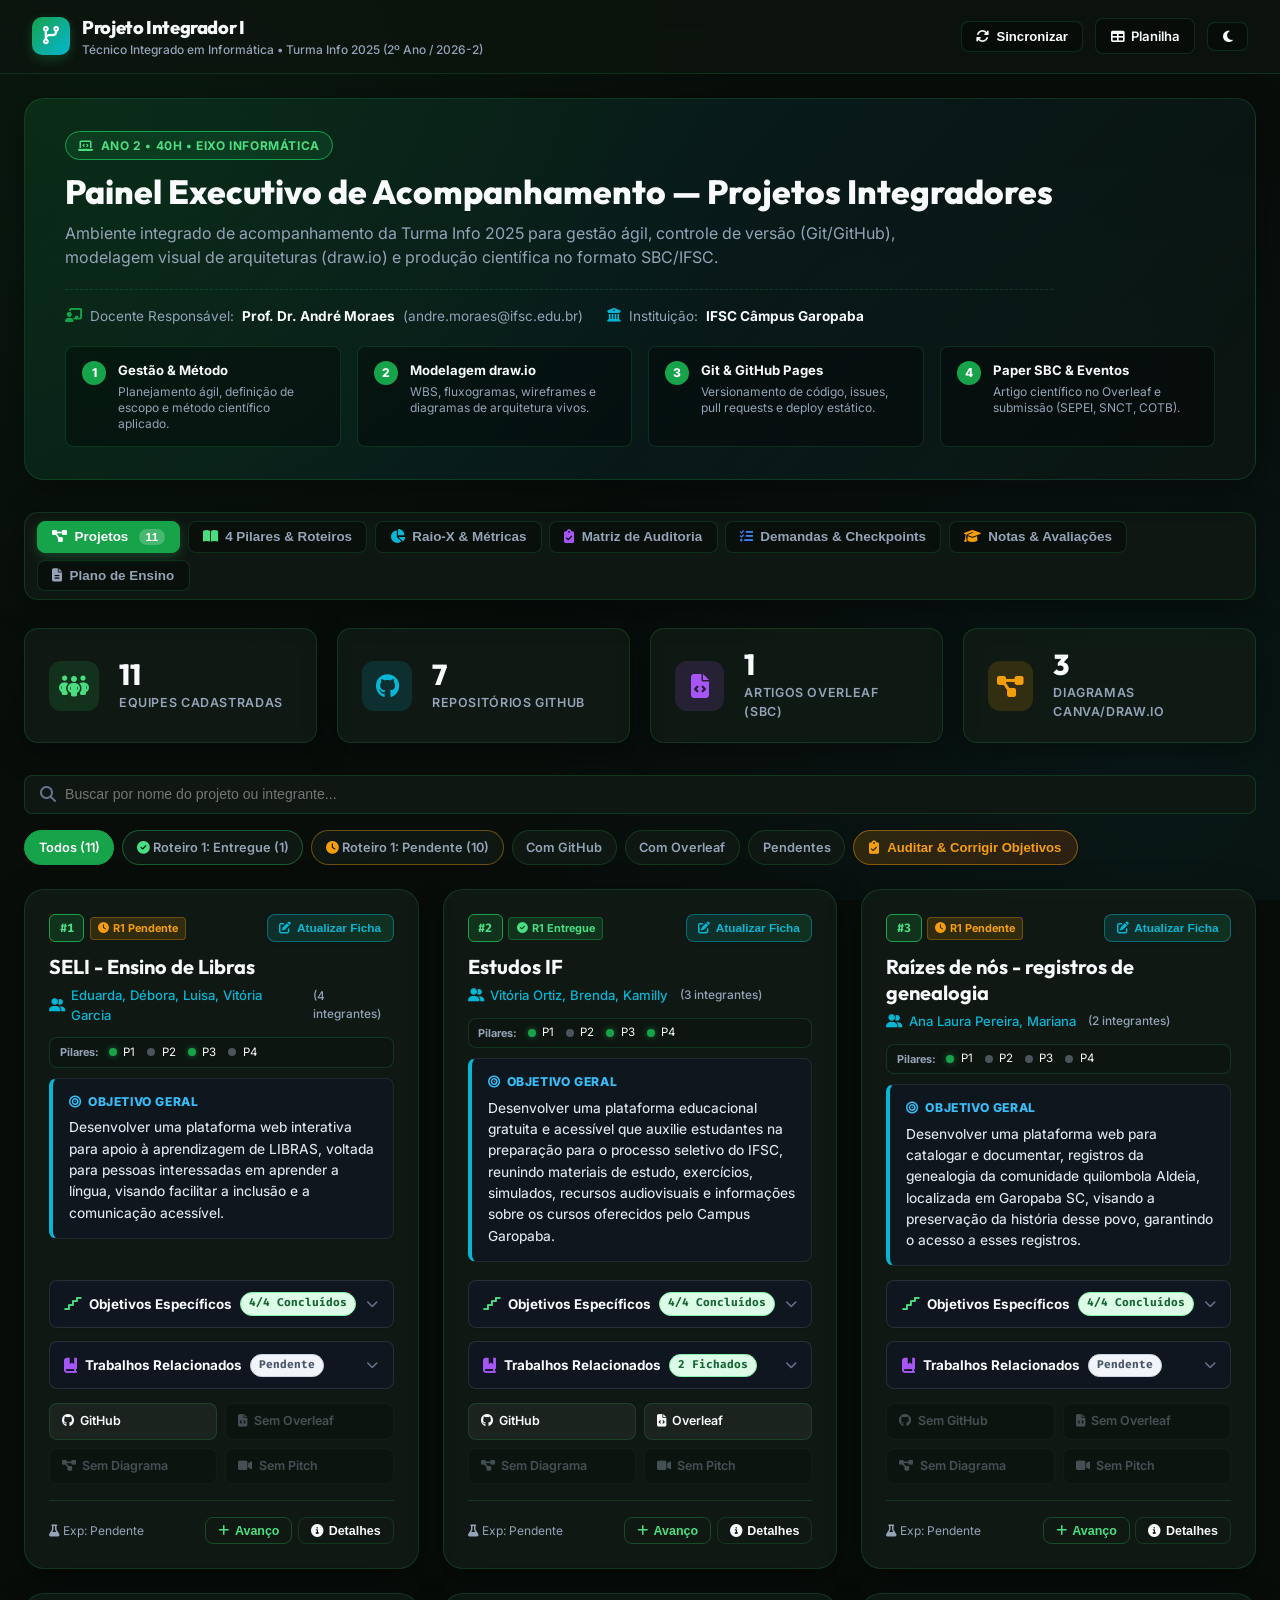
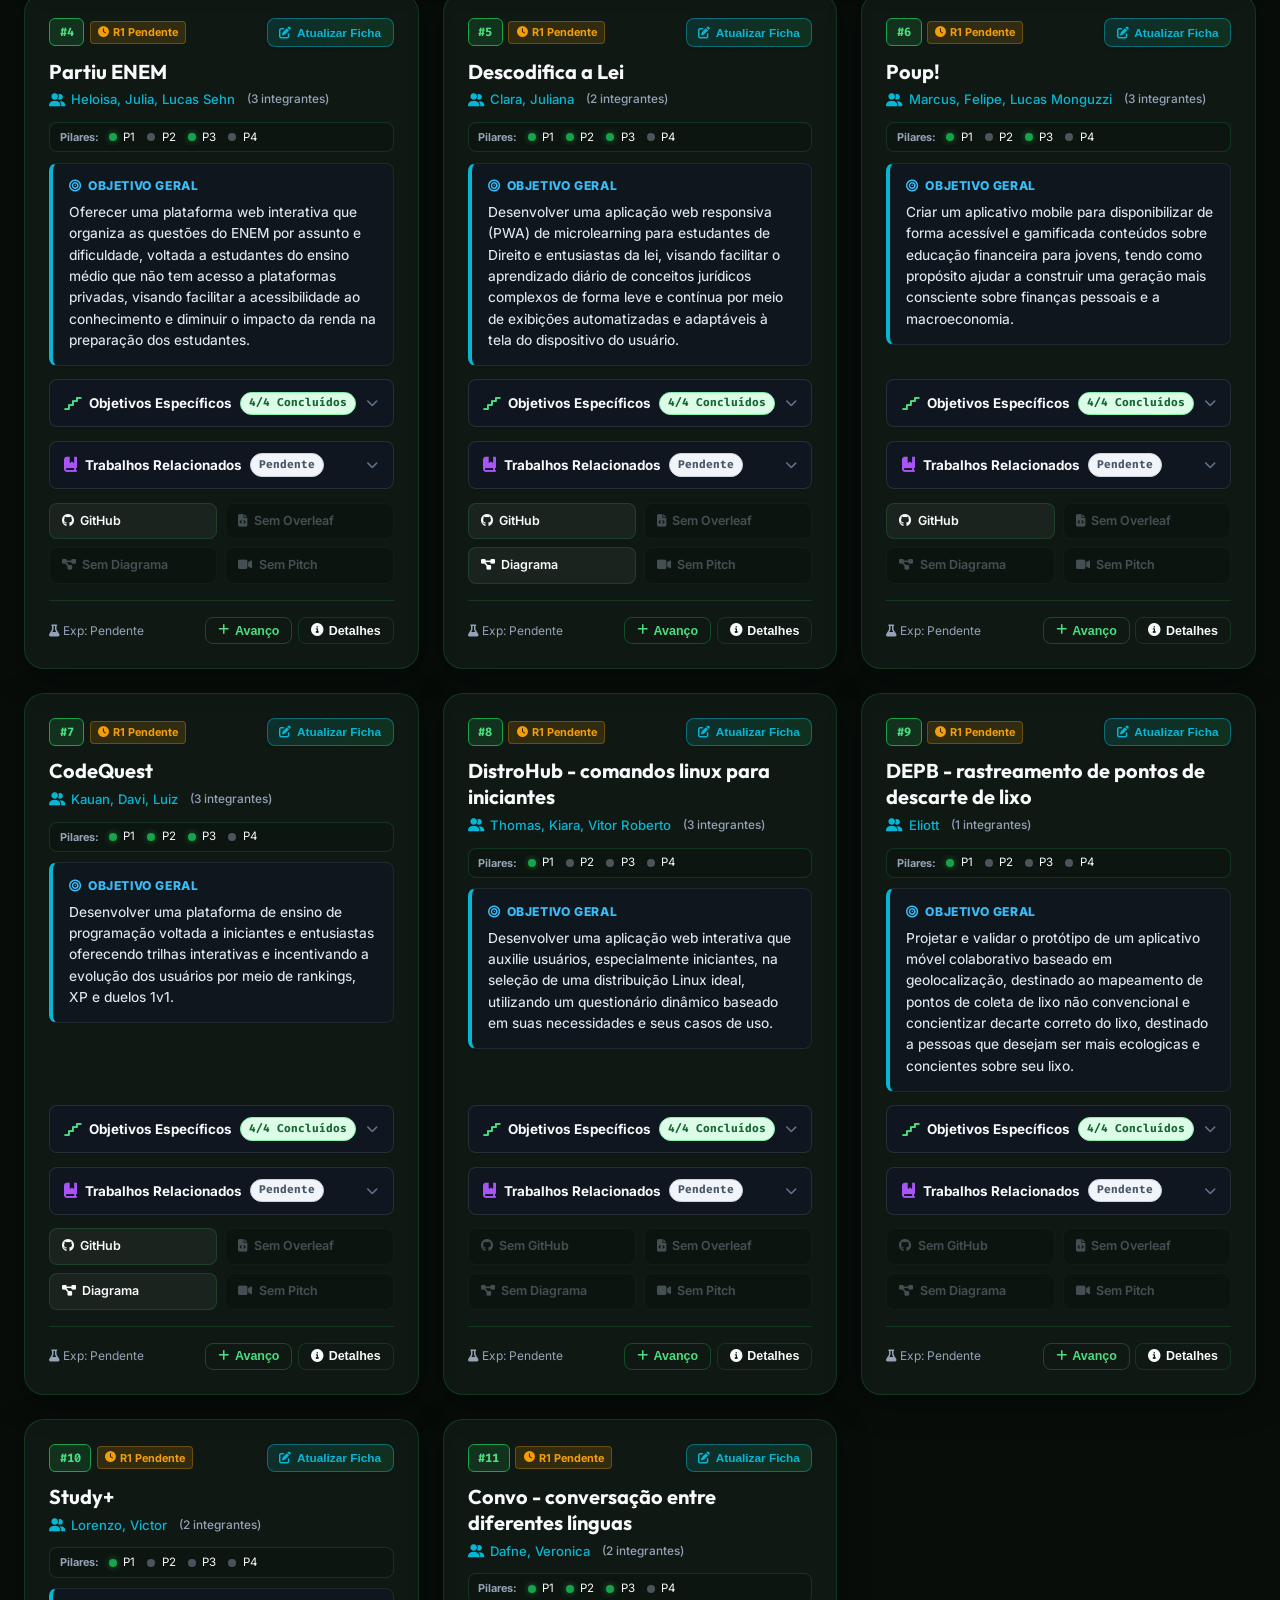
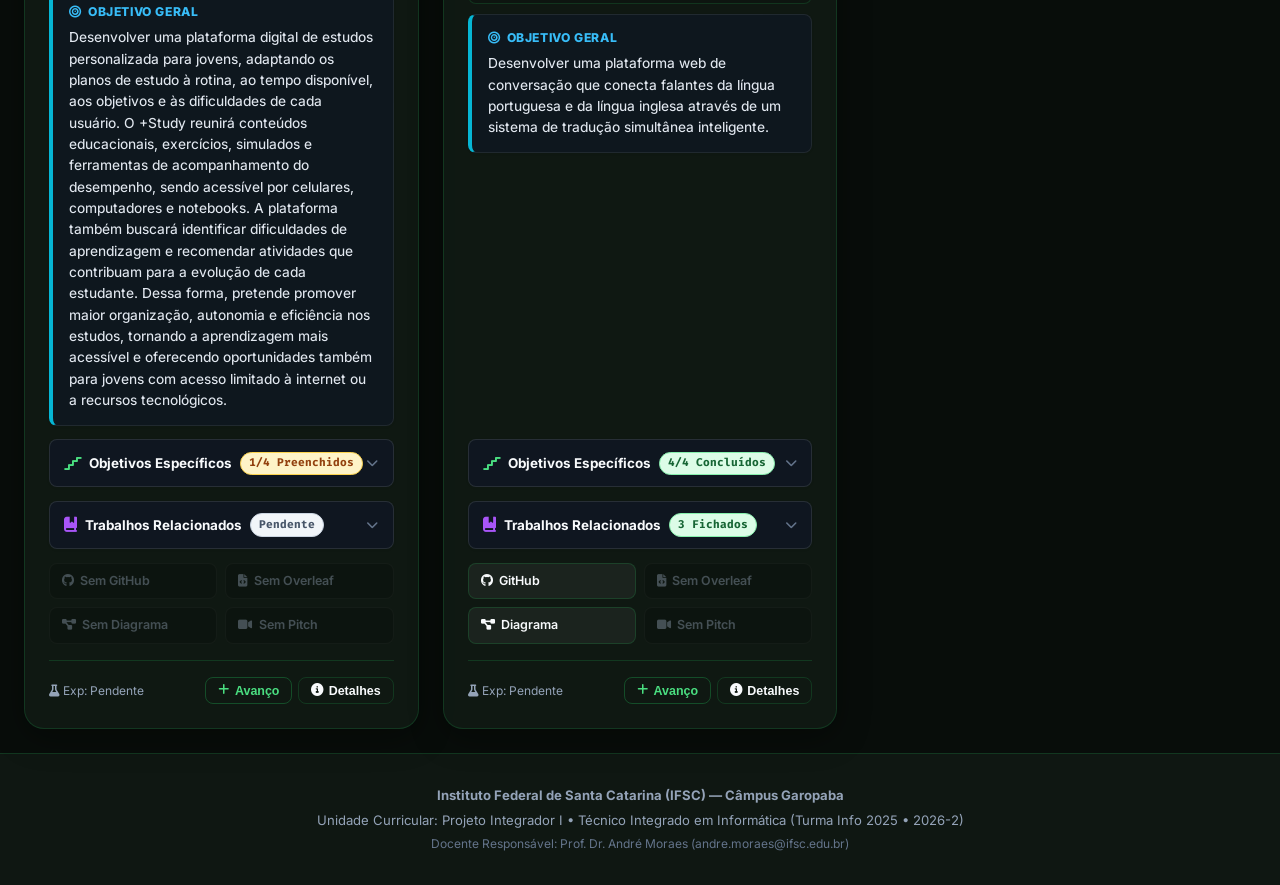
==== commit 7a409e50: "Adiciona botao Atualizar Ficha com destaque hover, sanfona de Trabalhos Relacionados e Painel de Aud" ====
--- a/2026-2/index.html
+++ b/2026-2/index.html
@@ -1305,6 +1305,183 @@
 
     [data-theme="dark"] .card-degrau-item.is-empty .card-degrau-text {
       color: #94a3b8;
+    }
+
+    /* Botão Atualizar Ficha no Canto Superior Direito do Card */
+    .card-header-right {
+      display: flex;
+      align-items: center;
+      gap: 0.5rem;
+    }
+
+    .btn-atualizar-ficha {
+      display: inline-flex;
+      align-items: center;
+      gap: 0.35rem;
+      background: linear-gradient(135deg, rgba(6, 182, 212, 0.15), rgba(34, 197, 94, 0.15));
+      color: var(--accent-cyan);
+      border: 1px solid rgba(6, 182, 212, 0.45);
+      padding: 0.38rem 0.72rem;
+      border-radius: var(--radius-sm);
+      font-size: 0.74rem;
+      font-weight: 700;
+      cursor: pointer;
+      white-space: nowrap;
+      transition: all 0.24s cubic-bezier(0.34, 1.56, 0.64, 1);
+      box-shadow: 0 1px 4px rgba(0, 0, 0, 0.1);
+      transform-origin: top right;
+    }
+
+    [data-theme="light"] .btn-atualizar-ficha {
+      background: linear-gradient(135deg, rgba(2, 132, 199, 0.12), rgba(22, 163, 74, 0.12));
+      color: #0284c7;
+      border-color: rgba(2, 132, 199, 0.45);
+    }
+
+    .btn-atualizar-ficha:hover {
+      transform: scale(1.12);
+      background: linear-gradient(135deg, #06b6d4, #16a34a);
+      color: #ffffff !important;
+      border-color: transparent;
+      box-shadow: 0 6px 18px rgba(6, 182, 212, 0.5);
+      z-index: 5;
+    }
+
+    .btn-atualizar-ficha:active {
+      transform: scale(1.04);
+    }
+
+    /* Listagem Expansiva dos Trabalhos Relacionados nos Cards */
+    .project-card-expandable-related {
+      margin-bottom: 0.85rem;
+    }
+
+    .project-card-expandable-related[open] {
+      border-color: #8b5cf6;
+      box-shadow: 0 4px 12px rgba(139, 92, 246, 0.12);
+    }
+
+    [data-theme="dark"] .project-card-expandable-related[open] {
+      border-color: rgba(168, 85, 247, 0.5);
+    }
+
+    .project-card-expandable-related[open] .summary-chevron {
+      color: #8b5cf6;
+      transform: rotate(180deg);
+    }
+
+    .expandable-related-body {
+      padding: 0.75rem 0.9rem;
+      background: #f8fafc;
+      border-top: 1px solid #e2e8f0;
+      animation: fadeInDegraus 0.2s ease;
+    }
+
+    [data-theme="dark"] .expandable-related-body {
+      background: rgba(0, 0, 0, 0.28);
+      border-top-color: rgba(255, 255, 255, 0.08);
+    }
+
+    .card-related-text {
+      margin: 0;
+      font-size: 0.81rem;
+      line-height: 1.5;
+      color: #334155;
+      max-height: 170px;
+      overflow-y: auto;
+      white-space: pre-line;
+      word-break: break-word;
+      padding-right: 0.25rem;
+    }
+
+    [data-theme="dark"] .card-related-text {
+      color: #cbd5e1;
+    }
+
+    .card-related-footer {
+      display: flex;
+      justify-content: space-between;
+      align-items: center;
+      margin-top: 0.6rem;
+      padding-top: 0.5rem;
+      border-top: 1px dashed var(--border-color);
+      font-size: 0.74rem;
+    }
+
+    .card-related-hint {
+      color: var(--accent-purple);
+      font-weight: 600;
+      display: inline-flex;
+      align-items: center;
+      gap: 0.3rem;
+    }
+
+    .btn-detail-link {
+      background: transparent;
+      border: none;
+      color: var(--accent-cyan);
+      font-size: 0.75rem;
+      font-weight: 700;
+      cursor: pointer;
+      display: inline-flex;
+      align-items: center;
+      gap: 0.25rem;
+      padding: 0.2rem 0.4rem;
+      border-radius: 4px;
+      transition: background 0.15s ease;
+    }
+
+    .btn-detail-link:hover {
+      background: rgba(6, 182, 212, 0.12);
+      text-decoration: underline;
+    }
+
+    .card-related-empty {
+      display: flex;
+      align-items: flex-start;
+      gap: 0.5rem;
+      color: var(--text-muted);
+      font-size: 0.8rem;
+      line-height: 1.45;
+      padding: 0.3rem 0;
+      font-style: italic;
+    }
+
+    /* Botão de Auditoria e Correção Geral de Objetivos */
+    .btn-auditoria-objetivos {
+      display: inline-flex;
+      align-items: center;
+      gap: 0.5rem;
+      background: linear-gradient(135deg, rgba(245, 158, 11, 0.16), rgba(234, 88, 12, 0.16));
+      color: #f59e0b;
+      border: 1px solid rgba(245, 158, 11, 0.45);
+      padding: 0.5rem 0.95rem;
+      border-radius: 9999px;
+      font-size: 0.82rem;
+      font-weight: 700;
+      cursor: pointer;
+      transition: all 0.2s ease;
+      white-space: nowrap;
+      box-shadow: 0 1px 3px rgba(0, 0, 0, 0.1);
+    }
+
+    [data-theme="light"] .btn-auditoria-objetivos {
+      background: linear-gradient(135deg, rgba(245, 158, 11, 0.12), rgba(217, 119, 6, 0.15));
+      color: #b45309;
+      border-color: rgba(217, 119, 6, 0.45);
+    }
+
+    .btn-auditoria-objetivos:hover {
+      background: linear-gradient(135deg, #f59e0b, #ea580c);
+      color: #ffffff;
+      border-color: transparent;
+      transform: translateY(-2px);
+      box-shadow: 0 4px 14px rgba(245, 158, 11, 0.4);
+    }
+
+    .modal-card-wide {
+      max-width: 980px;
+      width: 95%;
     }
 
     .project-links-grid {
@@ -1670,6 +1847,9 @@
           <span class="pill" onclick="setFilter('com-github', this)">Com GitHub</span>
           <span class="pill" onclick="setFilter('com-overleaf', this)">Com Overleaf</span>
           <span class="pill" onclick="setFilter('pendentes', this)">Pendentes</span>
+          <button class="btn-auditoria-objetivos" onclick="abrirModalAuditoriaGeralObjetivos()" title="Painel consolidado para o professor auditar e corrigir os objetivos das 11 equipes">
+            <i class="fa-solid fa-clipboard-check"></i> <strong>Auditar &amp; Corrigir Objetivos</strong>
+          </button>
         </div>
       </div>
 
@@ -2008,6 +2188,16 @@
       <button class="modal-close" onclick="closeModal()"><i class="fa-solid fa-xmark"></i></button>
       <div id="modalContent">
         <!-- Injetado via JS -->
+      </div>
+    </div>
+  </div>
+
+  <!-- Modal de Auditoria e Correção Consolidada de Objetivos -->
+  <div id="auditoriaObjetivosModal" class="modal-overlay" onclick="fecharModalAuditoria(event)">
+    <div class="modal-card modal-card-wide" onclick="event.stopPropagation()">
+      <button class="modal-close" onclick="fecharModalAuditoria()"><i class="fa-solid fa-xmark"></i></button>
+      <div id="auditoriaObjetivosContent">
+        <!-- Injetado dinamicamente via JS -->
       </div>
     </div>
   </div>
@@ -2592,6 +2782,12 @@
 
         const hasObjGeralReal = objInfo.geral && objInfo.geral.length > 15 && objInfo.geral !== 'Objetivo em consolidação junto aos docentes orientadores.';
 
+        const hasRelated = !!p.relatedWorks && 
+                           p.relatedWorks.trim().length > 25 && 
+                           !p.relatedWorks.toLowerCase().includes('pendente de inserção');
+        const relArticlesCount = hasRelated ? Math.max(1, (p.relatedWorks.match(/(?:^|\n)\s*(?:\d+[\)\.\-]|[A-ZÁÉÍÓÚ\s]{3,}[\,\.])/g) || []).length) : 0;
+        const relatedCountTxt = hasRelated ? (relArticlesCount >= 2 ? `${relArticlesCount} Fichados` : 'Fichado') : 'Pendente';
+
         return `
           <div class="project-card">
             <div>
@@ -2604,10 +2800,17 @@
                   }
                   ${objBadge}
                 </div>
-                <span style="font-size: 0.75rem; color: var(--text-muted);"><i class="fa-solid fa-users"></i> ${p.team.split(',').length} integrantes</span>
+                <div class="card-header-right">
+                  <button class="btn-atualizar-ficha" onclick="if(window.PI1) PI1.abrirModalEditarFicha(${p.id}); else openModal(${p.id});" title="Atualizar objetivos, link do Overleaf e dados da equipe #${p.id}">
+                    <i class="fa-solid fa-pen-to-square"></i> Atualizar Ficha
+                  </button>
+                </div>
               </div>
               <h3 class="project-title">${escapeHtml(p.title)}</h3>
-              <div class="project-team"><i class="fa-solid fa-user-group"></i> ${escapeHtml(p.team)}</div>
+              <div class="project-team">
+                <i class="fa-solid fa-user-group"></i> ${escapeHtml(p.team)}
+                <span style="font-size: 0.74rem; color: var(--text-muted); margin-left: 0.35rem;">(${p.team.split(',').length} integrantes)</span>
+              </div>
 
               <!-- Mini Rastreador dos 4 Pilares -->
               <div class="pilares-mini-tracker" title="Conformidade da equipe nos 4 Pilares Pedagógicos da disciplina">
@@ -2658,6 +2861,36 @@
                 </div>
               </details>
 
+              <!-- Listagem Expansiva dos Trabalhos Relacionados (COTB/SBC) -->
+              <details class="project-card-expandable-objectives project-card-expandable-related" id="details-rel-${p.id}">
+                <summary class="expandable-summary" title="Clique para expandir e ver os Trabalhos Relacionados fichados pela equipe">
+                  <span class="summary-title">
+                    <i class="fa-solid fa-book-bookmark" style="color:var(--accent-purple);"></i>
+                    <span>Trabalhos Relacionados</span>
+                    <span class="degraus-count-tag ${hasRelated ? 'complete' : 'empty'}">${relatedCountTxt}</span>
+                  </span>
+                  <i class="fa-solid fa-chevron-down summary-chevron"></i>
+                </summary>
+                <div class="expandable-related-body">
+                  ${hasRelated ? `
+                    <div class="card-related-content">
+                      <p class="card-related-text">${escapeHtml(p.relatedWorks)}</p>
+                    </div>
+                    <div class="card-related-footer">
+                      <span class="card-related-hint"><i class="fa-solid fa-file-lines"></i> Fichamento COTB / Seção 2</span>
+                      <button class="btn-detail-link" onclick="openModal(${p.id})">
+                        <i class="fa-solid fa-expand"></i> Ver Completo
+                      </button>
+                    </div>
+                  ` : `
+                    <div class="card-related-empty">
+                      <i class="fa-solid fa-clock" style="color:var(--accent-amber);"></i>
+                      <span>Pendente de inserção pela equipe (Roteiro 2 • SBC/COTB).</span>
+                    </div>
+                  `}
+                </div>
+              </details>
+
               <div class="project-links-grid">
                 <a href="${p.github || '#'}" target="_blank" class="link-btn ${hasGithub ? 'active' : 'disabled'}">
                   <i class="fa-brands fa-github"></i> ${hasGithub ? 'GitHub' : 'Sem GitHub'}
@@ -2681,9 +2914,6 @@
                       <i class="fa-solid fa-clipboard-check"></i> Avaliar
                     </button>
                   ` : ''}
-                  <button class="btn-detail" onclick="if(window.PI1) PI1.abrirModalEditarFicha(${p.id}); else openModal(${p.id});" style="color:var(--accent-cyan);border-color:rgba(6,182,212,0.3);" title="Editar objetivos, Overleaf e links do projeto">
-                    <i class="fa-solid fa-pen-to-square"></i> Ficha
-                  </button>
                   <button class="btn-detail" onclick="if(window.PI1) PI1.abrirModalAvanco(${p.id}); else openModal(${p.id});" style="color:var(--ifsc-green-light);border-color:rgba(34,197,94,0.3);" title="Registrar avanço ou reportar bloqueio">
                     <i class="fa-solid fa-plus"></i> Avanço
                   </button>
@@ -3056,6 +3286,216 @@
       }
     }
 
+    // 5b. Painel Consolidado de Auditoria e Correção de Objetivos (Docente)
+    function abrirModalAuditoriaGeralObjetivos(filtro = 'todos') {
+      const data = window.projectsData || projectsData;
+      const modal = document.getElementById("auditoriaObjetivosModal");
+      const content = document.getElementById("auditoriaObjetivosContent");
+      if (!modal || !content) return;
+
+      const avaliacoes = (window.PI1 && window.PI1.state && window.PI1.state.avaliacoes) ? window.PI1.state.avaliacoes : [];
+      const isDocente = window.PI1 && window.PI1.state && window.PI1.state.usuario && window.PI1.state.usuario.papel === 'docente';
+
+      let totalComGeral = 0;
+      let total4Degraus = 0;
+      let totalAvaliados = 0;
+
+      data.forEach(p => {
+        const objI = (window.decomporObjetivos || decomporObjetivosLocal)(p.objective);
+        if (objI.geral && objI.geral.length > 15 && objI.geral !== 'Objetivo em consolidação junto aos docentes orientadores.') totalComGeral++;
+        if (objI.especificos.filter(Boolean).length === 4) total4Degraus++;
+        if (avaliacoes.some(a => Number(a.projeto) === p.id && a.tipo === 'objetivos')) totalAvaliados++;
+      });
+
+      const filtered = data.filter(p => {
+        const objI = (window.decomporObjetivos || decomporObjetivosLocal)(p.objective);
+        const aval = avaliacoes.find(a => Number(a.projeto) === p.id && a.tipo === 'objetivos');
+        const r1Ok = (p.overleaf && p.overleaf.length > 5) && (objI.geral && objI.geral.length > 15);
+        if (filtro === 'pendentes-avaliacao') return !aval;
+        if (filtro === 'avaliados') return !!aval;
+        if (filtro === 'aprovados') return aval && aval.status === 'aprovado';
+        if (filtro === 'ajustar') return aval && aval.status === 'ajustar';
+        if (filtro === 'incompletos') return !r1Ok || objI.especificos.filter(Boolean).length < 4;
+        return true;
+      });
+
+      content.innerHTML = `
+        <div style="margin-bottom: 1.5rem; padding-bottom: 1rem; border-bottom: 1px solid var(--border-color);">
+          <div style="display:flex;justify-content:space-between;align-items:flex-start;flex-wrap:wrap;gap:1rem;">
+            <div>
+              <span class="proj-badge" style="background:rgba(245,158,11,0.15);color:var(--accent-amber);border-color:rgba(245,158,11,0.4);">
+                <i class="fa-solid fa-graduation-cap"></i> PAINEL DOCENTE DE AUDITORIA &amp; CORREÇÃO
+              </span>
+              <h2 style="font-family:'Outfit',sans-serif;font-size:1.45rem;font-weight:700;margin-top:0.4rem;color:var(--text-main);">
+                Auditoria Consolidada de Objetivos (Roteiro 1)
+              </h2>
+              <p style="color:var(--text-muted);font-size:0.86rem;margin-top:0.25rem;">
+                Avalie o Objetivo Geral (verbo no infinitivo + delimitação) e os 4 Degraus Metodológicos de cada uma das 11 equipes.
+              </p>
+            </div>
+            <div style="display:flex;gap:0.5rem;flex-wrap:wrap;">
+              <button class="btn-detail" onclick="toggleTodosDegrausModal(this)" id="btn-toggle-todos-degraus">
+                <i class="fa-solid fa-layer-group"></i> <span id="label-toggle-degraus">Expandir Todos os Degraus</span>
+              </button>
+            </div>
+          </div>
+
+          <!-- Indicadores Resumidos da Turma -->
+          <div style="display:grid;grid-template-columns:repeat(auto-fit, minmax(180px, 1fr));gap:0.75rem;margin-top:1.25rem;">
+            <div style="background:var(--bg-card);padding:0.75rem 1rem;border-radius:var(--radius-sm);border:1px solid var(--border-color);">
+              <div style="font-size:0.74rem;color:var(--text-muted);font-weight:700;text-transform:uppercase;">Total de Equipes</div>
+              <div style="font-size:1.3rem;font-weight:800;color:var(--text-main);">${data.length} Equipes</div>
+            </div>
+            <div style="background:var(--bg-card);padding:0.75rem 1rem;border-radius:var(--radius-sm);border:1px solid var(--border-color);">
+              <div style="font-size:0.74rem;color:var(--text-muted);font-weight:700;text-transform:uppercase;">Objetivo Geral Definido</div>
+              <div style="font-size:1.3rem;font-weight:800;color:var(--ifsc-green-light);">${totalComGeral} / ${data.length}</div>
+            </div>
+            <div style="background:var(--bg-card);padding:0.75rem 1rem;border-radius:var(--radius-sm);border:1px solid var(--border-color);">
+              <div style="font-size:0.74rem;color:var(--text-muted);font-weight:700;text-transform:uppercase;">4 Degraus Completos</div>
+              <div style="font-size:1.3rem;font-weight:800;color:var(--accent-cyan);">${total4Degraus} / ${data.length}</div>
+            </div>
+            <div style="background:var(--bg-card);padding:0.75rem 1rem;border-radius:var(--radius-sm);border:1px solid var(--border-color);">
+              <div style="font-size:0.74rem;color:var(--text-muted);font-weight:700;text-transform:uppercase;">Avaliados com Rubrica</div>
+              <div style="font-size:1.3rem;font-weight:800;color:var(--accent-amber);">${totalAvaliados} / ${data.length}</div>
+            </div>
+          </div>
+
+          <!-- Pílulas de Filtro no Modal -->
+          <div style="display:flex;gap:0.4rem;flex-wrap:wrap;margin-top:1.25rem;">
+            <button class="pill ${filtro === 'todos' ? 'active' : ''}" onclick="abrirModalAuditoriaGeralObjetivos('todos')">Todos (${data.length})</button>
+            <button class="pill ${filtro === 'pendentes-avaliacao' ? 'active' : ''}" onclick="abrirModalAuditoriaGeralObjetivos('pendentes-avaliacao')">Pendentes de Avaliação (${data.length - totalAvaliados})</button>
+            <button class="pill ${filtro === 'avaliados' ? 'active' : ''}" onclick="abrirModalAuditoriaGeralObjetivos('avaliados')">Já Avaliados (${totalAvaliados})</button>
+            <button class="pill ${filtro === 'incompletos' ? 'active' : ''}" onclick="abrirModalAuditoriaGeralObjetivos('incompletos')">Com Pendências</button>
+          </div>
+        </div>
+
+        <!-- Lista Consolidada das Equipes -->
+        <div style="display:flex;flex-direction:column;gap:1.25rem;">
+          ${filtered.map(p => {
+            const objI = (window.decomporObjetivos || decomporObjetivosLocal)(p.objective);
+            const espCount = objI.especificos.filter(Boolean).length;
+            const aval = avaliacoes.find(a => Number(a.projeto) === p.id && a.tipo === 'objetivos');
+            const hasOverleaf = !!p.overleaf && p.overleaf.length > 5;
+            const r1Ok = hasOverleaf && objI.geral && objI.geral.length > 15;
+
+            return `
+              <div style="background:var(--bg-card);border:1px solid var(--border-color);border-radius:var(--radius-md);padding:1.25rem;box-shadow:var(--shadow-sm);">
+                <div style="display:flex;justify-content:space-between;align-items:flex-start;flex-wrap:wrap;gap:0.75rem;margin-bottom:0.85rem;">
+                  <div>
+                    <div style="display:flex;gap:0.4rem;align-items:center;flex-wrap:wrap;">
+                      <span class="proj-badge">#${p.id}</span>
+                      <strong style="font-size:1.05rem;color:var(--text-main);">${escapeHtml(p.title)}</strong>
+                      ${r1Ok ? 
+                        `<span class="badge-r1-status ok"><i class="fa-solid fa-circle-check"></i> R1 Entregue</span>` : 
+                        `<span class="badge-r1-status pendente"><i class="fa-solid fa-clock"></i> R1 Pendente</span>`
+                      }
+                      <span class="degraus-count-tag ${espCount === 4 ? 'complete' : (espCount > 0 ? 'partial' : 'empty')}">
+                        ${espCount}/4 Degraus
+                      </span>
+                    </div>
+                    <div style="font-size:0.82rem;color:var(--text-muted);margin-top:0.25rem;">
+                      <i class="fa-solid fa-users"></i> ${escapeHtml(p.team)}
+                    </div>
+                  </div>
+
+                  <div style="display:flex;gap:0.5rem;align-items:center;flex-wrap:wrap;">
+                    ${p.overleaf ? `
+                      <a href="${p.overleaf}" target="_blank" class="link-btn active" style="font-size:0.74rem;padding:0.3rem 0.6rem;">
+                        <i class="fa-solid fa-file-code"></i> Overleaf (/read/)
+                      </a>
+                    ` : `<span style="font-size:0.74rem;color:var(--text-dim);"><i class="fa-solid fa-file-excel"></i> Sem Overleaf</span>`}
+                    ${p.github ? `
+                      <a href="${p.github}" target="_blank" class="link-btn active" style="font-size:0.74rem;padding:0.3rem 0.6rem;">
+                        <i class="fa-brands fa-github"></i> GitHub
+                      </a>
+                    ` : ''}
+                    <button class="btn-detail" onclick="fecharModalAuditoria(); if(window.PI1) PI1.abrirModalAvaliarObjetivos(${p.id}); else openModal(${p.id});" style="background:rgba(245,158,11,0.15);color:#f59e0b;border-color:rgba(245,158,11,0.4);font-weight:700;">
+                      <i class="fa-solid fa-clipboard-check"></i> ${aval ? 'Editar Avaliação' : 'Avaliar Equipe'}
+                    </button>
+                  </div>
+                </div>
+
+                <!-- Bloco Objetivo Geral -->
+                <div style="background:#ffffff;border:1px solid #e2e8f0;border-left:4px solid #0284c7;border-radius:6px;padding:0.75rem 0.95rem;margin-bottom:0.75rem;">
+                  <div style="font-size:0.75rem;font-weight:800;color:#0369a1;text-transform:uppercase;margin-bottom:0.3rem;display:flex;justify-content:space-between;">
+                    <span><i class="fa-solid fa-bullseye"></i> Objetivo Geral</span>
+                    <span style="font-size:0.72rem;font-weight:600;color:#64748b;">${objI.geral ? objI.geral.length + ' caracteres' : 'Não informado'}</span>
+                  </div>
+                  <div style="font-size:0.86rem;color:#0f172a;line-height:1.55;font-weight:450;">
+                    ${escapeHtml(objI.geral || 'Nenhum objetivo geral registrado.')}
+                  </div>
+                </div>
+
+                <!-- Bloco 4 Degraus Metodológicos -->
+                <details class="audit-degraus-details" style="background:#f8fafc;border:1px solid #e2e8f0;border-radius:6px;padding:0.6rem 0.85rem;margin-bottom:0.75rem;" open>
+                  <summary style="font-size:0.8rem;font-weight:700;color:#334155;cursor:pointer;display:flex;justify-content:space-between;align-items:center;">
+                    <span><i class="fa-solid fa-stairs" style="color:var(--ifsc-green-light);"></i> 4 Degraus Específicos (${espCount}/4 Preenchidos)</span>
+                    <i class="fa-solid fa-chevron-down" style="font-size:0.75rem;color:#64748b;"></i>
+                  </summary>
+                  <div style="display:grid;grid-template-columns:repeat(auto-fit, minmax(220px, 1fr));gap:0.5rem;margin-top:0.6rem;">
+                    <div class="card-degrau-item ${objI.especificos[0] ? 'has-content' : 'is-empty'}">
+                      <div class="card-degrau-head"><span class="degrau-pill d1">Degrau 1 • Requisitos</span></div>
+                      <div class="card-degrau-text">${escapeHtml(objI.especificos[0] || 'Pendente')}</div>
+                    </div>
+                    <div class="card-degrau-item ${objI.especificos[1] ? 'has-content' : 'is-empty'}">
+                      <div class="card-degrau-head"><span class="degrau-pill d2">Degrau 2 • Modelagem</span></div>
+                      <div class="card-degrau-text">${escapeHtml(objI.especificos[1] || 'Pendente')}</div>
+                    </div>
+                    <div class="card-degrau-item ${objI.especificos[2] ? 'has-content' : 'is-empty'}">
+                      <div class="card-degrau-head"><span class="degrau-pill d3">Degrau 3 • Código</span></div>
+                      <div class="card-degrau-text">${escapeHtml(objI.especificos[2] || 'Pendente')}</div>
+                    </div>
+                    <div class="card-degrau-item ${objI.especificos[3] ? 'has-content' : 'is-empty'}">
+                      <div class="card-degrau-head"><span class="degrau-pill d4">Degrau 4 • Validação</span></div>
+                      <div class="card-degrau-text">${escapeHtml(objI.especificos[3] || 'Pendente')}</div>
+                    </div>
+                  </div>
+                </details>
+
+                <!-- Avaliação Atual e Parecer Docente -->
+                ${aval ? `
+                  <div style="background:rgba(34,197,94,0.06);border:1px solid rgba(34,197,94,0.3);border-radius:6px;padding:0.65rem 0.85rem;display:flex;justify-content:space-between;align-items:center;flex-wrap:wrap;gap:0.5rem;font-size:0.82rem;">
+                    <div>
+                      <strong style="color:var(--ifsc-green-light);"><i class="fa-solid fa-circle-check"></i> Avaliado (${aval.status === 'aprovado' ? 'Aprovado' : 'Ajustar'})</strong>
+                      ${aval.nota ? ` • <span style="font-weight:700;">Nota: ${aval.nota}</span>` : ''}
+                      ${aval.parecer ? `<div style="color:var(--text-muted);font-size:0.78rem;margin-top:0.2rem;">${escapeHtml(aval.parecer)}</div>` : ''}
+                    </div>
+                    <span style="font-size:0.72rem;color:var(--text-dim);">${aval.data ? String(aval.data).slice(0, 10) : ''}</span>
+                  </div>
+                ` : `
+                  <div style="font-size:0.78rem;color:var(--text-dim);font-style:italic;">
+                    <i class="fa-solid fa-hourglass-half"></i> Nenhuma avaliação formal registrada para esta equipe até o momento.
+                  </div>
+                `}
+              </div>
+            `;
+          }).join('')}
+        </div>
+      `;
+
+      modal.classList.add("open");
+    }
+
+    function fecharModalAuditoria(e) {
+      if (!e || e.target.id === "auditoriaObjetivosModal" || e.target.closest(".modal-close")) {
+        const m = document.getElementById("auditoriaObjetivosModal");
+        if (m) m.classList.remove("open");
+      }
+    }
+
+    function toggleTodosDegrausModal(btn) {
+      const details = document.querySelectorAll("#auditoriaObjetivosContent .audit-degraus-details");
+      const label = document.getElementById("label-toggle-degraus");
+      if (!details.length) return;
+      const anyClosed = Array.from(details).some(d => !d.open);
+      details.forEach(d => d.open = anyClosed);
+      if (label) label.innerText = anyClosed ? "Recolher Todos os Degraus" : "Expandir Todos os Degraus";
+    }
+
+    window.abrirModalAuditoriaGeralObjetivos = abrirModalAuditoriaGeralObjetivos;
+    window.fecharModalAuditoria = fecharModalAuditoria;
+    window.toggleTodosDegrausModal = toggleTodosDegrausModal;
+
     // 6. Controles de Abas e Filtros
     function switchTab(tabId) {
       document.querySelectorAll(".tab-content").forEach(el => el.classList.remove("active"));
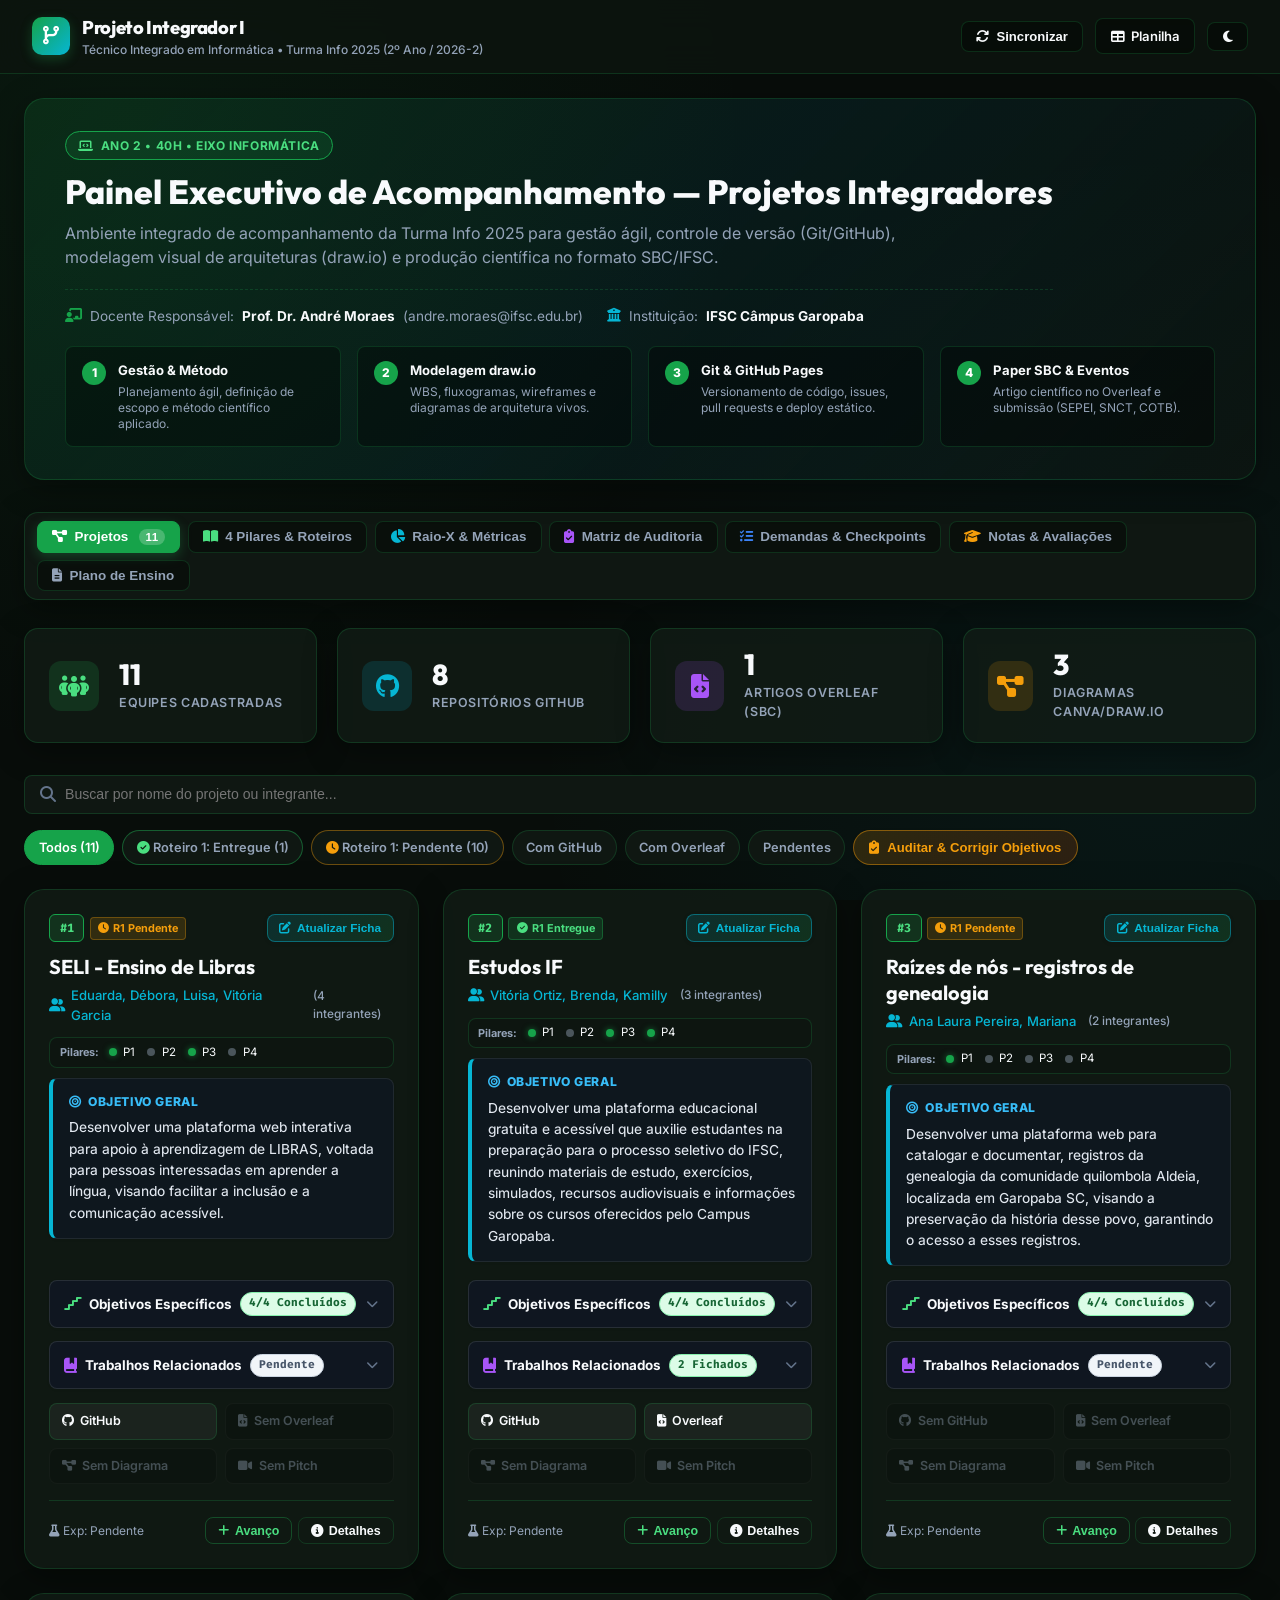
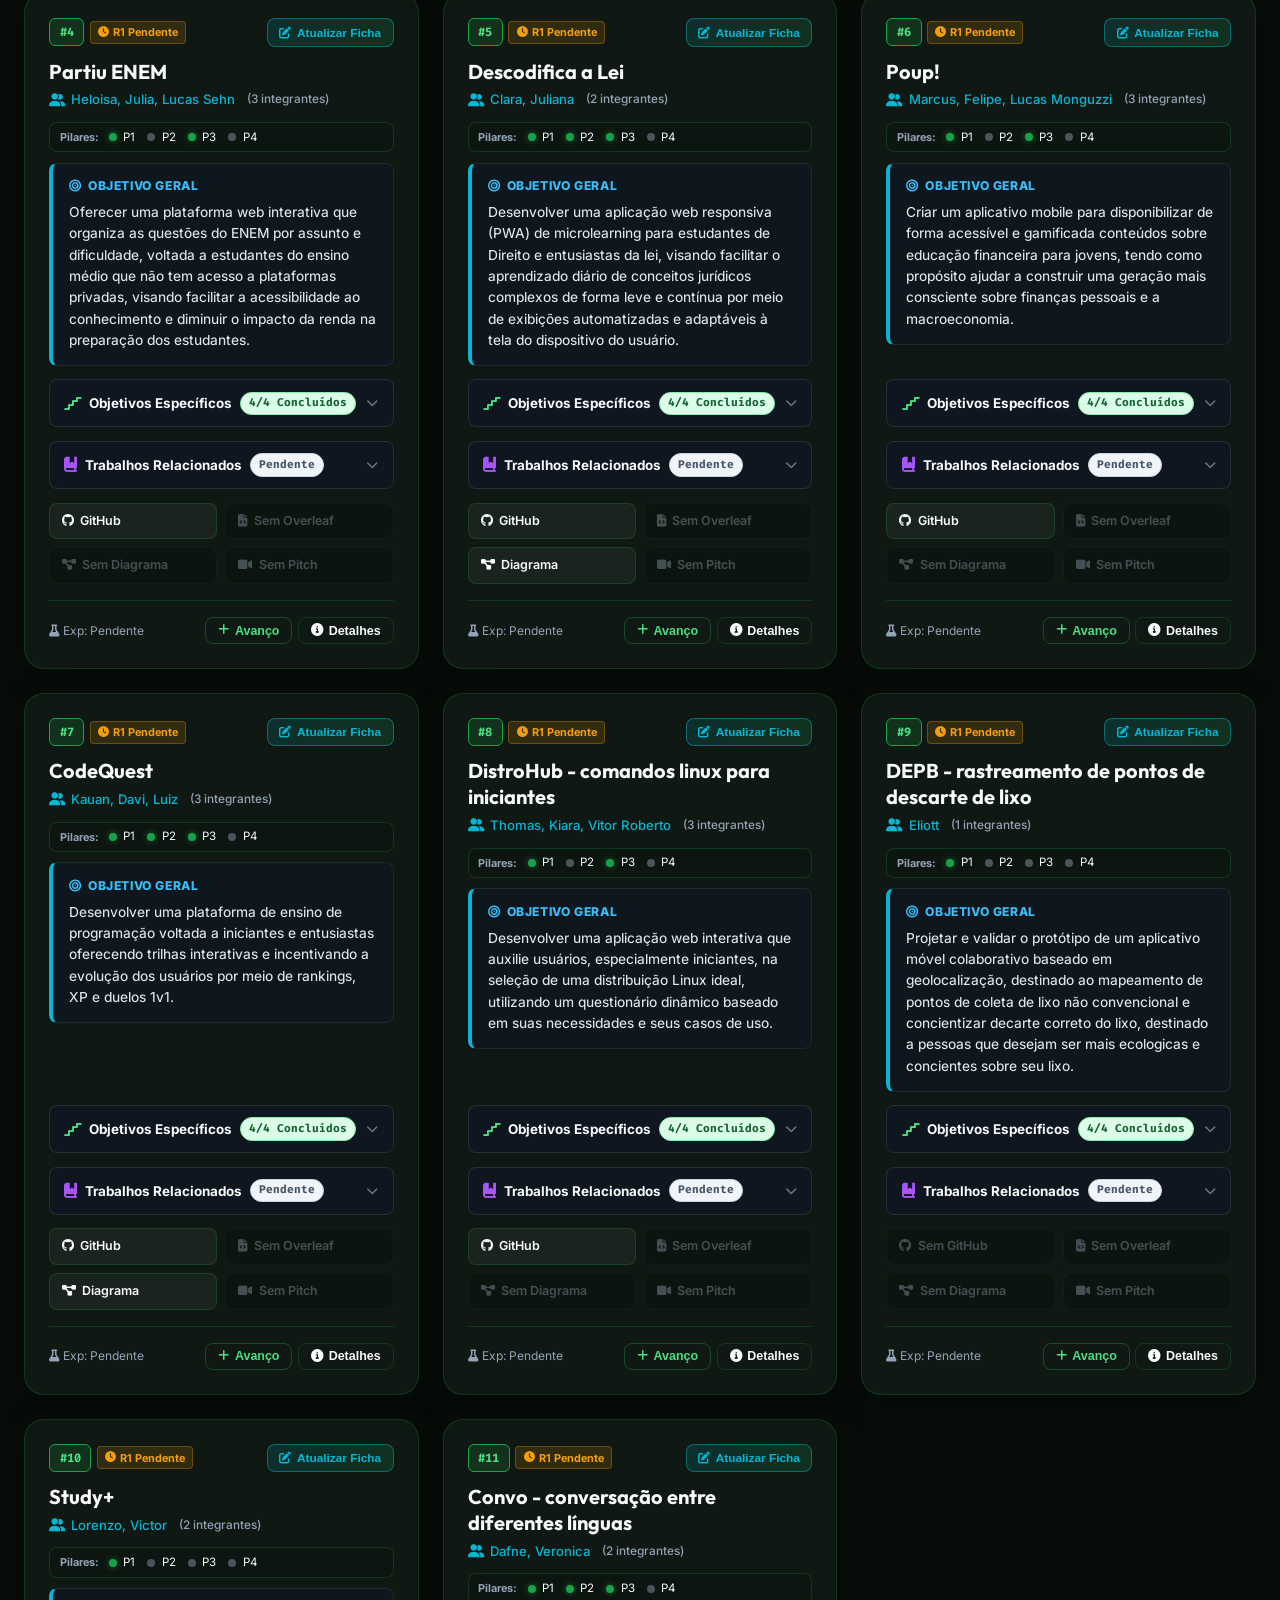
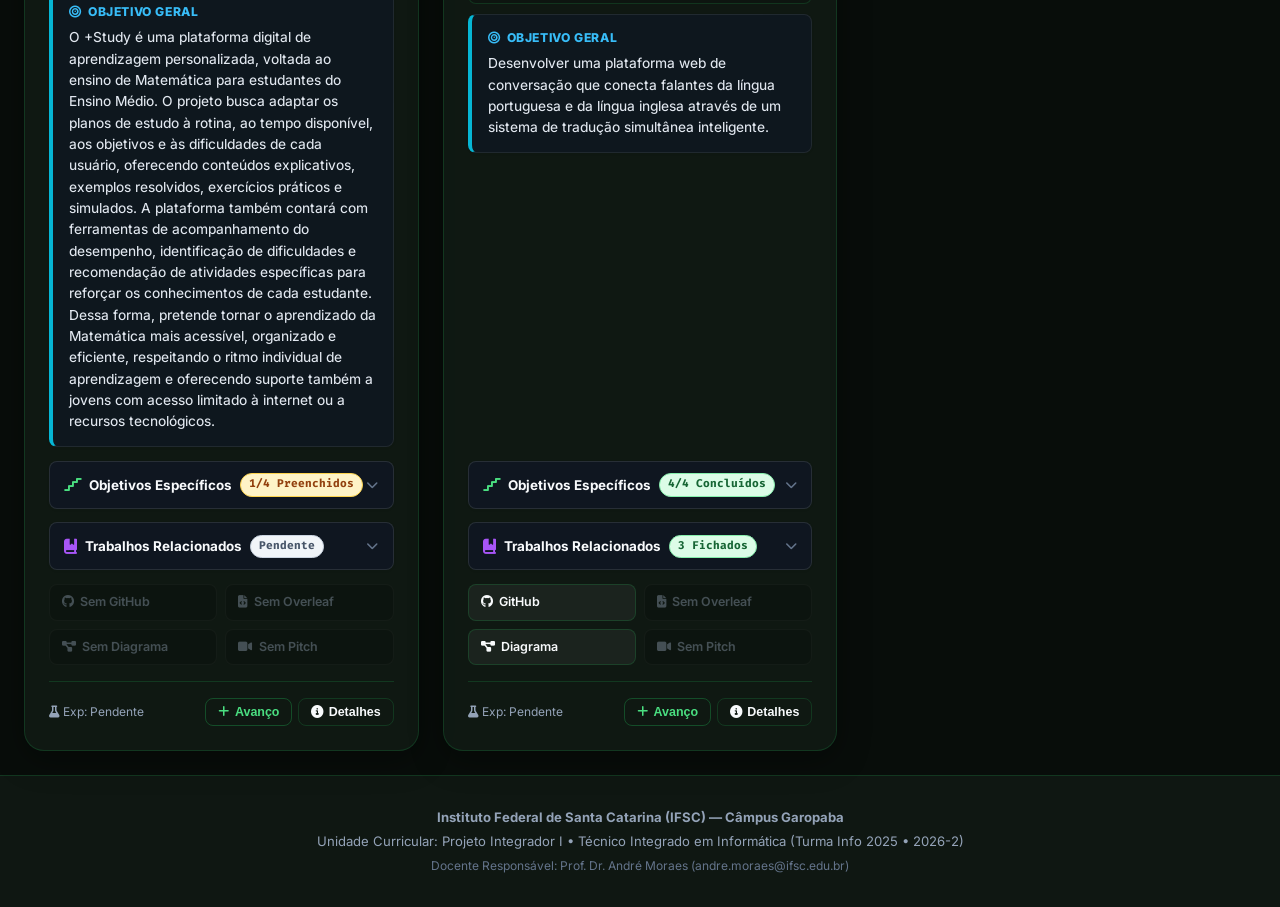
==== commit 66719898: "chore(sync): sincroniza dados da planilha de projetos PI-1 [skip ci]" ====
--- a/2026-2/index.html
+++ b/2026-2/index.html
@@ -2480,7 +2480,7 @@
     "rawTitle": "DistroHub - comandos linux para iniciantes",
     "team": "Thomas, Kiara, Vitor Roberto",
     "objective": "Objetivo Geral:\nDesenvolver uma aplicação web interativa que auxilie usuários, especialmente iniciantes, na seleção de uma distribuição Linux ideal, utilizando um questionário dinâmico baseado em suas necessidades e seus casos de uso.\n\nObjetivos Específicos:\n1. Degrau 1 (Requisitos & Diagnóstico): Mapear as principais necessidades e casos de uso dos usuários e determinar as melhores distribuições para cada caso; Coletar informações de cada distro para serem postas no site.\n2. Degrau 2 (Modelagem & Wireframe): Modelar a sequencia de perguntas e respostas do questionário em relação às necessidades especificas que determinaram a melhor distribuição para o usuário; Fazer o design do site.\n3. Degrau 3 (Implementação & Código): Desenvolver o site e o sistema do questionário por meio de HTML, JavaScript e Git.\n4. Degrau 4 (Validação & Testes): Validar a usabilidade e a interatividade do site através de testes com alunos do curso de informática, coletando métricas de satisfação com o resultado e de facilidade de uso.",
-    "github": "",
+    "github": "https://github.com/WiiCalamity/DistroHub.git",
     "overleaf": "",
     "canva": "",
     "pitch": "",
@@ -2553,7 +2553,7 @@
     "title": "Study+",
     "rawTitle": "Study+",
     "team": "Lorenzo, Victor",
-    "objective": "Objetivo Geral:\nDesenvolver uma plataforma digital de estudos personalizada para jovens, adaptando os planos de estudo à rotina, ao tempo disponível, aos objetivos e às dificuldades de cada usuário. O +Study reunirá conteúdos educacionais, exercícios, simulados e ferramentas de acompanhamento do desempenho, sendo acessível por celulares, computadores e notebooks. A plataforma também buscará identificar dificuldades de aprendizagem e recomendar atividades que contribuam para a evolução de cada estudante. Dessa forma, pretende promover maior organização, autonomia e eficiência nos estudos, tornando a aprendizagem mais acessível e oferecendo oportunidades também para jovens com acesso limitado à internet ou a recursos tecnológicos.\n\nObjetivos Específicos:\n1. Degrau 1 (Requisitos & Diagnóstico): Mapear as rotinas dos jovens estudantes, identificar suas principais dificuldades de aprendizagem, levantar os recursos disponíveis e investigar suas necessidades reais de estudo, a fim de desenvolver uma plataforma digital personalizada que promova organização, autonomia e acessibilidade na aprendizagem.",
+    "objective": "Objetivo Geral:\nO +Study é uma plataforma digital de aprendizagem personalizada, voltada ao ensino de Matemática para estudantes do Ensino Médio. O projeto busca adaptar os planos de estudo à rotina, ao tempo disponível, aos objetivos e às dificuldades de cada usuário, oferecendo conteúdos explicativos, exemplos resolvidos, exercícios práticos e simulados. A plataforma também contará com ferramentas de acompanhamento do desempenho, identificação de dificuldades e recomendação de atividades específicas para reforçar os conhecimentos de cada estudante. Dessa forma, pretende tornar o aprendizado da Matemática mais acessível, organizado e eficiente, respeitando o ritmo individual de aprendizagem e oferecendo suporte também a jovens com acesso limitado à internet ou a recursos tecnológicos.\n\nObjetivos Específicos:\n1. Degrau 1 (Requisitos & Diagnóstico): Mapear as rotinas dos jovens estudantes do Ensino Médio, identificar suas principais dificuldades na aprendizagem de Matemática, levantar os recursos tecnológicos disponíveis e investigar suas necessidades reais de estudo, a fim de desenvolver uma plataforma digital personalizada que promova organização, autonomia, acessibilidade e aprendizado de forma dinâmica e eficiente.",
     "github": "",
     "overleaf": "",
     "canva": "",
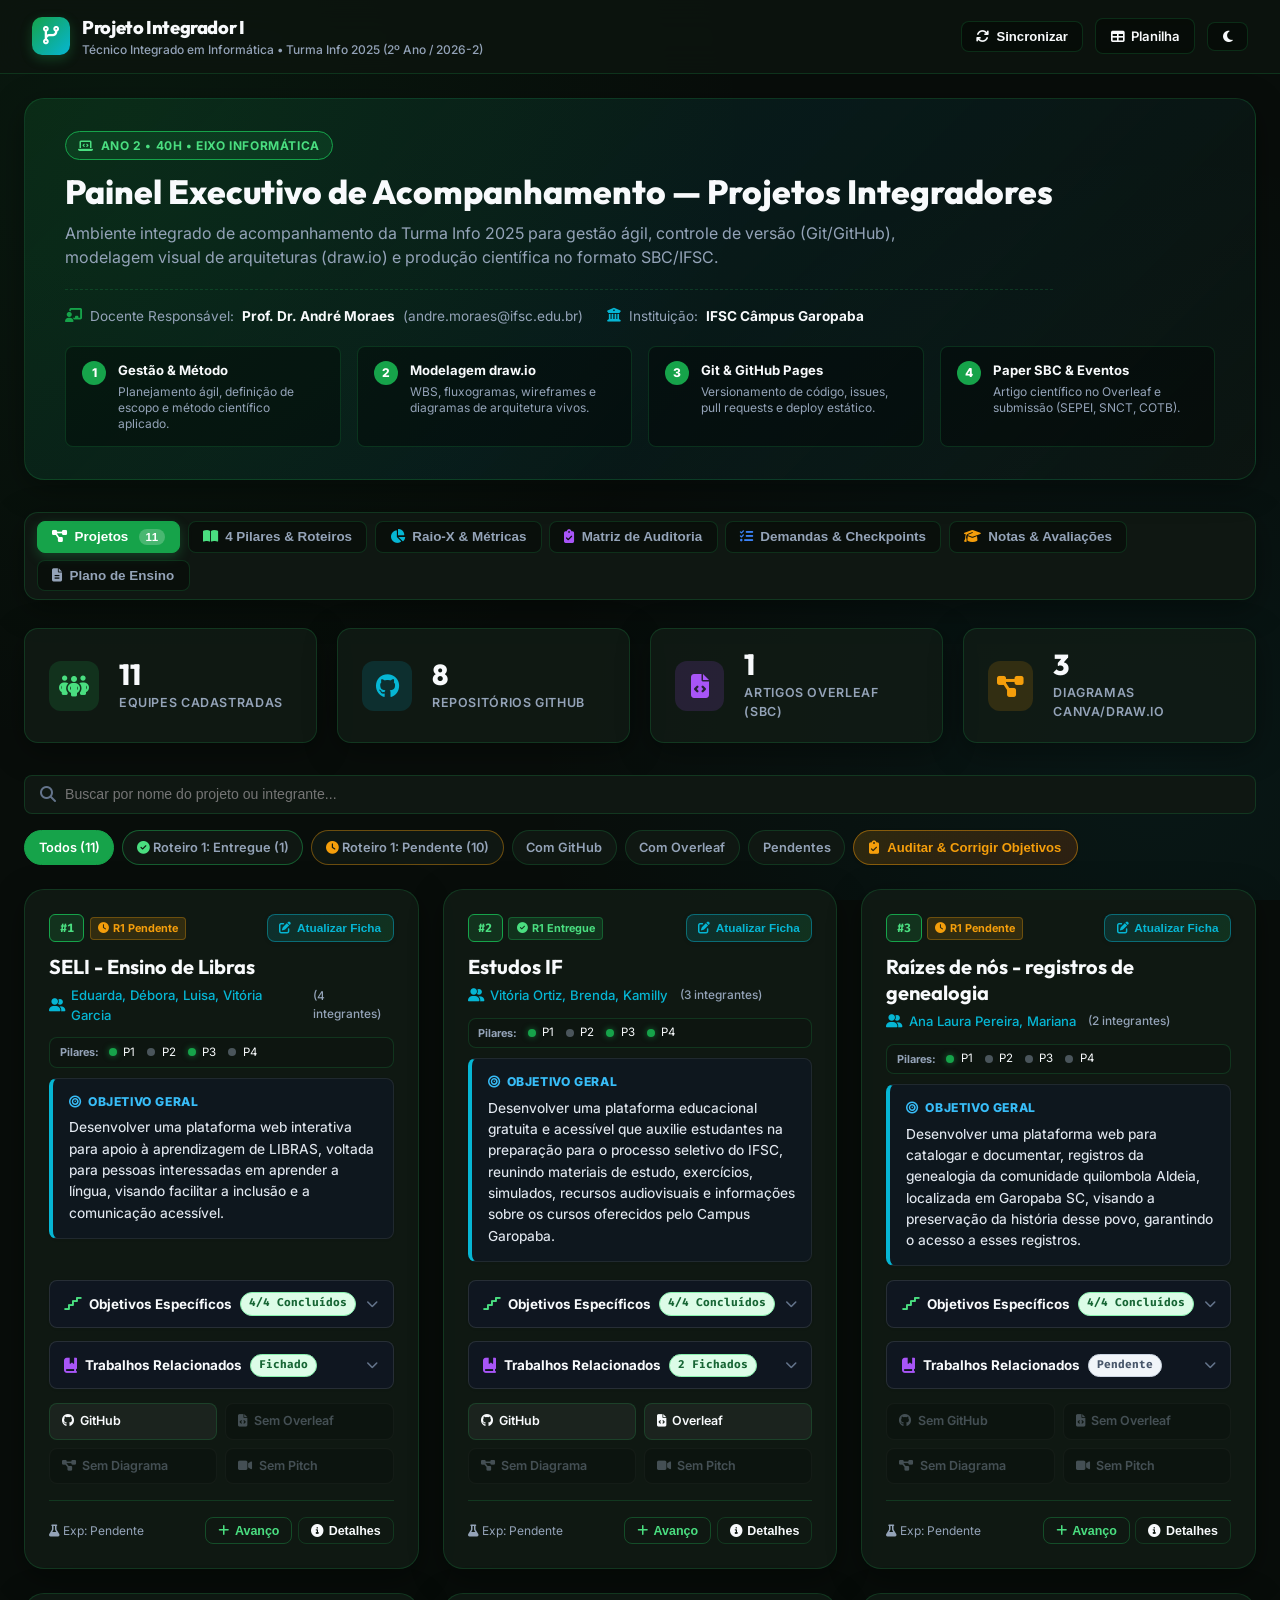
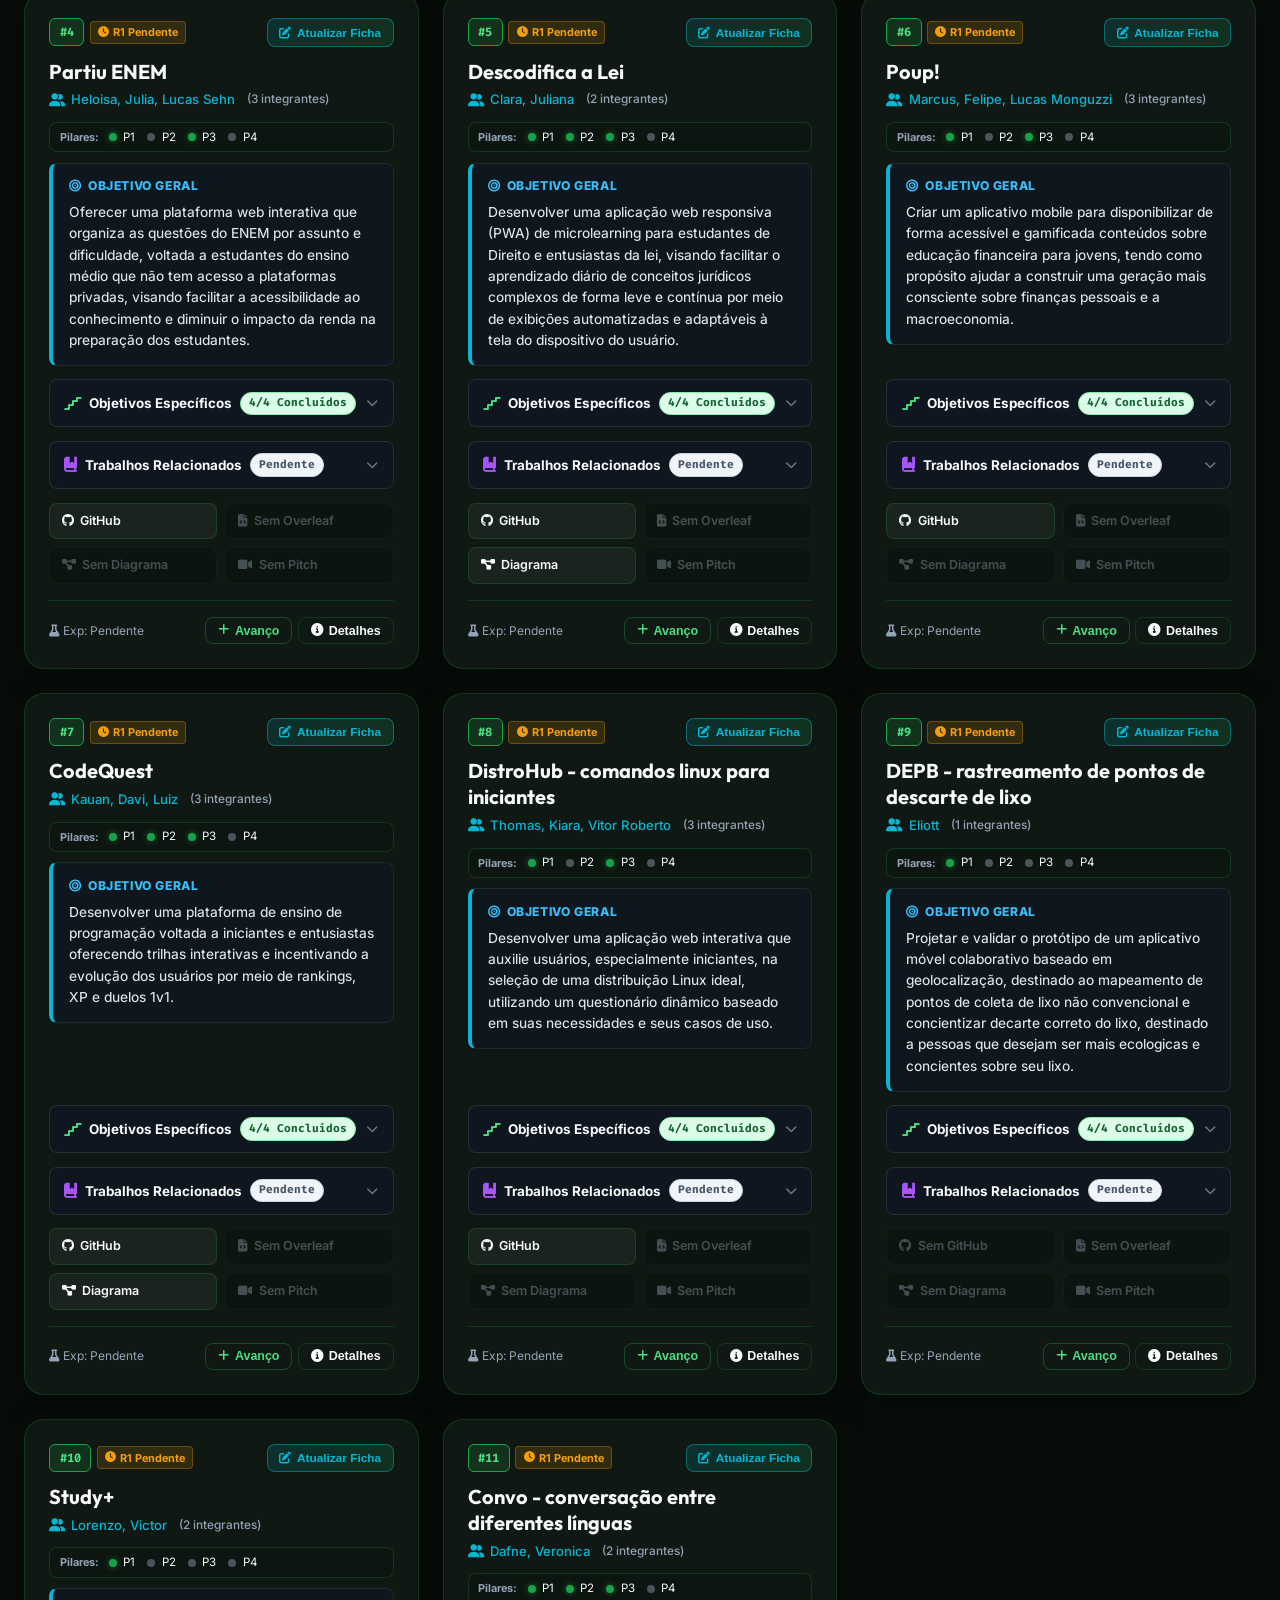
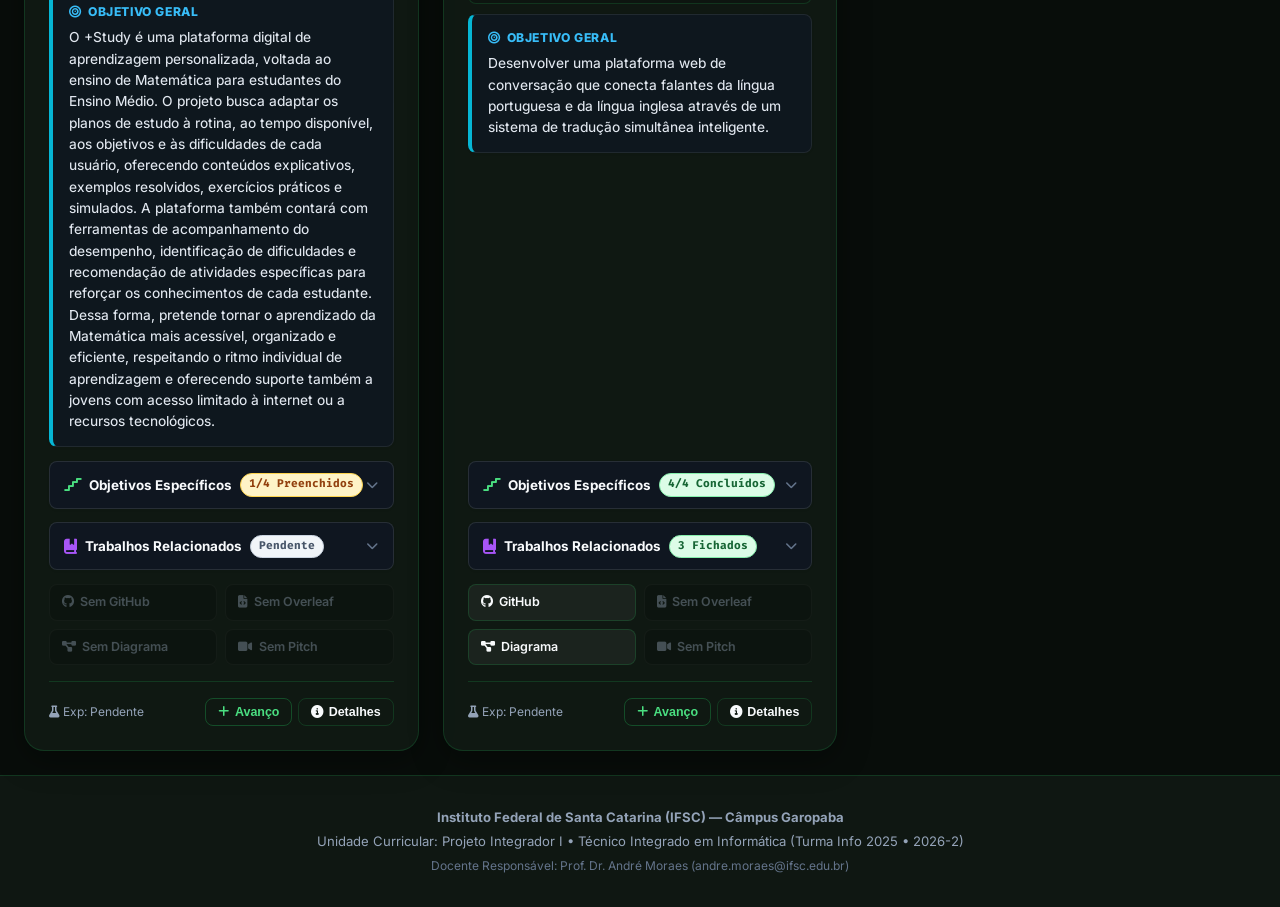
==== commit ca208823: "chore(sync): sincroniza dados da planilha de projetos PI-1 [skip ci]" ====
--- a/2026-2/index.html
+++ b/2026-2/index.html
@@ -2225,7 +2225,7 @@
     "overleaf": "",
     "canva": "",
     "pitch": "",
-    "relatedWorks": "Pendente de inserção pela equipe.",
+    "relatedWorks": "- Duolingo: aplicativo de ensino de idiomas que utiliza gamificação, pontos e desafios, mas não oferece LIBRAS nem tem videoaulas demonstrativas como foco.\n- LibrasLab: ferramenta de aprendizagem de LIBRAS por meio de jogos e desafios. O Seli busca ampliar essa proposta, reunindo diferentes recursos de aprendizagem em uma única plataforma.\n- Librário: auxilia no ensino de LIBRAS com atividades organizadas por níveis, do básico ao mais avançado. O Seli acrescenta uma proposta de microlearning, com conteúdos curtos e atividades interativas.\n- Quizlet: plataforma de aprendizagem que utiliza cartões, exercícios e repetição para ajudar na memorização. O Seli se diferencia por ser voltado à LIBRAS, com demonstrações visuais e videoaulas.\n- Hand Talk: auxilia na comunicação e tradução para LIBRAS por meio de recursos visuais e avatares. Já o Seli tem como foco o ensino da língua, com videoaulas, jogos, exercícios e gamificação.\nDiferencial do Seli: reunir, em uma única plataforma, recursos inspirados nessas ferramentas, combinando microlearning, videoaulas, jogos e gamificação para tornar a aprendizagem de LIBRAS mais interativa, gradual e acessível.",
     "experiments": {
       "exp1": "PENDENTE",
       "exp2": "PENDENTE",
@@ -2244,9 +2244,9 @@
       "paper3": "PENDENTE",
       "cotb": "PENDENTE"
     },
-    "advances": "Eduarda J. (2026-10-16): Link do overleaf: https://www.overleaf.com/project/6abfe7eb823d981a389b4265/share#4548a922b52ab7e7972777b0bf2fcaa73f5e7ff7c5bcef05https://www.overleaf.com/project/6abfe7eb823d981a389b4265/share#4548a922b52ab7e7972777b0bf2fcaa73f5e7ff7c5bcef05",
+    "advances": "Luisa A. (2026-11-06): Finalizamos o Overleaf.\n\nEduarda J. (2026-10-16): Link do overleaf: https://www.overleaf.com/project/6abfe7eb823d981a389b4265/share#4548a922b52ab7e7972777b0bf2fcaa73f5e7ff7c5bcef05https://www.overleaf.com/project/6abfe7eb823d981a389b4265/share#4548a922b52ab7e7972777b0bf2fcaa73f5e7ff7c5bcef05",
     "nextSteps": "Definição do escopo, repositório GitHub e artigo Overleaf.",
-    "difficulties": "Nenhuma dificuldade reportada no momento.",
+    "difficulties": "Fui bloqueada de enviar. Link: https://www.overleaf.com/project/6ae4d78713bac8d2c2446d74/share#b2efaad1580f23a312a5a9390b251a70d3694ef9a5d01129",
     "technologies": [
       "A definir"
     ],
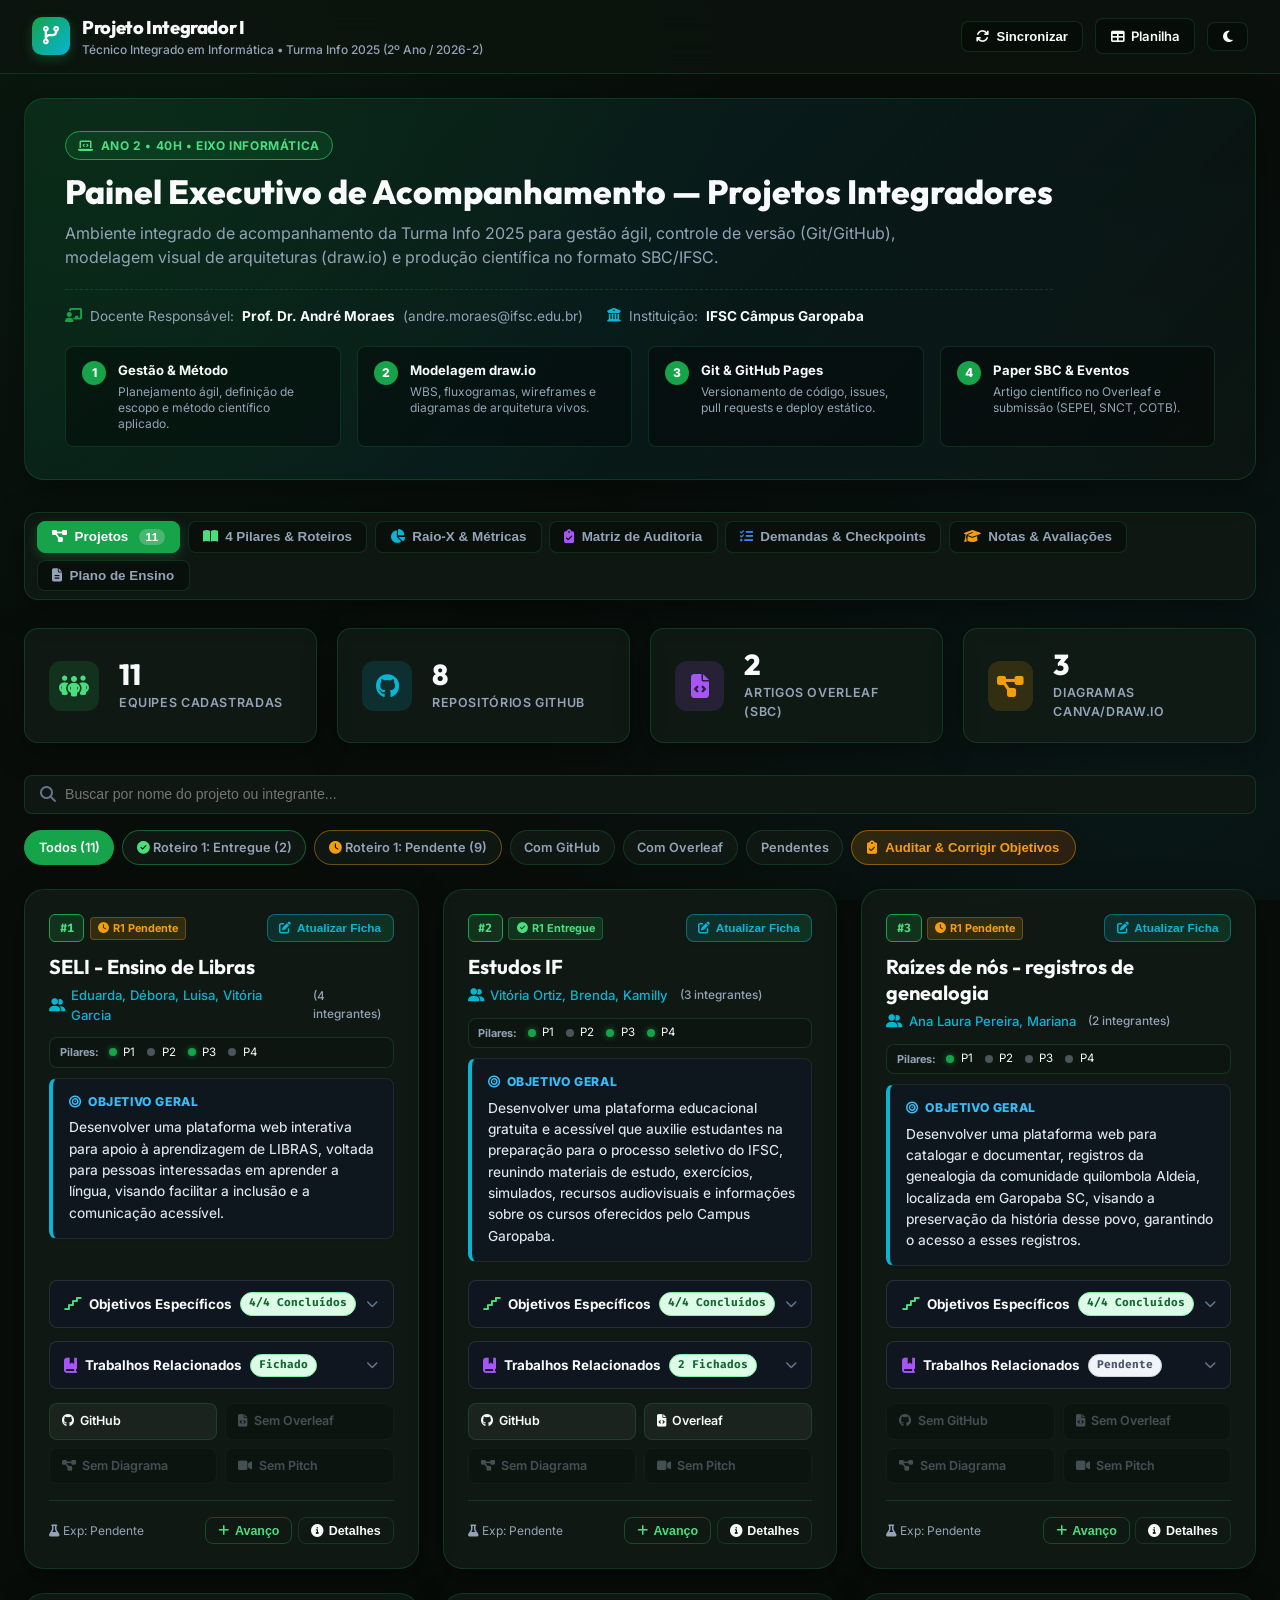
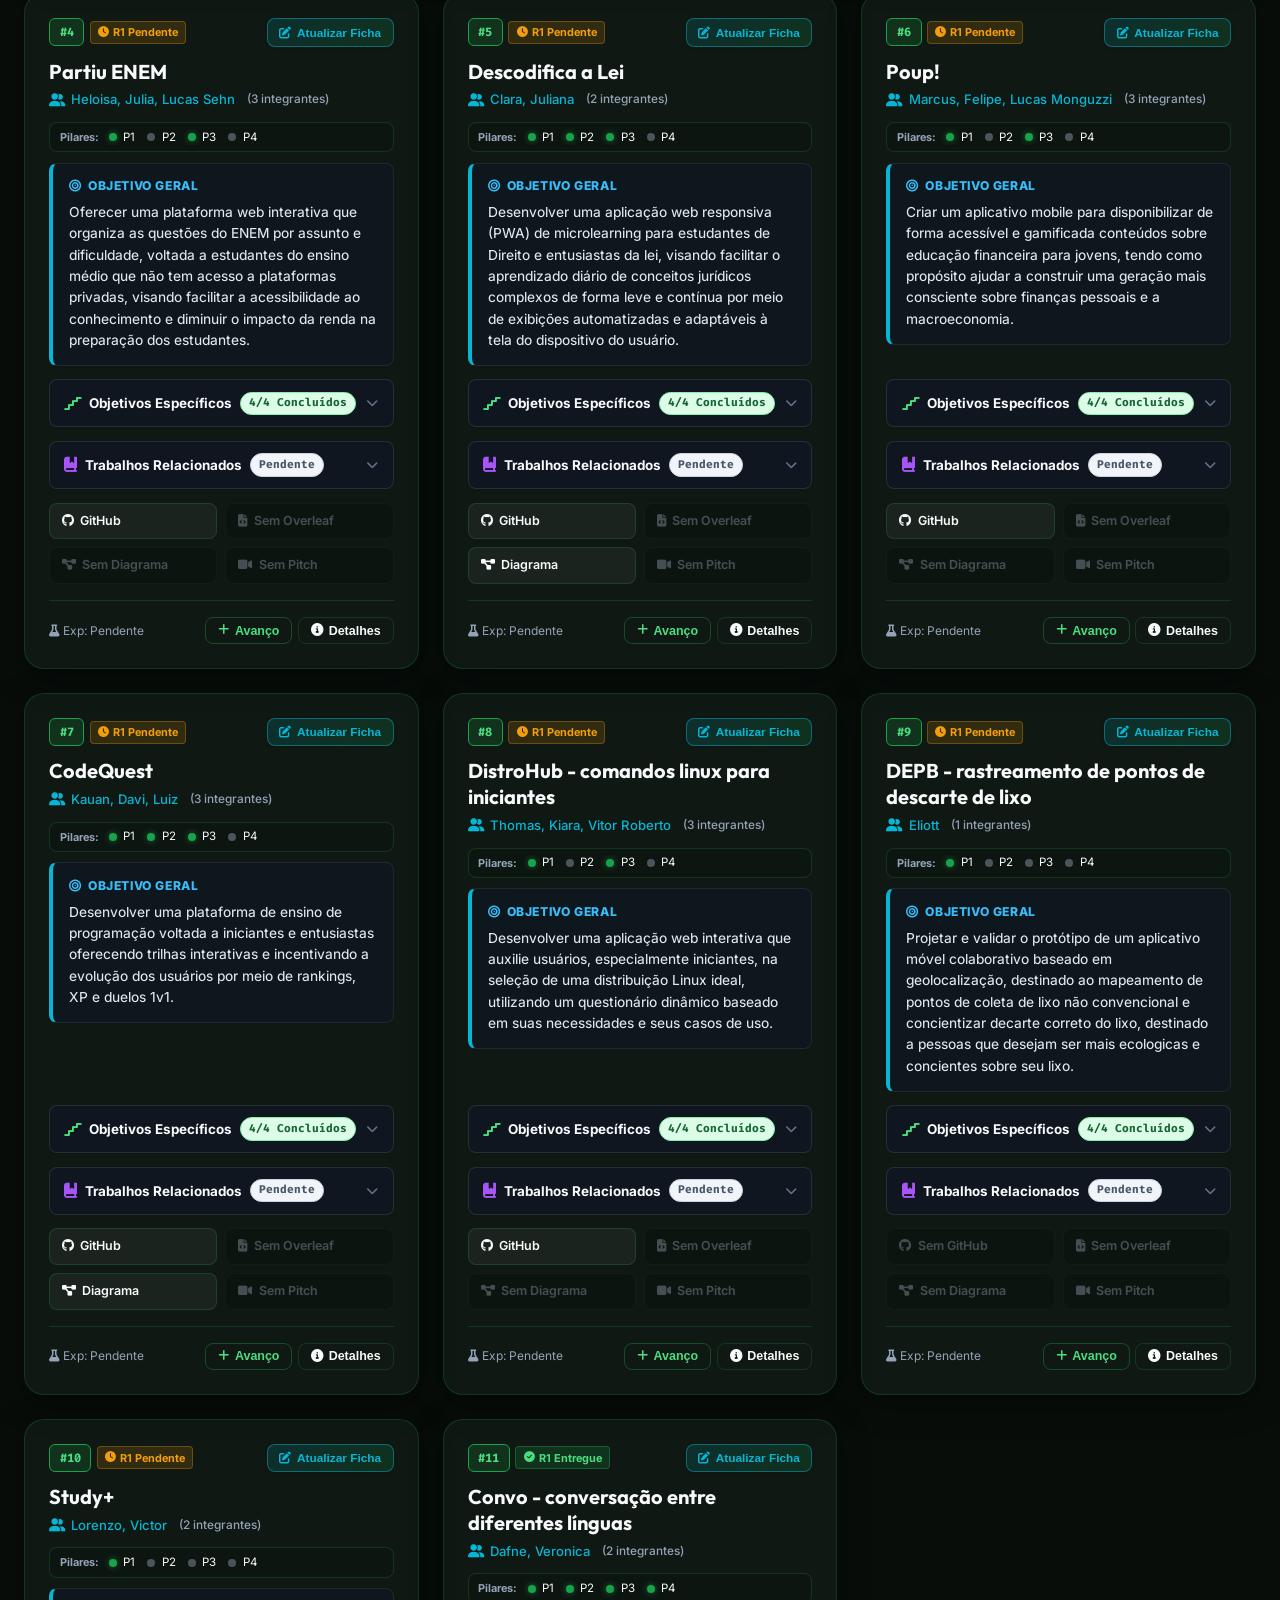
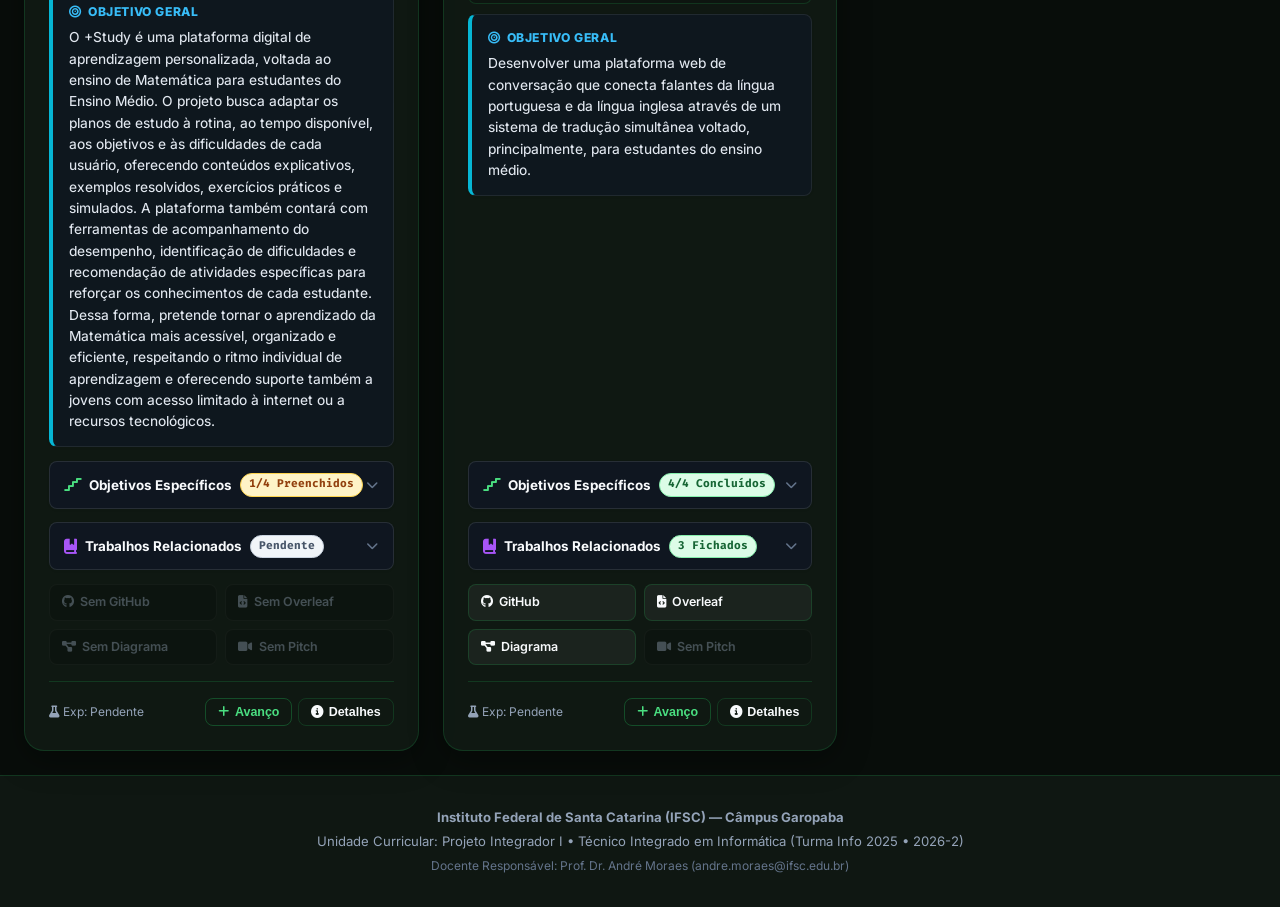
==== commit ead46059: "chore(sync): sincroniza dados da planilha de projetos PI-1 [skip ci]" ====
--- a/2026-2/index.html
+++ b/2026-2/index.html
@@ -2331,7 +2331,7 @@
     "title": "Partiu ENEM",
     "rawTitle": "Partiu ENEM",
     "team": "Heloisa, Julia, Lucas Sehn",
-    "objective": "Objetivo Geral:\nOferecer uma plataforma web interativa que organiza as questões do ENEM por assunto e dificuldade, voltada a estudantes do ensino médio que não tem acesso a plataformas privadas, visando facilitar a acessibilidade ao conhecimento e diminuir o impacto da renda na preparação dos estudantes.\n\nObjetivos Específicos:\n1. Degrau 1 (Requisitos & Diagnóstico): Desenvolver uma plataforma web gratuita e acessível que disponibilize questões de edições anteriores do ENEM para estudantes do ensino médio.\n2. Degrau 2 (Modelagem & Wireframe): Organizar as questões o fluxo das informações, relacionamentos de questão-aluno, professor-questão, questão-filtro, etc.\n3. Degrau 3 (Implementação & Código): Desenvolver o código e codificar o frontend e backend para que o site contenha todas as funções premeditadas inicialmente. Realizar a hospedagem do site.\n4. Degrau 4 (Validação & Testes): Utilizar materiais de divulgação como formulários e cartazes para convidar estudantes a utilizarem e fornecerem feedbacks sobre a plataforma. Ambiente foco seria a biblioteca do IFSC inicialmente",
+    "objective": "Objetivo Geral:\nOferecer uma plataforma web interativa que organiza as questões do ENEM por assunto e dificuldade, voltada a estudantes do ensino médio que não tem acesso a plataformas privadas, visando facilitar a acessibilidade ao conhecimento e diminuir o impacto da renda na preparação dos estudantes.\n\nObjetivos Específicos:\n1. Degrau 1 (Requisitos & Diagnóstico): Identificar as principais dificuldades enfrentadas por estudantes que desejam treinar os conteúdos cobrados pelo ENEM através de questões\n2. Degrau 2 (Modelagem & Wireframe): Organizar as questões e seus filtros para maior efetividade, modelar os relacionamentos questão-aluno e questão-professor e refinar os recursos oferecidos.\n3. Degrau 3 (Implementação & Código): Desenvolver código a partir do microframework Flask, organizar dados através do sistema de gerenciamento de dados PostgreSQL, dinamizar as edições do código armazenando o projeto no Github e hospedar o site em endereço próprio.\n4. Degrau 4 (Validação & Testes): Averiguar o impacto do projeto na rotina dos estudantes por meio de formulários, recolher avaliações das questões e recursos através do sistema de avaliação próprio da plataforma e solicitar feedbacks dos usuários, direcionando-os para o email compartilhado dos desenvolvedores do projeto",
     "github": "https://github.com/HeloisaFurio/PartiuENEM.git",
     "overleaf": "",
     "canva": "",
@@ -2590,10 +2590,10 @@
     "title": "Convo - conversação entre diferentes línguas",
     "rawTitle": "Convo - conversação entre diferentes línguas",
     "team": "Dafne, Veronica",
-    "objective": "Objetivo Geral:\nDesenvolver uma plataforma web de conversação que conecta falantes da língua portuguesa e da língua inglesa através de um sistema de tradução simultânea inteligente.\n\nObjetivos Específicos:\n1. Degrau 1 (Requisitos & Diagnóstico): Analisar as principais dificuldades dos interessados em aprender a língua inglesa e suas preferências de dinâmicas de conversação via questionário aplicado em estudantes do ensino médio.\n2. Degrau 2 (Modelagem & Wireframe): Prototipar a arquitetura do sistema no Figma.\n3. Degrau 3 (Implementação & Código): Desenvolver o código da página web utilizando HTML e CSS, enfim armazenado no repositório do GitHub. (A decidir)\n4. Degrau 4 (Validação & Testes): Mensurar a compatibilidade da ideia com a prática, validar a eficiência do recurso de tradução automática e a fluidez da relação programa e usuário.",
+    "objective": "Objetivo Geral:\nDesenvolver uma plataforma web de conversação que conecta falantes da língua portuguesa e da língua inglesa através de um sistema de tradução simultânea voltado, principalmente, para estudantes do ensino médio.\n\nObjetivos Específicos:\n1. Degrau 1 (Requisitos & Diagnóstico): Analisar as principais dificuldades dos interessados em aprender a língua inglesa e suas preferências de dinâmicas de conversação via questionário aplicado em estudantes do ensino médio.\n2. Degrau 2 (Modelagem & Wireframe): Modelar a arquitetura no draw.io e desenvolver a interface e os wireframes no Figma.\n3. Degrau 3 (Implementação & Código): Desenvolver a página web utilizando HTML e CSS. Codificar utilizando python um backend/tempo real e um chat por texto com tradução automática de cada mensagem via API. Tudo isso armazenado no repositório do GitHub.\n4. Degrau 4 (Validação & Testes): Aplicar uma demonstração do chat desenvolvido e um questionário com a finalidade de validar a eficiência do recurso de tradução, a fluidez da relação programa e usuário. Enfim pedir sugestões e possíveis melhoras a serem consideradas.",
     "github": "https://github.com/daffkx/Convo",
-    "overleaf": "",
-    "canva": "https://www.figma.com/design/5n3QKMsr4k0dmkOAquPlWK/Convo-Prototype?m=auto&t=cGK8SjuysOooBZzr-6",
+    "overleaf": "https://www.overleaf.com/read/6aee1226264c70bbb1d2b496",
+    "canva": "https://app.diagrams.net/#G1LFhNwqw01rkM0P_2P3RSEFGyuSoUj2nM#%7B%22pageId%22%3A%22O2EyEngkTWBLA7tXtX3t%22%7D",
     "pitch": "",
     "relatedWorks": "1) Culture-to-chat (C2C)\nO culture-to-chat (C2C) é um chat bilíngue desenvolvido na Universidade Federal de São Carlos(UFScar), ele tem como objetivo auxiliar a comunicação entre pessoas de diferentes idiomas e culturas. Além da tradução automática, o sistema utiliza conhecimentos de senso comum e informações culturais para ajudar na criação de mensagens em uma língua estrangeira. Dessa forma, busca garantir uma tradução mais adequada ao contexto, levando em consideração aspectos como gírias, expressões idiomáticas e variações regionais, evitando possíveis mal-entendidos causados por traduções realizadas apenas de forma literal. \nLink: https://repositorio.ufscar.br/handle/ufscar/467\n\n2) TranslaTalk\nO TranslaTalk é uma plataforma de chat multilíngue que permite a tradução em tempo real das mensagens. O projeto também busca considerar aspectos da comunicação, como o contexto emocional das mensagens e a personalização da tradução para cada conversa. A plataforma mantém a mensagem original e suas traduções, permitindo adaptar a comunicação de acordo com o idioma da conversa.\nLink: https://ssrn.com/abstract=6711238\n\n3) Towards Development of a Multilingual Mobile Chat Application for Enhanced Global Communication \nEsse projeto apresenta o desenvolvimento do Kobapp, um aplicativo de conversa que tem como objetivo facilitar a comunicação entre pessoas que falam diferentes idiomas. Ele permite que as mensagens sejam traduzidas em tempo real. O projeto também busca tornar essa comunicação mais acessível e preservar a privacidade dos usuários durante as conversas. \nLink: https://doi.org/10.34148/teknika.v13i1.717",
     "experiments": {
@@ -2614,9 +2614,9 @@
       "paper3": "PENDENTE",
       "cotb": "PENDENTE"
     },
-    "advances": "Aguardando primeiro registro de atividades.",
+    "advances": "Dafne T. (2026-11-06): Eu tentei arrumar o que o prof pediu.",
     "nextSteps": "Definição do escopo, repositório GitHub e artigo Overleaf.",
-    "difficulties": "Nenhuma dificuldade reportada no momento.",
+    "difficulties": "Eu adicionei o link do overleaf com o /read/, liberei o acesso para todos com o link conseguirem ver. Porém, eu não estou conseguindo abrir o projeto a partir do dashboard, não sei o que tem de errado.",
     "technologies": [
       "A definir"
     ],
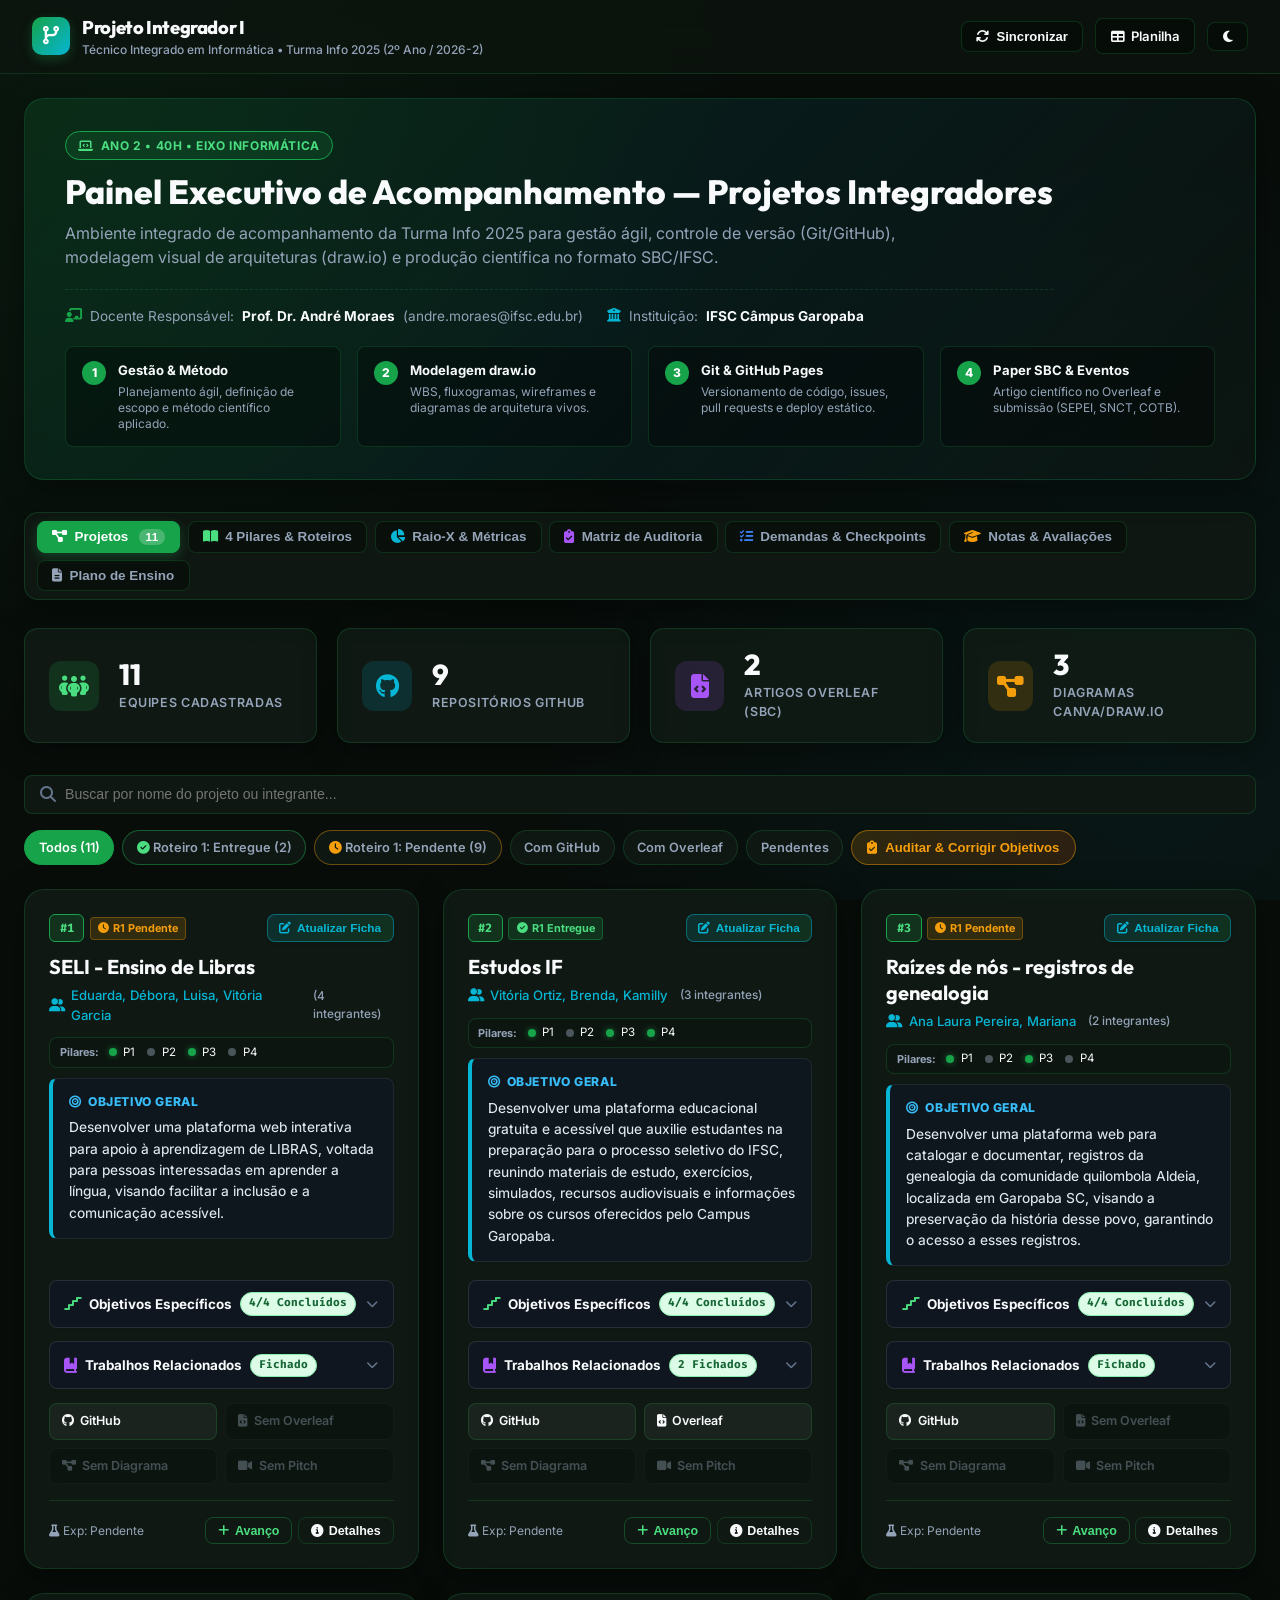
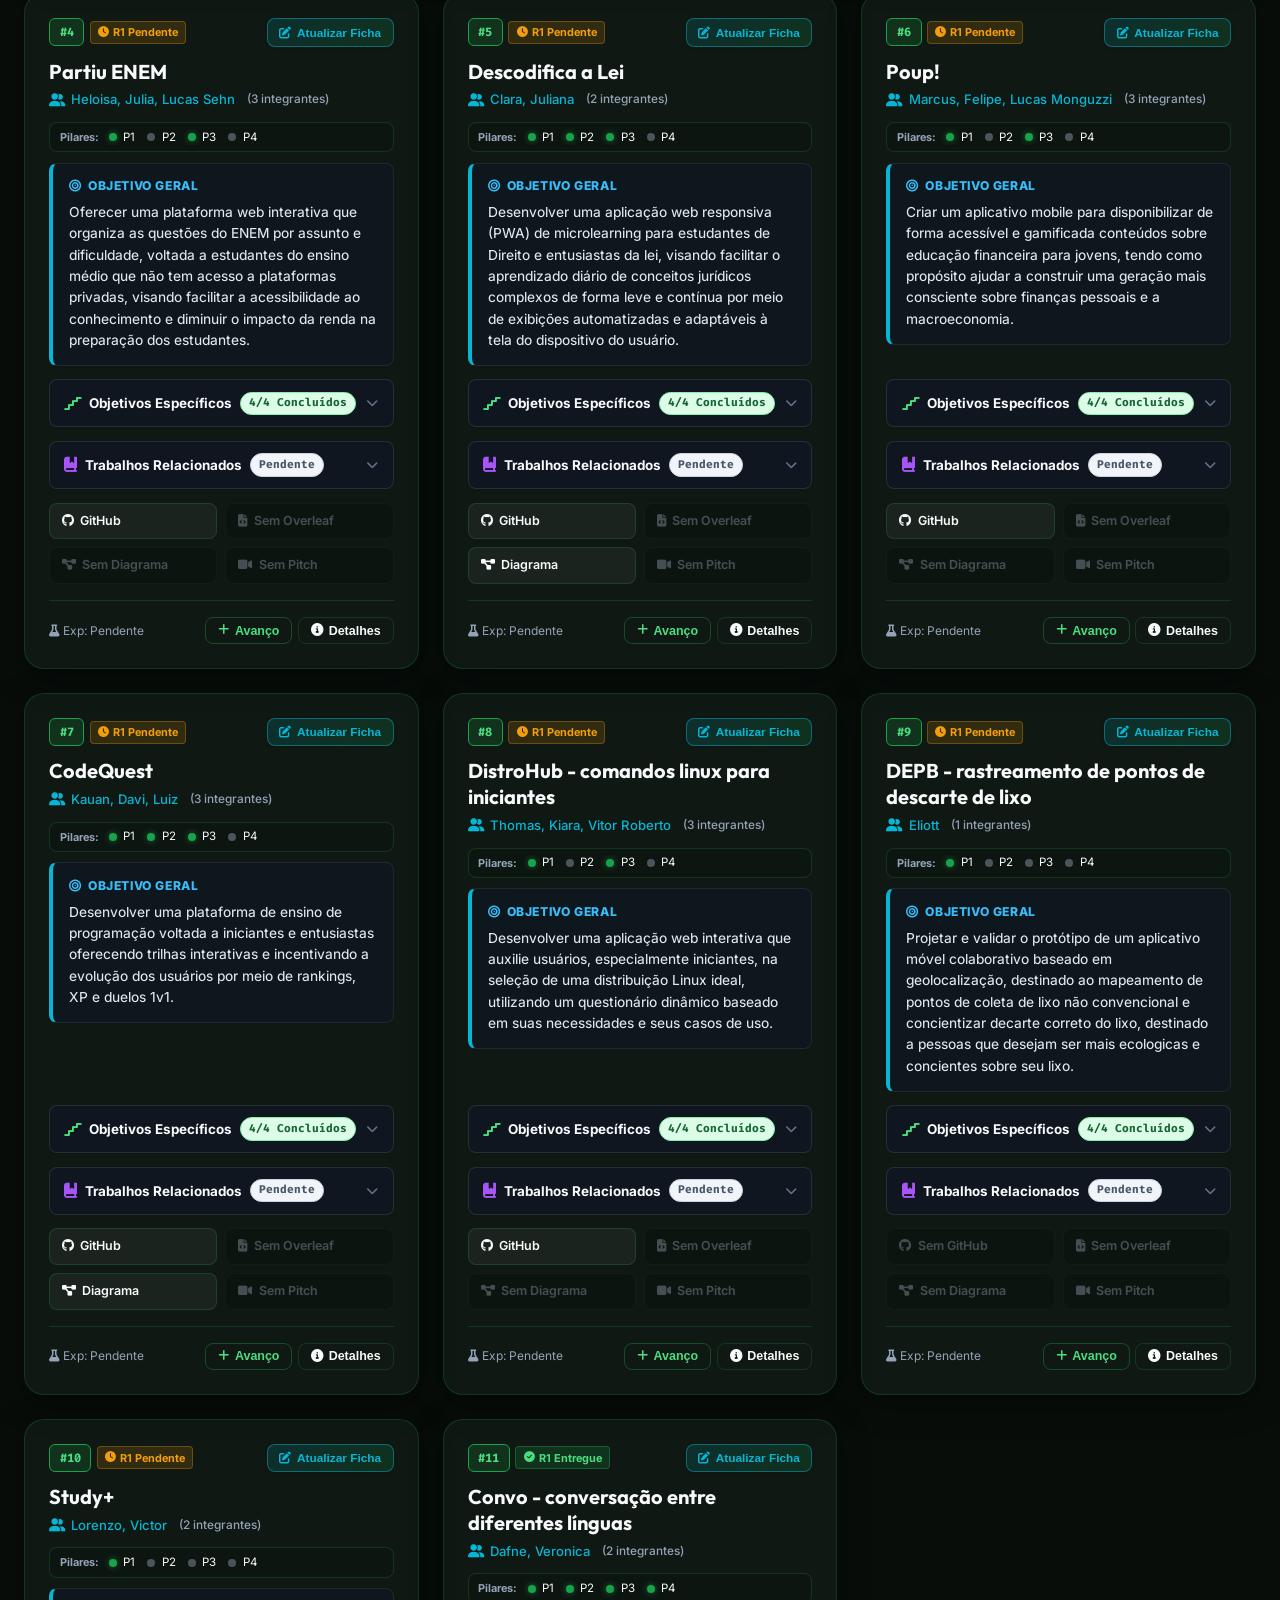
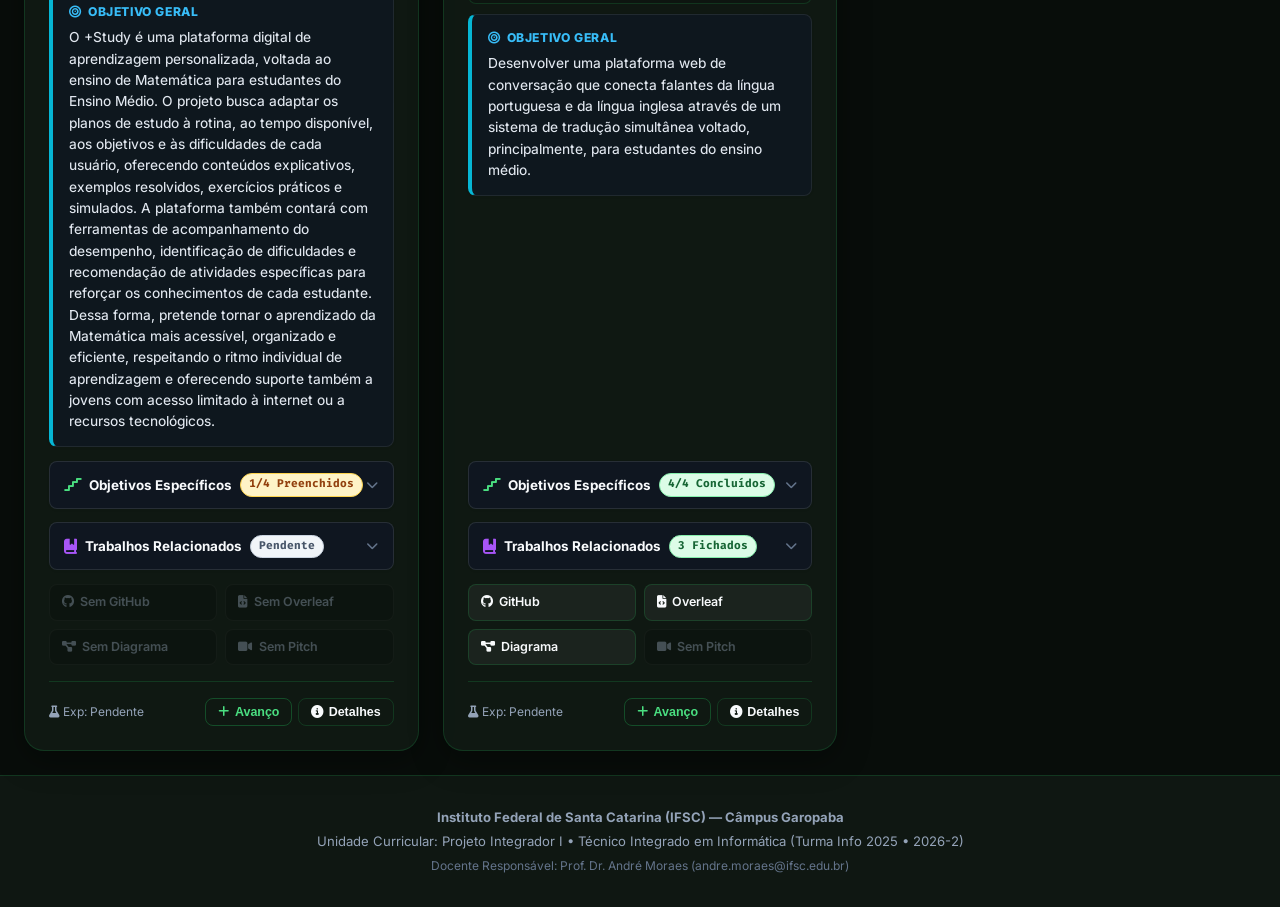
==== commit 8eccc5fb: "chore(sync): sincroniza dados da planilha de projetos PI-1 [skip ci]" ====
--- a/2026-2/index.html
+++ b/2026-2/index.html
@@ -2295,11 +2295,11 @@
     "rawTitle": "Raízes de nós - registros de genealogia",
     "team": "Ana Laura Pereira, Mariana",
     "objective": "Objetivo Geral:\nDesenvolver uma plataforma web para catalogar e documentar, registros da genealogia da comunidade quilombola Aldeia, localizada em Garopaba SC, visando a preservação da história desse povo, garantindo o acesso a esses registros.\n\nObjetivos Específicos:\n1. Degrau 1 (Requisitos & Diagnóstico): Documentar a história e a ancestralidade da Comunidade Quilombola da Aldeia, reunindo relatos orais, fotografias, documentos e informações familiares para preservar sua memória cultural.\n2. Degrau 2 (Modelagem & Wireframe): Implementar uma plataforma web acessível e organizada, utilizando tecnologias digitais para facilitar o armazenamento e a consulta das informações históricas da comunidade.\n3. Degrau 3 (Implementação & Código): Organizar os dados genealógicos em um banco de dados, relacionando antepassados, familiares e diferentes gerações para facilitar a identificação dos vínculos de parentesco.\n4. Degrau 4 (Validação & Testes): Implementar mecanismos de pesquisa e categorização na plataforma, permitindo localizar pessoas, famílias, documentos, fotografias e acontecimentos históricos de forma prática.\n\n5. Estabelecer critérios de privacidade e controle de acesso às informações, respeitando as autorizações e as decisões da comunidade sobre a divulgação de seus registros e memórias.",
-    "github": "",
+    "github": "https://github.com/anallaurax/P1--Raizes-de-N-s",
     "overleaf": "",
     "canva": "",
     "pitch": "",
-    "relatedWorks": "Pendente de inserção pela equipe.",
+    "relatedWorks": "FamilySearch\n\nO FamilySearch é uma plataforma voltada principalmente para genealogia e história familiar. Ele permite criar e consultar uma árvore genealógica, relacionando pessoas de diferentes gerações por meio de nomes, datas, locais e vínculos familiares. Também permite adicionar fotografias, documentos, histórias e outras memórias aos registros das pessoas.",
     "experiments": {
       "exp1": "PENDENTE",
       "exp2": "PENDENTE",
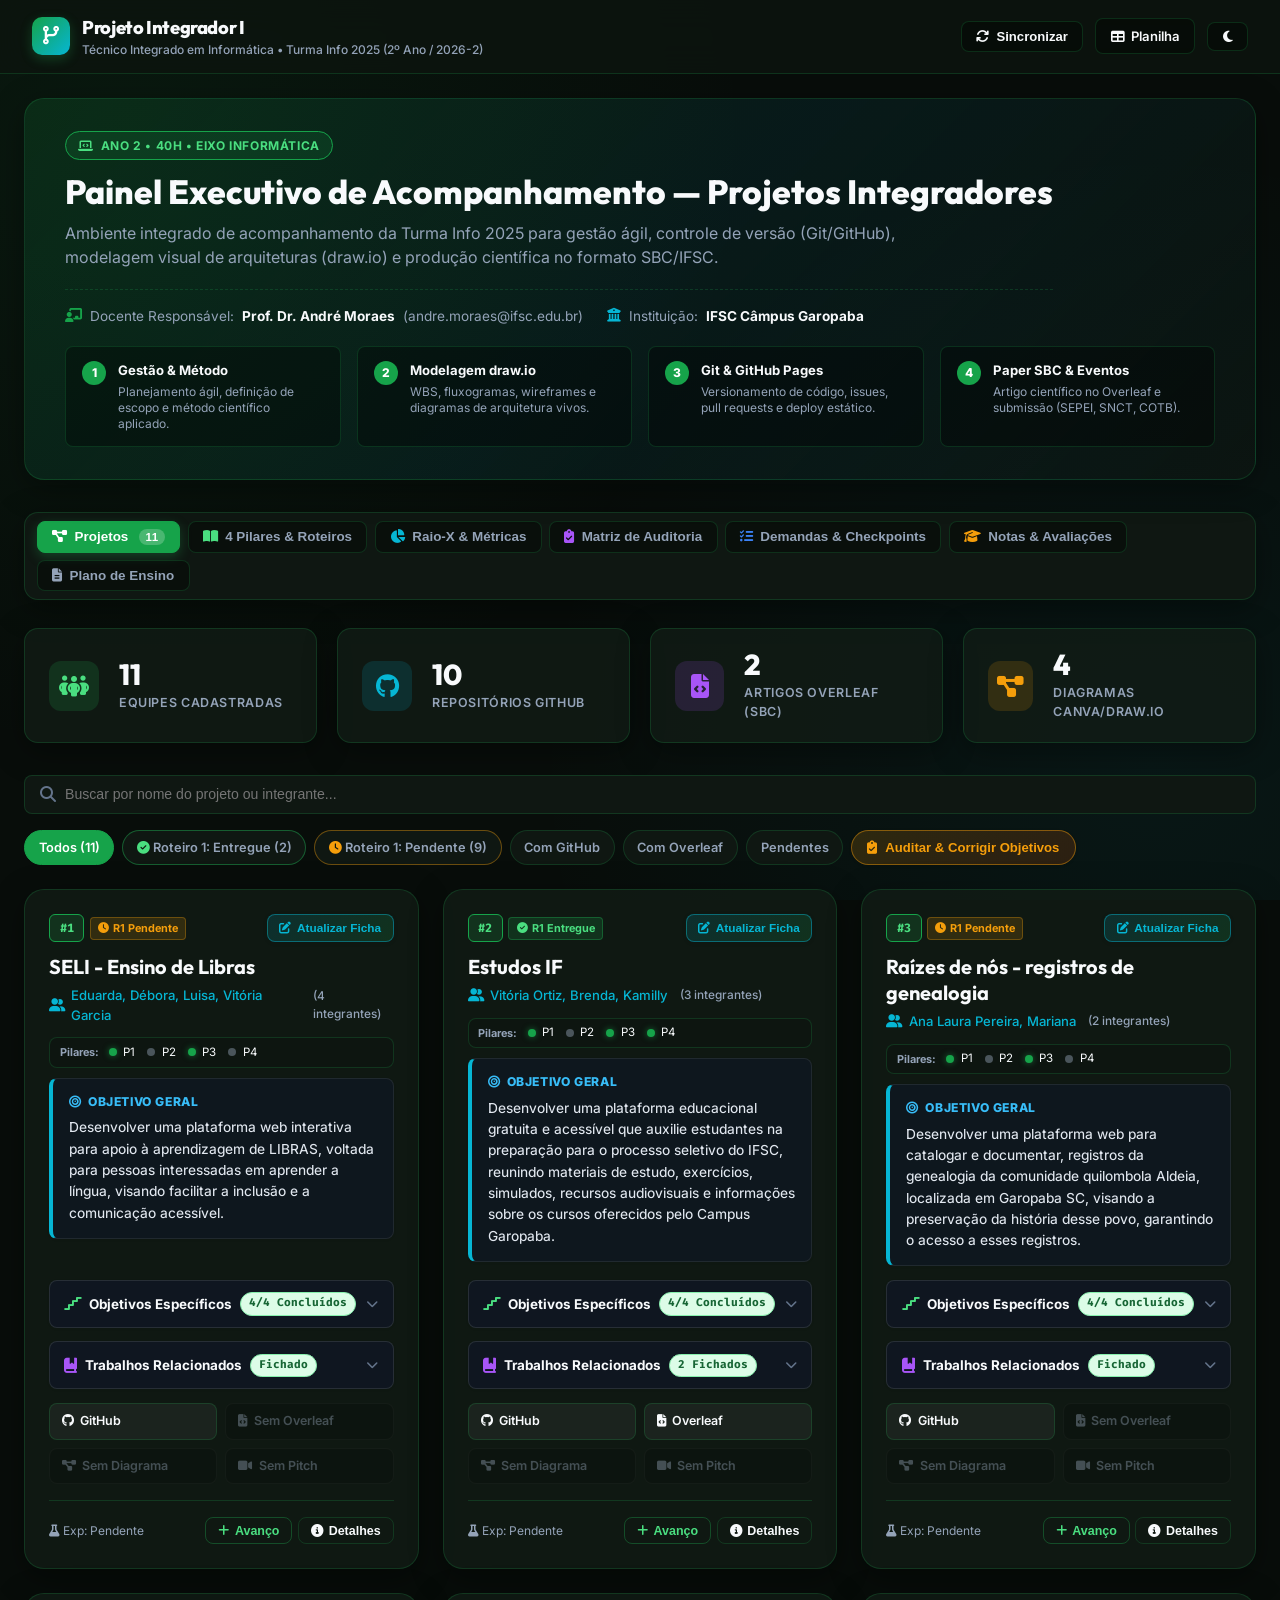
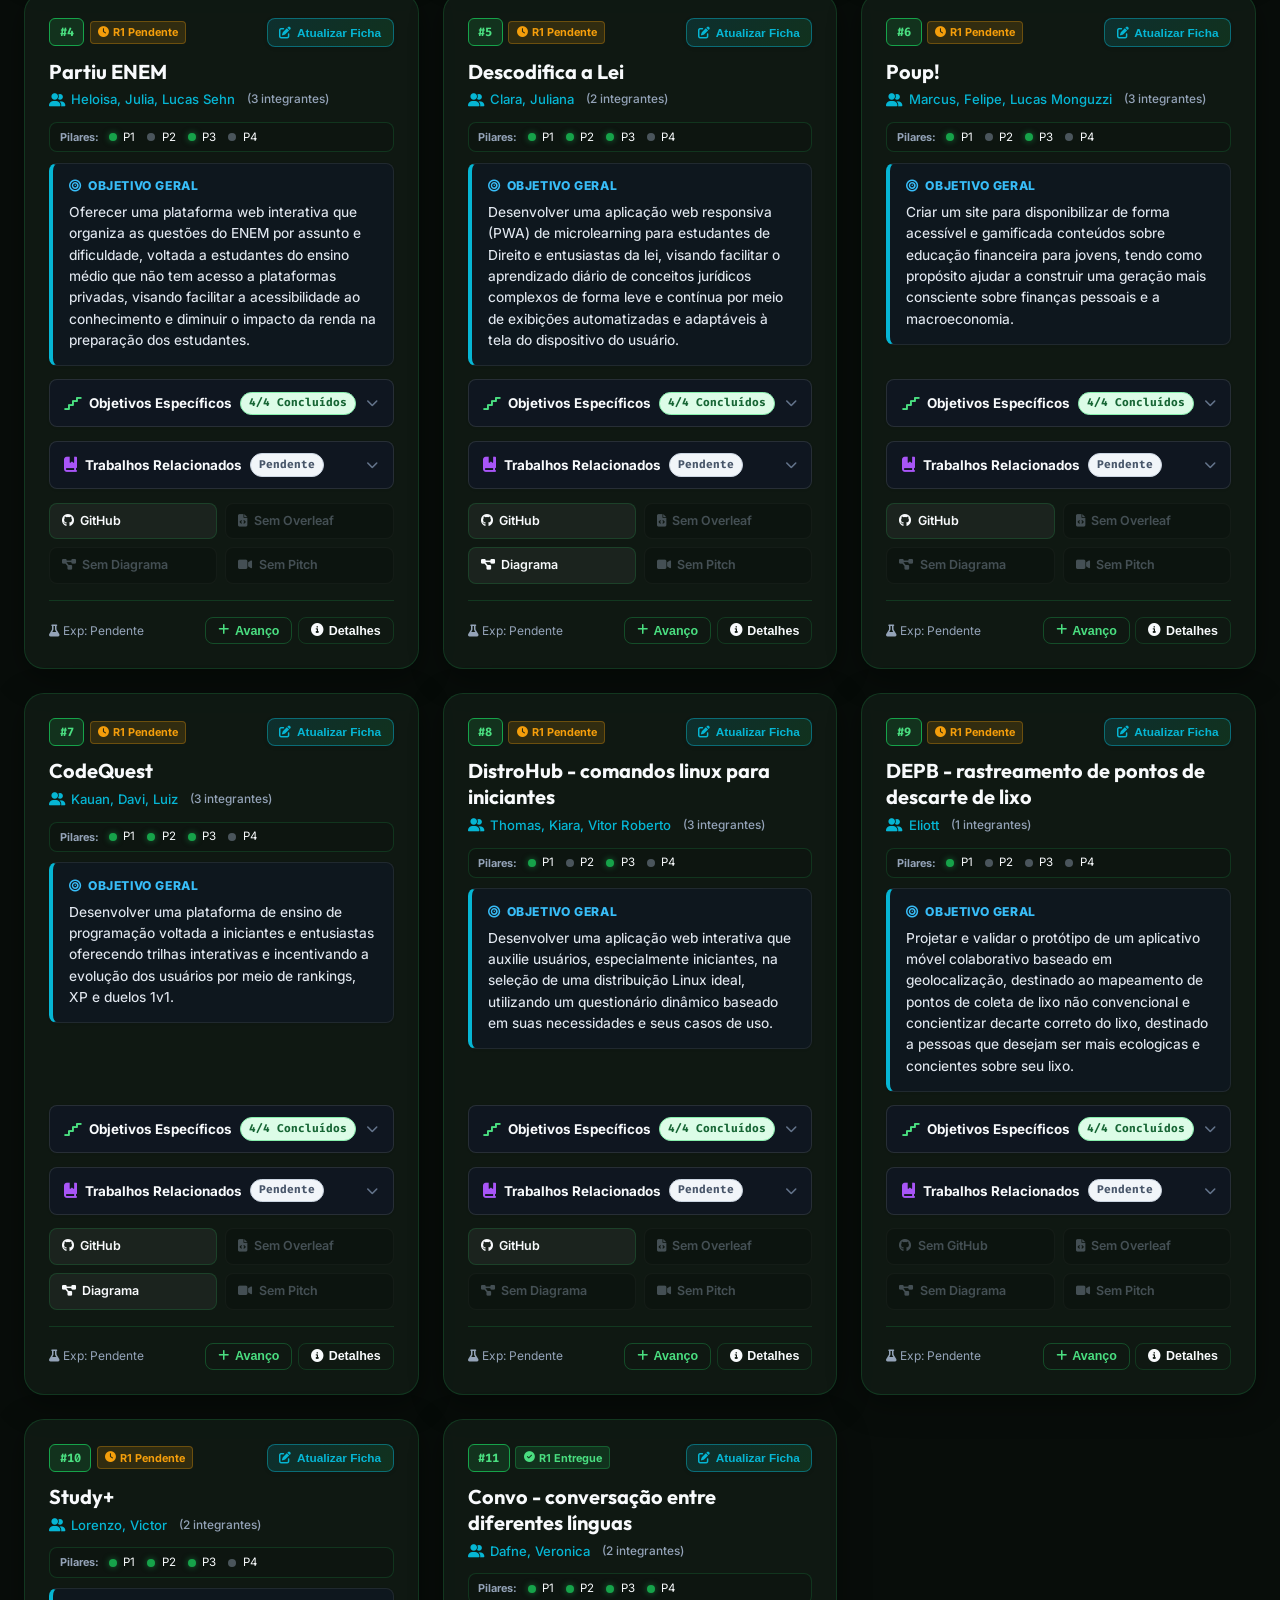
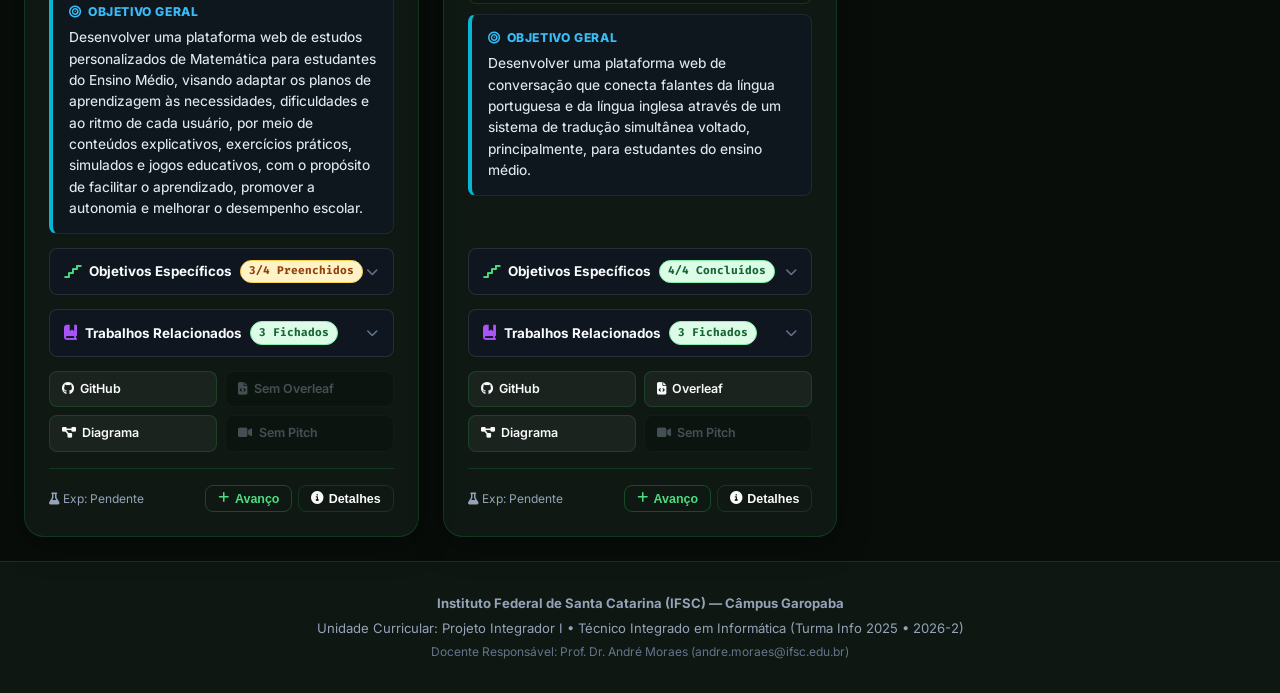
==== commit 9190d0ef: "chore(sync): sincroniza dados da planilha de projetos PI-1 [skip ci]" ====
--- a/2026-2/index.html
+++ b/2026-2/index.html
@@ -2405,7 +2405,7 @@
     "title": "Poup!",
     "rawTitle": "Poup!",
     "team": "Marcus, Felipe, Lucas Monguzzi",
-    "objective": "Objetivo Geral:\nCriar um aplicativo mobile para disponibilizar de forma acessível e gamificada conteúdos sobre educação financeira para jovens, tendo como propósito ajudar a construir uma geração mais consciente sobre finanças pessoais e a macroeconomia.\n\nObjetivos Específicos:\n1. Degrau 1 (Requisitos & Diagnóstico): Dimensionar as principais questões e dificuldades financeiras que preocupam os jovens, como conceitos básicos de educação financeira, orçamento pessoal, controle de gastos, economia e planejamento financeiro.\nConstatar os temas de maior interesse do público-alvo, considerando suas preferências e necessidades.\nDesenvolver conteúdos educativos e interativos para tornar a educação financeira mais acessível e dinâmica.\n2. Degrau 2 (Modelagem & Wireframe): Modelar a arquitetura da aplicação e os fluxos de navegação utilizando o draw.io e prototipar os wireframes dos mini-jogos.\nPrototipar as interfaces responsivas das telas e dos mini-jogos, considerando a experiência de uso em smartphones.\nEstruturar um sistema de gamificação com pontuação, níveis, desafios e resultados imediatos.\n3. Degrau 3 (Implementação & Código): Desenvolver um aplicativo para celular utilizando, Java, JavaScript, C# e Vibe coding.\nImplementar módulos interativos sobre finanças pessoais e macroeconomia, integrados aos mini-jogos e ao sistema de gamificação.\nVersionar o código-fonte no GitHub e publicar a aplicação no GitHub Pages.\n4. Degrau 4 (Validação & Testes): Avaliar a compreensão dos conteúdos financeiros por meio de questionários aplicados antes e depois da utilização da plataforma, buscando um aumento mínimo de 30%.\nVerificar a evolução individual dos participantes, estabelecendo como meta que pelo menos 75% dos estudantes apresentem melhoria no desempenho após a utilização da aplicação.\nMensurar a satisfação dos usuários por meio de questionários com escala de 1 a 5, buscando que pelo menos 80% dos participantes coloquem notas 4 ou 5 à experiência de utilização.\nValidar o funcionamento dos recursos interativos e mini-jogos, tendo como meta que pelo menos 95% das operações testadas sejam executadas sem falhas técnicas.",
+    "objective": "Objetivo Geral:\nCriar um site para disponibilizar de forma acessível e gamificada conteúdos sobre educação financeira para jovens, tendo como propósito ajudar a construir uma geração mais consciente sobre finanças pessoais e a macroeconomia.\n\nObjetivos Específicos:\n1. Degrau 1 (Requisitos & Diagnóstico): Dimensionar as principais questões e dificuldades financeiras que preocupam os jovens, como conceitos básicos de educação financeira, orçamento pessoal, controle de gastos, economia e planejamento financeiro.\nConstatar os temas de maior interesse do público-alvo, considerando suas preferências e necessidades.\nDesenvolver conteúdos educativos e interativos para tornar a educação financeira mais acessível e dinâmica.\n2. Degrau 2 (Modelagem & Wireframe): Modelar a arquitetura da aplicação e os fluxos de navegação utilizando o draw.io e prototipar os wireframes dos mini-jogos.\nPrototipar as interfaces responsivas das telas e dos mini-jogos, considerando a experiência de uso em smartphones.\nEstruturar um sistema de gamificação com pontuação, níveis, desafios e resultados imediatos.\n3. Degrau 3 (Implementação & Código): Desenvolver um aplicativo para celular utilizando, Java, JavaScript, C# e Vibe coding.\nImplementar módulos interativos sobre finanças pessoais e macroeconomia, integrados aos mini-jogos e ao sistema de gamificação.\nVersionar o código-fonte no GitHub e publicar a aplicação no GitHub Pages.\n4. Degrau 4 (Validação & Testes): Avaliar a compreensão dos conteúdos financeiros por meio de questionários aplicados antes e depois da utilização da plataforma, buscando um aumento mínimo de 30%.\nVerificar a evolução individual dos participantes, estabelecendo como meta que pelo menos 75% dos estudantes apresentem melhoria no desempenho após a utilização da aplicação.\nMensurar a satisfação dos usuários por meio de questionários com escala de 1 a 5, buscando que pelo menos 80% dos participantes coloquem notas 4 ou 5 à experiência de utilização.\nValidar o funcionamento dos recursos interativos e mini-jogos, tendo como meta que pelo menos 95% das operações testadas sejam executadas sem falhas técnicas.",
     "github": "https://github.com/marcusfilippi/poupplay",
     "overleaf": "",
     "canva": "",
@@ -2429,9 +2429,9 @@
       "paper3": "PENDENTE",
       "cotb": "PENDENTE"
     },
-    "advances": "Marcus F. (2026-10-09): Objetivos Geral: Criar uma plataforma acessível e gamificada de educação financeira para jovens.\nObjetivos específicos: Ensinar conceitos básicos de educação financeira, como orçamento pessoal, controle de gastos, economia e planejamento financeiro. Desenvolver conteúdos educativos e interativos que facilitem a compreensão de assuntos financeiros para jovens. Criar mini jogos educativos para que o usuário coloque seu conhecimento ensinado pela plataforma em prática. Incentivar hábitos financeiros responsáveis, falando sobre a definição de objetivos financeiros e o consumo consciente. Apresentar conceitos básicos de investimentos e crédito, como juros, inflação, empréstimos e outros tipos de investimentos.",
-    "nextSteps": "Definição do escopo, repositório GitHub e artigo Overleaf.",
-    "difficulties": "Nenhuma dificuldade reportada no momento.",
+    "advances": "Marcus F. (2026-11-13): reformulação dos objetivos e começo do diagrama\n\nMarcus F. (2026-10-09): Objetivos Geral: Criar uma plataforma acessível e gamificada de educação financeira para jovens.\nObjetivos específicos: Ensinar conceitos básicos de educação financeira, como orçamento pessoal, controle de gastos, economia e planejamento financeiro. Desenvolver conteúdos educativos e interativos que facilitem a compreensão de assuntos financeiros para jovens. Criar mini jogos educativos para que o usuário coloque seu conhecimento ensinado pela plataforma em prática. Incentivar hábitos financeiros responsáveis, falando sobre a definição de objetivos financeiros e o consumo consciente. Apresentar conceitos básicos de investimentos e crédito, como juros, inflação, empréstimos e outros tipos de investimentos.",
+    "nextSteps": "terminar o diagrama",
+    "difficulties": "não entender direito o tipo de diagrama a se fazer",
     "technologies": [
       "A definir"
     ],
@@ -2553,12 +2553,12 @@
     "title": "Study+",
     "rawTitle": "Study+",
     "team": "Lorenzo, Victor",
-    "objective": "Objetivo Geral:\nO +Study é uma plataforma digital de aprendizagem personalizada, voltada ao ensino de Matemática para estudantes do Ensino Médio. O projeto busca adaptar os planos de estudo à rotina, ao tempo disponível, aos objetivos e às dificuldades de cada usuário, oferecendo conteúdos explicativos, exemplos resolvidos, exercícios práticos e simulados. A plataforma também contará com ferramentas de acompanhamento do desempenho, identificação de dificuldades e recomendação de atividades específicas para reforçar os conhecimentos de cada estudante. Dessa forma, pretende tornar o aprendizado da Matemática mais acessível, organizado e eficiente, respeitando o ritmo individual de aprendizagem e oferecendo suporte também a jovens com acesso limitado à internet ou a recursos tecnológicos.\n\nObjetivos Específicos:\n1. Degrau 1 (Requisitos & Diagnóstico): Mapear as rotinas dos jovens estudantes do Ensino Médio, identificar suas principais dificuldades na aprendizagem de Matemática, levantar os recursos tecnológicos disponíveis e investigar suas necessidades reais de estudo, a fim de desenvolver uma plataforma digital personalizada que promova organização, autonomia, acessibilidade e aprendizado de forma dinâmica e eficiente.",
-    "github": "",
+    "objective": "Objetivo Geral:\nDesenvolver uma plataforma web de estudos personalizados de Matemática para estudantes do Ensino Médio, visando adaptar os planos de aprendizagem às necessidades, dificuldades e ao ritmo de cada usuário, por meio de conteúdos explicativos, exercícios práticos, simulados e jogos educativos, com o propósito de facilitar o aprendizado, promover a autonomia e melhorar o desempenho escolar.\n\nObjetivos Específicos:\n1. Degrau 1 (Requisitos & Diagnóstico): Mapear as rotinas dos jovens estudantes do Ensino Médio, identificar suas principais dificuldades na aprendizagem de Matemática, levantar os recursos tecnológicos disponíveis e investigar suas necessidades reais de estudo, a fim de desenvolver uma plataforma digital personalizada que promova organização, autonomia, acessibilidade e aprendizado de forma dinâmica e eficiente.\n2. Degrau 2 (Modelagem & Wireframe): O diagrama do banco de dados do +Study organiza as informações dos usuários, planos de estudo, conteúdos, aulas, exercícios e jogos matemáticos. As tabelas são conectadas por chaves primárias (PK) e estrangeiras (FK), permitindo relacionar os dados e acompanhar o progresso dos estudantes. Dessa forma, o modelo serve como base para o desenvolvimento e funcionamento da plataforma.\n3. Degrau 3 (Implementação & Código): Desenvolver a aplicação web interativa do +Study como um PWA responsivo, usando HTML5, CSS3 e JavaScript, com suporte a lembretes e notificações diárias que ajudam o aluno a manter a rotina de estudos. Versionar continuamente o código-fonte no Git e no GitHub, com deploy contínuo, de modo que cada melhoria aprovada seja publicada automaticamente para os estudantes.",
+    "github": "https://github.com/21victor14/BASED",
     "overleaf": "",
-    "canva": "",
+    "canva": "https://drive.google.com/file/d/1JbE_D6gvDLkZeARZ9RMmJ_FxmuFWmpFQ/view?usp=drive_link",
     "pitch": "",
-    "relatedWorks": "Pendente de inserção pela equipe.",
+    "relatedWorks": "1. Khan Academy (pt-br)\nPlataforma gratuita com videoaulas, exercícios e acompanhamento de progresso por conteúdo. Assim como o +Study, ela permite estudar no próprio ritmo e mostra o nível de domínio em cada tema. A diferença é que tem um acervo enorme, enquanto o +Study está começando com poucos conteúdos. Por outro lado, o +Study se diferencia por montar um plano semanal a partir da rotina, do tempo disponível e das dificuldades relatadas pelo aluno.\n\n2. Descomplica\nPlataforma brasileira de aulas e preparação para o ENEM e vestibulares, com foco em videoaulas e cronogramas de estudo. Ela é mais voltada a quem se prepara para provas e normalmente é paga. O +Study é gratuito, foca só em Matemática e prioriza organização e autonomia no dia a dia. Também considera fatores como tipo de aparelho, qualidade da internet e acessibilidade.\n\n3. Geekie One\nPlataforma que usa dados do desempenho do aluno para sugerir o que estudar, o que é bem próximo da ideia de personalização do +Study. Ela é uma solução comercial, muitas vezes adotada por escolas, com um volume grande de conteúdo. O +Study segue a mesma lógica em escala acadêmica, calculando o domínio por tema e usando isso para priorizar o plano e as questões.",
     "experiments": {
       "exp1": "PENDENTE",
       "exp2": "PENDENTE",
@@ -2593,7 +2593,7 @@
     "objective": "Objetivo Geral:\nDesenvolver uma plataforma web de conversação que conecta falantes da língua portuguesa e da língua inglesa através de um sistema de tradução simultânea voltado, principalmente, para estudantes do ensino médio.\n\nObjetivos Específicos:\n1. Degrau 1 (Requisitos & Diagnóstico): Analisar as principais dificuldades dos interessados em aprender a língua inglesa e suas preferências de dinâmicas de conversação via questionário aplicado em estudantes do ensino médio.\n2. Degrau 2 (Modelagem & Wireframe): Modelar a arquitetura no draw.io e desenvolver a interface e os wireframes no Figma.\n3. Degrau 3 (Implementação & Código): Desenvolver a página web utilizando HTML e CSS. Codificar utilizando python um backend/tempo real e um chat por texto com tradução automática de cada mensagem via API. Tudo isso armazenado no repositório do GitHub.\n4. Degrau 4 (Validação & Testes): Aplicar uma demonstração do chat desenvolvido e um questionário com a finalidade de validar a eficiência do recurso de tradução, a fluidez da relação programa e usuário. Enfim pedir sugestões e possíveis melhoras a serem consideradas.",
     "github": "https://github.com/daffkx/Convo",
     "overleaf": "https://www.overleaf.com/read/6aee1226264c70bbb1d2b496",
-    "canva": "https://app.diagrams.net/#G1LFhNwqw01rkM0P_2P3RSEFGyuSoUj2nM#%7B%22pageId%22%3A%22O2EyEngkTWBLA7tXtX3t%22%7D",
+    "canva": "https://app.diagrams.net/#G1KBn_lJfhrowvxTZP3HLGqOts3jRu_qyP#%7B%22pageId%22%3A%22_iK0lTYduNb8faLlD8T1%22%7D",
     "pitch": "",
     "relatedWorks": "1) Culture-to-chat (C2C)\nO culture-to-chat (C2C) é um chat bilíngue desenvolvido na Universidade Federal de São Carlos(UFScar), ele tem como objetivo auxiliar a comunicação entre pessoas de diferentes idiomas e culturas. Além da tradução automática, o sistema utiliza conhecimentos de senso comum e informações culturais para ajudar na criação de mensagens em uma língua estrangeira. Dessa forma, busca garantir uma tradução mais adequada ao contexto, levando em consideração aspectos como gírias, expressões idiomáticas e variações regionais, evitando possíveis mal-entendidos causados por traduções realizadas apenas de forma literal. \nLink: https://repositorio.ufscar.br/handle/ufscar/467\n\n2) TranslaTalk\nO TranslaTalk é uma plataforma de chat multilíngue que permite a tradução em tempo real das mensagens. O projeto também busca considerar aspectos da comunicação, como o contexto emocional das mensagens e a personalização da tradução para cada conversa. A plataforma mantém a mensagem original e suas traduções, permitindo adaptar a comunicação de acordo com o idioma da conversa.\nLink: https://ssrn.com/abstract=6711238\n\n3) Towards Development of a Multilingual Mobile Chat Application for Enhanced Global Communication \nEsse projeto apresenta o desenvolvimento do Kobapp, um aplicativo de conversa que tem como objetivo facilitar a comunicação entre pessoas que falam diferentes idiomas. Ele permite que as mensagens sejam traduzidas em tempo real. O projeto também busca tornar essa comunicação mais acessível e preservar a privacidade dos usuários durante as conversas. \nLink: https://doi.org/10.34148/teknika.v13i1.717",
     "experiments": {
